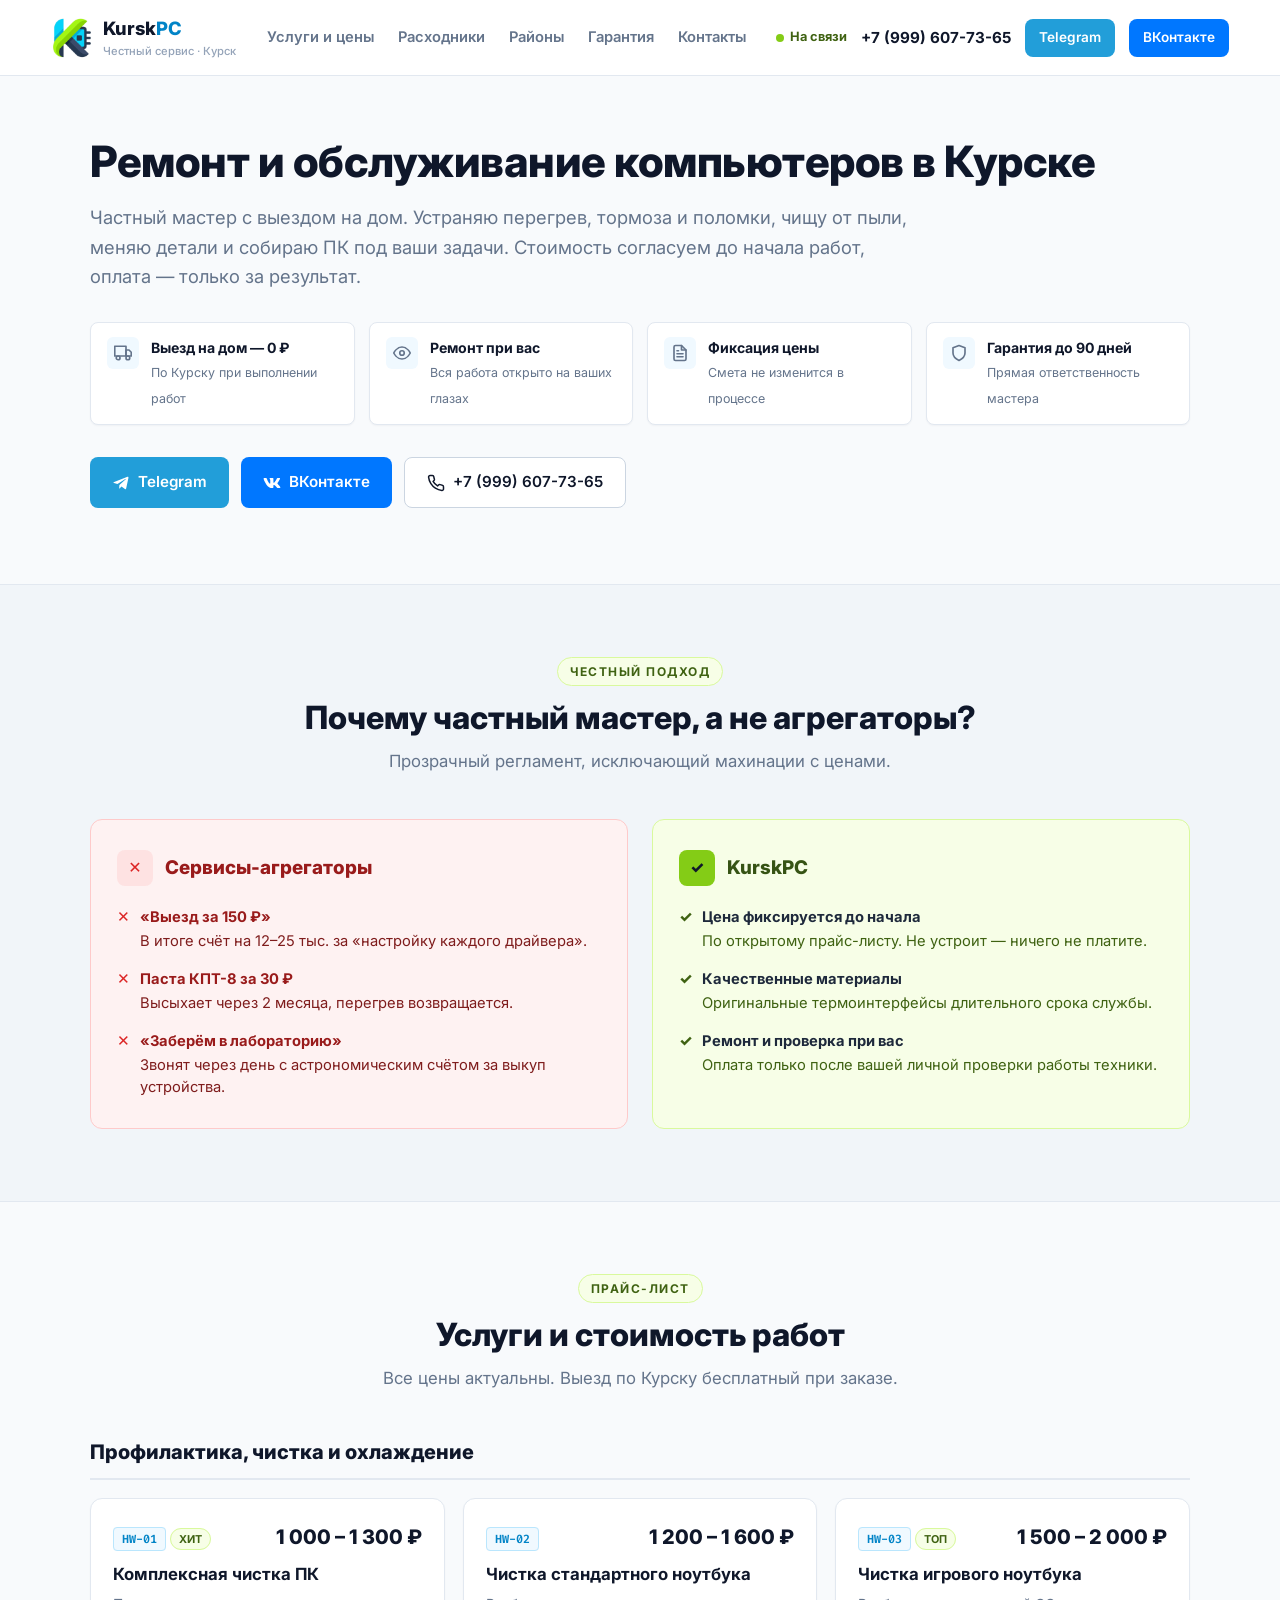
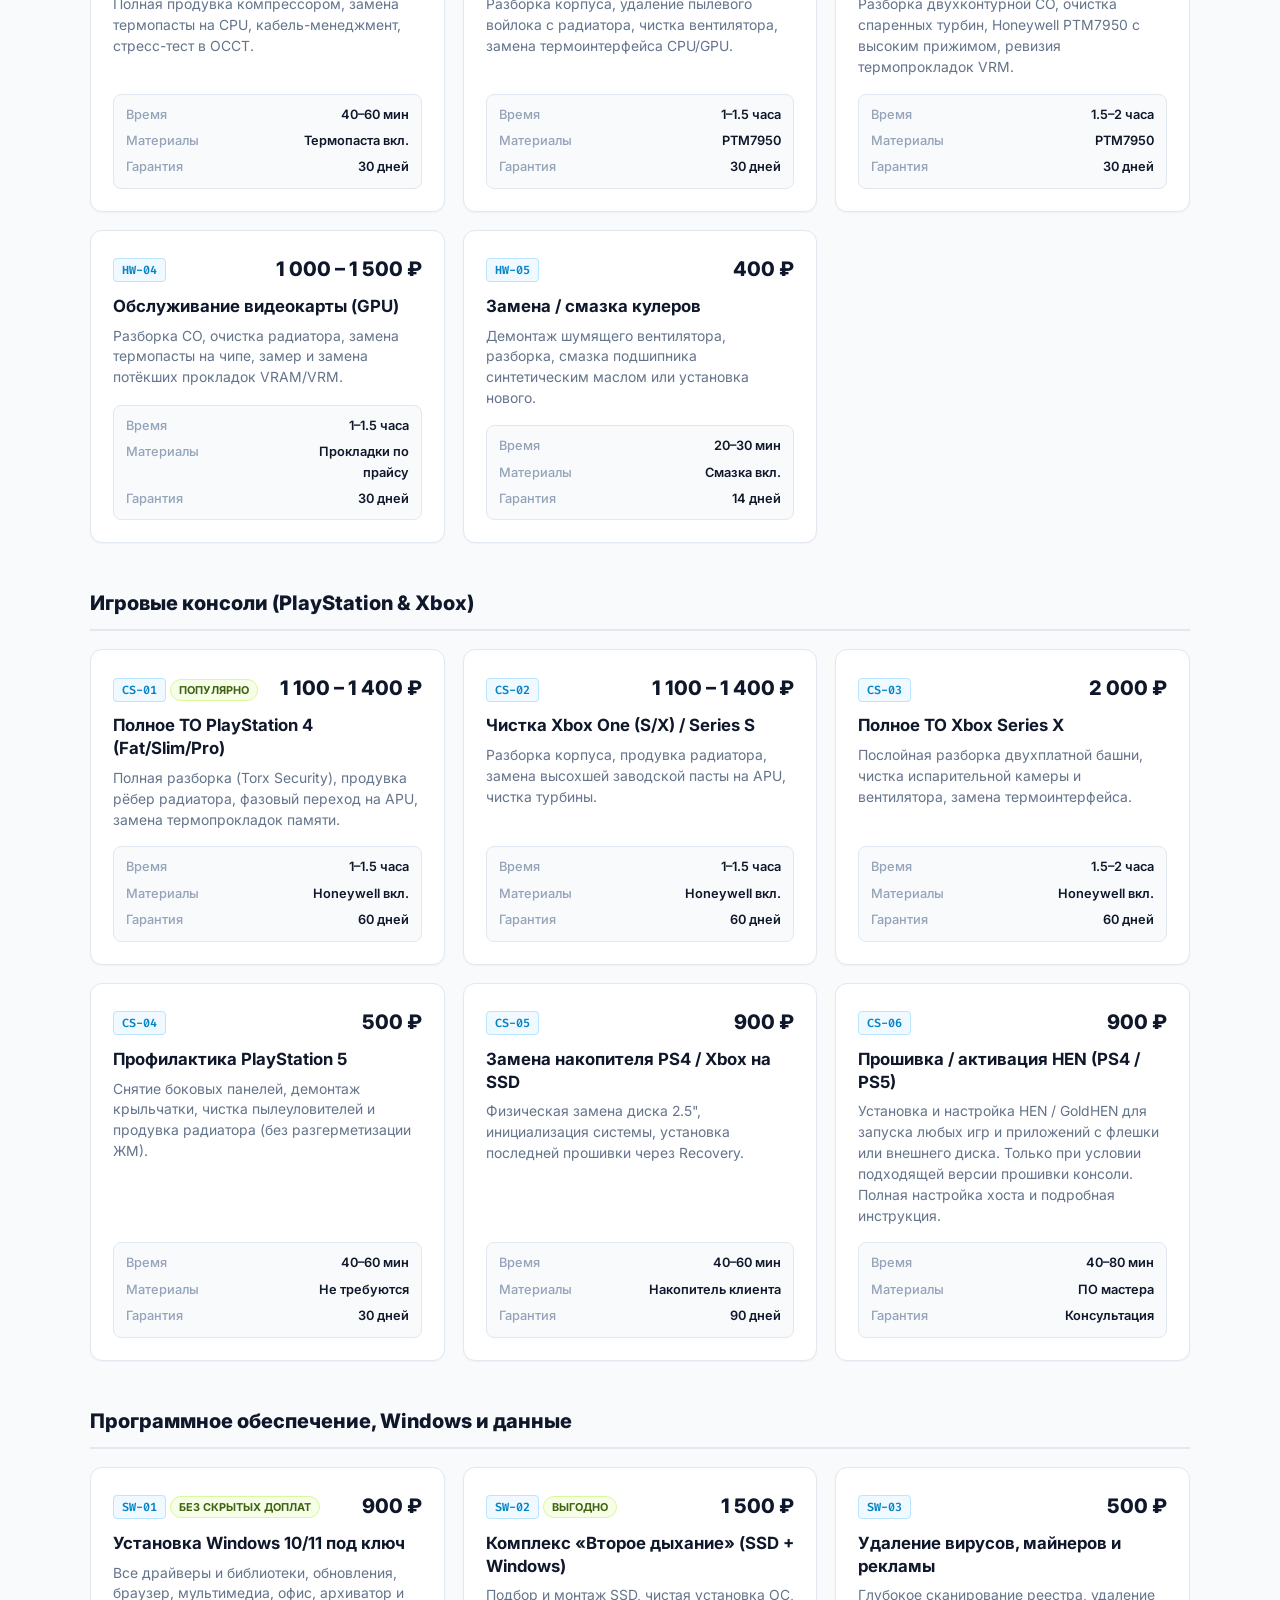
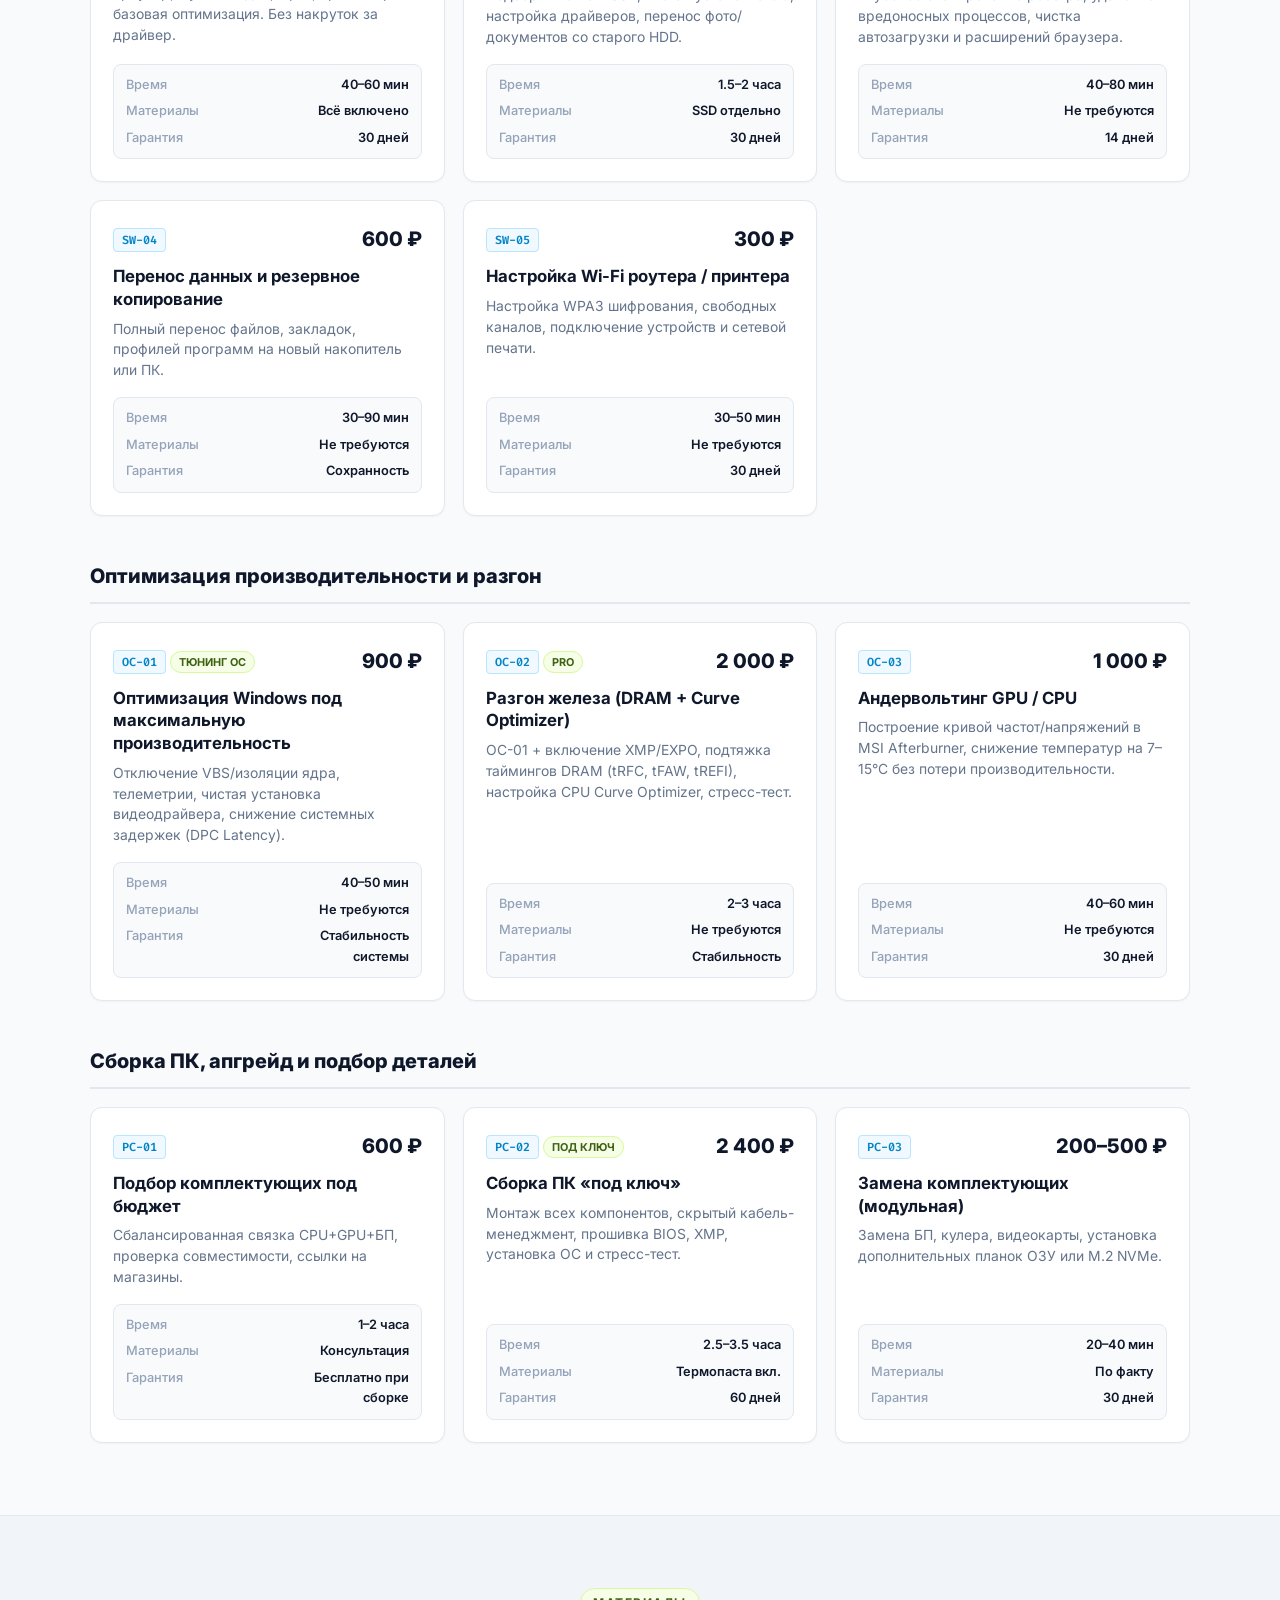
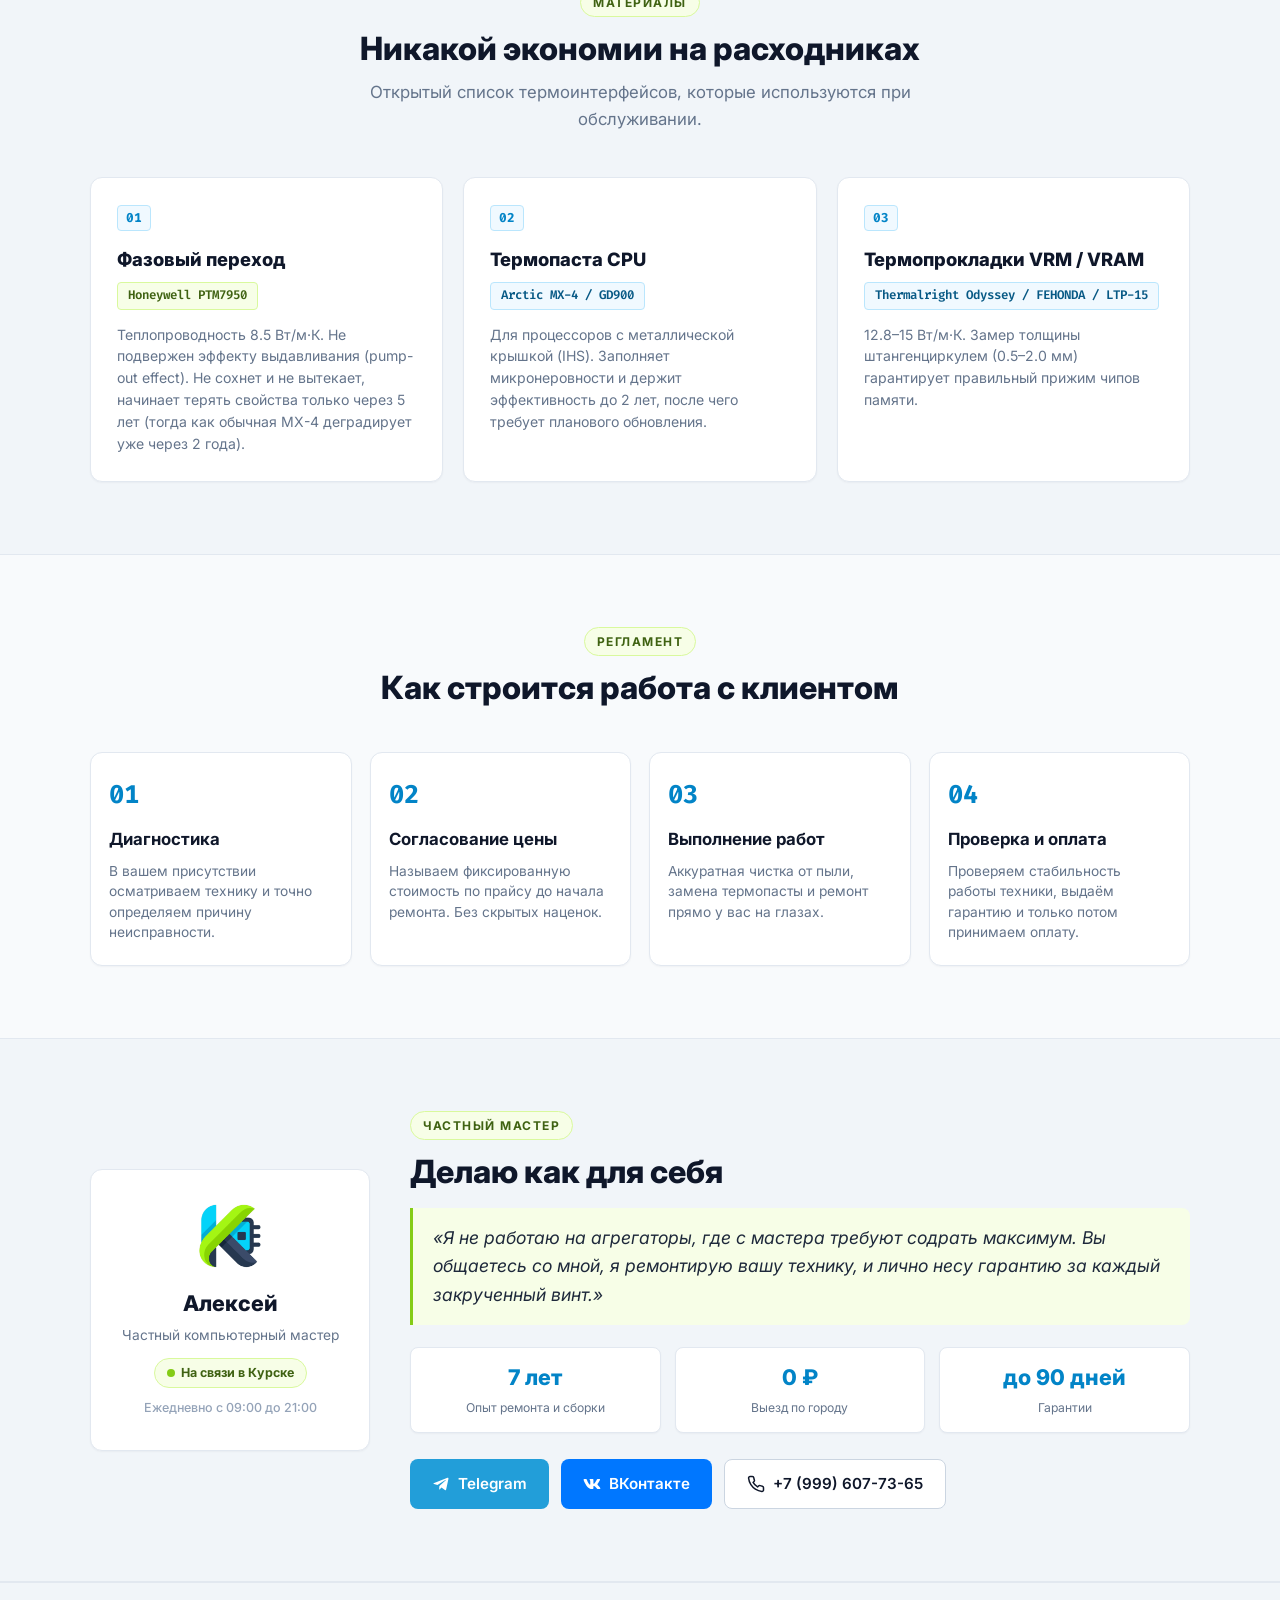
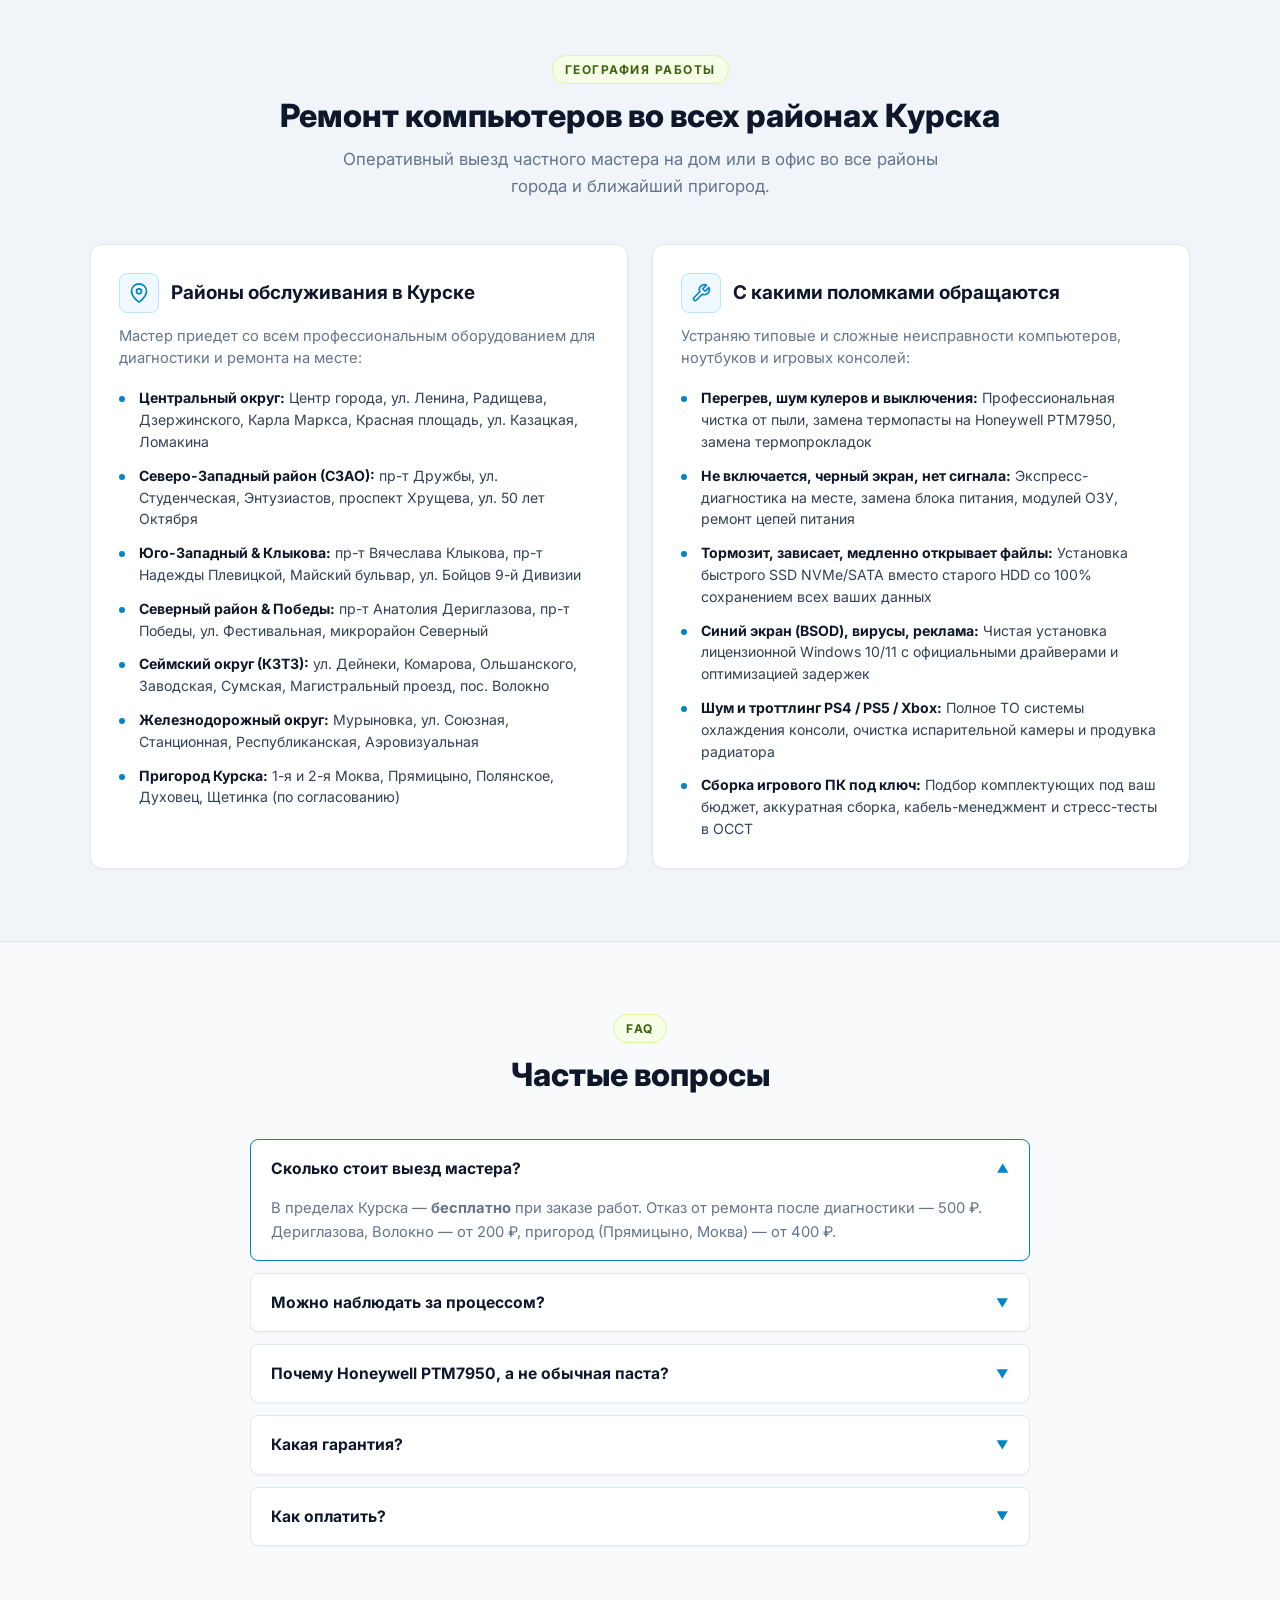
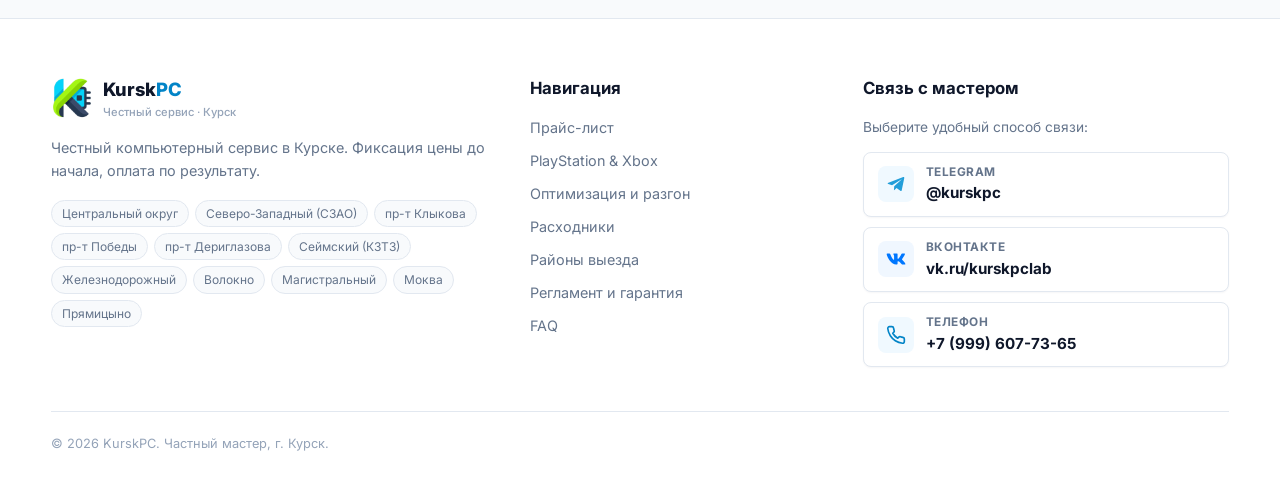
==== index.html @ 8e2c9803 "add metrika" ====
<!DOCTYPE html>
<html lang="ru">
<head>
  <meta charset="UTF-8">
  <meta name="viewport" content="width=device-width, initial-scale=1.0">
  <title>Ремонт компьютеров и ноутбуков в Курске — частный мастер с выездом на дом | KurskPC</title>
  <meta name="description" content="Честный частный компьютерный мастер в Курске с выездом на дом (0 ₽). Ремонт ПК, чистка ноутбуков и консолей PS/Xbox, сборка, установка Windows. Фиксация цен до начала. ☎ +7 (999) 607-73-65">
  <meta name="keywords" content="компьютерный мастер Курск, ремонт компьютеров Курск, ремонт ноутбуков Курск, чистка ноутбука Курск замена термопасты, чистка ПК Курск, ремонт компьютеров на дому Курск, чистка PS4 PS5 Курск, чистка Xbox Курск, установка Windows Курск, сборка ПК Курск, компьютерная помощь Курск">
  <meta name="robots" content="index, follow">
  <link rel="canonical" href="https://kurskpc.ru/">

  <!-- Гео-привязка для регионального поиска (Курск) -->
  <meta name="geo.region" content="RU-KRS">
  <meta name="geo.placename" content="Курск">
  <meta name="geo.position" content="51.730361;36.192647">
  <meta name="ICBM" content="51.730361, 36.192647">

  <!-- Верификация поисковых систем -->
  <meta name="yandex-verification" content="8c75ee6e68437301">

  <!-- Favicon и мобильные иконки -->
  <link rel="icon" href="src/favicon.ico" sizes="any">
  <link rel="icon" type="image/png" sizes="32x32" href="src/avatar.png">
  <link rel="apple-touch-icon" href="src/avatar.png">
  <meta name="theme-color" content="#0f172a">
  <meta name="format-detection" content="telephone=no">

  <!-- Open Graph / VK / Telegram -->
  <meta property="og:type" content="website">
  <meta property="og:site_name" content="KurskPC">
  <meta property="og:locale" content="ru_RU">
  <meta property="og:title" content="Ремонт компьютеров и ноутбуков в Курске — частный мастер KurskPC">
  <meta property="og:description" content="Честный компьютерный мастер в Курске. Выезд на дом 0 ₽. Ремонт ПК и ноутбуков, чистка PS4/PS5 и Xbox, сборка и апгрейд. Фиксация цен до начала работ.">
  <meta property="og:url" content="https://kurskpc.ru/">
  <meta property="og:image" content="https://kurskpc.ru/src/avatar.png">
  <meta property="og:image:type" content="image/png">
  <meta property="og:image:width" content="512">
  <meta property="og:image:height" content="512">
  <meta property="og:image:alt" content="KurskPC — Ремонт компьютеров и ноутбуков в Курске">

  <!-- Twitter Card -->
  <meta name="twitter:card" content="summary_large_image">
  <meta name="twitter:title" content="Ремонт компьютеров и ноутбуков в Курске — KurskPC">
  <meta name="twitter:description" content="Частный мастер по ремонту компьютеров, ноутбуков и игровых приставок в Курске. Бесплатный выезд, честные цены.">
  <meta name="twitter:image" content="https://kurskpc.ru/src/avatar.png">

  <link rel="stylesheet" href="styles/main.css">

  <!-- Yandex.Metrika counter -->
  <script type="text/javascript">
      (function(m,e,t,r,i,k,a){
          m[i]=m[i]||function(){(m[i].a=m[i].a||[]).push(arguments)};
          m[i].l=1*new Date();
          for (var j = 0; j < document.scripts.length; j++) {if (document.scripts[j].src === r) { return; }}
          k=e.createElement(t),a=e.getElementsByTagName(t)[0],k.async=1,k.src=r,a.parentNode.insertBefore(k,a)
      })(window, document,'script','https://mc.yandex.ru/metrika/tag.js?id=114042643', 'ym');

      ym(114042643, 'init', {ssr:true, webvisor:true, clickmap:true, ecommerce:"dataLayer", referrer: document.referrer, url: location.href, accurateTrackBounce:true, trackLinks:true});
  </script>
  <noscript><div><img src="https://mc.yandex.ru/watch/114042643" style="position:absolute; left:-9999px;" alt="" /></div></noscript>
  <!-- /Yandex.Metrika counter -->

  <!-- Микроразметка Schema.org для локального бизнеса и FAQ -->
  <script type="application/ld+json">
  {
    "@context": "https://schema.org",
    "@graph": [
      {
        "@type": "ComputerRepairService",
        "@id": "https://kurskpc.ru/#service",
        "name": "KurskPC",
        "alternateName": "Компьютерный мастер Курск — KurskPC",
        "description": "Честный частный компьютерный мастер в Курске. Чистка и ремонт компьютеров и ноутбуков, ТО PlayStation и Xbox, сборка ПК на заказ, установка Windows, андервольтинг и апгрейд.",
        "url": "https://kurskpc.ru/",
        "logo": "https://kurskpc.ru/src/avatar.png",
        "image": "https://kurskpc.ru/src/avatar.png",
        "priceRange": "200–2400 ₽",
        "telephone": "+7-999-607-73-65",
        "currenciesAccepted": "RUB",
        "paymentAccepted": "Cash, SBP",
        "openingHours": "Mo-Su 09:00-21:00",
        "sameAs": [
          "https://vk.ru/kurskpclab",
          "https://t.me/kurskpc"
        ],
        "geo": {
          "@type": "GeoCoordinates",
          "latitude": 51.730361,
          "longitude": 36.192647
        },
        "address": {
          "@type": "PostalAddress",
          "addressLocality": "Курск",
          "addressRegion": "Курская область",
          "addressCountry": "RU"
        },
        "areaServed": [
          { "@type": "City", "name": "Курск" },
          { "@type": "AdministrativeArea", "name": "Центральный округ, Курск" },
          { "@type": "AdministrativeArea", "name": "Сеймский округ, Курск" },
          { "@type": "AdministrativeArea", "name": "Железнодорожный округ, Курск" },
          { "@type": "AdministrativeArea", "name": "Северо-Западный район, Курск" },
          { "@type": "AdministrativeArea", "name": "Проспект Анатолия Дериглазова, Курск" },
          { "@type": "AdministrativeArea", "name": "КЗТЗ, Курск" }
        ],
        "hasOfferCatalog": {
          "@type": "OfferCatalog",
          "name": "Услуги ремонта и обслуживания компьютерной техники в Курске",
          "itemListElement": [
            {
              "@type": "OfferCatalog",
              "name": "Профилактика, чистка и охлаждение",
              "itemListElement": [
                {
                  "@type": "Offer",
                  "name": "Комплексная чистка ПК от пыли с заменой термопасты",
                  "price": "1000",
                  "priceCurrency": "RUB",
                  "description": "Полная продувка компрессором, замена термопасты на CPU, кабель-менеджмент, стресс-тест в OCCT."
                },
                {
                  "@type": "Offer",
                  "name": "Чистка стандартного ноутбука с заменой термоинтерфейса",
                  "price": "1200",
                  "priceCurrency": "RUB",
                  "description": "Разборка корпуса, чистка радиатора и кулера, замена термоинтерфейса CPU/GPU на Honeywell PTM7950."
                },
                {
                  "@type": "Offer",
                  "name": "Чистка игрового ноутбука с термоинтерфейсом Honeywell PTM7950",
                  "price": "1500",
                  "priceCurrency": "RUB",
                  "description": "Очистка двухконтурной СО, спаренных турбин, нанесение PTM7950, ревизия жидких термопрокладок VRM."
                },
                {
                  "@type": "Offer",
                  "name": "Обслуживание видеокарты (GPU)",
                  "price": "1000",
                  "priceCurrency": "RUB",
                  "description": "Очистка радиатора, замена термопасты чипа, замена термопрокладок VRAM/VRM."
                }
              ]
            },
            {
              "@type": "OfferCatalog",
              "name": "Игровые консоли PlayStation & Xbox",
              "itemListElement": [
                {
                  "@type": "Offer",
                  "name": "Полное ТО PlayStation 4 (Fat/Slim/Pro)",
                  "price": "1100",
                  "priceCurrency": "RUB",
                  "description": "Разборка, продувка радиатора, нанесение фазового перехода Honeywell PTM7950 на APU, замена термопрокладок."
                },
                {
                  "@type": "Offer",
                  "name": "Чистка и замена термопасты Xbox One / Series S",
                  "price": "1100",
                  "priceCurrency": "RUB",
                  "description": "Разборка корпуса, продувка радиатора, замена заводской пасты на APU на Honeywell PTM7950."
                },
                {
                  "@type": "Offer",
                  "name": "Полное ТО Xbox Series X",
                  "price": "2000",
                  "priceCurrency": "RUB",
                  "description": "Послойная разборка башни, чистка испарительной камеры и вентилятора, замена термоинтерфейса."
                },
                {
                  "@type": "Offer",
                  "name": "Профилактика PlayStation 5",
                  "price": "500",
                  "priceCurrency": "RUB",
                  "description": "Демонтаж панелей и кулера, очистка пылеуловителей и продувка радиатора без разгерметизации жидкого металла."
                },
                {
                  "@type": "Offer",
                  "name": "Прошивка / активация HEN (PS4 / PS5)",
                  "price": "900",
                  "priceCurrency": "RUB",
                  "description": "Настройка HEN / GoldHEN для запуска игр, настройка хоста и подробный инструктаж."
                }
              ]
            },
            {
              "@type": "OfferCatalog",
              "name": "Программное обеспечение и Windows",
              "itemListElement": [
                {
                  "@type": "Offer",
                  "name": "Установка Windows 10/11 под ключ",
                  "price": "900",
                  "priceCurrency": "RUB",
                  "description": "Установка ОС со всеми драйверами, пакетом программ, без скрытых наценок за каждый драйвер."
                },
                {
                  "@type": "Offer",
                  "name": "Комплекс «Второе дыхание» (SSD + Windows)",
                  "price": "1500",
                  "priceCurrency": "RUB",
                  "description": "Монтаж SSD, чистая установка Windows, перенос пользовательских файлов со старого HDD."
                },
                {
                  "@type": "Offer",
                  "name": "Удаление вирусов, майнеров и рекламы",
                  "price": "500",
                  "priceCurrency": "RUB",
                  "description": "Глубокая очистка системы от вирусов, троянов, майнеров и рекламных баннеров."
                }
              ]
            },
            {
              "@type": "OfferCatalog",
              "name": "Сборка ПК и тюнинг",
              "itemListElement": [
                {
                  "@type": "Offer",
                  "name": "Сборка ПК «под ключ» в Курске",
                  "price": "2400",
                  "priceCurrency": "RUB",
                  "description": "Аккуратная сборка, кабель-менеджмент, настройка BIOS, установка Windows и стресс-тесты."
                },
                {
                  "@type": "Offer",
                  "name": "Разгон и тонкая настройка железа (DRAM + CPU Curve)",
                  "price": "2000",
                  "priceCurrency": "RUB",
                  "description": "Тайминги памяти DRAM, Curve Optimizer, стресс-тесты стабильности системы."
                },
                {
                  "@type": "Offer",
                  "name": "Андервольтинг видеокарты / процессора",
                  "price": "1000",
                  "priceCurrency": "RUB",
                  "description": "Снижение рабочих температур и шума вентиляторов без потери производительности."
                }
              ]
            }
          ]
        }
      },
      {
        "@type": "FAQPage",
        "@id": "https://kurskpc.ru/#faq",
        "mainEntity": [
          {
            "@type": "Question",
            "name": "Сколько стоит выезд мастера?",
            "acceptedAnswer": {
              "@type": "Answer",
              "text": "В пределах Курска — бесплатно при заказе работ. Отказ от ремонта после диагностики — 500 ₽. Дериглазова, Волокно — от 200 ₽, пригород (Прямицыно, Моква) — от 400 ₽."
            }
          },
          {
            "@type": "Question",
            "name": "Можно наблюдать за процессом?",
            "acceptedAnswer": {
              "@type": "Answer",
              "text": "Да. Мастер работает при вас, показывает состояние пыли, заводской пасты и нанесение нового термоинтерфейса."
            }
          },
          {
            "@type": "Question",
            "name": "Почему Honeywell PTM7950, а не обычная паста?",
            "acceptedAnswer": {
              "@type": "Answer",
              "text": "На открытых кристаллах CPU/GPU ноутбуков и консолей обычная паста вроде Arctic MX-4 выдавливается уже через пару месяцев из-за циклов нагрева (pump-out effect) и теряет свойства через 2 года. Фазовый переход PTM7950 физически лишён эффекта pump-out: он не вытекает, не сохнет и начинает незначительно терять свойства только через 5 лет активной эксплуатации."
            }
          },
          {
            "@type": "Question",
            "name": "Какая гарантия?",
            "acceptedAnswer": {
              "@type": "Answer",
              "text": "Чистка ПК — 30 дней. Консоли PS/Xbox — 60 дней. Сборка под ключ — 60 дней. Замена SSD консолей — до 90 дней."
            }
          },
          {
            "@type": "Question",
            "name": "Как оплатить?",
            "acceptedAnswer": {
              "@type": "Answer",
              "text": "Оплата строго после стресс-теста и вашей проверки. Наличные или СБП на карту любого банка."
            }
          }
        ]
      }
    ]
  }
  </script>
</head>
<body>

<!-- ======== Header ======== -->
<header class="header" id="header">
  <div class="wrap wrap-full header-inner">
    <a href="#" class="logo">
      <img src="src/avatar.png" alt="KurskPC — Ремонт компьютеров и ноутбуков в Курске" class="logo-icon" width="50" height="50" fetchpriority="high">
      <div class="logo-titles"><span class="logo-text">Kursk<span>PC</span></span><span class="logo-sub">Честный сервис · Курск</span></div>
    </a>

    <nav class="nav" id="nav">
      <a href="#services">Услуги и цены</a>
      <a href="#materials">Расходники</a>
      <a href="#coverage">Районы</a>
      <a href="#warranty">Гарантия</a>
      <a href="#contacts">Контакты</a>
    </nav>

    <div class="header-right">
      <span class="online-label"><span class="online-dot"></span> <span>На связи</span></span>
      <a href="tel:+79996077365" class="header-phone">+7 (999) 607-73-65</a>
      <a href="https://t.me/kurskpc" target="_blank" rel="noopener" class="btn btn-tg btn-sm">Telegram</a>
      <a href="https://vk.ru/kurskpclab" target="_blank" rel="noopener" class="btn btn-vk btn-sm">ВКонтакте</a>
      <a href="tel:+79996077365" class="header-call-btn" aria-label="Позвонить мастеру">
        <svg width="15" height="15" viewBox="0 0 24 24" fill="none" stroke="currentColor" stroke-width="2.3" stroke-linecap="round" stroke-linejoin="round"><path d="M22 16.92v3a2 2 0 0 1-2.18 2 19.79 19.79 0 0 1-8.63-3.07 19.5 19.5 0 0 1-6-6 19.79 19.79 0 0 1-3.07-8.67A2 2 0 0 1 4.11 2h3a2 2 0 0 1 2 1.72 12.84 12.84 0 0 0 .7 2.81 2 2 0 0 1-.45 2.11L8.09 9.91a16 16 0 0 0 6 6l1.27-1.27a2 2 0 0 1 2.11-.45 12.84 12.84 0 0 0 2.81.7A2 2 0 0 1 22 16.92z"></path></svg>
        <span>Позвонить</span>
      </a>
      <button class="burger" id="burger" aria-label="Меню навигации" aria-expanded="false">
        <span class="burger-line"></span>
        <span class="burger-line"></span>
      </button>
    </div>
  </div>
</header>
<div class="nav-backdrop" id="navBackdrop"></div>

<!-- ======== Hero ======== -->
<section class="hero" id="hero">
  <div class="wrap hero-grid">
    <div>
      <h1>Ремонт и&nbsp;обслуживание компьютеров в&nbsp;Курске</h1>
      <p class="hero-desc">Частный мастер с выездом на дом. Устраняю перегрев, тормоза и поломки, чищу от пыли, меняю детали и собираю ПК под ваши задачи. Стоимость согласуем до начала работ, оплата — только за результат.</p>

      <div class="props">
        <div class="prop">
          <span class="prop-icon">
            <svg width="18" height="18" viewBox="0 0 24 24" fill="none" stroke="currentColor" stroke-width="2.2" stroke-linecap="round" stroke-linejoin="round"><rect x="1" y="3" width="15" height="13"></rect><polygon points="16 8 20 8 23 11 23 16 16 16 16 8"></polygon><circle cx="5.5" cy="18.5" r="2.5"></circle><circle cx="18.5" cy="18.5" r="2.5"></circle></svg>
          </span>
          <div><b>Выезд на дом — 0 ₽</b><span>По Курску при выполнении работ</span></div>
        </div>
        <div class="prop">
          <span class="prop-icon">
            <svg width="18" height="18" viewBox="0 0 24 24" fill="none" stroke="currentColor" stroke-width="2.2" stroke-linecap="round" stroke-linejoin="round"><path d="M1 12s4-8 11-8 11 8 11 8-4 8-11 8-11-8-11-8z"></path><circle cx="12" cy="12" r="3"></circle></svg>
          </span>
          <div><b>Ремонт при вас</b><span>Вся работа открыто на ваших глазах</span></div>
        </div>
        <div class="prop">
          <span class="prop-icon">
            <svg width="18" height="18" viewBox="0 0 24 24" fill="none" stroke="currentColor" stroke-width="2.2" stroke-linecap="round" stroke-linejoin="round"><path d="M14 2H6a2 2 0 0 0-2 2v16a2 2 0 0 0 2 2h12a2 2 0 0 0 2-2V8z"></path><polyline points="14 2 14 8 20 8"></polyline><line x1="16" y1="13" x2="8" y2="13"></line><line x1="16" y1="17" x2="8" y2="17"></line><polyline points="10 9 9 9 8 9"></polyline></svg>
          </span>
          <div><b>Фиксация цены</b><span>Смета не изменится в процессе</span></div>
        </div>
        <div class="prop">
          <span class="prop-icon">
            <svg width="18" height="18" viewBox="0 0 24 24" fill="none" stroke="currentColor" stroke-width="2.2" stroke-linecap="round" stroke-linejoin="round"><path d="M12 22s8-4 8-10V5l-8-3-8 3v7c0 6 8 10 8 10z"></path></svg>
          </span>
          <div><b>Гарантия до 90 дней</b><span>Прямая ответственность мастера</span></div>
        </div>
      </div>

      <div class="hero-btns">
        <a href="https://t.me/kurskpc" target="_blank" rel="noopener" class="btn btn-tg">
          <svg width="18" height="18" viewBox="0 0 24 24" fill="currentColor"><path d="M20.665 3.717l-17.73 6.837c-1.21.486-1.203 1.161-.222 1.462l4.552 1.42 10.532-6.645c.498-.303.953-.14.579.192l-8.533 7.701h-.002l-.313 4.674c.458 0 .66-.21.916-.458l2.199-2.138 4.573 3.378c.843.464 1.448.225 1.658-.783l2.998-14.127c.308-1.233-.472-1.794-1.207-1.491z"/></svg>
          Telegram
        </a>
        <a href="https://vk.ru/kurskpclab" target="_blank" rel="noopener" class="btn btn-vk">
          <svg width="18" height="18" viewBox="0 0 576 512" fill="currentColor"><path d="M545 117.7c3.7-12.5 0-21.7-17.8-21.7h-58.9c-15 0-21.9 7.9-25.6 16.7 0 0-30 73.1-72.4 120.5-13.7 13.7-20 18.1-27.5 18.1-3.7 0-9.4-4.4-9.4-16.9V117.7c0-15-4.2-21.7-16.6-21.7h-92.6c-9.4 0-15 7-15 13.5 0 14.2 21.2 17.5 23.4 57.5v86.8c0 19-3.4 22.5-10.9 22.5-20 0-68.6-73.4-97.4-157.4-5.8-16.3-11.5-22.9-26.6-22.9H38.8c-16.8 0-20.2 7.9-20.2 16.7 0 15.6 20 93.1 93.1 195.5C160.4 378.1 229 416 291.4 416c37.5 0 42.1-8.4 42.1-22.9 0-66.8-3.4-73.1 15.4-73.1 8.7 0 23.7 4.4 58.7 38.1 40 40 46.6 57.9 69 57.9h58.9c16.8 0 25.3-8.4 20.4-25-11.2-34.9-86.9-106.7-90.3-111.5-8.7-11.2-6.2-16.2 0-26.2.1-.1 72-101.3 79.4-135.6z"/></svg>
          ВКонтакте
        </a>
        <a href="tel:+79996077365" class="btn btn-outline">
          <svg width="18" height="18" viewBox="0 0 24 24" fill="none" stroke="currentColor" stroke-width="2" stroke-linecap="round" stroke-linejoin="round"><path d="M22 16.92v3a2 2 0 0 1-2.18 2 19.79 19.79 0 0 1-8.63-3.07 19.5 19.5 0 0 1-6-6 19.79 19.79 0 0 1-3.07-8.67A2 2 0 0 1 4.11 2h3a2 2 0 0 1 2 1.72 12.84 12.84 0 0 0 .7 2.81 2 2 0 0 1-.45 2.11L8.09 9.91a16 16 0 0 0 6 6l1.27-1.27a2 2 0 0 1 2.11-.45 12.84 12.84 0 0 0 2.81.7A2 2 0 0 1 22 16.92z"></path></svg>
          +7 (999) 607-73-65
        </a>
      </div>
    </div>
  </div>
</section>

<!-- ======== Сравнение ======== -->
<section class="section section-alt" id="why">
  <div class="wrap">
    <div class="section-head">
      <div class="section-tag">Честный подход</div>
      <h2 class="section-title">Почему частный мастер, а не агрегаторы?</h2>
      <p class="section-sub">Прозрачный регламент, исключающий махинации с ценами.</p>
    </div>

    <div class="compare-grid">
      <div class="cmp-card cmp-bad">
        <div class="cmp-head"><div class="cmp-icon">✕</div><h3 class="cmp-h">Сервисы-агрегаторы</h3></div>
        <ul class="cmp-list">
          <li class="cmp-item"><span class="cmp-bullet">✕</span><div><b>«Выезд за 150 ₽»</b><p>В итоге счёт на 12–25 тыс. за «настройку каждого драйвера».</p></div></li>
          <li class="cmp-item"><span class="cmp-bullet">✕</span><div><b>Паста КПТ-8 за 30 ₽</b><p>Высыхает через 2 месяца, перегрев возвращается.</p></div></li>
          <li class="cmp-item"><span class="cmp-bullet">✕</span><div><b>«Заберём в лабораторию»</b><p>Звонят через день с астрономическим счётом за выкуп устройства.</p></div></li>
        </ul>
      </div>
      <div class="cmp-card cmp-good">
        <div class="cmp-head"><div class="cmp-icon">✓</div><h3 class="cmp-h">KurskPC</h3></div>
        <ul class="cmp-list">
          <li class="cmp-item"><span class="cmp-bullet">✓</span><div><b>Цена фиксируется до начала</b><p>По открытому прайс-листу. Не устроит — ничего не платите.</p></div></li>
          <li class="cmp-item"><span class="cmp-bullet">✓</span><div><b>Качественные материалы</b><p>Оригинальные термоинтерфейсы длительного срока службы.</p></div></li>
          <li class="cmp-item"><span class="cmp-bullet">✓</span><div><b>Ремонт и проверка при вас</b><p>Оплата только после вашей личной проверки работы техники.</p></div></li>
        </ul>
      </div>
    </div>
  </div>
</section>

<!-- ======== Прайс-лист ======== -->
<section class="section" id="services">
  <div class="wrap">
    <div class="section-head">
      <div class="section-tag">Прайс-лист</div>
      <h2 class="section-title">Услуги и стоимость работ</h2>
      <p class="section-sub">Все цены актуальны. Выезд по Курску бесплатный при заказе.</p>
    </div>

    <!-- 1. Чистка и охлаждение -->
    <h3 class="price-cat-title">Профилактика, чистка и охлаждение</h3>
    <div class="price-grid">

      <article class="price-card">
        <div class="pc-top"><div><span class="pc-code">HW-01</span> <span class="pc-badge">Хит</span></div><div class="pc-price">1 000 – 1 300 ₽</div></div>
        <h4 class="pc-name">Комплексная чистка ПК</h4>
        <p class="pc-desc">Полная продувка компрессором, замена термопасты на CPU, кабель-менеджмент, стресс-тест в OCCT.</p>
        <dl class="pc-meta"><dt>Время</dt><dd>40–60 мин</dd><dt>Материалы</dt><dd>Термопаста вкл.</dd><dt>Гарантия</dt><dd>30 дней</dd></dl>
      </article>

      <article class="price-card">
        <div class="pc-top"><div><span class="pc-code">HW-02</span></div><div class="pc-price">1 200 – 1 600 ₽</div></div>
        <h4 class="pc-name">Чистка стандартного ноутбука</h4>
        <p class="pc-desc">Разборка корпуса, удаление пылевого войлока с радиатора, чистка вентилятора, замена термоинтерфейса CPU/GPU.</p>
        <dl class="pc-meta"><dt>Время</dt><dd>1–1.5 часа</dd><dt>Материалы</dt><dd>PTM7950</dd><dt>Гарантия</dt><dd>30 дней</dd></dl>
      </article>

      <article class="price-card">
        <div class="pc-top"><div><span class="pc-code">HW-03</span> <span class="pc-badge">Топ</span></div><div class="pc-price">1 500 – 2 000 ₽</div></div>
        <h4 class="pc-name">Чистка игрового ноутбука</h4>
        <p class="pc-desc">Разборка двухконтурной СО, очистка спаренных турбин, Honeywell PTM7950 с высоким прижимом, ревизия термопрокладок VRM.</p>
        <dl class="pc-meta"><dt>Время</dt><dd>1.5–2 часа</dd><dt>Материалы</dt><dd>PTM7950</dd><dt>Гарантия</dt><dd>30 дней</dd></dl>
      </article>

      <article class="price-card">
        <div class="pc-top"><div><span class="pc-code">HW-04</span></div><div class="pc-price">1 000 – 1 500 ₽</div></div>
        <h4 class="pc-name">Обслуживание видеокарты (GPU)</h4>
        <p class="pc-desc">Разборка СО, очистка радиатора, замена термопасты на чипе, замер и замена потёкших прокладок VRAM/VRM.</p>
        <dl class="pc-meta"><dt>Время</dt><dd>1–1.5 часа</dd><dt>Материалы</dt><dd>Прокладки по прайсу</dd><dt>Гарантия</dt><dd>30 дней</dd></dl>
      </article>

      <article class="price-card">
        <div class="pc-top"><div><span class="pc-code">HW-05</span></div><div class="pc-price">400 ₽</div></div>
        <h4 class="pc-name">Замена / смазка кулеров</h4>
        <p class="pc-desc">Демонтаж шумящего вентилятора, разборка, смазка подшипника синтетическим маслом или установка нового.</p>
        <dl class="pc-meta"><dt>Время</dt><dd>20–30 мин</dd><dt>Материалы</dt><dd>Смазка вкл.</dd><dt>Гарантия</dt><dd>14 дней</dd></dl>
      </article>
    </div>

    <!-- 2. Консоли -->
    <h3 class="price-cat-title" id="consoles">Игровые консоли (PlayStation & Xbox)</h3>
    <div class="price-grid">

      <article class="price-card">
        <div class="pc-top"><div><span class="pc-code">CS-01</span> <span class="pc-badge">Популярно</span></div><div class="pc-price">1 100 – 1 400 ₽</div></div>
        <h4 class="pc-name">Полное ТО PlayStation 4 (Fat/Slim/Pro)</h4>
        <p class="pc-desc">Полная разборка (Torx Security), продувка рёбер радиатора, фазовый переход на APU, замена термопрокладок памяти.</p>
        <dl class="pc-meta"><dt>Время</dt><dd>1–1.5 часа</dd><dt>Материалы</dt><dd>Honeywell вкл.</dd><dt>Гарантия</dt><dd>60 дней</dd></dl>
      </article>

      <article class="price-card">
        <div class="pc-top"><div><span class="pc-code">CS-02</span></div><div class="pc-price">1 100 – 1 400 ₽</div></div>
        <h4 class="pc-name">Чистка Xbox One (S/X) / Series S</h4>
        <p class="pc-desc">Разборка корпуса, продувка радиатора, замена высохшей заводской пасты на APU, чистка турбины.</p>
        <dl class="pc-meta"><dt>Время</dt><dd>1–1.5 часа</dd><dt>Материалы</dt><dd>Honeywell вкл.</dd><dt>Гарантия</dt><dd>60 дней</dd></dl>
      </article>

      <article class="price-card">
        <div class="pc-top"><div><span class="pc-code">CS-03</span></div><div class="pc-price">2 000 ₽</div></div>
        <h4 class="pc-name">Полное ТО Xbox Series X</h4>
        <p class="pc-desc">Послойная разборка двухплатной башни, чистка испарительной камеры и вентилятора, замена термоинтерфейса.</p>
        <dl class="pc-meta"><dt>Время</dt><dd>1.5–2 часа</dd><dt>Материалы</dt><dd>Honeywell вкл.</dd><dt>Гарантия</dt><dd>60 дней</dd></dl>
      </article>

      <article class="price-card">
        <div class="pc-top"><div><span class="pc-code">CS-04</span></div><div class="pc-price">500 ₽</div></div>
        <h4 class="pc-name">Профилактика PlayStation 5</h4>
        <p class="pc-desc">Снятие боковых панелей, демонтаж крыльчатки, чистка пылеуловителей и продувка радиатора (без разгерметизации ЖМ).</p>
        <dl class="pc-meta"><dt>Время</dt><dd>40–60 мин</dd><dt>Материалы</dt><dd>Не требуются</dd><dt>Гарантия</dt><dd>30 дней</dd></dl>
      </article>

      <article class="price-card">
        <div class="pc-top"><div><span class="pc-code">CS-05</span></div><div class="pc-price">900 ₽</div></div>
        <h4 class="pc-name">Замена накопителя PS4 / Xbox на SSD</h4>
        <p class="pc-desc">Физическая замена диска 2.5", инициализация системы, установка последней прошивки через Recovery.</p>
        <dl class="pc-meta"><dt>Время</dt><dd>40–60 мин</dd><dt>Материалы</dt><dd>Накопитель клиента</dd><dt>Гарантия</dt><dd>90 дней</dd></dl>
      </article>

      <article class="price-card">
        <div class="pc-top"><div><span class="pc-code">CS-06</span></div><div class="pc-price">900 ₽</div></div>
        <h4 class="pc-name">Прошивка / активация HEN (PS4 / PS5)</h4>
        <p class="pc-desc">Установка и настройка HEN / GoldHEN для запуска любых игр и приложений с флешки или внешнего диска. Только при условии подходящей версии прошивки консоли. Полная настройка хоста и подробная инструкция.</p>
        <dl class="pc-meta"><dt>Время</dt><dd>40–80 мин</dd><dt>Материалы</dt><dd>ПО мастера</dd><dt>Гарантия</dt><dd>Консультация</dd></dl>
      </article>
    </div>

    <!-- 3. Софт и Windows -->
    <h3 class="price-cat-title">Программное обеспечение, Windows и данные</h3>
    <div class="price-grid">

      <article class="price-card">
        <div class="pc-top"><div><span class="pc-code">SW-01</span> <span class="pc-badge">Без скрытых доплат</span></div><div class="pc-price">900 ₽</div></div>
        <h4 class="pc-name">Установка Windows 10/11 под ключ</h4>
        <p class="pc-desc">Все драйверы и библиотеки, обновления, браузер, мультимедиа, офис, архиватор и базовая оптимизация. Без накруток за драйвер.</p>
        <dl class="pc-meta"><dt>Время</dt><dd>40–60 мин</dd><dt>Материалы</dt><dd>Всё включено</dd><dt>Гарантия</dt><dd>30 дней</dd></dl>
      </article>

      <article class="price-card">
        <div class="pc-top"><div><span class="pc-code">SW-02</span> <span class="pc-badge">Выгодно</span></div><div class="pc-price">1 500 ₽</div></div>
        <h4 class="pc-name">Комплекс «Второе дыхание» (SSD + Windows)</h4>
        <p class="pc-desc">Подбор и монтаж SSD, чистая установка ОС, настройка драйверов, перенос фото/документов со старого HDD.</p>
        <dl class="pc-meta"><dt>Время</dt><dd>1.5–2 часа</dd><dt>Материалы</dt><dd>SSD отдельно</dd><dt>Гарантия</dt><dd>30 дней</dd></dl>
      </article>

      <article class="price-card">
        <div class="pc-top"><div><span class="pc-code">SW-03</span></div><div class="pc-price">500 ₽</div></div>
        <h4 class="pc-name">Удаление вирусов, майнеров и рекламы</h4>
        <p class="pc-desc">Глубокое сканирование реестра, удаление вредоносных процессов, чистка автозагрузки и расширений браузера.</p>
        <dl class="pc-meta"><dt>Время</dt><dd>40–80 мин</dd><dt>Материалы</dt><dd>Не требуются</dd><dt>Гарантия</dt><dd>14 дней</dd></dl>
      </article>

      <article class="price-card">
        <div class="pc-top"><div><span class="pc-code">SW-04</span></div><div class="pc-price">600 ₽</div></div>
        <h4 class="pc-name">Перенос данных и резервное копирование</h4>
        <p class="pc-desc">Полный перенос файлов, закладок, профилей программ на новый накопитель или ПК.</p>
        <dl class="pc-meta"><dt>Время</dt><dd>30–90 мин</dd><dt>Материалы</dt><dd>Не требуются</dd><dt>Гарантия</dt><dd>Сохранность</dd></dl>
      </article>

      <article class="price-card">
        <div class="pc-top"><div><span class="pc-code">SW-05</span></div><div class="pc-price">300 ₽</div></div>
        <h4 class="pc-name">Настройка Wi-Fi роутера / принтера</h4>
        <p class="pc-desc">Настройка WPA3 шифрования, свободных каналов, подключение устройств и сетевой печати.</p>
        <dl class="pc-meta"><dt>Время</dt><dd>30–50 мин</dd><dt>Материалы</dt><dd>Не требуются</dd><dt>Гарантия</dt><dd>30 дней</dd></dl>
      </article>
    </div>

    <!-- 4. Оптимизация и разгон -->
    <h3 class="price-cat-title" id="tuning">Оптимизация производительности и разгон</h3>
    <div class="price-grid">

      <article class="price-card">
        <div class="pc-top"><div><span class="pc-code">OC-01</span> <span class="pc-badge">Тюнинг ОС</span></div><div class="pc-price">900 ₽</div></div>
        <h4 class="pc-name">Оптимизация Windows под максимальную производительность</h4>
        <p class="pc-desc">Отключение VBS/изоляции ядра, телеметрии, чистая установка видеодрайвера, снижение системных задержек (DPC Latency).</p>
        <dl class="pc-meta"><dt>Время</dt><dd>40–50 мин</dd><dt>Материалы</dt><dd>Не требуются</dd><dt>Гарантия</dt><dd>Стабильность системы</dd></dl>
      </article>

      <article class="price-card">
        <div class="pc-top"><div><span class="pc-code">OC-02</span> <span class="pc-badge">PRO</span></div><div class="pc-price">2 000 ₽</div></div>
        <h4 class="pc-name">Разгон железа (DRAM + Curve Optimizer)</h4>
        <p class="pc-desc">OC-01 + включение XMP/EXPO, подтяжка таймингов DRAM (tRFC, tFAW, tREFI), настройка CPU Curve Optimizer, стресс-тест.</p>
        <dl class="pc-meta"><dt>Время</dt><dd>2–3 часа</dd><dt>Материалы</dt><dd>Не требуются</dd><dt>Гарантия</dt><dd>Стабильность</dd></dl>
      </article>

      <article class="price-card">
        <div class="pc-top"><div><span class="pc-code">OC-03</span></div><div class="pc-price">1 000 ₽</div></div>
        <h4 class="pc-name">Андервольтинг GPU / CPU</h4>
        <p class="pc-desc">Построение кривой частот/напряжений в MSI Afterburner, снижение температур на 7–15°C без потери производительности.</p>
        <dl class="pc-meta"><dt>Время</dt><dd>40–60 мин</dd><dt>Материалы</dt><dd>Не требуются</dd><dt>Гарантия</dt><dd>30 дней</dd></dl>
      </article>
    </div>

    <!-- 5. Сборка -->
    <h3 class="price-cat-title">Сборка ПК, апгрейд и подбор деталей</h3>
    <div class="price-grid">

      <article class="price-card">
        <div class="pc-top"><div><span class="pc-code">PC-01</span></div><div class="pc-price">600 ₽</div></div>
        <h4 class="pc-name">Подбор комплектующих под бюджет</h4>
        <p class="pc-desc">Сбалансированная связка CPU+GPU+БП, проверка совместимости, ссылки на магазины.</p>
        <dl class="pc-meta"><dt>Время</dt><dd>1–2 часа</dd><dt>Материалы</dt><dd>Консультация</dd><dt>Гарантия</dt><dd>Бесплатно при сборке</dd></dl>
      </article>

      <article class="price-card">
        <div class="pc-top"><div><span class="pc-code">PC-02</span> <span class="pc-badge">Под ключ</span></div><div class="pc-price">2 400 ₽</div></div>
        <h4 class="pc-name">Сборка ПК «под ключ»</h4>
        <p class="pc-desc">Монтаж всех компонентов, скрытый кабель-менеджмент, прошивка BIOS, XMP, установка ОС и стресс-тест.</p>
        <dl class="pc-meta"><dt>Время</dt><dd>2.5–3.5 часа</dd><dt>Материалы</dt><dd>Термопаста вкл.</dd><dt>Гарантия</dt><dd>60 дней</dd></dl>
      </article>

      <article class="price-card">
        <div class="pc-top"><div><span class="pc-code">PC-03</span></div><div class="pc-price">200–500 ₽</div></div>
        <h4 class="pc-name">Замена комплектующих (модульная)</h4>
        <p class="pc-desc">Замена БП, кулера, видеокарты, установка дополнительных планок ОЗУ или M.2 NVMe.</p>
        <dl class="pc-meta"><dt>Время</dt><dd>20–40 мин</dd><dt>Материалы</dt><dd>По факту</dd><dt>Гарантия</dt><dd>30 дней</dd></dl>
      </article>
    </div>
  </div>
</section>

<!-- ======== Расходники ======== -->
<section class="section section-alt" id="materials">
  <div class="wrap">
    <div class="section-head">
      <div class="section-tag">Материалы</div>
      <h2 class="section-title">Никакой экономии на расходниках</h2>
      <p class="section-sub">Открытый список термоинтерфейсов, которые используются при обслуживании.</p>
    </div>

    <div class="mat-grid">
      <div class="mat-card">
        <div class="mat-num">01</div>
        <h3 class="mat-h">Фазовый переход</h3>
        <span class="mat-brand">Honeywell PTM7950</span>
        <p>Теплопроводность 8.5 Вт/м·К. Не подвержен эффекту выдавливания (pump-out effect). Не сохнет и не вытекает, начинает терять свойства только через 5 лет (тогда как обычная MX-4 деградирует уже через 2 года).</p>
      </div>
      <div class="mat-card">
        <div class="mat-num">02</div>
        <h3 class="mat-h">Термопаста CPU</h3>
        <span class="mat-brand">Arctic MX-4 / GD900</span>
        <p>Для процессоров с металлической крышкой (IHS). Заполняет микронеровности и держит эффективность до 2 лет, после чего требует планового обновления.</p>
      </div>
      <div class="mat-card">
        <div class="mat-num">03</div>
        <h3 class="mat-h">Термопрокладки VRM / VRAM</h3>
        <span class="mat-brand">Thermalright Odyssey / FEHONDA / LTP-15</span>
        <p>12.8–15 Вт/м·К. Замер толщины штангенциркулем (0.5–2.0 мм) гарантирует правильный прижим чипов памяти.</p>
      </div>
    </div>
  </div>
</section>

<!-- ======== Регламент ======== -->
<section class="section" id="warranty">
  <div class="wrap">
    <div class="section-head">
      <div class="section-tag">Регламент</div>
      <h2 class="section-title">Как строится работа с клиентом</h2>
    </div>

    <div class="steps-grid">
      <div class="step-card">
        <div class="step-n">01</div>
        <h3>Диагностика</h3>
        <p>В вашем присутствии осматриваем технику и точно определяем причину неисправности.</p>
      </div>
      <div class="step-card">
        <div class="step-n">02</div>
        <h3>Согласование цены</h3>
        <p>Называем фиксированную стоимость по прайсу до начала ремонта. Без скрытых наценок.</p>
      </div>
      <div class="step-card">
        <div class="step-n">03</div>
        <h3>Выполнение работ</h3>
        <p>Аккуратная чистка от пыли, замена термопасты и ремонт прямо у вас на глазах.</p>
      </div>
      <div class="step-card">
        <div class="step-n">04</div>
        <h3>Проверка и оплата</h3>
        <p>Проверяем стабильность работы техники, выдаём гарантию и только потом принимаем оплату.</p>
      </div>
    </div>
  </div>
</section>

<!-- ======== О мастере ======== -->
<section class="section section-alt" id="about">
  <div class="wrap master-grid">
    <div class="master-card-badge">
      <div class="master-avatar">
        <img src="src/avatar.png" alt="Мастер Алексей — KurskPC" class="master-avatar-img" width="88" height="88" loading="lazy">
      </div>
      <div class="master-name-text">Алексей</div>
      <div class="master-role-text">Частный компьютерный мастер</div>
      <div class="master-status-tag">
        <span class="online-dot"></span> На связи в Курске
      </div>
      <div class="master-sub-text">Ежедневно с 09:00 до 21:00</div>
    </div>
    <div>
      <div class="section-tag">Частный мастер</div>
      <h2 class="section-title">Делаю как для себя</h2>
      <blockquote class="master-quote">«Я не работаю на агрегаторы, где с мастера требуют содрать максимум. Вы общаетесь со мной, я ремонтирую вашу технику, и лично несу гарантию за каждый закрученный винт.»</blockquote>
      <div class="master-stats">
        <div class="m-stat"><strong>7 лет</strong><span>Опыт ремонта и сборки</span></div>
        <div class="m-stat"><strong>0 ₽</strong><span>Выезд по городу</span></div>
        <div class="m-stat"><strong>до 90 дней</strong><span>Гарантии</span></div>
      </div>
      <div class="hero-btns">
        <a href="https://t.me/kurskpc" target="_blank" rel="noopener" class="btn btn-tg">
          <svg width="18" height="18" viewBox="0 0 24 24" fill="currentColor"><path d="M20.665 3.717l-17.73 6.837c-1.21.486-1.203 1.161-.222 1.462l4.552 1.42 10.532-6.645c.498-.303.953-.14.579.192l-8.533 7.701h-.002l-.313 4.674c.458 0 .66-.21.916-.458l2.199-2.138 4.573 3.378c.843.464 1.448.225 1.658-.783l2.998-14.127c.308-1.233-.472-1.794-1.207-1.491z"/></svg>
          Telegram
        </a>
        <a href="https://vk.ru/kurskpclab" target="_blank" rel="noopener" class="btn btn-vk">
          <svg width="18" height="18" viewBox="0 0 576 512" fill="currentColor"><path d="M545 117.7c3.7-12.5 0-21.7-17.8-21.7h-58.9c-15 0-21.9 7.9-25.6 16.7 0 0-30 73.1-72.4 120.5-13.7 13.7-20 18.1-27.5 18.1-3.7 0-9.4-4.4-9.4-16.9V117.7c0-15-4.2-21.7-16.6-21.7h-92.6c-9.4 0-15 7-15 13.5 0 14.2 21.2 17.5 23.4 57.5v86.8c0 19-3.4 22.5-10.9 22.5-20 0-68.6-73.4-97.4-157.4-5.8-16.3-11.5-22.9-26.6-22.9H38.8c-16.8 0-20.2 7.9-20.2 16.7 0 15.6 20 93.1 93.1 195.5C160.4 378.1 229 416 291.4 416c37.5 0 42.1-8.4 42.1-22.9 0-66.8-3.4-73.1 15.4-73.1 8.7 0 23.7 4.4 58.7 38.1 40 40 46.6 57.9 69 57.9h58.9c16.8 0 25.3-8.4 20.4-25-11.2-34.9-86.9-106.7-90.3-111.5-8.7-11.2-6.2-16.2 0-26.2.1-.1 72-101.3 79.4-135.6z"/></svg>
          ВКонтакте
        </a>
        <a href="tel:+79996077365" class="btn btn-outline">
          <svg width="18" height="18" viewBox="0 0 24 24" fill="none" stroke="currentColor" stroke-width="2" stroke-linecap="round" stroke-linejoin="round"><path d="M22 16.92v3a2 2 0 0 1-2.18 2 19.79 19.79 0 0 1-8.63-3.07 19.5 19.5 0 0 1-6-6 19.79 19.79 0 0 1-3.07-8.67A2 2 0 0 1 4.11 2h3a2 2 0 0 1 2 1.72 12.84 12.84 0 0 0 .7 2.81 2 2 0 0 1-.45 2.11L8.09 9.91a16 16 0 0 0 6 6l1.27-1.27a2 2 0 0 1 2.11-.45 12.84 12.84 0 0 0 2.81.7A2 2 0 0 1 22 16.92z"></path></svg>
          +7 (999) 607-73-65
        </a>
      </div>
    </div>
  </div>
</section>

<!-- ======== География выезда и частые неисправности (SEO) ======== -->
<section class="section section-alt" id="coverage">
  <div class="wrap">
    <div class="section-head">
      <div class="section-tag">География работы</div>
      <h2 class="section-title">Ремонт компьютеров во всех районах Курска</h2>
      <p class="section-sub">Оперативный выезд частного мастера на дом или в офис во все районы города и ближайший пригород.</p>
    </div>

    <div class="coverage-grid">
      <div class="coverage-card">
        <div class="cov-head">
          <div class="cov-icon">
            <svg width="20" height="20" viewBox="0 0 24 24" fill="none" stroke="currentColor" stroke-width="2" stroke-linecap="round" stroke-linejoin="round"><path d="M21 10c0 7-9 13-9 13s-9-6-9-13a9 9 0 0 1 18 0z"></path><circle cx="12" cy="10" r="3"></circle></svg>
          </div>
          <h3>Районы обслуживания в Курске</h3>
        </div>
        <p class="cov-desc">Мастер приедет со всем профессиональным оборудованием для диагностики и ремонта на месте:</p>
        <ul class="cov-list">
          <li><strong>Центральный округ:</strong> Центр города, ул. Ленина, Радищева, Дзержинского, Карла Маркса, Красная площадь, ул. Казацкая, Ломакина</li>
          <li><strong>Северо-Западный район (СЗАО):</strong> пр-т Дружбы, ул. Студенческая, Энтузиастов, проспект Хрущева, ул. 50 лет Октября</li>
          <li><strong>Юго-Западный & Клыкова:</strong> пр-т Вячеслава Клыкова, пр-т Надежды Плевицкой, Майский бульвар, ул. Бойцов 9-й Дивизии</li>
          <li><strong>Северный район & Победы:</strong> пр-т Анатолия Дериглазова, пр-т Победы, ул. Фестивальная, микрорайон Северный</li>
          <li><strong>Сеймский округ (КЗТЗ):</strong> ул. Дейнеки, Комарова, Ольшанского, Заводская, Сумская, Магистральный проезд, пос. Волокно</li>
          <li><strong>Железнодорожный округ:</strong> Мурыновка, ул. Союзная, Станционная, Республиканская, Аэровизуальная</li>
          <li><strong>Пригород Курска:</strong> 1-я и 2-я Моква, Прямицыно, Полянское, Духовец, Щетинка (по согласованию)</li>
        </ul>
      </div>

      <div class="coverage-card">
        <div class="cov-head">
          <div class="cov-icon">
            <svg width="20" height="20" viewBox="0 0 24 24" fill="none" stroke="currentColor" stroke-width="2" stroke-linecap="round" stroke-linejoin="round"><path d="M14.7 6.3a1 1 0 0 0 0 1.4l1.6 1.6a1 1 0 0 0 1.4 0l3.77-3.77a6 6 0 0 1-7.94 7.94l-6.91 6.91a2.12 2.12 0 0 1-3-3l6.91-6.91a6 6 0 0 1 7.94-7.94l-3.76 3.76z"></path></svg>
          </div>
          <h3>С какими поломками обращаются</h3>
        </div>
        <p class="cov-desc">Устраняю типовые и сложные неисправности компьютеров, ноутбуков и игровых консолей:</p>
        <ul class="cov-list">
          <li><strong>Перегрев, шум кулеров и выключения:</strong> Профессиональная чистка от пыли, замена термопасты на Honeywell PTM7950, замена термопрокладок</li>
          <li><strong>Не включается, черный экран, нет сигнала:</strong> Экспресс-диагностика на месте, замена блока питания, модулей ОЗУ, ремонт цепей питания</li>
          <li><strong>Тормозит, зависает, медленно открывает файлы:</strong> Установка быстрого SSD NVMe/SATA вместо старого HDD со 100% сохранением всех ваших данных</li>
          <li><strong>Синий экран (BSOD), вирусы, реклама:</strong> Чистая установка лицензионной Windows 10/11 с официальными драйверами и оптимизацией задержек</li>
          <li><strong>Шум и троттлинг PS4 / PS5 / Xbox:</strong> Полное ТО системы охлаждения консоли, очистка испарительной камеры и продувка радиатора</li>
          <li><strong>Сборка игрового ПК под ключ:</strong> Подбор комплектующих под ваш бюджет, аккуратная сборка, кабель-менеджмент и стресс-тесты в OCCT</li>
        </ul>
      </div>
    </div>
  </div>
</section>

<!-- ======== FAQ ======== -->
<section class="section" id="faq">
  <div class="wrap">
    <div class="section-head">
      <div class="section-tag">FAQ</div>
      <h2 class="section-title">Частые вопросы</h2>
    </div>

    <div class="faq-list">
      <div class="faq-item open">
        <div class="faq-q"><span>Сколько стоит выезд мастера?</span><span class="faq-chevron">▼</span></div>
        <div class="faq-a">В пределах Курска — <strong>бесплатно</strong> при заказе работ. Отказ от ремонта после диагностики — 500 ₽. Дериглазова, Волокно — от 200 ₽, пригород (Прямицыно, Моква) — от 400 ₽.</div>
      </div>
      <div class="faq-item">
        <div class="faq-q"><span>Можно наблюдать за процессом?</span><span class="faq-chevron">▼</span></div>
        <div class="faq-a">Да. Мастер работает при вас, показывает состояние пыли, заводской пасты и нанесение нового термоинтерфейса.</div>
      </div>
      <div class="faq-item">
        <div class="faq-q"><span>Почему Honeywell PTM7950, а не обычная паста?</span><span class="faq-chevron">▼</span></div>
        <div class="faq-a">На открытых кристаллах GPU и консолей обычная паста выдавливается за пару месяцев из-за температурного расширения (pump-out effect) и теряет свойства уже через 2 года. PTM7950 полностью защищён от pump-out: при 45°C он размягчается, заполняя зазоры, не высыхает и начинает терять свойства только через 5 лет.</div>
      </div>
      <div class="faq-item">
        <div class="faq-q"><span>Какая гарантия?</span><span class="faq-chevron">▼</span></div>
        <div class="faq-a">Чистка ПК — 30 дней. Консоли PS/Xbox — 60 дней. Сборка под ключ — 60 дней. Замена SSD консолей — до 90 дней.</div>
      </div>
      <div class="faq-item">
        <div class="faq-q"><span>Как оплатить?</span><span class="faq-chevron">▼</span></div>
        <div class="faq-a">Оплата строго после стресс-теста и вашей проверки. Наличные или СБП на карту любого банка.</div>
      </div>
    </div>
  </div>
</section>

<!-- ======== Footer / Contacts ======== -->
<footer class="footer" id="contacts">
  <div class="wrap wrap-full">
    <div class="footer-grid">
      <div class="footer-brand">
        <a href="#" class="logo">
          <img src="src/avatar.png" alt="KurskPC — Частный компьютерный мастер Курск" class="logo-icon" width="50" height="50" loading="lazy">
          <div class="logo-titles"><span class="logo-text">Kursk<span>PC</span></span><span class="logo-sub">Честный сервис · Курск</span></div>
        </a>
        <p>Честный компьютерный сервис в Курске. Фиксация цены до начала, оплата по результату.</p>
        <div class="chips">
          <span class="chip">Центральный округ</span>
          <span class="chip">Северо-Западный (СЗАО)</span>
          <span class="chip">пр-т Клыкова</span>
          <span class="chip">пр-т Победы</span>
          <span class="chip">пр-т Дериглазова</span>
          <span class="chip">Сеймский (КЗТЗ)</span>
          <span class="chip">Железнодорожный</span>
          <span class="chip">Волокно</span>
          <span class="chip">Магистральный</span>
          <span class="chip">Моква</span>
          <span class="chip">Прямицыно</span>
        </div>
      </div>

      <div>
        <h3>Навигация</h3>
        <div class="footer-links">
          <a href="#services">Прайс-лист</a>
          <a href="#consoles">PlayStation & Xbox</a>
          <a href="#tuning">Оптимизация и разгон</a>
          <a href="#materials">Расходники</a>
          <a href="#coverage">Районы выезда</a>
          <a href="#warranty">Регламент и гарантия</a>
          <a href="#faq">FAQ</a>
        </div>
      </div>

      <div>
        <h3>Связь с мастером</h3>
        <p class="footer-contacts-sub">Выберите удобный способ связи:</p>
        <div class="footer-contact-cards">
          <a href="https://t.me/kurskpc" target="_blank" rel="noopener" class="footer-contact-link f-tg">
            <div class="f-contact-icon">
              <svg width="20" height="20" viewBox="0 0 24 24" fill="currentColor"><path d="M20.665 3.717l-17.73 6.837c-1.21.486-1.203 1.161-.222 1.462l4.552 1.42 10.532-6.645c.498-.303.953-.14.579.192l-8.533 7.701h-.002l-.313 4.674c.458 0 .66-.21.916-.458l2.199-2.138 4.573 3.378c.843.464 1.448.225 1.658-.783l2.998-14.127c.308-1.233-.472-1.794-1.207-1.491z"/></svg>
            </div>
            <div class="f-contact-meta">
              <span class="f-contact-name">Telegram</span>
              <span class="f-contact-handle">@kurskpc</span>
            </div>
          </a>

          <a href="https://vk.ru/kurskpclab" target="_blank" rel="noopener" class="footer-contact-link f-vk">
            <div class="f-contact-icon">
              <svg width="20" height="20" viewBox="0 0 576 512" fill="currentColor"><path d="M545 117.7c3.7-12.5 0-21.7-17.8-21.7h-58.9c-15 0-21.9 7.9-25.6 16.7 0 0-30 73.1-72.4 120.5-13.7 13.7-20 18.1-27.5 18.1-3.7 0-9.4-4.4-9.4-16.9V117.7c0-15-4.2-21.7-16.6-21.7h-92.6c-9.4 0-15 7-15 13.5 0 14.2 21.2 17.5 23.4 57.5v86.8c0 19-3.4 22.5-10.9 22.5-20 0-68.6-73.4-97.4-157.4-5.8-16.3-11.5-22.9-26.6-22.9H38.8c-16.8 0-20.2 7.9-20.2 16.7 0 15.6 20 93.1 93.1 195.5C160.4 378.1 229 416 291.4 416c37.5 0 42.1-8.4 42.1-22.9 0-66.8-3.4-73.1 15.4-73.1 8.7 0 23.7 4.4 58.7 38.1 40 40 46.6 57.9 69 57.9h58.9c16.8 0 25.3-8.4 20.4-25-11.2-34.9-86.9-106.7-90.3-111.5-8.7-11.2-6.2-16.2 0-26.2.1-.1 72-101.3 79.4-135.6z"/></svg>
            </div>
            <div class="f-contact-meta">
              <span class="f-contact-name">ВКонтакте</span>
              <span class="f-contact-handle">vk.ru/kurskpclab</span>
            </div>
          </a>

          <a href="tel:+79996077365" class="footer-contact-link f-phone">
            <div class="f-contact-icon">
              <svg width="20" height="20" viewBox="0 0 24 24" fill="none" stroke="currentColor" stroke-width="2" stroke-linecap="round" stroke-linejoin="round"><path d="M22 16.92v3a2 2 0 0 1-2.18 2 19.79 19.79 0 0 1-8.63-3.07 19.5 19.5 0 0 1-6-6 19.79 19.79 0 0 1-3.07-8.67A2 2 0 0 1 4.11 2h3a2 2 0 0 1 2 1.72 12.84 12.84 0 0 0 .7 2.81 2 2 0 0 1-.45 2.11L8.09 9.91a16 16 0 0 0 6 6l1.27-1.27a2 2 0 0 1 2.11-.45 12.84 12.84 0 0 0 2.81.7A2 2 0 0 1 22 16.92z"></path></svg>
            </div>
            <div class="f-contact-meta">
              <span class="f-contact-name">Телефон</span>
              <span class="f-contact-handle">+7 (999) 607-73-65</span>
            </div>
          </a>
        </div>
      </div>
    </div>

    <div class="footer-bottom">
      <span>© 2026 KurskPC. Частный мастер, г. Курск.</span>
    </div>
  </div>
</footer>

<script src="scripts/main.js"></script>
</body>
</html>
---- styles/main.css ----
/* ==========================================================================
   KurskPC — Solid Minimalist Tech Theme
   Clean White Base · Solid Lime & Sky Blue Accents · No Gradients · No Emojis
   ========================================================================== */

@import url('https://fonts.googleapis.com/css2?family=Inter:wght@400;500;600;700;800&family=Fira+Code:wght@500;600&display=swap');

:root {
  /* Solid Backgrounds */
  --bg-body: #f8fafc;
  --bg-section: #f1f5f9;
  --bg-card: #ffffff;
  --bg-subtle: #f8fafc;

  /* Solid Typography */
  --text: #334155;
  --text-dim: #64748b;
  --text-muted: #94a3b8;
  --text-bright: #0f172a;

  /* Solid Accent Colors */
  --lime: #84cc16;
  --lime-hover: #65a30d;
  --lime-dark: #3f6212;
  --lime-light: #f7fee7;
  --lime-border: #d9f99d;

  --blue: #0284c7;
  --blue-hover: #0369a1;
  --blue-dark: #075985;
  --blue-light: #f0f9ff;
  --blue-border: #bae6fd;

  /* System Colors */
  --green: #16a34a;
  --green-light: #f0fdf4;
  --green-border: #bbf7d0;

  --red: #dc2626;
  --red-light: #fef2f2;
  --red-border: #fecaca;

  --amber: #d97706;

  /* Clean Borders & Radii */
  --border: #e2e8f0;
  --border-strong: #cbd5e1;
  --radius: 12px;
  --radius-sm: 8px;
  --radius-pill: 999px;

  /* Modern Flat / Soft Shadows */
  --shadow-sm: 0 1px 2px rgba(15, 23, 42, 0.04);
  --shadow-card: 0 4px 16px -2px rgba(15, 23, 42, 0.05);
  --shadow-card-hover: 0 12px 24px -4px rgba(15, 23, 42, 0.08);

  --font: 'Inter', system-ui, -apple-system, sans-serif;
  --mono: 'Fira Code', monospace;
}

/* ---- Reset ---- */
*, *::before, *::after { box-sizing: border-box; margin: 0; padding: 0; }
html { scroll-behavior: smooth; font-size: 16px; }
body {
  font-family: var(--font);
  background-color: var(--bg-body);
  color: var(--text);
  line-height: 1.6;
  overflow-x: hidden;
  -webkit-font-smoothing: antialiased;
}
img { max-width: 100%; height: auto; display: block; }
a { color: inherit; text-decoration: none; }
ul { list-style: none; }
button { font-family: inherit; cursor: pointer; }

.wrap {
  width: 100%;
  max-width: 1140px;
  margin: 0 auto;
  padding: 0 20px;
}
.wrap-full {
  max-width: 100% !important;
  padding: 0 clamp(20px, 4vw, 64px) !important;
}

/* ---- Buttons ---- */
.btn {
  display: inline-flex; align-items: center; justify-content: center; gap: 8px;
  font-weight: 600; font-size: .95rem;
  padding: 12px 22px; border-radius: var(--radius-sm);
  border: none; transition: background-color .15s ease, border-color .15s ease, transform .15s ease;
  text-align: center; white-space: nowrap;
}
.btn svg { flex-shrink: 0; }

.btn-lime {
  background: var(--lime); color: #0f172a;
  font-weight: 700;
}
.btn-lime:hover { background: var(--lime-hover); color: #0f172a; }

.btn-outline {
  background: #ffffff; color: var(--text-bright);
  border: 1px solid var(--border-strong);
}
.btn-outline:hover {
  border-color: var(--blue);
  color: var(--blue);
  background: var(--blue-light);
}

.btn-tg { background: #229ed9; color: #ffffff; }
.btn-tg:hover { background: #1b8ec3; transform: translateY(-2px); }

.btn-vk { background: #0077ff; color: #ffffff; }
.btn-vk:hover { background: #0063db; transform: translateY(-2px); }

.btn-sm { padding: 8px 14px; font-size: .85rem; border-radius: var(--radius-sm); }
/* ---- Section Scaffolding ---- */
.section { padding: 72px 0; }
.section-alt {
  background: var(--bg-section);
  border-top: 1px solid var(--border);
  border-bottom: 1px solid var(--border);
}
.section-head { text-align: center; margin-bottom: 44px; }
.section-tag {
  display: inline-block;
  font-size: .75rem; font-weight: 700; text-transform: uppercase; letter-spacing: 1.5px;
  color: var(--lime-dark);
  background: var(--lime-light);
  border: 1px solid var(--lime-border);
  padding: 4px 12px; border-radius: var(--radius-pill);
  margin-bottom: 12px;
}
.section-title { font-size: 2rem; font-weight: 800; color: var(--text-bright); line-height: 1.25; margin-bottom: 10px; }
.section-sub { font-size: 1.05rem; color: var(--text-dim); max-width: 620px; margin: 0 auto; }

/* ==== Header ==== */
.header {
  position: sticky; top: 0; z-index: 100;
  background: rgba(255, 255, 255, 0.95);
  backdrop-filter: blur(12px);
  border-bottom: 1px solid var(--border);
  padding: 14px 0;
  transition: padding .2s ease, box-shadow .2s ease;
}
.header.scrolled { padding: 10px 0; box-shadow: 0 2px 10px rgba(15, 23, 42, 0.05); }
.header-inner { display: flex; align-items: center; justify-content: space-between; }

.logo { display: flex; align-items: center; gap: 10px; }
.logo-icon {
  width: 42px;
  height: 42px;
  border-radius: 8px;
  object-fit: contain;
  display: block;
  flex-shrink: 0;
}
.logo-titles { display: flex; flex-direction: column; }
.logo-text { font-size: 1.15rem; font-weight: 800; color: var(--text-bright); }
.logo-text span { color: var(--blue); }
.logo-sub { font-size: .7rem; color: var(--text-muted); display: block; font-weight: 500; }

.nav { display: flex; align-items: center; gap: 24px; }
.nav a { font-size: .92rem; font-weight: 600; color: var(--text-dim); transition: color .15s; }
.nav a:hover { color: var(--blue); }

.header-right { display: flex; align-items: center; gap: 14px; }
.header-phone {
  font-family: var(--font);
  font-size: .95rem;
  font-weight: 700;
  color: var(--text-bright);
  white-space: nowrap;
  transition: color .15s ease;
  display: inline-flex;
  align-items: center;
  gap: 6px;
}
.header-phone:hover { color: var(--blue); }
.online-dot {
  width: 8px; height: 8px; border-radius: 50%;
  background: var(--lime);
  display: inline-block;
  animation: pulse-dot 2s infinite ease-in-out;
}
@keyframes pulse-dot {
  0%, 100% { opacity: 1; transform: scale(1); }
  50% { opacity: .4; transform: scale(0.85); }
}
.online-label { font-size: .8rem; color: var(--lime-dark); font-weight: 700; display: flex; align-items: center; gap: 6px; }
.header-call-btn { display: none; }

.burger {
  display: none;
  width: 40px;
  height: 40px;
  border-radius: var(--radius-sm);
  background: var(--bg-subtle);
  border: 1px solid var(--border);
  cursor: pointer;
  padding: 0;
  position: relative;
  align-items: center;
  justify-content: center;
  flex-direction: column;
  gap: 5px;
  transition: all .2s ease;
  z-index: 101;
}
.burger:hover {
  background: #ffffff;
  border-color: var(--blue);
}
.burger-line {
  display: block;
  width: 18px;
  height: 2px;
  background-color: var(--text-bright);
  border-radius: 2px;
  transition: transform .25s ease, opacity .2s ease;
}
.burger[aria-expanded="true"] .burger-line:first-child {
  transform: translateY(3.5px) rotate(45deg);
}
.burger[aria-expanded="true"] .burger-line:last-child {
  transform: translateY(-3.5px) rotate(-45deg);
}

.nav-backdrop {
  position: fixed;
  inset: 0;
  background: rgba(15, 23, 42, 0.4);
  backdrop-filter: blur(4px);
  opacity: 0;
  pointer-events: none;
  transition: opacity .25s ease;
  z-index: 98;
}
.nav-backdrop.active {
  opacity: 1;
  pointer-events: auto;
}

/* ==== Hero ==== */
.hero { padding: 60px 0 76px; }
.hero-grid { width: 100%; text-align: left; }
.hero h1 { font-size: 2.7rem; font-weight: 800; line-height: 1.18; color: var(--text-bright); margin-bottom: 16px; letter-spacing: -0.5px; }
.hero-desc { font-size: 1.15rem; color: var(--text-dim); margin-bottom: 30px; line-height: 1.6; max-width: 820px; }

.props { display: grid; grid-template-columns: repeat(4, 1fr); gap: 14px; margin-bottom: 32px; }
.prop {
  display: flex; align-items: flex-start; gap: 12px;
  background: var(--bg-card); border: 1px solid var(--border);
  padding: 14px 16px; border-radius: var(--radius-sm);
  box-shadow: var(--shadow-sm);
  transition: border-color .15s, transform .15s;
}
.prop:hover { border-color: var(--blue); transform: translateY(-2px); }
.prop-icon {
  width: 32px; height: 32px; border-radius: 6px;
  background: var(--blue-light); color: var(--blue);
  display: grid; place-items: center;
  flex-shrink: 0;
}
.prop b { display: block; font-size: .88rem; color: var(--text-bright); font-weight: 700; }
.prop span { font-size: .78rem; color: var(--text-dim); }

.hero-btns { display: flex; flex-wrap: wrap; gap: 12px; }

/* ==== Comparison ==== */
.compare-grid { display: grid; grid-template-columns: 1fr 1fr; gap: 24px; }
.cmp-card { border-radius: var(--radius); padding: 30px 26px; }
.cmp-bad {
  background: var(--red-light);
  border: 1px solid var(--red-border);
}
.cmp-good {
  background: var(--lime-light);
  border: 1px solid var(--lime-border);
}
.cmp-head { display: flex; align-items: center; gap: 12px; margin-bottom: 20px; }
.cmp-icon {
  width: 36px; height: 36px; border-radius: 8px;
  display: grid; place-items: center; font-weight: 800; font-size: 1rem;
}
.cmp-bad .cmp-icon { background: #fee2e2; color: var(--red); }
.cmp-good .cmp-icon { background: var(--lime); color: #0f172a; }
.cmp-h { font-size: 1.18rem; font-weight: 800; }
.cmp-bad .cmp-h { color: #991b1b; }
.cmp-good .cmp-h { color: #365314; }
.cmp-list { display: flex; flex-direction: column; gap: 16px; }
.cmp-item { display: flex; gap: 10px; font-size: .92rem; line-height: 1.5; }
.cmp-item b { display: block; margin-bottom: 2px; font-weight: 700; }
.cmp-bad .cmp-item b { color: #991b1b; }
.cmp-bad .cmp-item p { color: #7f1d1d; }
.cmp-good .cmp-item b { color: #1e293b; }
.cmp-good .cmp-item p { color: #3f6212; }
.cmp-bullet { font-weight: 800; font-size: .95rem; flex-shrink: 0; }
.cmp-bad .cmp-bullet { color: var(--red); }
.cmp-good .cmp-bullet { color: var(--lime-dark); }

/* ==== Price Cards ==== */
.price-cat-title {
  font-size: 1.25rem; font-weight: 800; color: var(--text-bright);
  margin: 44px 0 18px; padding-bottom: 10px;
  border-bottom: 2px solid var(--border);
}
.price-cat-title:first-of-type { margin-top: 0; }

.price-grid { display: grid; grid-template-columns: repeat(auto-fill, minmax(340px, 1fr)); gap: 18px; }
.price-card {
  background: var(--bg-card); border: 1px solid var(--border);
  border-radius: var(--radius); padding: 22px;
  display: flex; flex-direction: column;
  box-shadow: var(--shadow-sm);
  transition: border-color .15s ease, box-shadow .15s ease;
}
.price-card:hover {
  border-color: var(--blue);
  box-shadow: var(--shadow-card-hover);
}
.pc-top { display: flex; align-items: center; justify-content: space-between; margin-bottom: 10px; }
.pc-code {
  font-family: var(--mono); font-size: .74rem; font-weight: 600;
  color: var(--blue); background: var(--blue-light);
  padding: 3px 8px; border-radius: 4px;
  border: 1px solid var(--blue-border);
}
.pc-badge {
  font-size: .68rem; font-weight: 700; text-transform: uppercase;
  color: var(--lime-dark); background: var(--lime-light);
  border: 1px solid var(--lime-border);
  padding: 3px 8px; border-radius: var(--radius-pill);
}
.pc-price { font-size: 1.25rem; font-weight: 800; color: var(--text-bright); }
.pc-name { font-size: 1.05rem; font-weight: 700; color: var(--text-bright); margin-bottom: 8px; line-height: 1.35; }
.pc-desc { font-size: .87rem; color: var(--text-dim); line-height: 1.5; margin-bottom: 16px; flex-grow: 1; }
.pc-meta {
  display: grid; grid-template-columns: 1fr 1fr; gap: 6px;
  padding: 10px 12px; background: var(--bg-subtle); border: 1px solid var(--border); border-radius: var(--radius-sm);
  font-size: .8rem;
}
.pc-meta dt { color: var(--text-muted); font-weight: 500; }
.pc-meta dd { color: var(--text-bright); text-align: right; font-weight: 600; }

/* ==== Materials ==== */
.mat-grid { display: grid; grid-template-columns: repeat(3, 1fr); gap: 20px; }
.mat-card {
  background: var(--bg-card); border: 1px solid var(--border);
  border-radius: var(--radius); padding: 26px;
  box-shadow: var(--shadow-sm);
  transition: border-color .15s ease;
}
.mat-card:hover { border-color: var(--blue); }
.mat-num {
  font-family: var(--mono); font-size: .8rem; font-weight: 700;
  color: var(--blue); background: var(--blue-light); border: 1px solid var(--blue-border);
  display: inline-block; padding: 2px 8px; border-radius: 4px;
  margin-bottom: 14px;
}
.mat-h { font-size: 1.15rem; font-weight: 800; color: var(--text-bright); margin-bottom: 6px; }
.mat-brand {
  display: inline-block; font-family: var(--mono); font-size: .78rem; font-weight: 600;
  color: var(--blue-dark); background: var(--blue-light);
  border: 1px solid var(--blue-border);
  padding: 3px 10px; border-radius: 4px; margin-bottom: 14px;
}
.mat-card:first-child .mat-brand {
  color: var(--lime-dark); background: var(--lime-light);
  border-color: var(--lime-border);
}
.mat-card p { font-size: .88rem; color: var(--text-dim); line-height: 1.55; }

/* ==== Workflow ==== */
.steps-grid { display: grid; grid-template-columns: repeat(4, 1fr); gap: 18px; }
.step-card {
  background: var(--bg-card); border: 1px solid var(--border);
  border-radius: var(--radius); padding: 22px 18px;
  box-shadow: var(--shadow-sm);
  transition: border-color .15s ease;
}
.step-card:hover { border-color: var(--blue); }
.step-n {
  font-family: var(--mono); font-size: 1.6rem; font-weight: 800;
  color: var(--blue); margin-bottom: 10px;
}
.step-card h3 { font-size: 1.05rem; font-weight: 700; color: var(--text-bright); margin-bottom: 8px; }
.step-card p { font-size: .86rem; color: var(--text-dim); line-height: 1.5; }

/* ==== Master ==== */
.master-grid { display: grid; grid-template-columns: 280px 1fr; gap: 40px; align-items: center; }
.master-card-badge {
  background: var(--bg-card);
  border: 1px solid var(--border);
  border-radius: var(--radius);
  padding: 32px 20px;
  text-align: center;
  box-shadow: var(--shadow-sm);
}
.master-avatar {
  width: 68px; height: 68px; border-radius: 20px;
  background: #ffffff;
  overflow: hidden;
  margin: 0 auto 16px;
  display: flex; align-items: center; justify-content: center;
}
.master-avatar-img {
  width: 100%; height: 100%; object-fit: cover; display: block;
}
.master-name-text { font-size: 1.35rem; font-weight: 800; color: var(--text-bright); margin-bottom: 4px; }
.master-role-text { font-size: .86rem; color: var(--text-dim); margin-bottom: 12px; }
.master-status-tag {
  display: inline-flex; align-items: center; gap: 6px;
  font-size: 0.78rem; font-weight: 700; color: var(--lime-dark);
  background: var(--lime-light); border: 1px solid var(--lime-border);
  padding: 4px 12px; border-radius: var(--radius-pill); margin-bottom: 10px;
}
.master-sub-text { font-size: .78rem; color: var(--text-muted); font-weight: 500; }
.master-quote {
  font-size: 1.1rem; font-style: italic; color: #1e293b;
  border-left: 3px solid var(--lime);
  background: var(--lime-light);
  border-radius: 0 var(--radius-sm) var(--radius-sm) 0;
  padding: 16px 20px;
  margin: 16px 0 22px; line-height: 1.6;
}
.master-stats { display: grid; grid-template-columns: repeat(3, 1fr); gap: 14px; margin-bottom: 26px; }
.m-stat {
  background: var(--bg-card); border: 1px solid var(--border);
  border-radius: var(--radius-sm); padding: 12px; text-align: center;
  box-shadow: var(--shadow-sm);
}
.m-stat strong { display: block; font-size: 1.35rem; font-weight: 800; color: var(--blue); }
.m-stat span { font-size: .76rem; color: var(--text-dim); }

/* ==== FAQ ==== */
.faq-list { max-width: 780px; margin: 0 auto; display: flex; flex-direction: column; gap: 12px; }
.faq-item {
  background: var(--bg-card); border: 1px solid var(--border);
  border-radius: var(--radius-sm); overflow: hidden;
  box-shadow: var(--shadow-sm);
  transition: border-color .15s ease;
}
.faq-item.open { border-color: var(--blue); }
.faq-q {
  display: flex; align-items: center; justify-content: space-between;
  padding: 16px 20px; cursor: pointer;
  font-weight: 700; font-size: .98rem; color: var(--text-bright);
  user-select: none;
}
.faq-q:hover { color: var(--blue); }
.faq-chevron {
  color: var(--blue); transition: transform .2s ease; font-size: .75rem; flex-shrink: 0;
}
.faq-item.open .faq-chevron { transform: rotate(180deg); }
.faq-a {
  max-height: 0; overflow: hidden; transition: max-height .25s ease, padding .25s ease;
  padding: 0 20px; font-size: .92rem; color: var(--text-dim); line-height: 1.6;
}
.faq-item.open .faq-a { max-height: 320px; padding: 0 20px 16px; }

/* ==== Footer ==== */
.footer {
  background: #ffffff;
  border-top: 1px solid var(--border);
  padding: 56px 0 24px;
}
.footer-grid { display: grid; grid-template-columns: 1.2fr .8fr 1fr; gap: 40px; margin-bottom: 44px; }
.footer-brand p { font-size: .9rem; color: var(--text-dim); margin: 14px 0 18px; line-height: 1.6; }
.chips { display: flex; flex-wrap: wrap; gap: 6px; }
.chip {
  font-size: .75rem; color: var(--text-dim);
  background: var(--bg-subtle); border: 1px solid var(--border);
  padding: 3px 10px; border-radius: var(--radius-pill);
}
.footer h3, .footer h4 { font-size: 1.05rem; font-weight: 700; color: var(--text-bright); margin-bottom: 14px; }
.footer-links { display: flex; flex-direction: column; gap: 10px; }
.footer-links a { font-size: .9rem; color: var(--text-dim); transition: color .15s; }
.footer-links a:hover { color: var(--blue); }

.footer-contacts-sub {
  font-size: .86rem; color: var(--text-dim); margin-bottom: 14px;
}
.footer-contact-cards {
  display: flex; flex-direction: column; gap: 10px;
}
.footer-contact-link {
  display: flex; align-items: center; gap: 12px;
  background: #ffffff; border: 1px solid var(--border);
  border-radius: var(--radius-sm); padding: 10px 14px;
  transition: all .2s ease;
  box-shadow: var(--shadow-sm);
}
.footer-contact-link:hover {
  transform: translateY(-2px);
  box-shadow: var(--shadow-card);
}
.footer-contact-link.f-tg:hover { border-color: #229ed9; background: #f0f9ff; }
.footer-contact-link.f-vk:hover { border-color: #0077ff; background: #f0f7ff; }
.footer-contact-link.f-phone:hover { border-color: var(--blue); background: var(--blue-light); }

.f-contact-icon {
  width: 36px; height: 36px; border-radius: 8px;
  display: grid; place-items: center; flex-shrink: 0;
}
.f-tg .f-contact-icon { background: #f0f9ff; color: #229ed9; }
.f-vk .f-contact-icon { background: #f0f7ff; color: #0077ff; }
.f-phone .f-contact-icon { background: var(--blue-light); color: var(--blue); }

.f-contact-meta { display: flex; flex-direction: column; }
.f-contact-name {
  font-size: .74rem; font-weight: 700; text-transform: uppercase;
  letter-spacing: .5px; color: var(--text-dim);
}
.f-contact-handle {
  font-size: .95rem; font-weight: 700; color: var(--text-bright);
}

.footer-bottom {
  display: flex; align-items: center; justify-content: space-between;
  padding-top: 22px; border-top: 1px solid var(--border);
  font-size: .8rem; color: var(--text-muted);
}

/* ==== Coverage & SEO Section ==== */
.coverage-grid {
  display: grid;
  grid-template-columns: 1fr 1fr;
  gap: 24px;
}
.coverage-card {
  background: var(--bg-card);
  border: 1px solid var(--border);
  border-radius: var(--radius);
  padding: 28px;
  box-shadow: var(--shadow-sm);
  transition: transform .2s ease, box-shadow .2s ease, border-color .2s ease;
}
.coverage-card:hover {
  border-color: var(--blue-border);
  box-shadow: var(--shadow-card);
}
.cov-head {
  display: flex;
  align-items: center;
  gap: 12px;
  margin-bottom: 12px;
}
.cov-icon {
  width: 40px;
  height: 40px;
  border-radius: var(--radius-sm);
  background: var(--blue-light);
  color: var(--blue);
  border: 1px solid var(--blue-border);
  display: grid;
  place-items: center;
  flex-shrink: 0;
}
.cov-head h3 {
  font-size: 1.18rem;
  font-weight: 700;
  color: var(--text-bright);
}
.cov-desc {
  font-size: .92rem;
  color: var(--text-dim);
  margin-bottom: 18px;
  line-height: 1.5;
}
.cov-list {
  display: flex;
  flex-direction: column;
  gap: 12px;
}
.cov-list li {
  position: relative;
  padding-left: 20px;
  font-size: .88rem;
  line-height: 1.55;
  color: var(--text);
}
.cov-list li::before {
  content: "";
  position: absolute;
  left: 0;
  top: 9px;
  width: 6px;
  height: 6px;
  border-radius: 50%;
  background: var(--blue);
}
.cov-list strong {
  color: var(--text-bright);
}

/* ==== Responsive ==== */
@media(max-width: 1024px) {
  .props { grid-template-columns: repeat(2, 1fr); }
  .mat-grid { grid-template-columns: 1fr; }
  .steps-grid { grid-template-columns: 1fr 1fr; }
  .master-grid { grid-template-columns: 1fr; text-align: center; }
  .master-card-badge { max-width: 320px; margin: 0 auto; }
  .master-quote { border-left: none; border-top: 3px solid var(--lime); padding: 14px 16px; border-radius: var(--radius-sm); }
  .coverage-grid { grid-template-columns: 1fr; }
  .footer-grid { grid-template-columns: 1fr; gap: 32px; }
}
@media(max-width: 768px) {
  .section-title { font-size: 1.65rem; }
  .hero h1 { font-size: 1.85rem; }

  /* Compact Mobile Header — ONLY logo icon and burger button */
  .header {
    padding: 7px 0 !important;
    transition: transform .3s ease, padding .2s ease, box-shadow .2s ease;
  }
  .header.scrolled {
    padding: 7px 0 !important;
  }
  .header.header-hidden {
    transform: translateY(-100%);
  }
  .header-inner {
    display: flex;
    align-items: center;
    justify-content: space-between;
    width: 100%;
  }
  .header .logo {
    gap: 0;
  }
  .header .logo-icon {
    width: 38px;
    height: 38px;
    border-radius: 6px;
  }
  .header .logo-titles {
    display: none !important;
  }
  .header-right {
    display: flex;
    align-items: center;
    gap: 8px;
  }
  .header-right .online-label,
  .header-right .header-phone,
  .header-right .btn {
    display: none !important;
  }
  .header-call-btn {
    display: inline-flex;
    align-items: center;
    justify-content: center;
    gap: 6px;
    height: 36px;
    padding: 0 12px;
    border-radius: var(--radius-sm);
    background: var(--bg-subtle);
    border: 1px solid var(--border);
    color: var(--text-bright);
    font-size: .84rem;
    font-weight: 600;
    text-decoration: none;
    transition: all .15s ease;
  }
  .header-call-btn:hover, .header-call-btn:active {
    background: #ffffff;
    border-color: var(--blue);
    color: var(--blue);
  }
  .header-call-btn svg {
    flex-shrink: 0;
    color: inherit;
  }
  .burger {
    display: flex;
    width: 36px;
    height: 36px;
  }

  /* Modern Mobile Navigation Sheet */
  .nav {
    position: fixed;
    top: 68px;
    right: 14px;
    left: 14px;
    width: auto;
    height: auto;
    max-height: calc(100vh - 80px);
    background: #ffffff;
    border: 1px solid var(--border);
    border-radius: var(--radius);
    flex-direction: column;
    padding: 16px 14px;
    gap: 6px;
    transform: translateY(-16px) scale(0.97);
    opacity: 0;
    pointer-events: none;
    transition: all .25s cubic-bezier(0.16, 1, 0.3, 1);
    z-index: 100;
    box-shadow: 0 16px 36px -4px rgba(15, 23, 42, 0.16);
  }
  .nav.open {
    transform: translateY(0) scale(1);
    opacity: 1;
    pointer-events: auto;
  }
  .nav a {
    font-size: 1.05rem;
    font-weight: 700;
    color: var(--text-bright);
    padding: 12px 14px;
    border-radius: var(--radius-sm);
    transition: background-color .15s ease, color .15s ease;
    display: block;
  }
  .nav a:hover, .nav a:active {
    background-color: var(--blue-light);
    color: var(--blue);
  }

  .props { grid-template-columns: 1fr; }
  .compare-grid { grid-template-columns: 1fr; }
  .steps-grid { grid-template-columns: 1fr; }
  .master-stats { grid-template-columns: 1fr; }
  .hero-btns { flex-direction: column; width: 100%; }
  .hero-btns .btn { width: 100%; justify-content: center; }

  /* Compact Interactive Mobile Price List */
  .price-cat-title {
    font-size: 1.05rem;
    margin: 26px 0 10px;
    padding-bottom: 6px;
  }
  .price-cat-title:first-of-type {
    margin-top: 0;
  }
  .price-grid {
    display: flex;
    flex-direction: column;
    gap: 8px;
  }
  .price-card {
    display: flex;
    flex-direction: column;
    padding: 12px 14px;
    border-radius: var(--radius-sm);
    cursor: pointer;
    user-select: none;
    -webkit-tap-highlight-color: transparent;
    transition: background-color .15s ease, border-color .15s ease, box-shadow .15s ease;
  }
  .price-card:active {
    background-color: var(--blue-light);
  }
  .price-card.open {
    border-color: var(--blue);
    background: #ffffff;
    box-shadow: 0 4px 14px rgba(2, 132, 199, 0.08);
  }
  .pc-name {
    order: 1;
    font-size: 0.96rem;
    font-weight: 700;
    color: var(--text-bright);
    margin-bottom: 6px;
    line-height: 1.35;
    width: 100%;
  }
  .pc-top {
    order: 2;
    display: flex;
    align-items: center;
    justify-content: space-between;
    gap: 10px;
    width: 100%;
    margin-bottom: 0;
  }
  .pc-top > div {
    display: flex;
    align-items: center;
    gap: 6px;
    flex-wrap: wrap;
    min-width: 0;
  }
  .pc-code {
    font-size: 0.72rem;
    padding: 2px 6px;
  }
  .pc-badge {
    font-size: 0.68rem;
    padding: 2px 6px;
  }
  .pc-price {
    font-size: 1.05rem;
    font-weight: 800;
    color: var(--blue);
    white-space: nowrap;
    flex-shrink: 0;
    text-align: right;
    display: inline-flex;
    align-items: center;
    gap: 6px;
    margin-left: auto;
  }
  .pc-price::after {
    content: "";
    display: inline-block;
    width: 6px;
    height: 6px;
    border-right: 2px solid var(--text-muted);
    border-bottom: 2px solid var(--text-muted);
    transform: rotate(45deg);
    transition: transform .2s ease, border-color .2s ease;
    margin-top: -3px;
    flex-shrink: 0;
  }
  .price-card.open .pc-price::after {
    transform: rotate(-135deg);
    margin-top: 3px;
    border-color: var(--blue);
  }
  .pc-desc {
    order: 3;
    display: none;
    font-size: 0.86rem;
    color: var(--text-dim);
    line-height: 1.5;
    margin: 10px 0 8px;
    padding-top: 10px;
    border-top: 1px dashed var(--border);
  }
  .pc-meta {
    order: 4;
    display: none;
    grid-template-columns: 1fr;
    gap: 4px;
    padding: 8px 10px;
    background: var(--bg-subtle);
    border: 1px solid var(--border);
    border-radius: var(--radius-sm);
    font-size: 0.78rem;
    margin-top: 4px;
  }
  .pc-meta dd {
    text-align: left;
  }
  .price-card.open .pc-desc {
    display: block;
    animation: pcFadeIn .2s ease;
  }
  .price-card.open .pc-meta {
    display: grid;
    animation: pcFadeIn .2s ease;
  }
  @keyframes pcFadeIn {
    from { opacity: 0; transform: translateY(-4px); }
    to { opacity: 1; transform: translateY(0); }
  }
}

@media(max-width: 480px) {
  .hero h1 { font-size: 1.65rem; }
  .hero-desc { font-size: 1rem; }
  .section { padding: 48px 0; }
  .wrap { padding: 0 16px; }
  .wrap-full { padding: 0 16px !important; }
  .coverage-card { padding: 18px 16px; }
}

@media(max-width: 360px) {
  .header-call-btn span { display: none; }
  .header-call-btn { width: 36px; padding: 0; }
}

/* ==== FHD, 2K, 4K: пропорциональное увеличение интерфейса (110%+) ==== */
@media (min-width: 1440px) {
  html {
    font-size: 17px; /* ~106% масштаб */
  }
  .wrap {
    max-width: 1220px;
    padding: 0 24px;
  }
  .header-inner {
    padding: 2px 0;
  }
}

@media (min-width: 1920px) {
  html {
    font-size: 17.6px; /* ровно 110% от базовых 16px */
  }
  .wrap {
    max-width: 1280px;
    padding: 0 28px;
  }
  .hero {
    padding: 68px 0 88px;
  }
  .header {
    padding: 18px 0;
  }
  .footer {
    padding: 64px 0 28px;
  }
}

@media (min-width: 2560px) {
  html {
    font-size: 20px; /* 125% для 2K / 4K */
  }
  .wrap {
    max-width: 1440px;
    padding: 0 32px;
  }
}
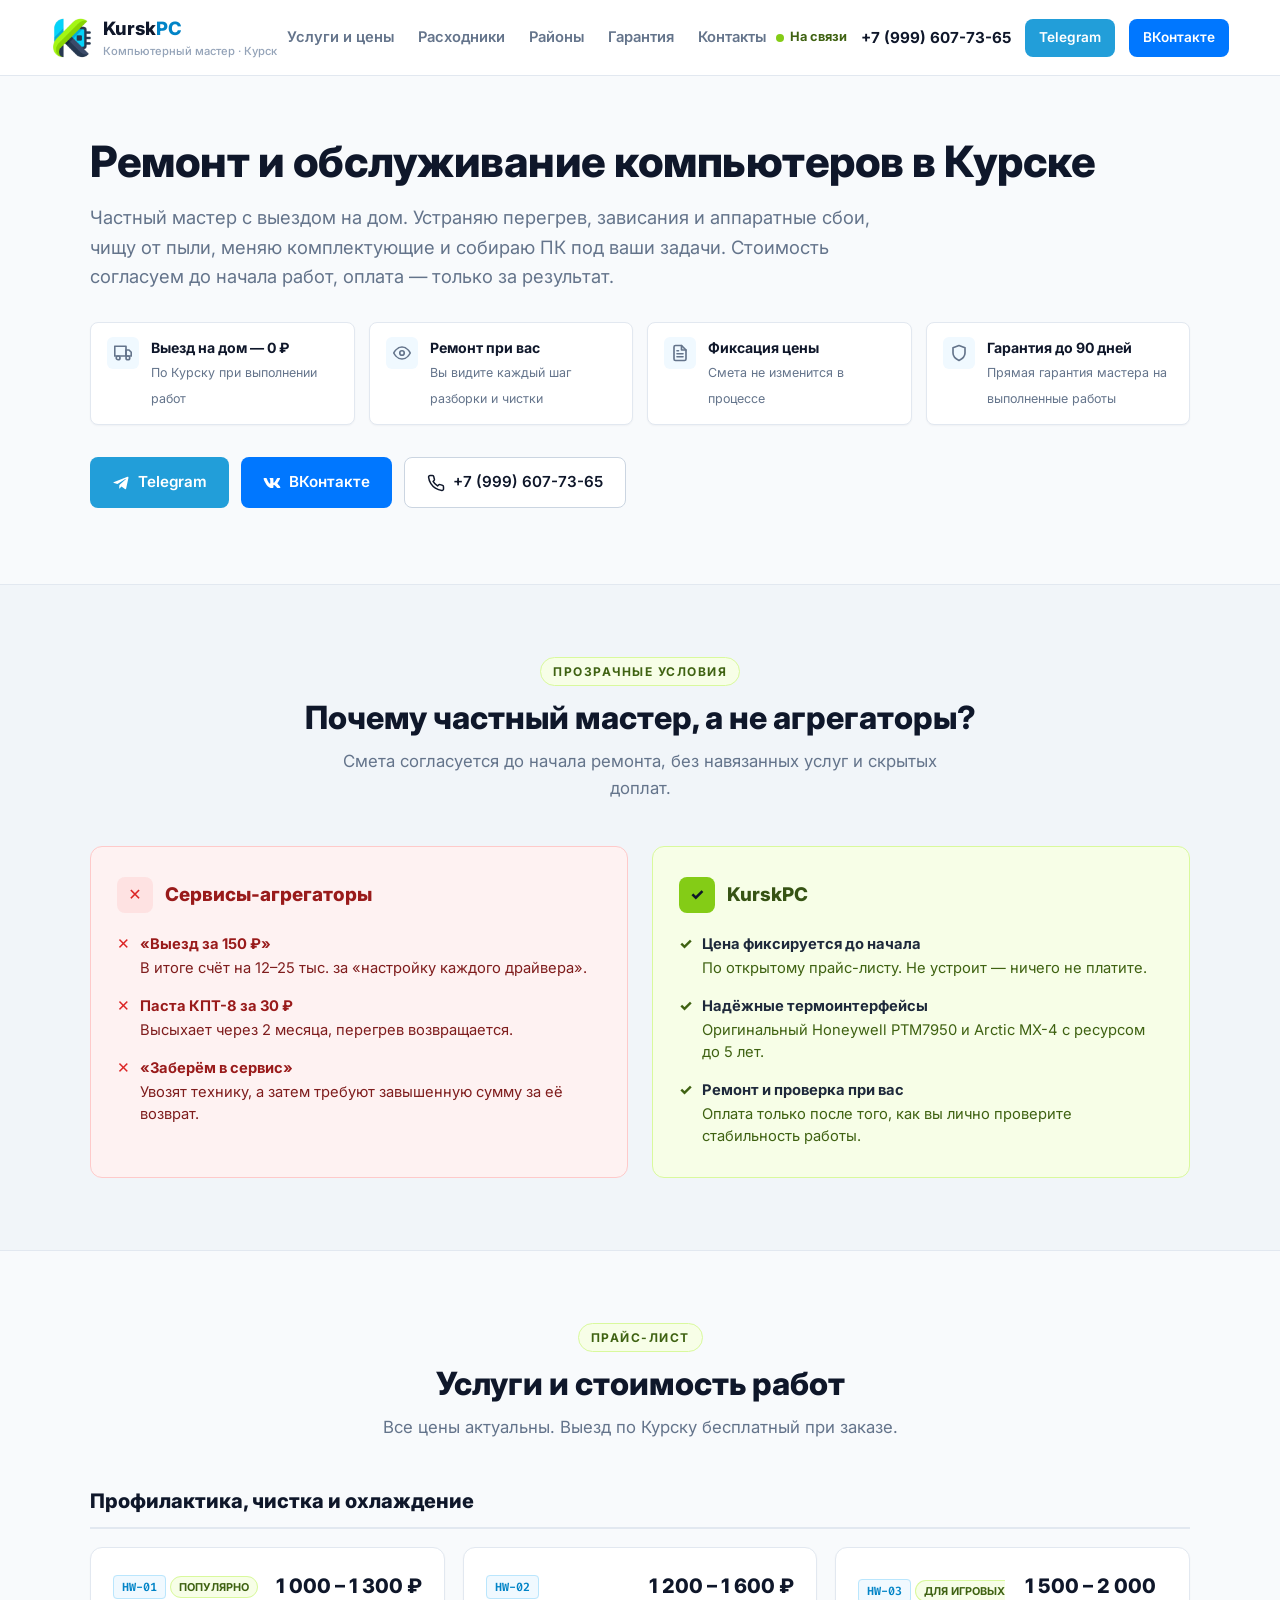
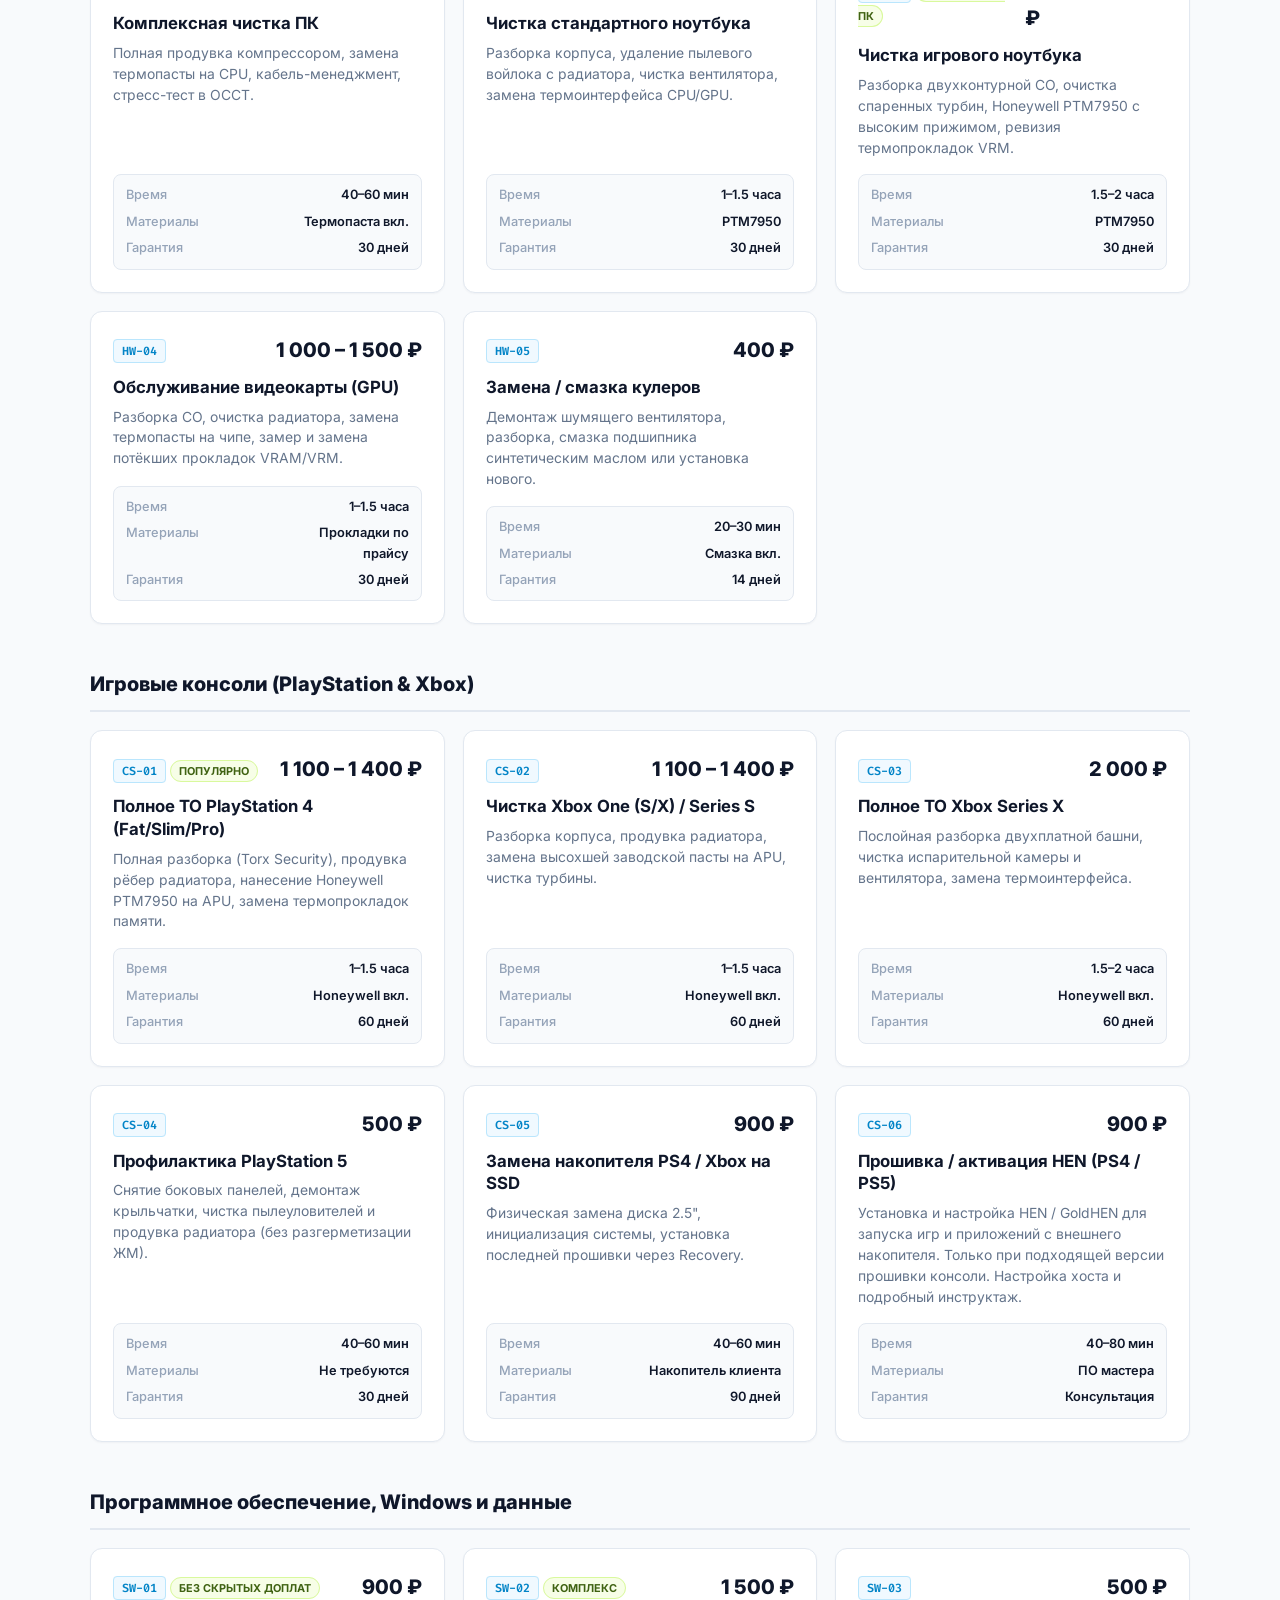
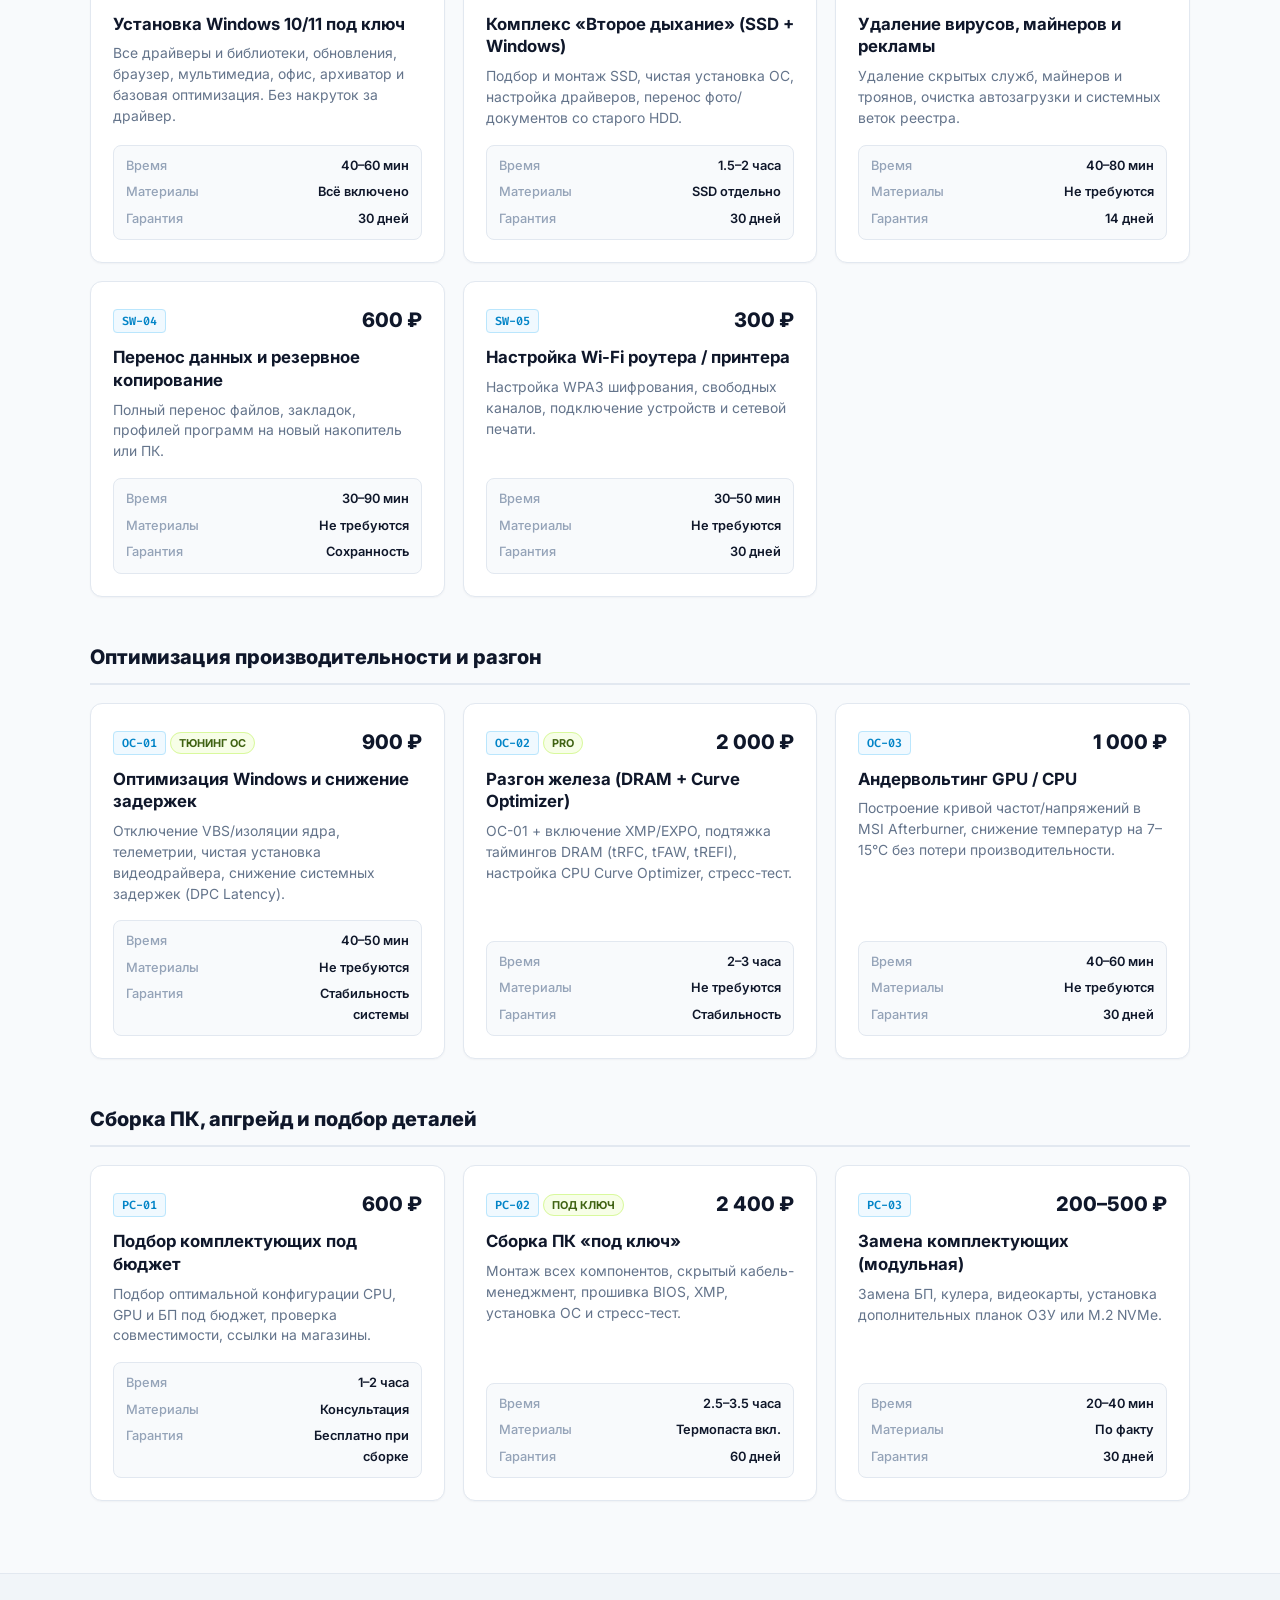
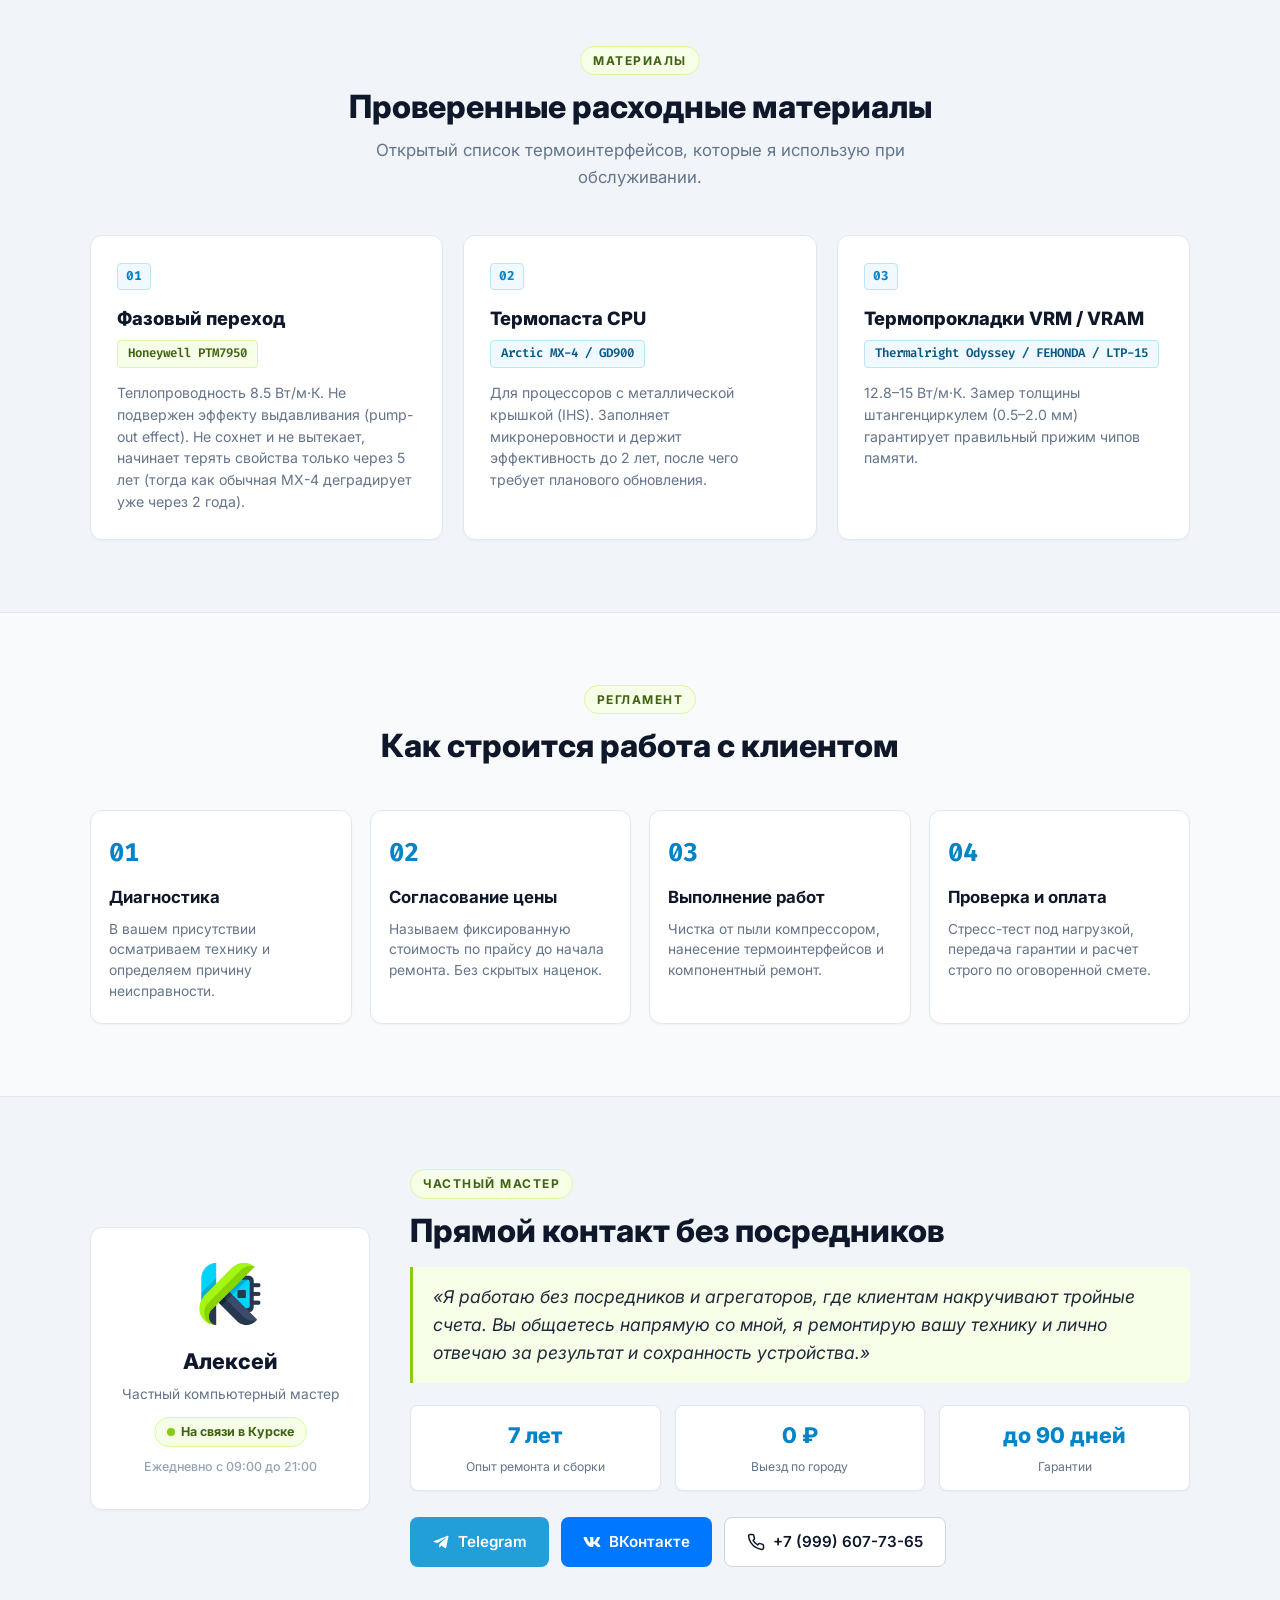
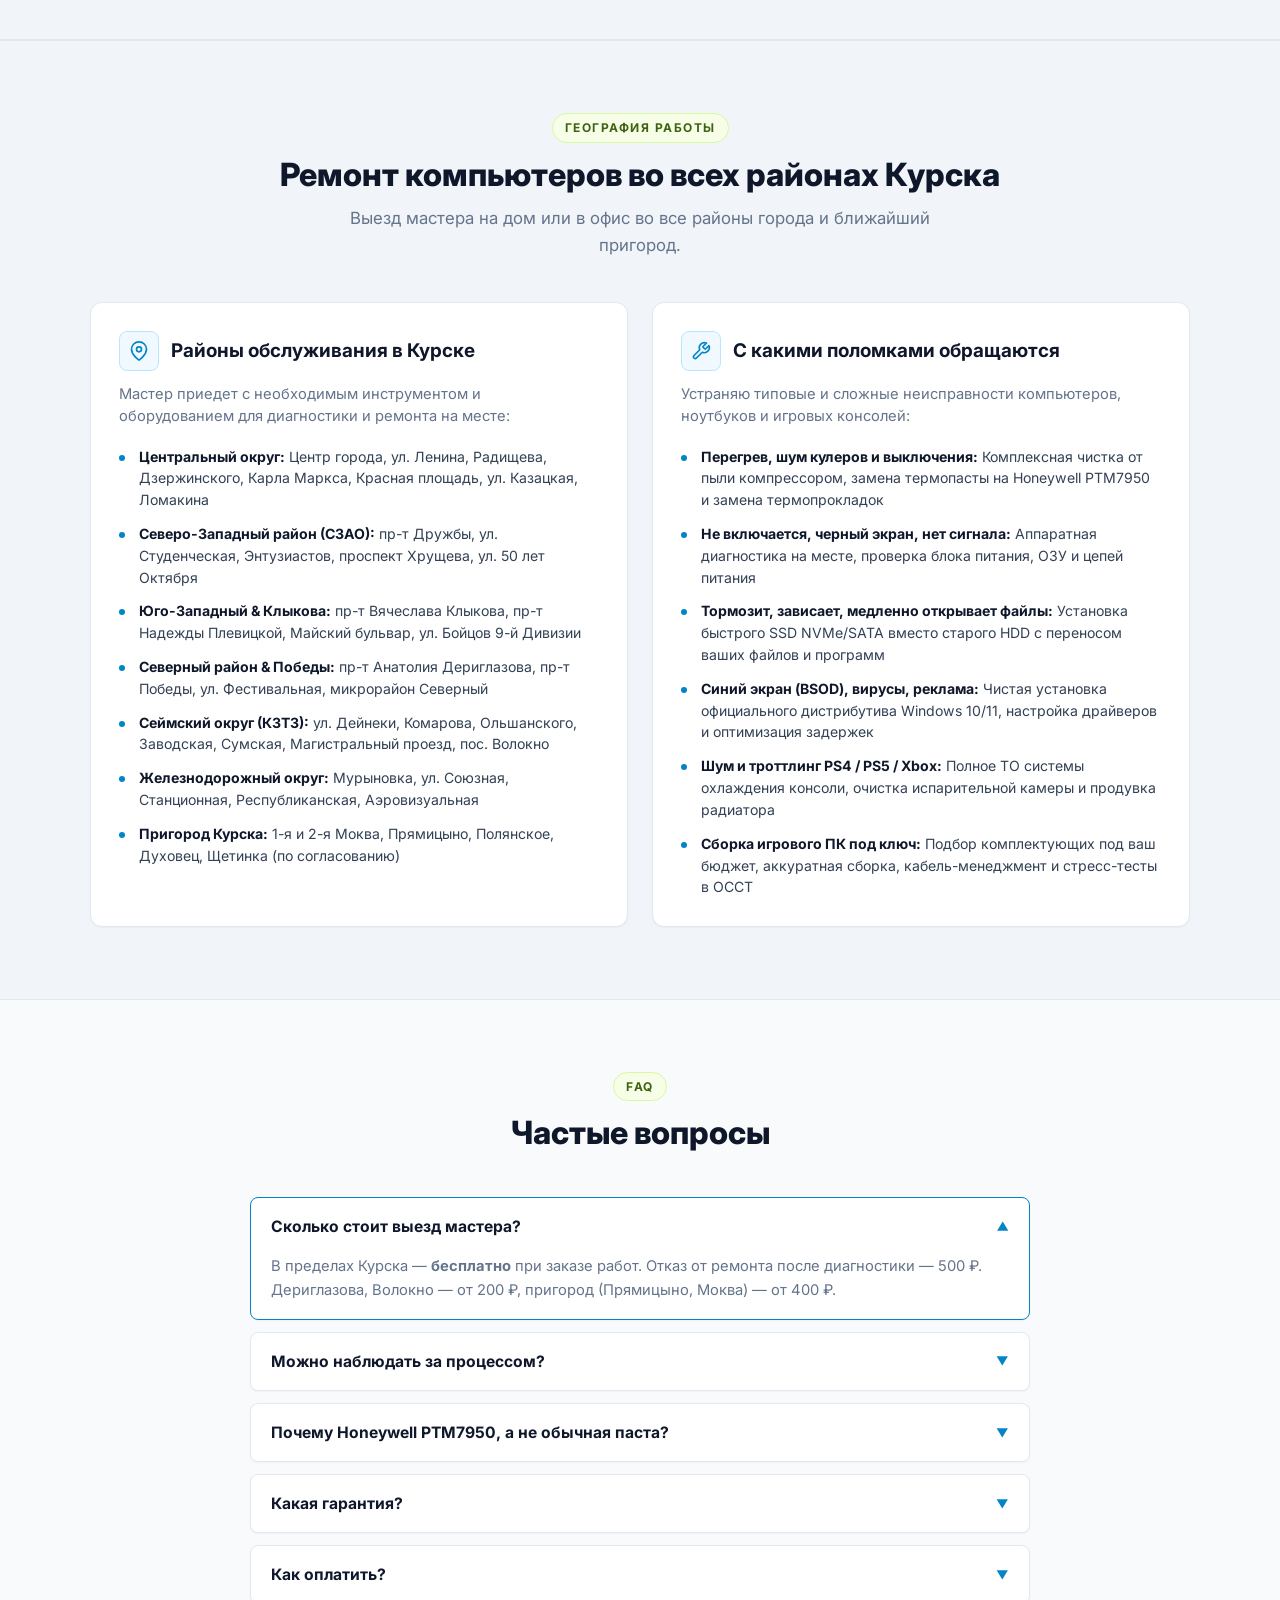
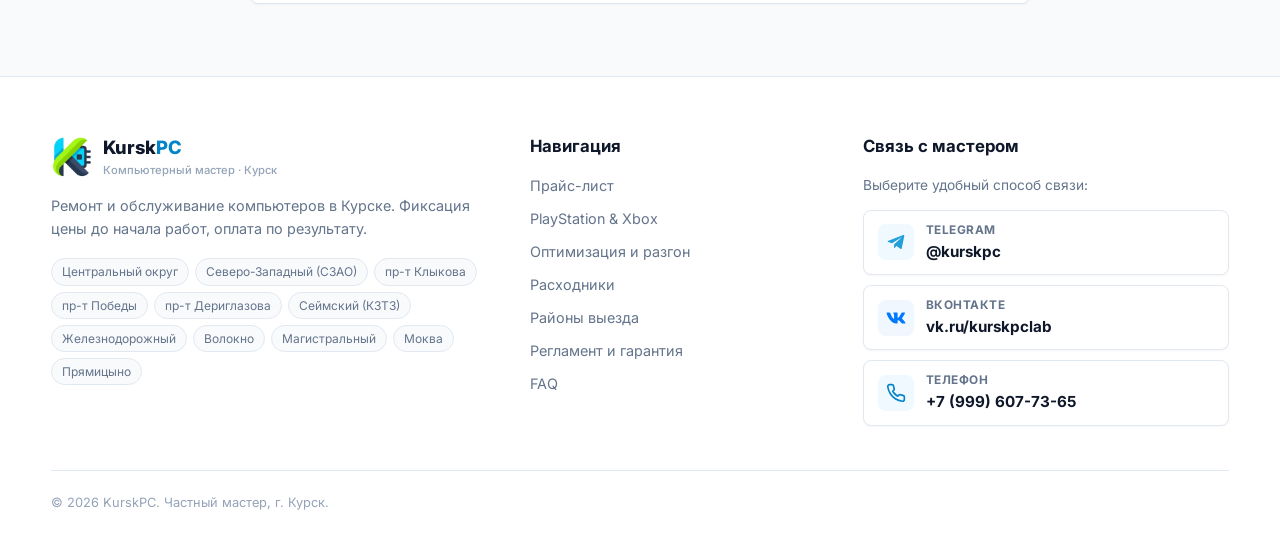
==== commit f24aa47e: "анслоп" ====
--- a/index.html
+++ b/index.html
@@ -4,7 +4,7 @@
   <meta charset="UTF-8">
   <meta name="viewport" content="width=device-width, initial-scale=1.0">
   <title>Ремонт компьютеров и ноутбуков в Курске — частный мастер с выездом на дом | KurskPC</title>
-  <meta name="description" content="Честный частный компьютерный мастер в Курске с выездом на дом (0 ₽). Ремонт ПК, чистка ноутбуков и консолей PS/Xbox, сборка, установка Windows. Фиксация цен до начала. ☎ +7 (999) 607-73-65">
+  <meta name="description" content="Частный компьютерный мастер в Курске с выездом на дом (0 ₽). Ремонт ПК, чистка ноутбуков и консолей PS/Xbox, сборка, установка Windows. Фиксация цен до начала. ☎ +7 (999) 607-73-65">
   <meta name="keywords" content="компьютерный мастер Курск, ремонт компьютеров Курск, ремонт ноутбуков Курск, чистка ноутбука Курск замена термопасты, чистка ПК Курск, ремонт компьютеров на дому Курск, чистка PS4 PS5 Курск, чистка Xbox Курск, установка Windows Курск, сборка ПК Курск, компьютерная помощь Курск">
   <meta name="robots" content="index, follow">
   <link rel="canonical" href="https://kurskpc.ru/">
@@ -30,7 +30,7 @@
   <meta property="og:site_name" content="KurskPC">
   <meta property="og:locale" content="ru_RU">
   <meta property="og:title" content="Ремонт компьютеров и ноутбуков в Курске — частный мастер KurskPC">
-  <meta property="og:description" content="Честный компьютерный мастер в Курске. Выезд на дом 0 ₽. Ремонт ПК и ноутбуков, чистка PS4/PS5 и Xbox, сборка и апгрейд. Фиксация цен до начала работ.">
+  <meta property="og:description" content="Частный мастер по ремонту компьютеров и ноутбуков в Курске. Выезд на дом 0 ₽. Чистка PS4/PS5 и Xbox, сборка и апгрейд. Фиксация цен до начала работ.">
   <meta property="og:url" content="https://kurskpc.ru/">
   <meta property="og:image" content="https://kurskpc.ru/src/avatar.png">
   <meta property="og:image:type" content="image/png">
@@ -41,7 +41,7 @@
   <!-- Twitter Card -->
   <meta name="twitter:card" content="summary_large_image">
   <meta name="twitter:title" content="Ремонт компьютеров и ноутбуков в Курске — KurskPC">
-  <meta name="twitter:description" content="Частный мастер по ремонту компьютеров, ноутбуков и игровых приставок в Курске. Бесплатный выезд, честные цены.">
+  <meta name="twitter:description" content="Частный мастер по ремонту компьютеров, ноутбуков и консолей в Курске. Бесплатный выезд при заказе, открытый прайс-лист.">
   <meta name="twitter:image" content="https://kurskpc.ru/src/avatar.png">
 
   <link rel="stylesheet" href="styles/main.css">
@@ -70,7 +70,7 @@
         "@id": "https://kurskpc.ru/#service",
         "name": "KurskPC",
         "alternateName": "Компьютерный мастер Курск — KurskPC",
-        "description": "Честный частный компьютерный мастер в Курске. Чистка и ремонт компьютеров и ноутбуков, ТО PlayStation и Xbox, сборка ПК на заказ, установка Windows, андервольтинг и апгрейд.",
+        "description": "Частный мастер по ремонту компьютеров и ноутбуков в Курске. Чистка ПК и консолей PlayStation / Xbox, сборка на заказ, установка Windows, андервольтинг и апгрейд.",
         "url": "https://kurskpc.ru/",
         "logo": "https://kurskpc.ru/src/avatar.png",
         "image": "https://kurskpc.ru/src/avatar.png",
@@ -150,7 +150,7 @@
                   "name": "Полное ТО PlayStation 4 (Fat/Slim/Pro)",
                   "price": "1100",
                   "priceCurrency": "RUB",
-                  "description": "Разборка, продувка радиатора, нанесение фазового перехода Honeywell PTM7950 на APU, замена термопрокладок."
+                  "description": "Разборка, продувка радиатора, нанесение Honeywell PTM7950 (фазовый переход) на APU, замена термопрокладок."
                 },
                 {
                   "@type": "Offer",
@@ -205,7 +205,7 @@
                   "name": "Удаление вирусов, майнеров и рекламы",
                   "price": "500",
                   "priceCurrency": "RUB",
-                  "description": "Глубокая очистка системы от вирусов, троянов, майнеров и рекламных баннеров."
+                  "description": "Очистка системы от скрытых служб, вирусов, майнеров и рекламных баннеров."
                 }
               ]
             },
@@ -280,7 +280,7 @@
             "name": "Как оплатить?",
             "acceptedAnswer": {
               "@type": "Answer",
-              "text": "Оплата строго после стресс-теста и вашей проверки. Наличные или СБП на карту любого банка."
+              "text": "Оплата после стресс-теста и вашей проверки. Наличные или перевод через СБП на карту любого банка."
             }
           }
         ]
@@ -296,7 +296,7 @@
   <div class="wrap wrap-full header-inner">
     <a href="#" class="logo">
       <img src="src/avatar.png" alt="KurskPC — Ремонт компьютеров и ноутбуков в Курске" class="logo-icon" width="50" height="50" fetchpriority="high">
-      <div class="logo-titles"><span class="logo-text">Kursk<span>PC</span></span><span class="logo-sub">Честный сервис · Курск</span></div>
+      <div class="logo-titles"><span class="logo-text">Kursk<span>PC</span></span><span class="logo-sub">Компьютерный мастер · Курск</span></div>
     </a>
 
     <nav class="nav" id="nav">
@@ -330,7 +330,7 @@
   <div class="wrap hero-grid">
     <div>
       <h1>Ремонт и&nbsp;обслуживание компьютеров в&nbsp;Курске</h1>
-      <p class="hero-desc">Частный мастер с выездом на дом. Устраняю перегрев, тормоза и поломки, чищу от пыли, меняю детали и собираю ПК под ваши задачи. Стоимость согласуем до начала работ, оплата — только за результат.</p>
+      <p class="hero-desc">Частный мастер с выездом на дом. Устраняю перегрев, зависания и аппаратные сбои, чищу от пыли, меняю комплектующие и собираю ПК под ваши задачи. Стоимость согласуем до начала работ, оплата — только за результат.</p>
 
       <div class="props">
         <div class="prop">
@@ -343,7 +343,7 @@
           <span class="prop-icon">
             <svg width="18" height="18" viewBox="0 0 24 24" fill="none" stroke="currentColor" stroke-width="2.2" stroke-linecap="round" stroke-linejoin="round"><path d="M1 12s4-8 11-8 11 8 11 8-4 8-11 8-11-8-11-8z"></path><circle cx="12" cy="12" r="3"></circle></svg>
           </span>
-          <div><b>Ремонт при вас</b><span>Вся работа открыто на ваших глазах</span></div>
+          <div><b>Ремонт при вас</b><span>Вы видите каждый шаг разборки и чистки</span></div>
         </div>
         <div class="prop">
           <span class="prop-icon">
@@ -355,7 +355,7 @@
           <span class="prop-icon">
             <svg width="18" height="18" viewBox="0 0 24 24" fill="none" stroke="currentColor" stroke-width="2.2" stroke-linecap="round" stroke-linejoin="round"><path d="M12 22s8-4 8-10V5l-8-3-8 3v7c0 6 8 10 8 10z"></path></svg>
           </span>
-          <div><b>Гарантия до 90 дней</b><span>Прямая ответственность мастера</span></div>
+          <div><b>Гарантия до 90 дней</b><span>Прямая гарантия мастера на выполненные работы</span></div>
         </div>
       </div>
 
@@ -381,9 +381,9 @@
 <section class="section section-alt" id="why">
   <div class="wrap">
     <div class="section-head">
-      <div class="section-tag">Честный подход</div>
+      <div class="section-tag">Прозрачные условия</div>
       <h2 class="section-title">Почему частный мастер, а не агрегаторы?</h2>
-      <p class="section-sub">Прозрачный регламент, исключающий махинации с ценами.</p>
+      <p class="section-sub">Смета согласуется до начала ремонта, без навязанных услуг и скрытых доплат.</p>
     </div>
 
     <div class="compare-grid">
@@ -392,15 +392,15 @@
         <ul class="cmp-list">
           <li class="cmp-item"><span class="cmp-bullet">✕</span><div><b>«Выезд за 150 ₽»</b><p>В итоге счёт на 12–25 тыс. за «настройку каждого драйвера».</p></div></li>
           <li class="cmp-item"><span class="cmp-bullet">✕</span><div><b>Паста КПТ-8 за 30 ₽</b><p>Высыхает через 2 месяца, перегрев возвращается.</p></div></li>
-          <li class="cmp-item"><span class="cmp-bullet">✕</span><div><b>«Заберём в лабораторию»</b><p>Звонят через день с астрономическим счётом за выкуп устройства.</p></div></li>
+          <li class="cmp-item"><span class="cmp-bullet">✕</span><div><b>«Заберём в сервис»</b><p>Увозят технику, а затем требуют завышенную сумму за её возврат.</p></div></li>
         </ul>
       </div>
       <div class="cmp-card cmp-good">
         <div class="cmp-head"><div class="cmp-icon">✓</div><h3 class="cmp-h">KurskPC</h3></div>
         <ul class="cmp-list">
           <li class="cmp-item"><span class="cmp-bullet">✓</span><div><b>Цена фиксируется до начала</b><p>По открытому прайс-листу. Не устроит — ничего не платите.</p></div></li>
-          <li class="cmp-item"><span class="cmp-bullet">✓</span><div><b>Качественные материалы</b><p>Оригинальные термоинтерфейсы длительного срока службы.</p></div></li>
-          <li class="cmp-item"><span class="cmp-bullet">✓</span><div><b>Ремонт и проверка при вас</b><p>Оплата только после вашей личной проверки работы техники.</p></div></li>
+          <li class="cmp-item"><span class="cmp-bullet">✓</span><div><b>Надёжные термоинтерфейсы</b><p>Оригинальный Honeywell PTM7950 и Arctic MX-4 с ресурсом до 5 лет.</p></div></li>
+          <li class="cmp-item"><span class="cmp-bullet">✓</span><div><b>Ремонт и проверка при вас</b><p>Оплата только после того, как вы лично проверите стабильность работы.</p></div></li>
         </ul>
       </div>
     </div>
@@ -421,7 +421,7 @@
     <div class="price-grid">
 
       <article class="price-card">
-        <div class="pc-top"><div><span class="pc-code">HW-01</span> <span class="pc-badge">Хит</span></div><div class="pc-price">1 000 – 1 300 ₽</div></div>
+        <div class="pc-top"><div><span class="pc-code">HW-01</span> <span class="pc-badge">Популярно</span></div><div class="pc-price">1 000 – 1 300 ₽</div></div>
         <h4 class="pc-name">Комплексная чистка ПК</h4>
         <p class="pc-desc">Полная продувка компрессором, замена термопасты на CPU, кабель-менеджмент, стресс-тест в OCCT.</p>
         <dl class="pc-meta"><dt>Время</dt><dd>40–60 мин</dd><dt>Материалы</dt><dd>Термопаста вкл.</dd><dt>Гарантия</dt><dd>30 дней</dd></dl>
@@ -435,7 +435,7 @@
       </article>
 
       <article class="price-card">
-        <div class="pc-top"><div><span class="pc-code">HW-03</span> <span class="pc-badge">Топ</span></div><div class="pc-price">1 500 – 2 000 ₽</div></div>
+        <div class="pc-top"><div><span class="pc-code">HW-03</span> <span class="pc-badge">Для игровых ПК</span></div><div class="pc-price">1 500 – 2 000 ₽</div></div>
         <h4 class="pc-name">Чистка игрового ноутбука</h4>
         <p class="pc-desc">Разборка двухконтурной СО, очистка спаренных турбин, Honeywell PTM7950 с высоким прижимом, ревизия термопрокладок VRM.</p>
         <dl class="pc-meta"><dt>Время</dt><dd>1.5–2 часа</dd><dt>Материалы</dt><dd>PTM7950</dd><dt>Гарантия</dt><dd>30 дней</dd></dl>
@@ -463,7 +463,7 @@
       <article class="price-card">
         <div class="pc-top"><div><span class="pc-code">CS-01</span> <span class="pc-badge">Популярно</span></div><div class="pc-price">1 100 – 1 400 ₽</div></div>
         <h4 class="pc-name">Полное ТО PlayStation 4 (Fat/Slim/Pro)</h4>
-        <p class="pc-desc">Полная разборка (Torx Security), продувка рёбер радиатора, фазовый переход на APU, замена термопрокладок памяти.</p>
+        <p class="pc-desc">Полная разборка (Torx Security), продувка рёбер радиатора, нанесение Honeywell PTM7950 на APU, замена термопрокладок памяти.</p>
         <dl class="pc-meta"><dt>Время</dt><dd>1–1.5 часа</dd><dt>Материалы</dt><dd>Honeywell вкл.</dd><dt>Гарантия</dt><dd>60 дней</dd></dl>
       </article>
 
@@ -498,7 +498,7 @@
       <article class="price-card">
         <div class="pc-top"><div><span class="pc-code">CS-06</span></div><div class="pc-price">900 ₽</div></div>
         <h4 class="pc-name">Прошивка / активация HEN (PS4 / PS5)</h4>
-        <p class="pc-desc">Установка и настройка HEN / GoldHEN для запуска любых игр и приложений с флешки или внешнего диска. Только при условии подходящей версии прошивки консоли. Полная настройка хоста и подробная инструкция.</p>
+        <p class="pc-desc">Установка и настройка HEN / GoldHEN для запуска игр и приложений с внешнего накопителя. Только при подходящей версии прошивки консоли. Настройка хоста и подробный инструктаж.</p>
         <dl class="pc-meta"><dt>Время</dt><dd>40–80 мин</dd><dt>Материалы</dt><dd>ПО мастера</dd><dt>Гарантия</dt><dd>Консультация</dd></dl>
       </article>
     </div>
@@ -515,7 +515,7 @@
       </article>
 
       <article class="price-card">
-        <div class="pc-top"><div><span class="pc-code">SW-02</span> <span class="pc-badge">Выгодно</span></div><div class="pc-price">1 500 ₽</div></div>
+        <div class="pc-top"><div><span class="pc-code">SW-02</span> <span class="pc-badge">Комплекс</span></div><div class="pc-price">1 500 ₽</div></div>
         <h4 class="pc-name">Комплекс «Второе дыхание» (SSD + Windows)</h4>
         <p class="pc-desc">Подбор и монтаж SSD, чистая установка ОС, настройка драйверов, перенос фото/документов со старого HDD.</p>
         <dl class="pc-meta"><dt>Время</dt><dd>1.5–2 часа</dd><dt>Материалы</dt><dd>SSD отдельно</dd><dt>Гарантия</dt><dd>30 дней</dd></dl>
@@ -524,7 +524,7 @@
       <article class="price-card">
         <div class="pc-top"><div><span class="pc-code">SW-03</span></div><div class="pc-price">500 ₽</div></div>
         <h4 class="pc-name">Удаление вирусов, майнеров и рекламы</h4>
-        <p class="pc-desc">Глубокое сканирование реестра, удаление вредоносных процессов, чистка автозагрузки и расширений браузера.</p>
+        <p class="pc-desc">Удаление скрытых служб, майнеров и троянов, очистка автозагрузки и системных веток реестра.</p>
         <dl class="pc-meta"><dt>Время</dt><dd>40–80 мин</dd><dt>Материалы</dt><dd>Не требуются</dd><dt>Гарантия</dt><dd>14 дней</dd></dl>
       </article>
 
@@ -549,7 +549,7 @@
 
       <article class="price-card">
         <div class="pc-top"><div><span class="pc-code">OC-01</span> <span class="pc-badge">Тюнинг ОС</span></div><div class="pc-price">900 ₽</div></div>
-        <h4 class="pc-name">Оптимизация Windows под максимальную производительность</h4>
+        <h4 class="pc-name">Оптимизация Windows и снижение задержек</h4>
         <p class="pc-desc">Отключение VBS/изоляции ядра, телеметрии, чистая установка видеодрайвера, снижение системных задержек (DPC Latency).</p>
         <dl class="pc-meta"><dt>Время</dt><dd>40–50 мин</dd><dt>Материалы</dt><dd>Не требуются</dd><dt>Гарантия</dt><dd>Стабильность системы</dd></dl>
       </article>
@@ -576,7 +576,7 @@
       <article class="price-card">
         <div class="pc-top"><div><span class="pc-code">PC-01</span></div><div class="pc-price">600 ₽</div></div>
         <h4 class="pc-name">Подбор комплектующих под бюджет</h4>
-        <p class="pc-desc">Сбалансированная связка CPU+GPU+БП, проверка совместимости, ссылки на магазины.</p>
+        <p class="pc-desc">Подбор оптимальной конфигурации CPU, GPU и БП под бюджет, проверка совместимости, ссылки на магазины.</p>
         <dl class="pc-meta"><dt>Время</dt><dd>1–2 часа</dd><dt>Материалы</dt><dd>Консультация</dd><dt>Гарантия</dt><dd>Бесплатно при сборке</dd></dl>
       </article>
 
@@ -602,8 +602,8 @@
   <div class="wrap">
     <div class="section-head">
       <div class="section-tag">Материалы</div>
-      <h2 class="section-title">Никакой экономии на расходниках</h2>
-      <p class="section-sub">Открытый список термоинтерфейсов, которые используются при обслуживании.</p>
+      <h2 class="section-title">Проверенные расходные материалы</h2>
+      <p class="section-sub">Открытый список термоинтерфейсов, которые я использую при обслуживании.</p>
     </div>
 
     <div class="mat-grid">
@@ -641,7 +641,7 @@
       <div class="step-card">
         <div class="step-n">01</div>
         <h3>Диагностика</h3>
-        <p>В вашем присутствии осматриваем технику и точно определяем причину неисправности.</p>
+        <p>В вашем присутствии осматриваем технику и определяем причину неисправности.</p>
       </div>
       <div class="step-card">
         <div class="step-n">02</div>
@@ -651,12 +651,12 @@
       <div class="step-card">
         <div class="step-n">03</div>
         <h3>Выполнение работ</h3>
-        <p>Аккуратная чистка от пыли, замена термопасты и ремонт прямо у вас на глазах.</p>
+        <p>Чистка от пыли компрессором, нанесение термоинтерфейсов и компонентный ремонт.</p>
       </div>
       <div class="step-card">
         <div class="step-n">04</div>
         <h3>Проверка и оплата</h3>
-        <p>Проверяем стабильность работы техники, выдаём гарантию и только потом принимаем оплату.</p>
+        <p>Стресс-тест под нагрузкой, передача гарантии и расчет строго по оговоренной смете.</p>
       </div>
     </div>
   </div>
@@ -678,8 +678,8 @@
     </div>
     <div>
       <div class="section-tag">Частный мастер</div>
-      <h2 class="section-title">Делаю как для себя</h2>
-      <blockquote class="master-quote">«Я не работаю на агрегаторы, где с мастера требуют содрать максимум. Вы общаетесь со мной, я ремонтирую вашу технику, и лично несу гарантию за каждый закрученный винт.»</blockquote>
+      <h2 class="section-title">Прямой контакт без посредников</h2>
+      <blockquote class="master-quote">«Я работаю без посредников и агрегаторов, где клиентам накручивают тройные счета. Вы общаетесь напрямую со мной, я ремонтирую вашу технику и лично отвечаю за результат и сохранность устройства.»</blockquote>
       <div class="master-stats">
         <div class="m-stat"><strong>7 лет</strong><span>Опыт ремонта и сборки</span></div>
         <div class="m-stat"><strong>0 ₽</strong><span>Выезд по городу</span></div>
@@ -709,7 +709,7 @@
     <div class="section-head">
       <div class="section-tag">География работы</div>
       <h2 class="section-title">Ремонт компьютеров во всех районах Курска</h2>
-      <p class="section-sub">Оперативный выезд частного мастера на дом или в офис во все районы города и ближайший пригород.</p>
+      <p class="section-sub">Выезд мастера на дом или в офис во все районы города и ближайший пригород.</p>
     </div>
 
     <div class="coverage-grid">
@@ -720,7 +720,7 @@
           </div>
           <h3>Районы обслуживания в Курске</h3>
         </div>
-        <p class="cov-desc">Мастер приедет со всем профессиональным оборудованием для диагностики и ремонта на месте:</p>
+        <p class="cov-desc">Мастер приедет с необходимым инструментом и оборудованием для диагностики и ремонта на месте:</p>
         <ul class="cov-list">
           <li><strong>Центральный округ:</strong> Центр города, ул. Ленина, Радищева, Дзержинского, Карла Маркса, Красная площадь, ул. Казацкая, Ломакина</li>
           <li><strong>Северо-Западный район (СЗАО):</strong> пр-т Дружбы, ул. Студенческая, Энтузиастов, проспект Хрущева, ул. 50 лет Октября</li>
@@ -741,10 +741,10 @@
         </div>
         <p class="cov-desc">Устраняю типовые и сложные неисправности компьютеров, ноутбуков и игровых консолей:</p>
         <ul class="cov-list">
-          <li><strong>Перегрев, шум кулеров и выключения:</strong> Профессиональная чистка от пыли, замена термопасты на Honeywell PTM7950, замена термопрокладок</li>
-          <li><strong>Не включается, черный экран, нет сигнала:</strong> Экспресс-диагностика на месте, замена блока питания, модулей ОЗУ, ремонт цепей питания</li>
-          <li><strong>Тормозит, зависает, медленно открывает файлы:</strong> Установка быстрого SSD NVMe/SATA вместо старого HDD со 100% сохранением всех ваших данных</li>
-          <li><strong>Синий экран (BSOD), вирусы, реклама:</strong> Чистая установка лицензионной Windows 10/11 с официальными драйверами и оптимизацией задержек</li>
+          <li><strong>Перегрев, шум кулеров и выключения:</strong> Комплексная чистка от пыли компрессором, замена термопасты на Honeywell PTM7950 и замена термопрокладок</li>
+          <li><strong>Не включается, черный экран, нет сигнала:</strong> Аппаратная диагностика на месте, проверка блока питания, ОЗУ и цепей питания</li>
+          <li><strong>Тормозит, зависает, медленно открывает файлы:</strong> Установка быстрого SSD NVMe/SATA вместо старого HDD с переносом ваших файлов и программ</li>
+          <li><strong>Синий экран (BSOD), вирусы, реклама:</strong> Чистая установка официального дистрибутива Windows 10/11, настройка драйверов и оптимизация задержек</li>
           <li><strong>Шум и троттлинг PS4 / PS5 / Xbox:</strong> Полное ТО системы охлаждения консоли, очистка испарительной камеры и продувка радиатора</li>
           <li><strong>Сборка игрового ПК под ключ:</strong> Подбор комплектующих под ваш бюджет, аккуратная сборка, кабель-менеджмент и стресс-тесты в OCCT</li>
         </ul>
@@ -772,7 +772,7 @@
       </div>
       <div class="faq-item">
         <div class="faq-q"><span>Почему Honeywell PTM7950, а не обычная паста?</span><span class="faq-chevron">▼</span></div>
-        <div class="faq-a">На открытых кристаллах GPU и консолей обычная паста выдавливается за пару месяцев из-за температурного расширения (pump-out effect) и теряет свойства уже через 2 года. PTM7950 полностью защищён от pump-out: при 45°C он размягчается, заполняя зазоры, не высыхает и начинает терять свойства только через 5 лет.</div>
+        <div class="faq-a">На открытых кристаллах GPU и консолей обычная паста выдавливается за пару месяцев из-за температурного расширения (pump-out effect) и теряет свойства уже через 2 года. PTM7950 физически лишён эффекта pump-out: при 45°C материал размягчается, заполняя микрозазоры, не высыхает и начинает терять свойства только через 5 лет.</div>
       </div>
       <div class="faq-item">
         <div class="faq-q"><span>Какая гарантия?</span><span class="faq-chevron">▼</span></div>
@@ -780,7 +780,7 @@
       </div>
       <div class="faq-item">
         <div class="faq-q"><span>Как оплатить?</span><span class="faq-chevron">▼</span></div>
-        <div class="faq-a">Оплата строго после стресс-теста и вашей проверки. Наличные или СБП на карту любого банка.</div>
+        <div class="faq-a">Оплата после стресс-теста и вашей проверки. Принимаю наличные или перевод через СБП на карту любого банка.</div>
       </div>
     </div>
   </div>
@@ -793,9 +793,9 @@
       <div class="footer-brand">
         <a href="#" class="logo">
           <img src="src/avatar.png" alt="KurskPC — Частный компьютерный мастер Курск" class="logo-icon" width="50" height="50" loading="lazy">
-          <div class="logo-titles"><span class="logo-text">Kursk<span>PC</span></span><span class="logo-sub">Честный сервис · Курск</span></div>
+          <div class="logo-titles"><span class="logo-text">Kursk<span>PC</span></span><span class="logo-sub">Компьютерный мастер · Курск</span></div>
         </a>
-        <p>Честный компьютерный сервис в Курске. Фиксация цены до начала, оплата по результату.</p>
+        <p>Ремонт и обслуживание компьютеров в Курске. Фиксация цены до начала работ, оплата по результату.</p>
         <div class="chips">
           <span class="chip">Центральный округ</span>
           <span class="chip">Северо-Западный (СЗАО)</span>
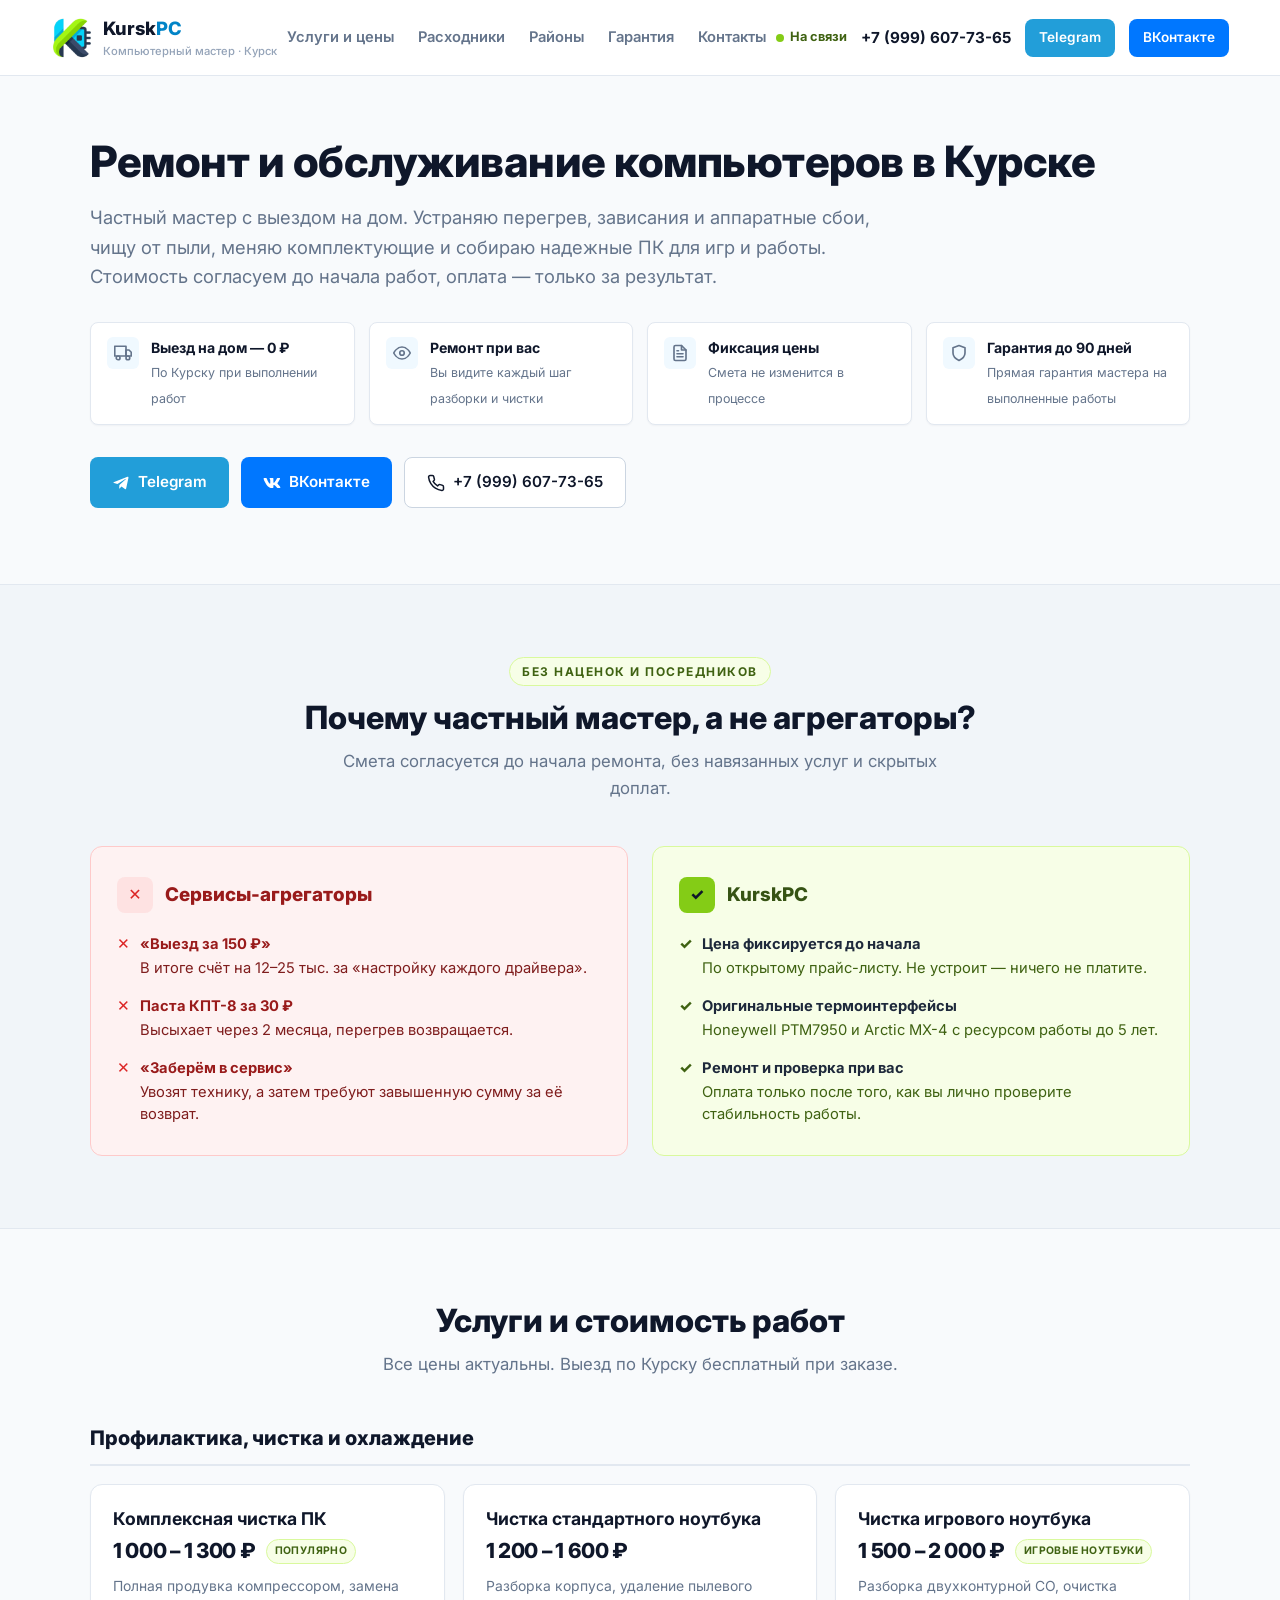
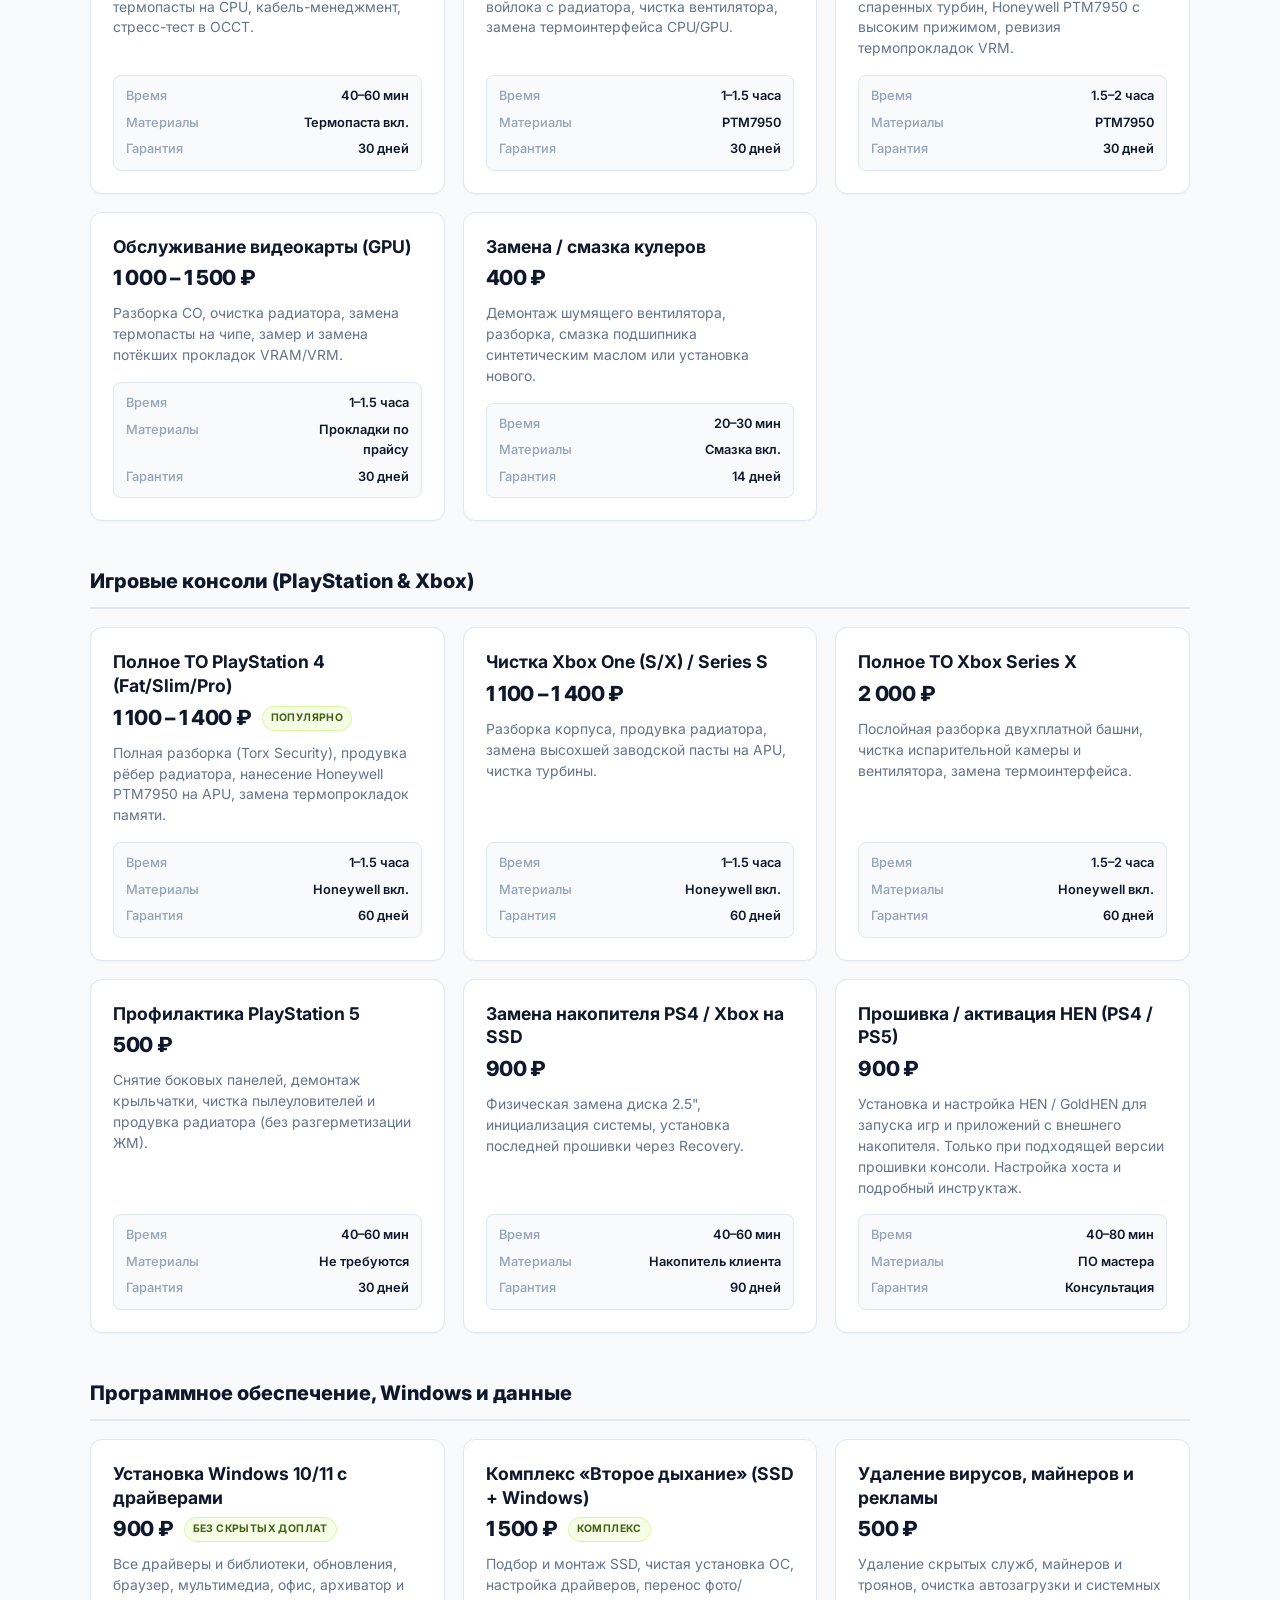
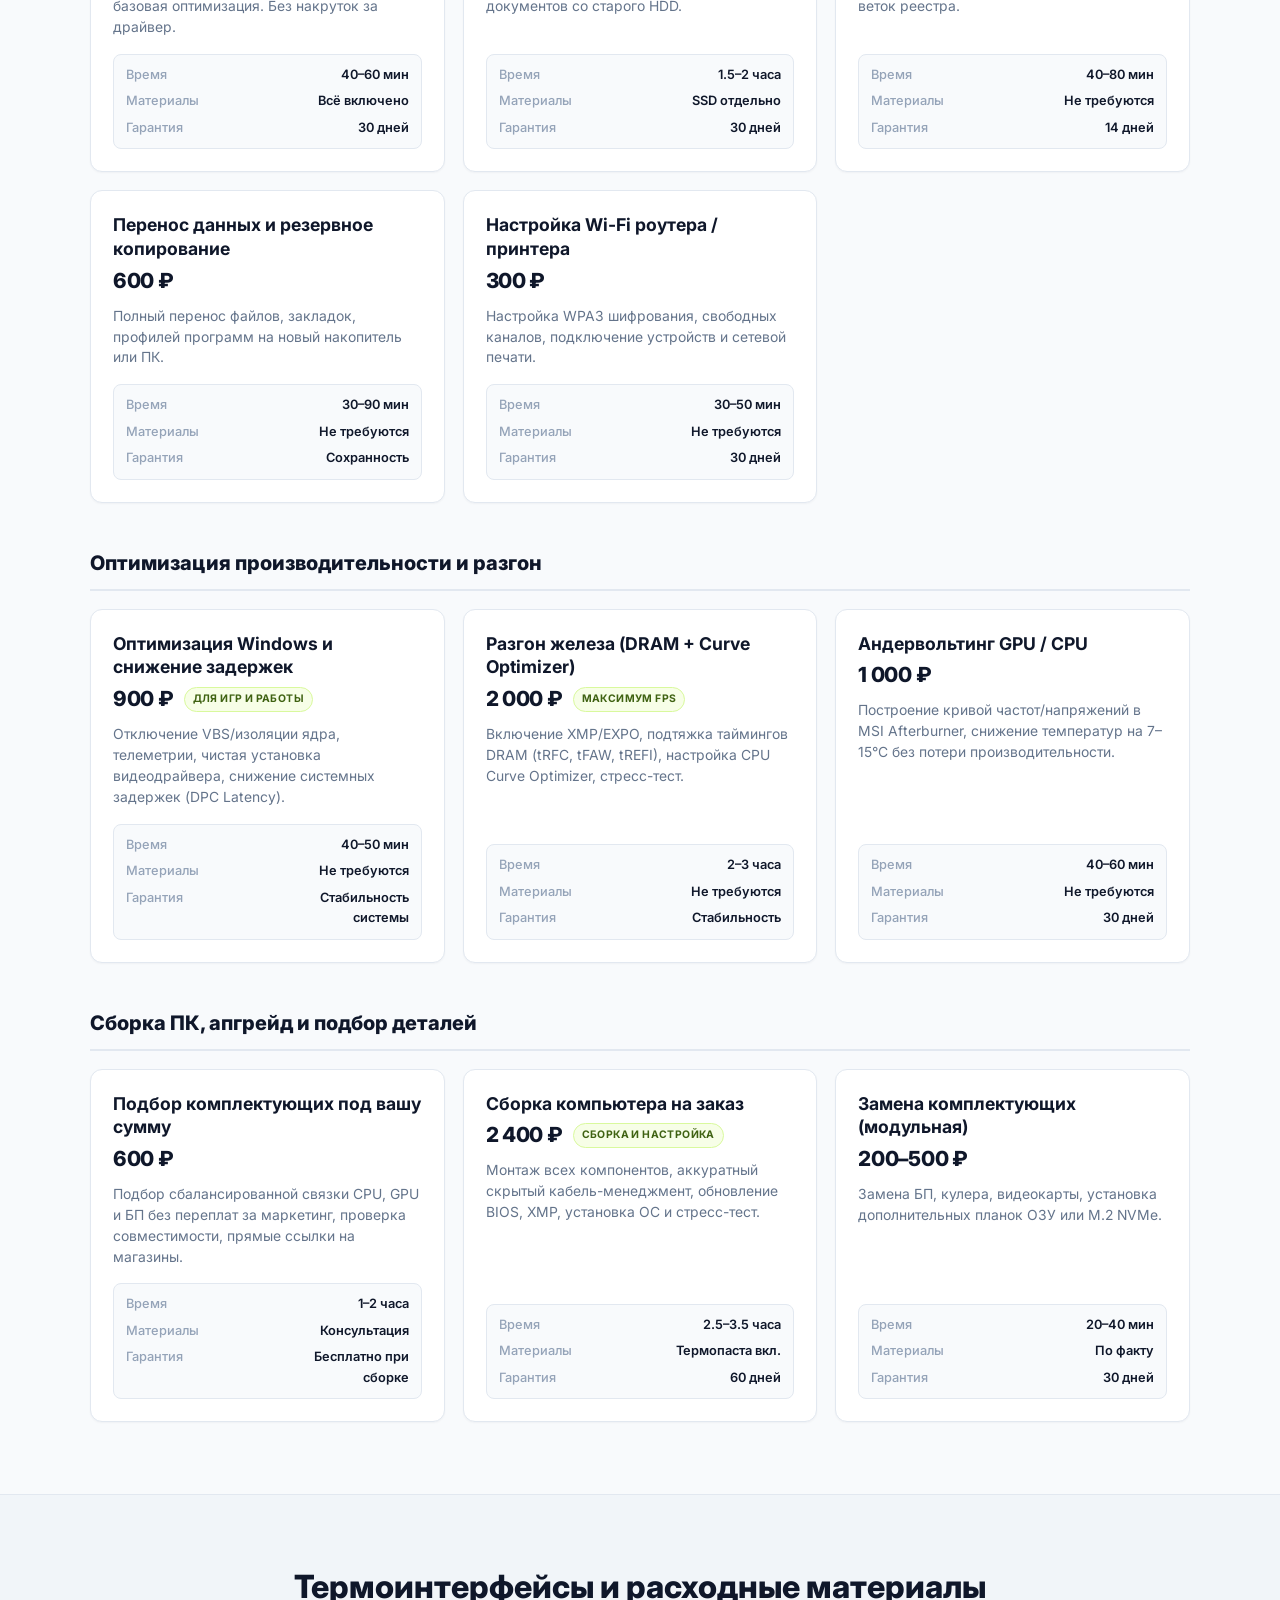
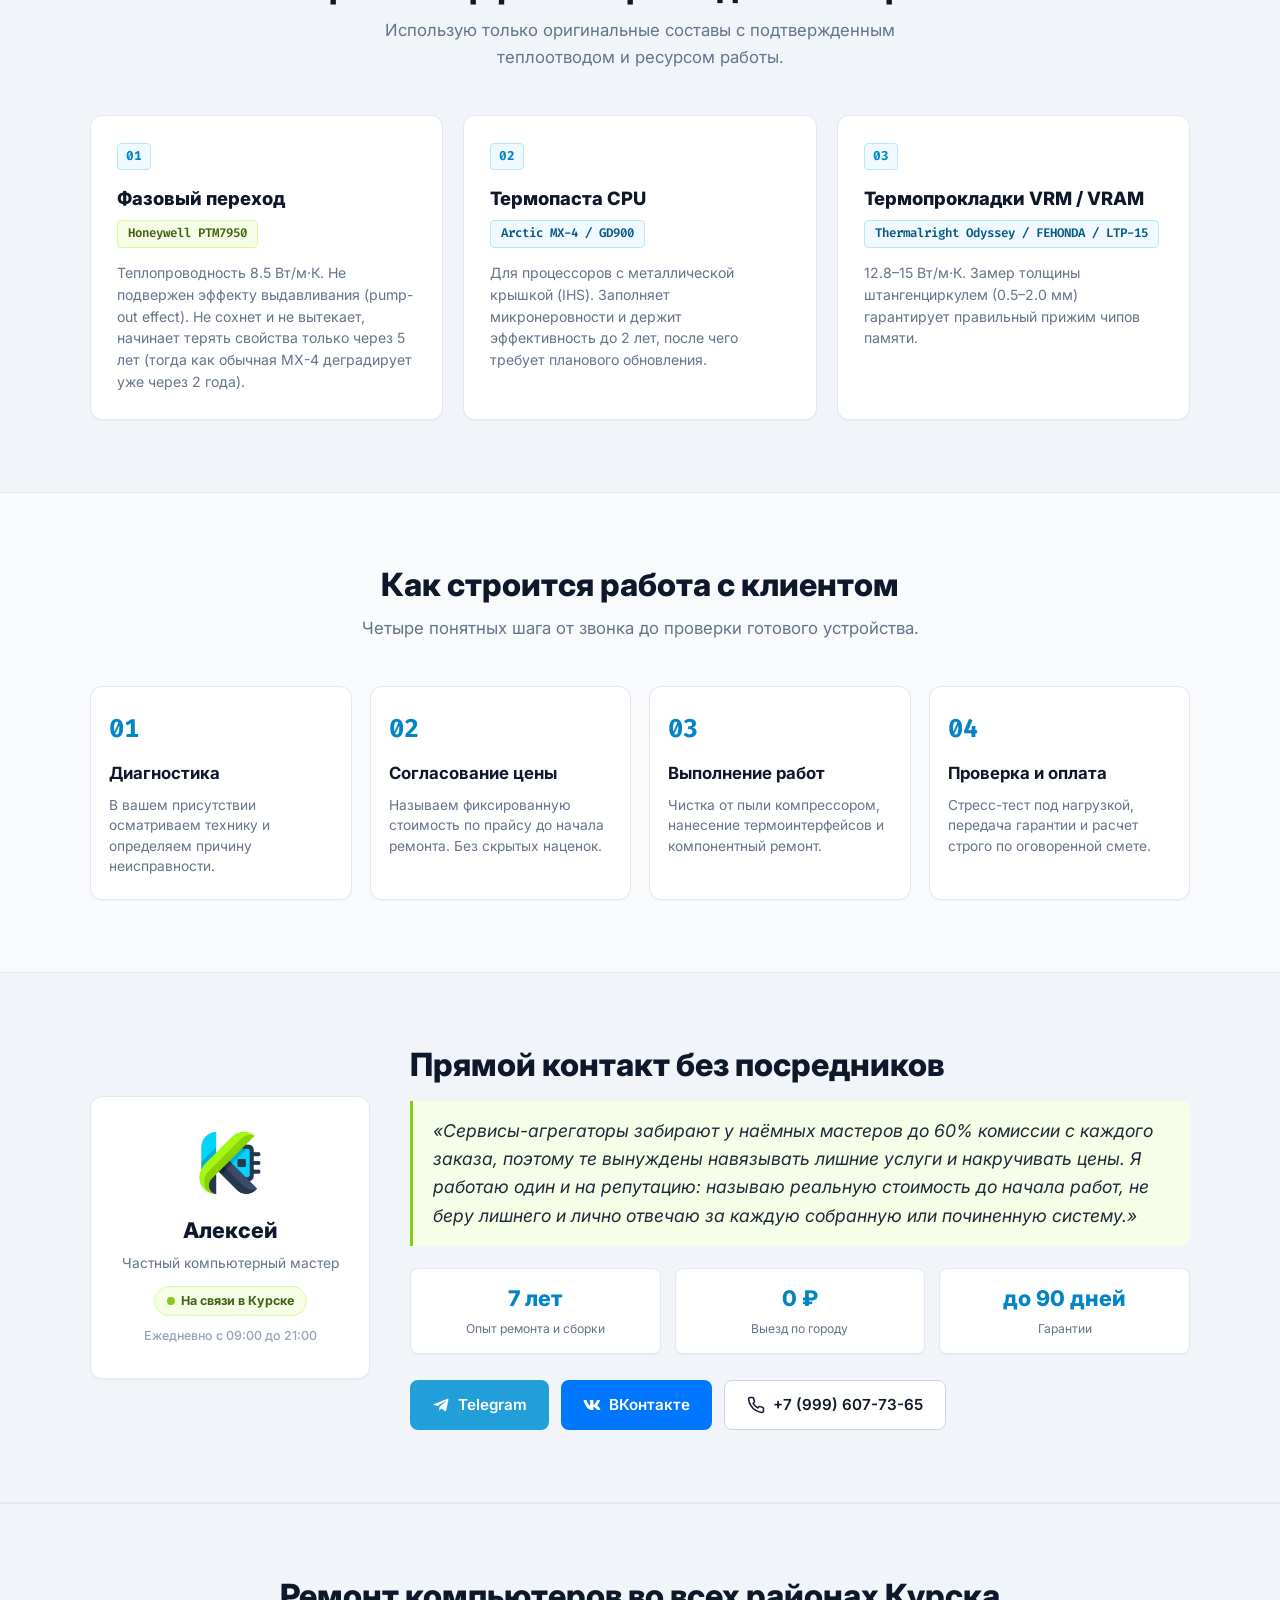
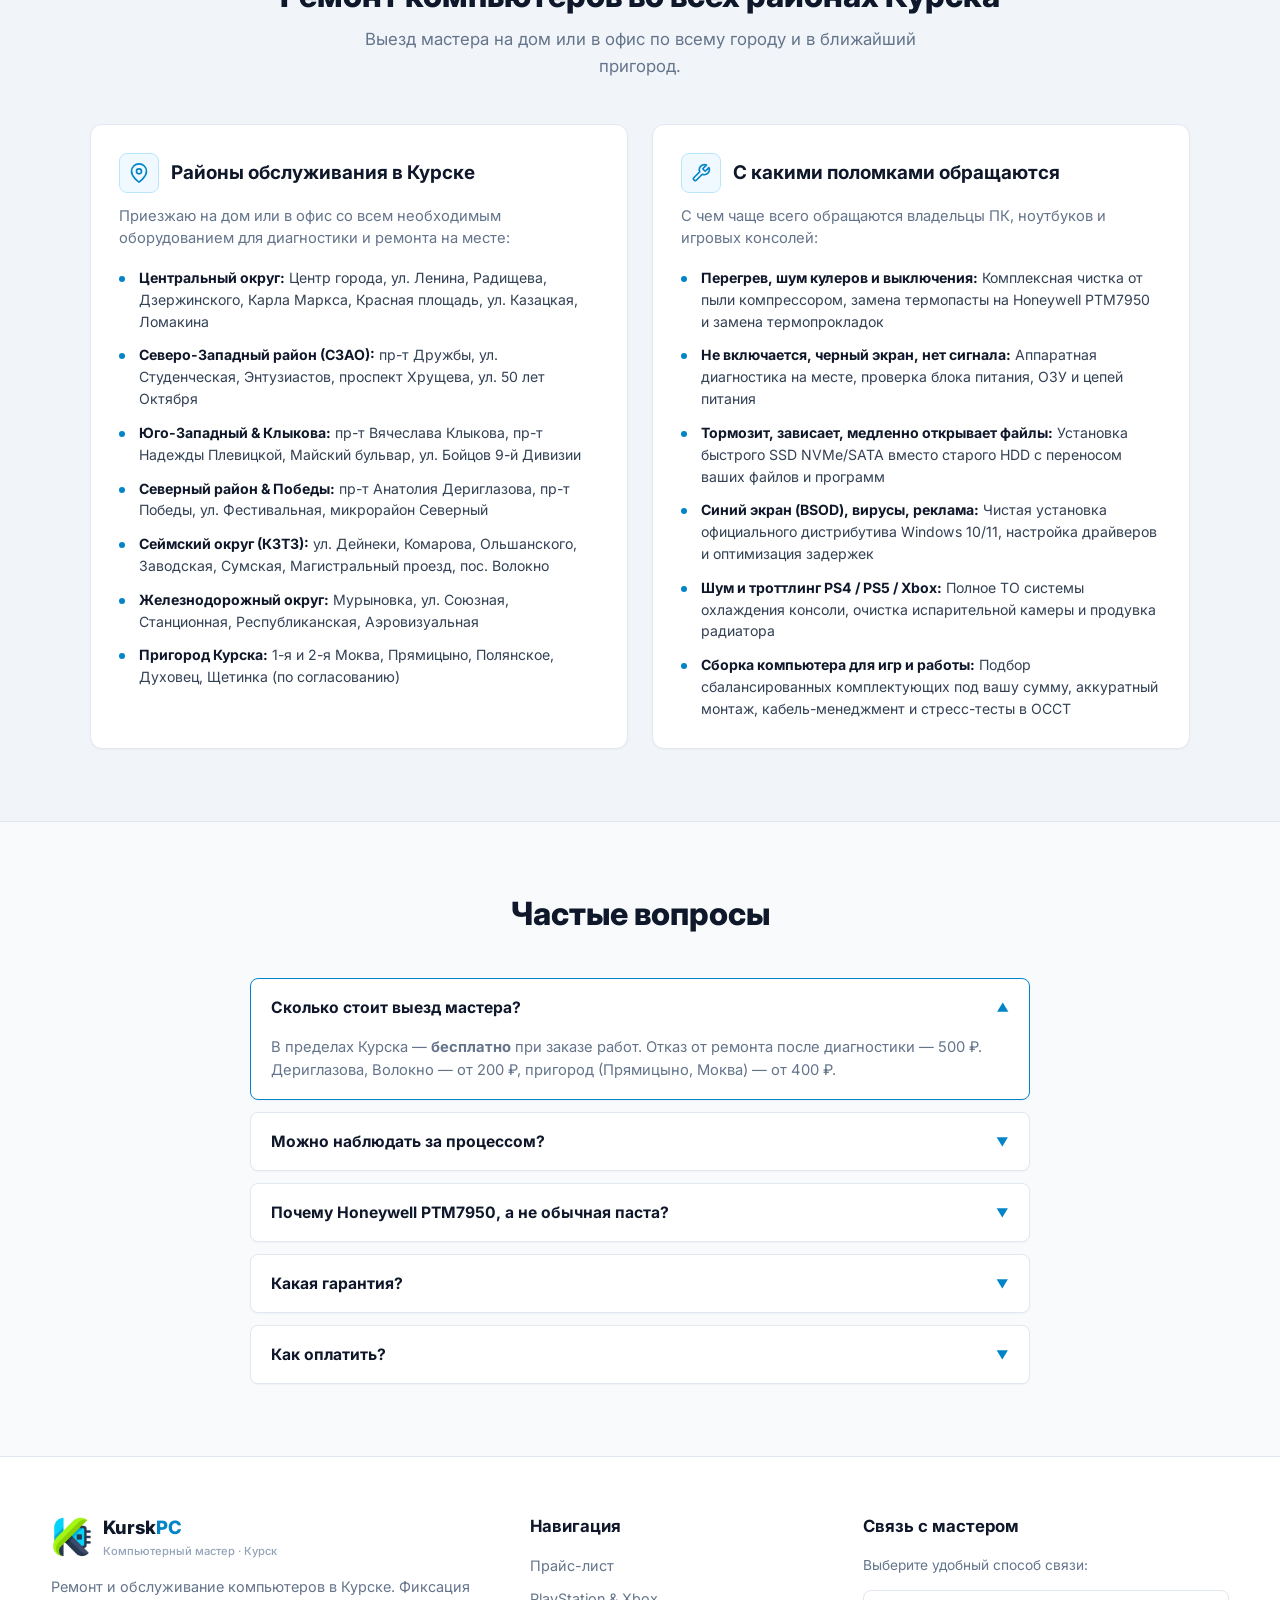
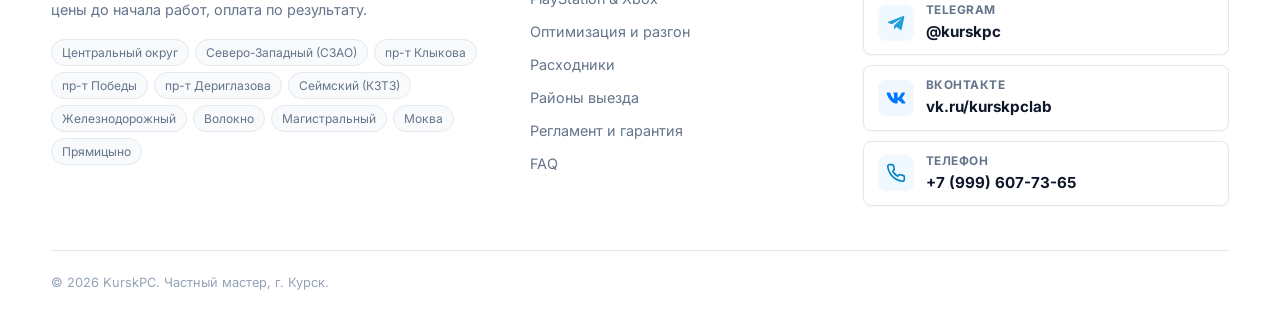
==== commit 34bd2adf: "фикс дизайна" ====
--- a/index.html
+++ b/index.html
@@ -188,7 +188,7 @@
               "itemListElement": [
                 {
                   "@type": "Offer",
-                  "name": "Установка Windows 10/11 под ключ",
+                  "name": "Установка Windows 10/11 с драйверами и настройкой",
                   "price": "900",
                   "priceCurrency": "RUB",
                   "description": "Установка ОС со всеми драйверами, пакетом программ, без скрытых наценок за каждый драйвер."
@@ -215,7 +215,7 @@
               "itemListElement": [
                 {
                   "@type": "Offer",
-                  "name": "Сборка ПК «под ключ» в Курске",
+                  "name": "Сборка ПК на заказ в Курске",
                   "price": "2400",
                   "priceCurrency": "RUB",
                   "description": "Аккуратная сборка, кабель-менеджмент, настройка BIOS, установка Windows и стресс-тесты."
@@ -272,7 +272,7 @@
             "name": "Какая гарантия?",
             "acceptedAnswer": {
               "@type": "Answer",
-              "text": "Чистка ПК — 30 дней. Консоли PS/Xbox — 60 дней. Сборка под ключ — 60 дней. Замена SSD консолей — до 90 дней."
+              "text": "Чистка ПК — 30 дней. Консоли PS/Xbox — 60 дней. Сборка ПК — 60 дней. Замена SSD консолей — до 90 дней."
             }
           },
           {
@@ -330,7 +330,7 @@
   <div class="wrap hero-grid">
     <div>
       <h1>Ремонт и&nbsp;обслуживание компьютеров в&nbsp;Курске</h1>
-      <p class="hero-desc">Частный мастер с выездом на дом. Устраняю перегрев, зависания и аппаратные сбои, чищу от пыли, меняю комплектующие и собираю ПК под ваши задачи. Стоимость согласуем до начала работ, оплата — только за результат.</p>
+      <p class="hero-desc">Частный мастер с выездом на дом. Устраняю перегрев, зависания и аппаратные сбои, чищу от пыли, меняю комплектующие и собираю надежные ПК для игр и работы. Стоимость согласуем до начала работ, оплата — только за результат.</p>
 
       <div class="props">
         <div class="prop">
@@ -381,7 +381,7 @@
 <section class="section section-alt" id="why">
   <div class="wrap">
     <div class="section-head">
-      <div class="section-tag">Прозрачные условия</div>
+      <div class="section-tag">Без наценок и посредников</div>
       <h2 class="section-title">Почему частный мастер, а не агрегаторы?</h2>
       <p class="section-sub">Смета согласуется до начала ремонта, без навязанных услуг и скрытых доплат.</p>
     </div>
@@ -399,7 +399,7 @@
         <div class="cmp-head"><div class="cmp-icon">✓</div><h3 class="cmp-h">KurskPC</h3></div>
         <ul class="cmp-list">
           <li class="cmp-item"><span class="cmp-bullet">✓</span><div><b>Цена фиксируется до начала</b><p>По открытому прайс-листу. Не устроит — ничего не платите.</p></div></li>
-          <li class="cmp-item"><span class="cmp-bullet">✓</span><div><b>Надёжные термоинтерфейсы</b><p>Оригинальный Honeywell PTM7950 и Arctic MX-4 с ресурсом до 5 лет.</p></div></li>
+          <li class="cmp-item"><span class="cmp-bullet">✓</span><div><b>Оригинальные термоинтерфейсы</b><p>Honeywell PTM7950 и Arctic MX-4 с ресурсом работы до 5 лет.</p></div></li>
           <li class="cmp-item"><span class="cmp-bullet">✓</span><div><b>Ремонт и проверка при вас</b><p>Оплата только после того, как вы лично проверите стабильность работы.</p></div></li>
         </ul>
       </div>
@@ -411,7 +411,6 @@
 <section class="section" id="services">
   <div class="wrap">
     <div class="section-head">
-      <div class="section-tag">Прайс-лист</div>
       <h2 class="section-title">Услуги и стоимость работ</h2>
       <p class="section-sub">Все цены актуальны. Выезд по Курску бесплатный при заказе.</p>
     </div>
@@ -421,36 +420,58 @@
     <div class="price-grid">
 
       <article class="price-card">
-        <div class="pc-top"><div><span class="pc-code">HW-01</span> <span class="pc-badge">Популярно</span></div><div class="pc-price">1 000 – 1 300 ₽</div></div>
-        <h4 class="pc-name">Комплексная чистка ПК</h4>
+        <div class="pc-header">
+          <h4 class="pc-name">Комплексная чистка ПК</h4>
+          <div class="pc-price-row">
+            <div class="pc-price">1 000 – 1 300 ₽</div>
+            <span class="pc-badge">Популярно</span>
+          </div>
+        </div>
         <p class="pc-desc">Полная продувка компрессором, замена термопасты на CPU, кабель-менеджмент, стресс-тест в OCCT.</p>
         <dl class="pc-meta"><dt>Время</dt><dd>40–60 мин</dd><dt>Материалы</dt><dd>Термопаста вкл.</dd><dt>Гарантия</dt><dd>30 дней</dd></dl>
       </article>
 
       <article class="price-card">
-        <div class="pc-top"><div><span class="pc-code">HW-02</span></div><div class="pc-price">1 200 – 1 600 ₽</div></div>
-        <h4 class="pc-name">Чистка стандартного ноутбука</h4>
+        <div class="pc-header">
+          <h4 class="pc-name">Чистка стандартного ноутбука</h4>
+          <div class="pc-price-row">
+            <div class="pc-price">1 200 – 1 600 ₽</div>
+          </div>
+        </div>
         <p class="pc-desc">Разборка корпуса, удаление пылевого войлока с радиатора, чистка вентилятора, замена термоинтерфейса CPU/GPU.</p>
         <dl class="pc-meta"><dt>Время</dt><dd>1–1.5 часа</dd><dt>Материалы</dt><dd>PTM7950</dd><dt>Гарантия</dt><dd>30 дней</dd></dl>
       </article>
 
       <article class="price-card">
-        <div class="pc-top"><div><span class="pc-code">HW-03</span> <span class="pc-badge">Для игровых ПК</span></div><div class="pc-price">1 500 – 2 000 ₽</div></div>
-        <h4 class="pc-name">Чистка игрового ноутбука</h4>
+        <div class="pc-header">
+          <h4 class="pc-name">Чистка игрового ноутбука</h4>
+          <div class="pc-price-row">
+            <div class="pc-price">1 500 – 2 000 ₽</div>
+            <span class="pc-badge">Игровые ноутбуки</span>
+          </div>
+        </div>
         <p class="pc-desc">Разборка двухконтурной СО, очистка спаренных турбин, Honeywell PTM7950 с высоким прижимом, ревизия термопрокладок VRM.</p>
         <dl class="pc-meta"><dt>Время</dt><dd>1.5–2 часа</dd><dt>Материалы</dt><dd>PTM7950</dd><dt>Гарантия</dt><dd>30 дней</dd></dl>
       </article>
 
       <article class="price-card">
-        <div class="pc-top"><div><span class="pc-code">HW-04</span></div><div class="pc-price">1 000 – 1 500 ₽</div></div>
-        <h4 class="pc-name">Обслуживание видеокарты (GPU)</h4>
+        <div class="pc-header">
+          <h4 class="pc-name">Обслуживание видеокарты (GPU)</h4>
+          <div class="pc-price-row">
+            <div class="pc-price">1 000 – 1 500 ₽</div>
+          </div>
+        </div>
         <p class="pc-desc">Разборка СО, очистка радиатора, замена термопасты на чипе, замер и замена потёкших прокладок VRAM/VRM.</p>
         <dl class="pc-meta"><dt>Время</dt><dd>1–1.5 часа</dd><dt>Материалы</dt><dd>Прокладки по прайсу</dd><dt>Гарантия</dt><dd>30 дней</dd></dl>
       </article>
 
       <article class="price-card">
-        <div class="pc-top"><div><span class="pc-code">HW-05</span></div><div class="pc-price">400 ₽</div></div>
-        <h4 class="pc-name">Замена / смазка кулеров</h4>
+        <div class="pc-header">
+          <h4 class="pc-name">Замена / смазка кулеров</h4>
+          <div class="pc-price-row">
+            <div class="pc-price">400 ₽</div>
+          </div>
+        </div>
         <p class="pc-desc">Демонтаж шумящего вентилятора, разборка, смазка подшипника синтетическим маслом или установка нового.</p>
         <dl class="pc-meta"><dt>Время</dt><dd>20–30 мин</dd><dt>Материалы</dt><dd>Смазка вкл.</dd><dt>Гарантия</dt><dd>14 дней</dd></dl>
       </article>
@@ -461,43 +482,68 @@
     <div class="price-grid">
 
       <article class="price-card">
-        <div class="pc-top"><div><span class="pc-code">CS-01</span> <span class="pc-badge">Популярно</span></div><div class="pc-price">1 100 – 1 400 ₽</div></div>
-        <h4 class="pc-name">Полное ТО PlayStation 4 (Fat/Slim/Pro)</h4>
+        <div class="pc-header">
+          <h4 class="pc-name">Полное ТО PlayStation 4 (Fat/Slim/Pro)</h4>
+          <div class="pc-price-row">
+            <div class="pc-price">1 100 – 1 400 ₽</div>
+            <span class="pc-badge">Популярно</span>
+          </div>
+        </div>
         <p class="pc-desc">Полная разборка (Torx Security), продувка рёбер радиатора, нанесение Honeywell PTM7950 на APU, замена термопрокладок памяти.</p>
         <dl class="pc-meta"><dt>Время</dt><dd>1–1.5 часа</dd><dt>Материалы</dt><dd>Honeywell вкл.</dd><dt>Гарантия</dt><dd>60 дней</dd></dl>
       </article>
 
       <article class="price-card">
-        <div class="pc-top"><div><span class="pc-code">CS-02</span></div><div class="pc-price">1 100 – 1 400 ₽</div></div>
-        <h4 class="pc-name">Чистка Xbox One (S/X) / Series S</h4>
+        <div class="pc-header">
+          <h4 class="pc-name">Чистка Xbox One (S/X) / Series S</h4>
+          <div class="pc-price-row">
+            <div class="pc-price">1 100 – 1 400 ₽</div>
+          </div>
+        </div>
         <p class="pc-desc">Разборка корпуса, продувка радиатора, замена высохшей заводской пасты на APU, чистка турбины.</p>
         <dl class="pc-meta"><dt>Время</dt><dd>1–1.5 часа</dd><dt>Материалы</dt><dd>Honeywell вкл.</dd><dt>Гарантия</dt><dd>60 дней</dd></dl>
       </article>
 
       <article class="price-card">
-        <div class="pc-top"><div><span class="pc-code">CS-03</span></div><div class="pc-price">2 000 ₽</div></div>
-        <h4 class="pc-name">Полное ТО Xbox Series X</h4>
+        <div class="pc-header">
+          <h4 class="pc-name">Полное ТО Xbox Series X</h4>
+          <div class="pc-price-row">
+            <div class="pc-price">2 000 ₽</div>
+          </div>
+        </div>
         <p class="pc-desc">Послойная разборка двухплатной башни, чистка испарительной камеры и вентилятора, замена термоинтерфейса.</p>
         <dl class="pc-meta"><dt>Время</dt><dd>1.5–2 часа</dd><dt>Материалы</dt><dd>Honeywell вкл.</dd><dt>Гарантия</dt><dd>60 дней</dd></dl>
       </article>
 
       <article class="price-card">
-        <div class="pc-top"><div><span class="pc-code">CS-04</span></div><div class="pc-price">500 ₽</div></div>
-        <h4 class="pc-name">Профилактика PlayStation 5</h4>
+        <div class="pc-header">
+          <h4 class="pc-name">Профилактика PlayStation 5</h4>
+          <div class="pc-price-row">
+            <div class="pc-price">500 ₽</div>
+          </div>
+        </div>
         <p class="pc-desc">Снятие боковых панелей, демонтаж крыльчатки, чистка пылеуловителей и продувка радиатора (без разгерметизации ЖМ).</p>
         <dl class="pc-meta"><dt>Время</dt><dd>40–60 мин</dd><dt>Материалы</dt><dd>Не требуются</dd><dt>Гарантия</dt><dd>30 дней</dd></dl>
       </article>
 
       <article class="price-card">
-        <div class="pc-top"><div><span class="pc-code">CS-05</span></div><div class="pc-price">900 ₽</div></div>
-        <h4 class="pc-name">Замена накопителя PS4 / Xbox на SSD</h4>
+        <div class="pc-header">
+          <h4 class="pc-name">Замена накопителя PS4 / Xbox на SSD</h4>
+          <div class="pc-price-row">
+            <div class="pc-price">900 ₽</div>
+          </div>
+        </div>
         <p class="pc-desc">Физическая замена диска 2.5", инициализация системы, установка последней прошивки через Recovery.</p>
         <dl class="pc-meta"><dt>Время</dt><dd>40–60 мин</dd><dt>Материалы</dt><dd>Накопитель клиента</dd><dt>Гарантия</dt><dd>90 дней</dd></dl>
       </article>
 
       <article class="price-card">
-        <div class="pc-top"><div><span class="pc-code">CS-06</span></div><div class="pc-price">900 ₽</div></div>
-        <h4 class="pc-name">Прошивка / активация HEN (PS4 / PS5)</h4>
+        <div class="pc-header">
+          <h4 class="pc-name">Прошивка / активация HEN (PS4 / PS5)</h4>
+          <div class="pc-price-row">
+            <div class="pc-price">900 ₽</div>
+          </div>
+        </div>
         <p class="pc-desc">Установка и настройка HEN / GoldHEN для запуска игр и приложений с внешнего накопителя. Только при подходящей версии прошивки консоли. Настройка хоста и подробный инструктаж.</p>
         <dl class="pc-meta"><dt>Время</dt><dd>40–80 мин</dd><dt>Материалы</dt><dd>ПО мастера</dd><dt>Гарантия</dt><dd>Консультация</dd></dl>
       </article>
@@ -508,36 +554,58 @@
     <div class="price-grid">
 
       <article class="price-card">
-        <div class="pc-top"><div><span class="pc-code">SW-01</span> <span class="pc-badge">Без скрытых доплат</span></div><div class="pc-price">900 ₽</div></div>
-        <h4 class="pc-name">Установка Windows 10/11 под ключ</h4>
+        <div class="pc-header">
+          <h4 class="pc-name">Установка Windows 10/11 с драйверами</h4>
+          <div class="pc-price-row">
+            <div class="pc-price">900 ₽</div>
+            <span class="pc-badge">Без скрытых доплат</span>
+          </div>
+        </div>
         <p class="pc-desc">Все драйверы и библиотеки, обновления, браузер, мультимедиа, офис, архиватор и базовая оптимизация. Без накруток за драйвер.</p>
         <dl class="pc-meta"><dt>Время</dt><dd>40–60 мин</dd><dt>Материалы</dt><dd>Всё включено</dd><dt>Гарантия</dt><dd>30 дней</dd></dl>
       </article>
 
       <article class="price-card">
-        <div class="pc-top"><div><span class="pc-code">SW-02</span> <span class="pc-badge">Комплекс</span></div><div class="pc-price">1 500 ₽</div></div>
-        <h4 class="pc-name">Комплекс «Второе дыхание» (SSD + Windows)</h4>
+        <div class="pc-header">
+          <h4 class="pc-name">Комплекс «Второе дыхание» (SSD + Windows)</h4>
+          <div class="pc-price-row">
+            <div class="pc-price">1 500 ₽</div>
+            <span class="pc-badge">Комплекс</span>
+          </div>
+        </div>
         <p class="pc-desc">Подбор и монтаж SSD, чистая установка ОС, настройка драйверов, перенос фото/документов со старого HDD.</p>
         <dl class="pc-meta"><dt>Время</dt><dd>1.5–2 часа</dd><dt>Материалы</dt><dd>SSD отдельно</dd><dt>Гарантия</dt><dd>30 дней</dd></dl>
       </article>
 
       <article class="price-card">
-        <div class="pc-top"><div><span class="pc-code">SW-03</span></div><div class="pc-price">500 ₽</div></div>
-        <h4 class="pc-name">Удаление вирусов, майнеров и рекламы</h4>
+        <div class="pc-header">
+          <h4 class="pc-name">Удаление вирусов, майнеров и рекламы</h4>
+          <div class="pc-price-row">
+            <div class="pc-price">500 ₽</div>
+          </div>
+        </div>
         <p class="pc-desc">Удаление скрытых служб, майнеров и троянов, очистка автозагрузки и системных веток реестра.</p>
         <dl class="pc-meta"><dt>Время</dt><dd>40–80 мин</dd><dt>Материалы</dt><dd>Не требуются</dd><dt>Гарантия</dt><dd>14 дней</dd></dl>
       </article>
 
       <article class="price-card">
-        <div class="pc-top"><div><span class="pc-code">SW-04</span></div><div class="pc-price">600 ₽</div></div>
-        <h4 class="pc-name">Перенос данных и резервное копирование</h4>
+        <div class="pc-header">
+          <h4 class="pc-name">Перенос данных и резервное копирование</h4>
+          <div class="pc-price-row">
+            <div class="pc-price">600 ₽</div>
+          </div>
+        </div>
         <p class="pc-desc">Полный перенос файлов, закладок, профилей программ на новый накопитель или ПК.</p>
         <dl class="pc-meta"><dt>Время</dt><dd>30–90 мин</dd><dt>Материалы</dt><dd>Не требуются</dd><dt>Гарантия</dt><dd>Сохранность</dd></dl>
       </article>
 
       <article class="price-card">
-        <div class="pc-top"><div><span class="pc-code">SW-05</span></div><div class="pc-price">300 ₽</div></div>
-        <h4 class="pc-name">Настройка Wi-Fi роутера / принтера</h4>
+        <div class="pc-header">
+          <h4 class="pc-name">Настройка Wi-Fi роутера / принтера</h4>
+          <div class="pc-price-row">
+            <div class="pc-price">300 ₽</div>
+          </div>
+        </div>
         <p class="pc-desc">Настройка WPA3 шифрования, свободных каналов, подключение устройств и сетевой печати.</p>
         <dl class="pc-meta"><dt>Время</dt><dd>30–50 мин</dd><dt>Материалы</dt><dd>Не требуются</dd><dt>Гарантия</dt><dd>30 дней</dd></dl>
       </article>
@@ -548,22 +616,36 @@
     <div class="price-grid">
 
       <article class="price-card">
-        <div class="pc-top"><div><span class="pc-code">OC-01</span> <span class="pc-badge">Тюнинг ОС</span></div><div class="pc-price">900 ₽</div></div>
-        <h4 class="pc-name">Оптимизация Windows и снижение задержек</h4>
+        <div class="pc-header">
+          <h4 class="pc-name">Оптимизация Windows и снижение задержек</h4>
+          <div class="pc-price-row">
+            <div class="pc-price">900 ₽</div>
+            <span class="pc-badge">Для игр и работы</span>
+          </div>
+        </div>
         <p class="pc-desc">Отключение VBS/изоляции ядра, телеметрии, чистая установка видеодрайвера, снижение системных задержек (DPC Latency).</p>
         <dl class="pc-meta"><dt>Время</dt><dd>40–50 мин</dd><dt>Материалы</dt><dd>Не требуются</dd><dt>Гарантия</dt><dd>Стабильность системы</dd></dl>
       </article>
 
       <article class="price-card">
-        <div class="pc-top"><div><span class="pc-code">OC-02</span> <span class="pc-badge">PRO</span></div><div class="pc-price">2 000 ₽</div></div>
-        <h4 class="pc-name">Разгон железа (DRAM + Curve Optimizer)</h4>
-        <p class="pc-desc">OC-01 + включение XMP/EXPO, подтяжка таймингов DRAM (tRFC, tFAW, tREFI), настройка CPU Curve Optimizer, стресс-тест.</p>
+        <div class="pc-header">
+          <h4 class="pc-name">Разгон железа (DRAM + Curve Optimizer)</h4>
+          <div class="pc-price-row">
+            <div class="pc-price">2 000 ₽</div>
+            <span class="pc-badge">Максимум FPS</span>
+          </div>
+        </div>
+        <p class="pc-desc">Включение XMP/EXPO, подтяжка таймингов DRAM (tRFC, tFAW, tREFI), настройка CPU Curve Optimizer, стресс-тест.</p>
         <dl class="pc-meta"><dt>Время</dt><dd>2–3 часа</dd><dt>Материалы</dt><dd>Не требуются</dd><dt>Гарантия</dt><dd>Стабильность</dd></dl>
       </article>
 
       <article class="price-card">
-        <div class="pc-top"><div><span class="pc-code">OC-03</span></div><div class="pc-price">1 000 ₽</div></div>
-        <h4 class="pc-name">Андервольтинг GPU / CPU</h4>
+        <div class="pc-header">
+          <h4 class="pc-name">Андервольтинг GPU / CPU</h4>
+          <div class="pc-price-row">
+            <div class="pc-price">1 000 ₽</div>
+          </div>
+        </div>
         <p class="pc-desc">Построение кривой частот/напряжений в MSI Afterburner, снижение температур на 7–15°C без потери производительности.</p>
         <dl class="pc-meta"><dt>Время</dt><dd>40–60 мин</dd><dt>Материалы</dt><dd>Не требуются</dd><dt>Гарантия</dt><dd>30 дней</dd></dl>
       </article>
@@ -574,22 +656,35 @@
     <div class="price-grid">
 
       <article class="price-card">
-        <div class="pc-top"><div><span class="pc-code">PC-01</span></div><div class="pc-price">600 ₽</div></div>
-        <h4 class="pc-name">Подбор комплектующих под бюджет</h4>
-        <p class="pc-desc">Подбор оптимальной конфигурации CPU, GPU и БП под бюджет, проверка совместимости, ссылки на магазины.</p>
+        <div class="pc-header">
+          <h4 class="pc-name">Подбор комплектующих под вашу сумму</h4>
+          <div class="pc-price-row">
+            <div class="pc-price">600 ₽</div>
+          </div>
+        </div>
+        <p class="pc-desc">Подбор сбалансированной связки CPU, GPU и БП без переплат за маркетинг, проверка совместимости, прямые ссылки на магазины.</p>
         <dl class="pc-meta"><dt>Время</dt><dd>1–2 часа</dd><dt>Материалы</dt><dd>Консультация</dd><dt>Гарантия</dt><dd>Бесплатно при сборке</dd></dl>
       </article>
 
       <article class="price-card">
-        <div class="pc-top"><div><span class="pc-code">PC-02</span> <span class="pc-badge">Под ключ</span></div><div class="pc-price">2 400 ₽</div></div>
-        <h4 class="pc-name">Сборка ПК «под ключ»</h4>
-        <p class="pc-desc">Монтаж всех компонентов, скрытый кабель-менеджмент, прошивка BIOS, XMP, установка ОС и стресс-тест.</p>
+        <div class="pc-header">
+          <h4 class="pc-name">Сборка компьютера на заказ</h4>
+          <div class="pc-price-row">
+            <div class="pc-price">2 400 ₽</div>
+            <span class="pc-badge">Сборка и настройка</span>
+          </div>
+        </div>
+        <p class="pc-desc">Монтаж всех компонентов, аккуратный скрытый кабель-менеджмент, обновление BIOS, XMP, установка ОС и стресс-тест.</p>
         <dl class="pc-meta"><dt>Время</dt><dd>2.5–3.5 часа</dd><dt>Материалы</dt><dd>Термопаста вкл.</dd><dt>Гарантия</dt><dd>60 дней</dd></dl>
       </article>
 
       <article class="price-card">
-        <div class="pc-top"><div><span class="pc-code">PC-03</span></div><div class="pc-price">200–500 ₽</div></div>
-        <h4 class="pc-name">Замена комплектующих (модульная)</h4>
+        <div class="pc-header">
+          <h4 class="pc-name">Замена комплектующих (модульная)</h4>
+          <div class="pc-price-row">
+            <div class="pc-price">200–500 ₽</div>
+          </div>
+        </div>
         <p class="pc-desc">Замена БП, кулера, видеокарты, установка дополнительных планок ОЗУ или M.2 NVMe.</p>
         <dl class="pc-meta"><dt>Время</dt><dd>20–40 мин</dd><dt>Материалы</dt><dd>По факту</dd><dt>Гарантия</dt><dd>30 дней</dd></dl>
       </article>
@@ -601,9 +696,8 @@
 <section class="section section-alt" id="materials">
   <div class="wrap">
     <div class="section-head">
-      <div class="section-tag">Материалы</div>
-      <h2 class="section-title">Проверенные расходные материалы</h2>
-      <p class="section-sub">Открытый список термоинтерфейсов, которые я использую при обслуживании.</p>
+      <h2 class="section-title">Термоинтерфейсы и расходные материалы</h2>
+      <p class="section-sub">Использую только оригинальные составы с подтвержденным теплоотводом и ресурсом работы.</p>
     </div>
 
     <div class="mat-grid">
@@ -633,8 +727,8 @@
 <section class="section" id="warranty">
   <div class="wrap">
     <div class="section-head">
-      <div class="section-tag">Регламент</div>
       <h2 class="section-title">Как строится работа с клиентом</h2>
+      <p class="section-sub">Четыре понятных шага от звонка до проверки готового устройства.</p>
     </div>
 
     <div class="steps-grid">
@@ -677,9 +771,8 @@
       <div class="master-sub-text">Ежедневно с 09:00 до 21:00</div>
     </div>
     <div>
-      <div class="section-tag">Частный мастер</div>
       <h2 class="section-title">Прямой контакт без посредников</h2>
-      <blockquote class="master-quote">«Я работаю без посредников и агрегаторов, где клиентам накручивают тройные счета. Вы общаетесь напрямую со мной, я ремонтирую вашу технику и лично отвечаю за результат и сохранность устройства.»</blockquote>
+      <blockquote class="master-quote">«Сервисы-агрегаторы забирают у наёмных мастеров до 60% комиссии с каждого заказа, поэтому те вынуждены навязывать лишние услуги и накручивать цены. Я работаю один и на репутацию: называю реальную стоимость до начала работ, не беру лишнего и лично отвечаю за каждую собранную или починенную систему.»</blockquote>
       <div class="master-stats">
         <div class="m-stat"><strong>7 лет</strong><span>Опыт ремонта и сборки</span></div>
         <div class="m-stat"><strong>0 ₽</strong><span>Выезд по городу</span></div>
@@ -707,9 +800,8 @@
 <section class="section section-alt" id="coverage">
   <div class="wrap">
     <div class="section-head">
-      <div class="section-tag">География работы</div>
       <h2 class="section-title">Ремонт компьютеров во всех районах Курска</h2>
-      <p class="section-sub">Выезд мастера на дом или в офис во все районы города и ближайший пригород.</p>
+      <p class="section-sub">Выезд мастера на дом или в офис по всему городу и в ближайший пригород.</p>
     </div>
 
     <div class="coverage-grid">
@@ -720,7 +812,7 @@
           </div>
           <h3>Районы обслуживания в Курске</h3>
         </div>
-        <p class="cov-desc">Мастер приедет с необходимым инструментом и оборудованием для диагностики и ремонта на месте:</p>
+        <p class="cov-desc">Приезжаю на дом или в офис со всем необходимым оборудованием для диагностики и ремонта на месте:</p>
         <ul class="cov-list">
           <li><strong>Центральный округ:</strong> Центр города, ул. Ленина, Радищева, Дзержинского, Карла Маркса, Красная площадь, ул. Казацкая, Ломакина</li>
           <li><strong>Северо-Западный район (СЗАО):</strong> пр-т Дружбы, ул. Студенческая, Энтузиастов, проспект Хрущева, ул. 50 лет Октября</li>
@@ -739,14 +831,14 @@
           </div>
           <h3>С какими поломками обращаются</h3>
         </div>
-        <p class="cov-desc">Устраняю типовые и сложные неисправности компьютеров, ноутбуков и игровых консолей:</p>
+        <p class="cov-desc">С чем чаще всего обращаются владельцы ПК, ноутбуков и игровых консолей:</p>
         <ul class="cov-list">
           <li><strong>Перегрев, шум кулеров и выключения:</strong> Комплексная чистка от пыли компрессором, замена термопасты на Honeywell PTM7950 и замена термопрокладок</li>
           <li><strong>Не включается, черный экран, нет сигнала:</strong> Аппаратная диагностика на месте, проверка блока питания, ОЗУ и цепей питания</li>
           <li><strong>Тормозит, зависает, медленно открывает файлы:</strong> Установка быстрого SSD NVMe/SATA вместо старого HDD с переносом ваших файлов и программ</li>
           <li><strong>Синий экран (BSOD), вирусы, реклама:</strong> Чистая установка официального дистрибутива Windows 10/11, настройка драйверов и оптимизация задержек</li>
           <li><strong>Шум и троттлинг PS4 / PS5 / Xbox:</strong> Полное ТО системы охлаждения консоли, очистка испарительной камеры и продувка радиатора</li>
-          <li><strong>Сборка игрового ПК под ключ:</strong> Подбор комплектующих под ваш бюджет, аккуратная сборка, кабель-менеджмент и стресс-тесты в OCCT</li>
+          <li><strong>Сборка компьютера для игр и работы:</strong> Подбор сбалансированных комплектующих под вашу сумму, аккуратный монтаж, кабель-менеджмент и стресс-тесты в OCCT</li>
         </ul>
       </div>
     </div>
@@ -757,7 +849,6 @@
 <section class="section" id="faq">
   <div class="wrap">
     <div class="section-head">
-      <div class="section-tag">FAQ</div>
       <h2 class="section-title">Частые вопросы</h2>
     </div>
 
@@ -776,7 +867,7 @@
       </div>
       <div class="faq-item">
         <div class="faq-q"><span>Какая гарантия?</span><span class="faq-chevron">▼</span></div>
-        <div class="faq-a">Чистка ПК — 30 дней. Консоли PS/Xbox — 60 дней. Сборка под ключ — 60 дней. Замена SSD консолей — до 90 дней.</div>
+        <div class="faq-a">Чистка ПК — 30 дней. Консоли PS/Xbox — 60 дней. Сборка ПК — 60 дней. Замена SSD консолей — до 90 дней.</div>
       </div>
       <div class="faq-item">
         <div class="faq-q"><span>Как оплатить?</span><span class="faq-chevron">▼</span></div>
--- a/styles/main.css
+++ b/styles/main.css
@@ -323,21 +323,45 @@
   border-color: var(--blue);
   box-shadow: var(--shadow-card-hover);
 }
-.pc-top { display: flex; align-items: center; justify-content: space-between; margin-bottom: 10px; }
-.pc-code {
-  font-family: var(--mono); font-size: .74rem; font-weight: 600;
-  color: var(--blue); background: var(--blue-light);
-  padding: 3px 8px; border-radius: 4px;
-  border: 1px solid var(--blue-border);
+.price-card:hover .pc-price {
+  color: var(--blue);
+}
+.pc-header {
+  margin-bottom: 12px;
+}
+.pc-name {
+  font-size: 1.1rem;
+  font-weight: 700;
+  color: var(--text-bright);
+  line-height: 1.35;
+  margin-bottom: 8px;
+}
+.pc-price-row {
+  display: flex;
+  align-items: center;
+  gap: 10px;
+}
+.pc-price {
+  font-size: 1.3rem;
+  font-weight: 800;
+  color: var(--text-bright);
+  letter-spacing: -0.3px;
+  line-height: 1.2;
+  transition: color .15s ease;
 }
 .pc-badge {
-  font-size: .68rem; font-weight: 700; text-transform: uppercase;
-  color: var(--lime-dark); background: var(--lime-light);
+  display: inline-flex;
+  align-items: center;
+  font-size: .65rem;
+  font-weight: 700;
+  text-transform: uppercase;
+  letter-spacing: .4px;
+  color: var(--lime-dark);
+  background: var(--lime-light);
   border: 1px solid var(--lime-border);
-  padding: 3px 8px; border-radius: var(--radius-pill);
-}
-.pc-price { font-size: 1.25rem; font-weight: 800; color: var(--text-bright); }
-.pc-name { font-size: 1.05rem; font-weight: 700; color: var(--text-bright); margin-bottom: 8px; line-height: 1.35; }
+  padding: 3px 8px;
+  border-radius: var(--radius-pill);
+}
 .pc-desc { font-size: .87rem; color: var(--text-dim); line-height: 1.5; margin-bottom: 16px; flex-grow: 1; }
 .pc-meta {
   display: grid; grid-template-columns: 1fr 1fr; gap: 6px;
@@ -762,52 +786,36 @@
     background: #ffffff;
     box-shadow: 0 4px 14px rgba(2, 132, 199, 0.08);
   }
+  .pc-header {
+    margin-bottom: 0;
+    width: 100%;
+  }
   .pc-name {
-    order: 1;
     font-size: 0.96rem;
     font-weight: 700;
     color: var(--text-bright);
-    margin-bottom: 6px;
+    margin-bottom: 4px;
     line-height: 1.35;
-    width: 100%;
-  }
-  .pc-top {
-    order: 2;
+  }
+  .pc-price-row {
     display: flex;
     align-items: center;
-    justify-content: space-between;
-    gap: 10px;
+    gap: 8px;
     width: 100%;
-    margin-bottom: 0;
-  }
-  .pc-top > div {
-    display: flex;
-    align-items: center;
-    gap: 6px;
-    flex-wrap: wrap;
-    min-width: 0;
-  }
-  .pc-code {
-    font-size: 0.72rem;
-    padding: 2px 6px;
-  }
-  .pc-badge {
-    font-size: 0.68rem;
-    padding: 2px 6px;
   }
   .pc-price {
     font-size: 1.05rem;
     font-weight: 800;
     color: var(--blue);
+    line-height: 1.2;
     white-space: nowrap;
     flex-shrink: 0;
-    text-align: right;
-    display: inline-flex;
-    align-items: center;
-    gap: 6px;
-    margin-left: auto;
-  }
-  .pc-price::after {
+  }
+  .pc-badge {
+    font-size: 0.62rem;
+    padding: 2px 6px;
+  }
+  .pc-price-row::after {
     content: "";
     display: inline-block;
     width: 6px;
@@ -816,16 +824,16 @@
     border-bottom: 2px solid var(--text-muted);
     transform: rotate(45deg);
     transition: transform .2s ease, border-color .2s ease;
-    margin-top: -3px;
+    margin-left: auto;
+    margin-top: -2px;
     flex-shrink: 0;
   }
-  .price-card.open .pc-price::after {
+  .price-card.open .pc-price-row::after {
     transform: rotate(-135deg);
-    margin-top: 3px;
+    margin-top: 2px;
     border-color: var(--blue);
   }
   .pc-desc {
-    order: 3;
     display: none;
     font-size: 0.86rem;
     color: var(--text-dim);
@@ -835,7 +843,6 @@
     border-top: 1px dashed var(--border);
   }
   .pc-meta {
-    order: 4;
     display: none;
     grid-template-columns: 1fr;
     gap: 4px;
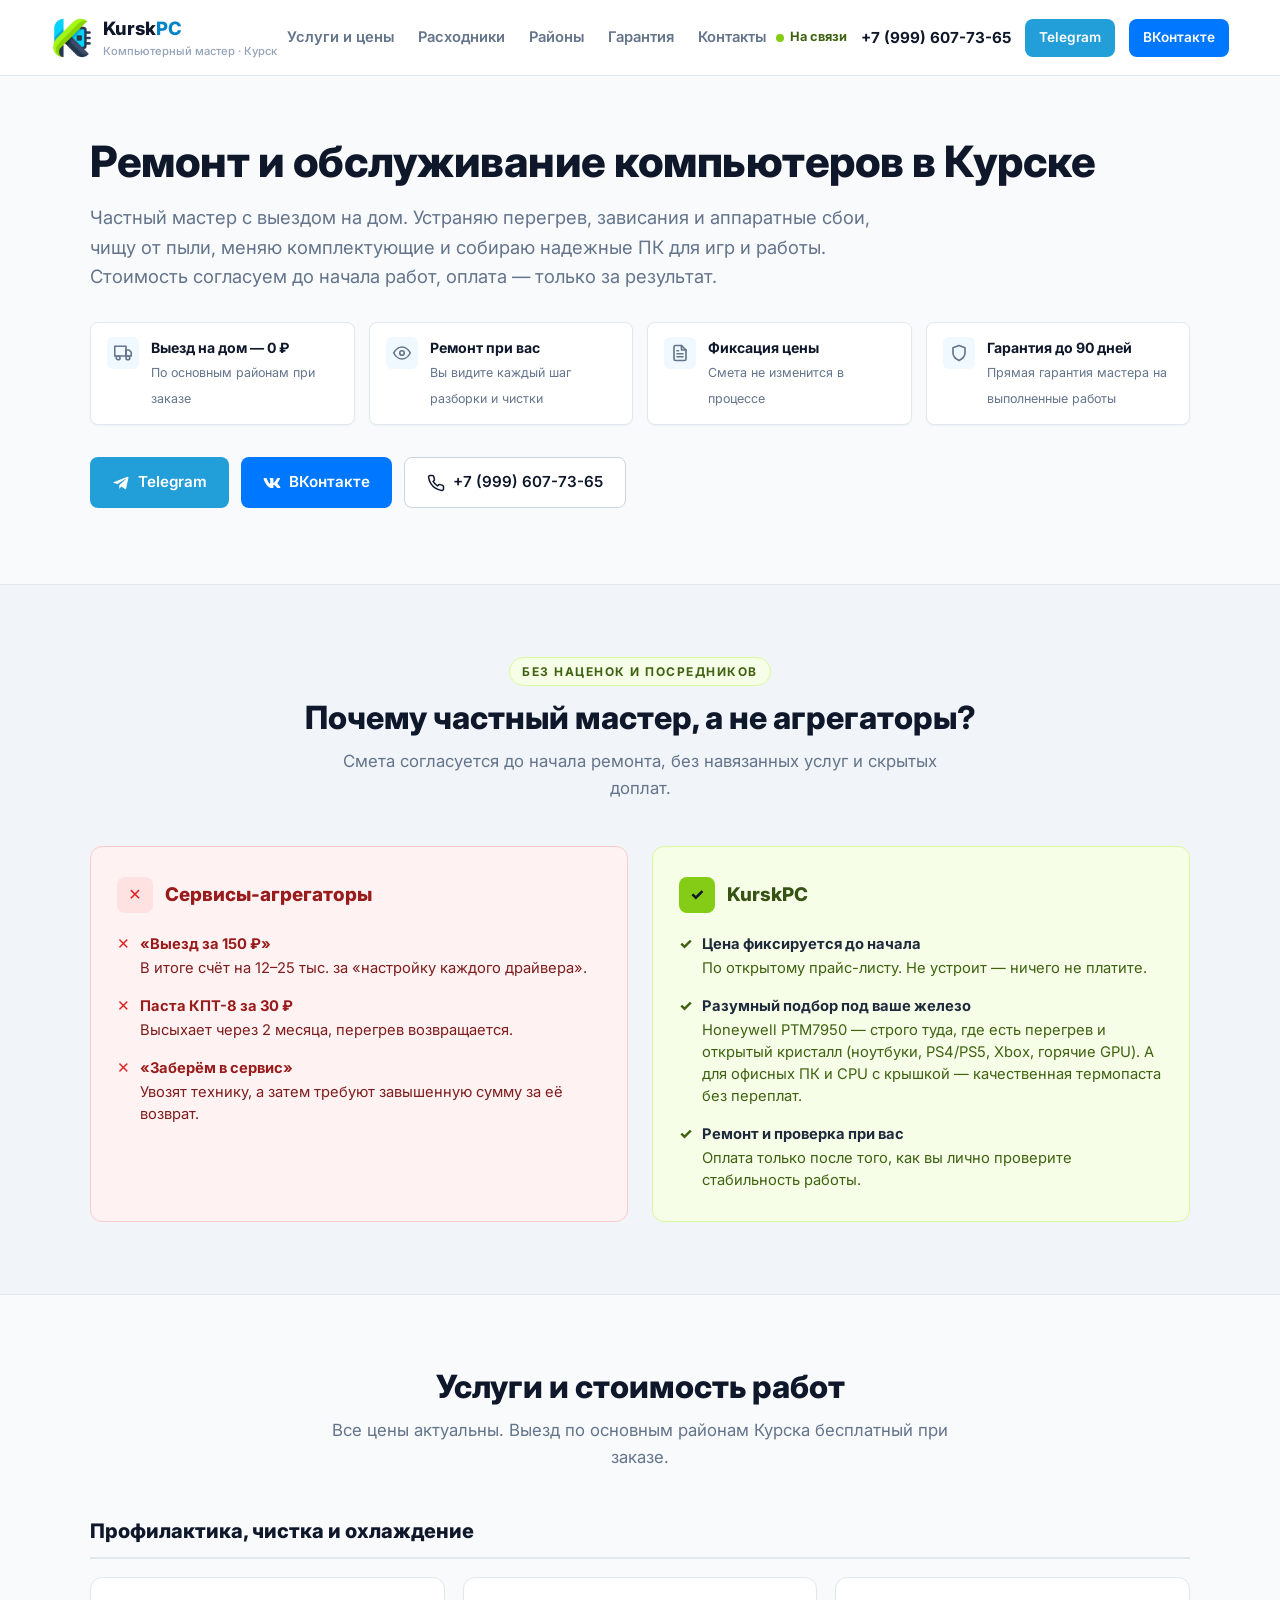
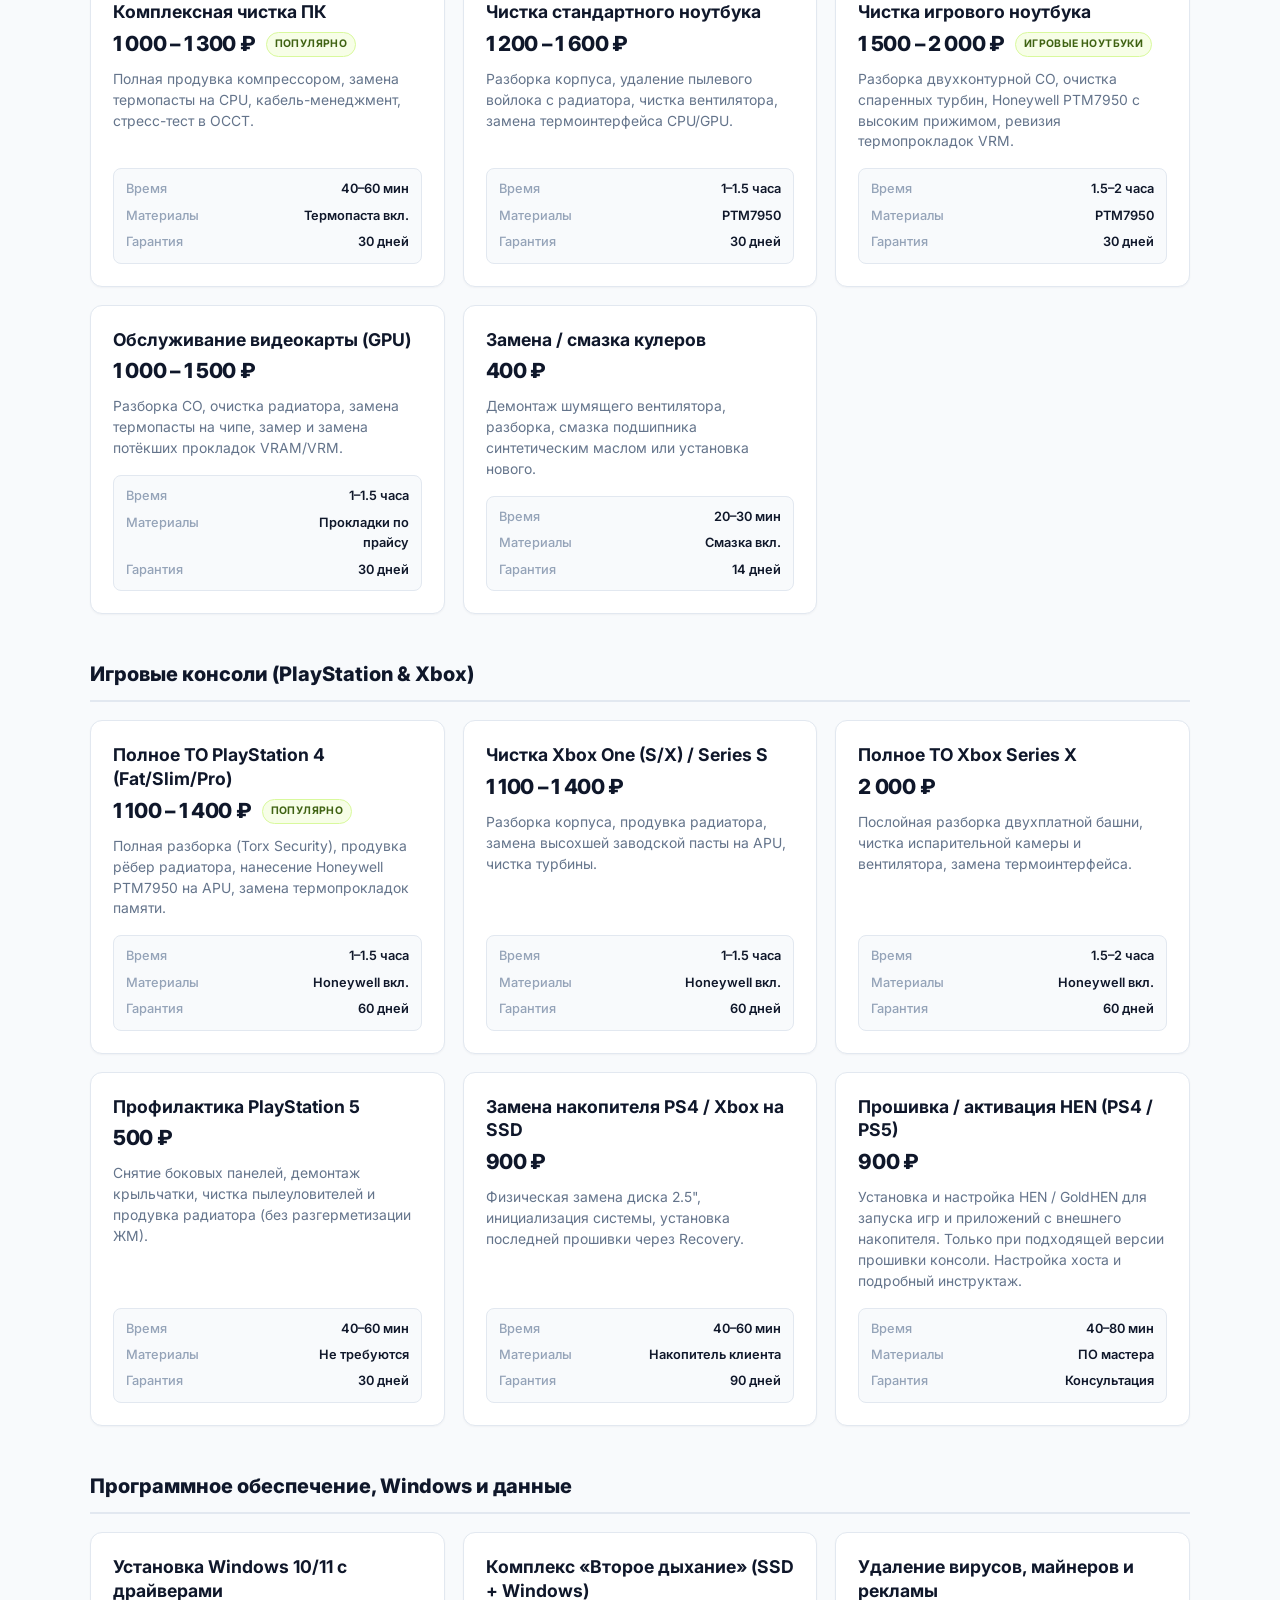
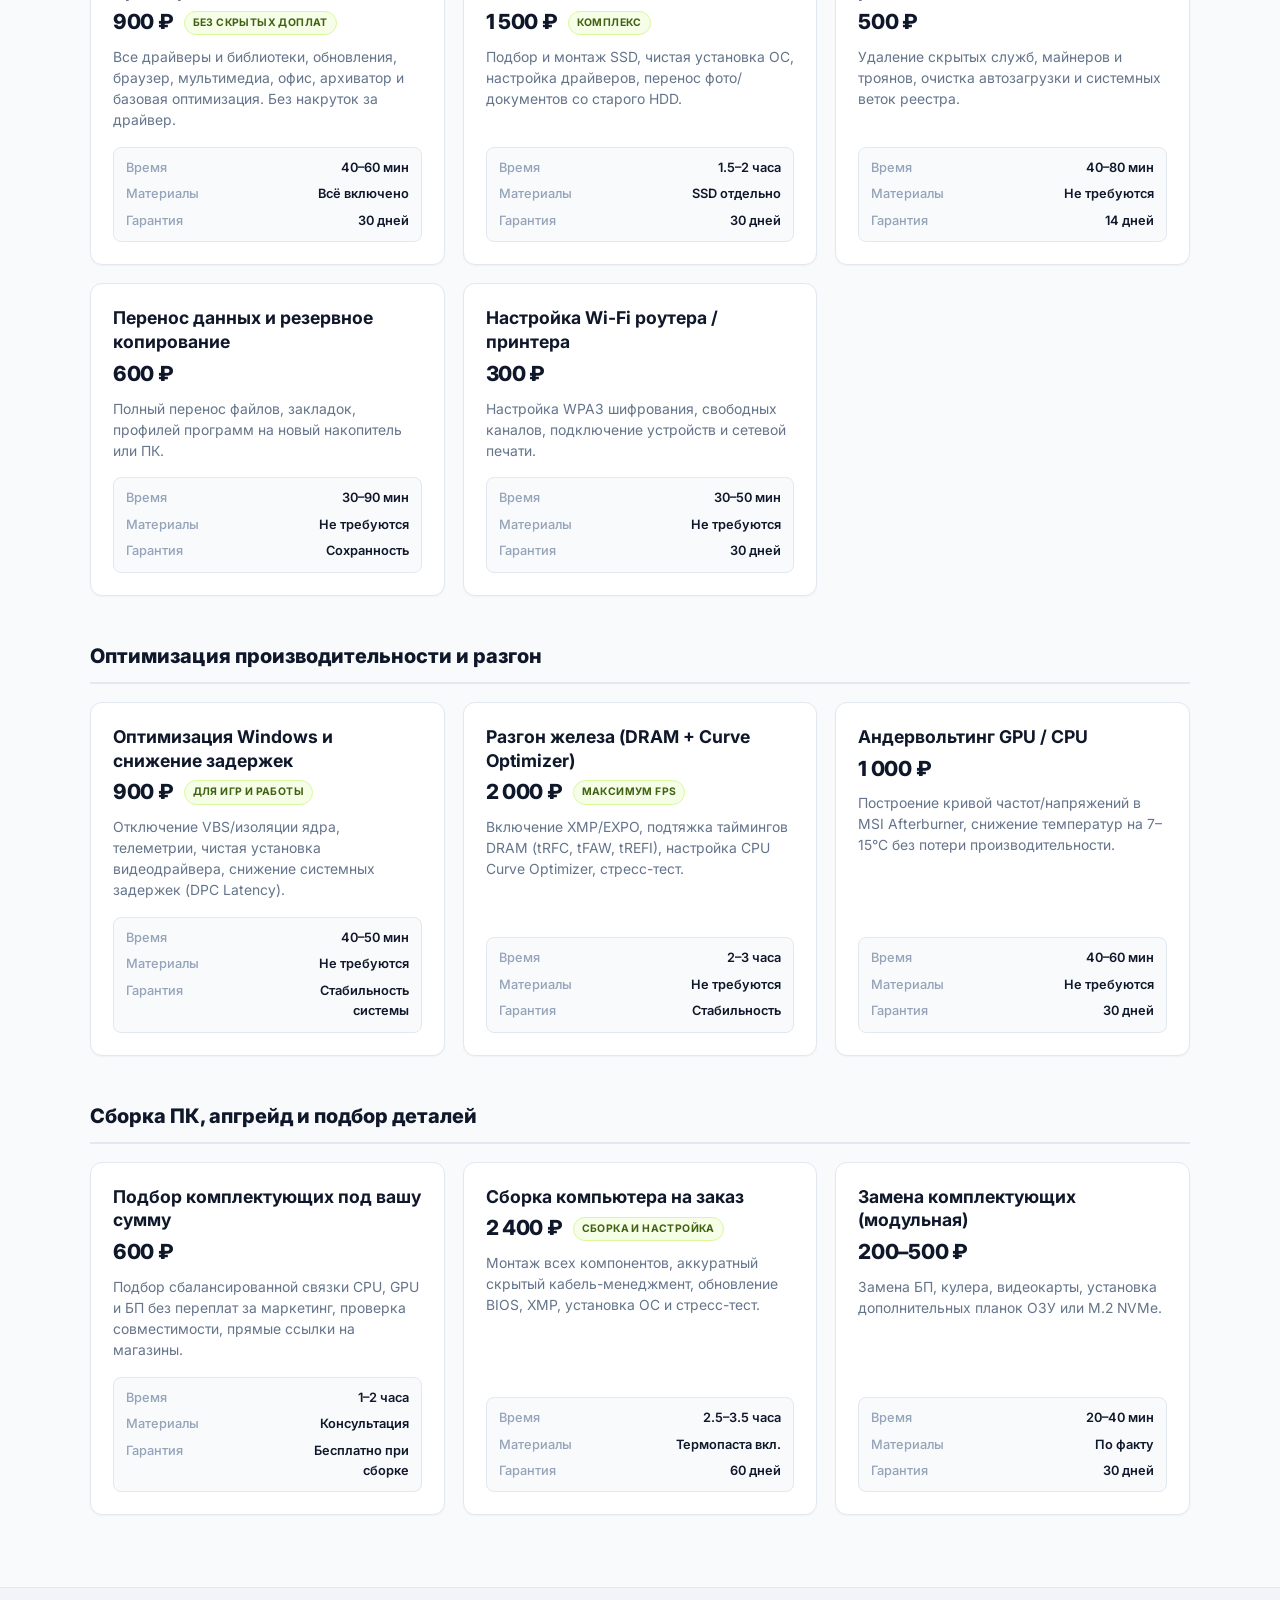
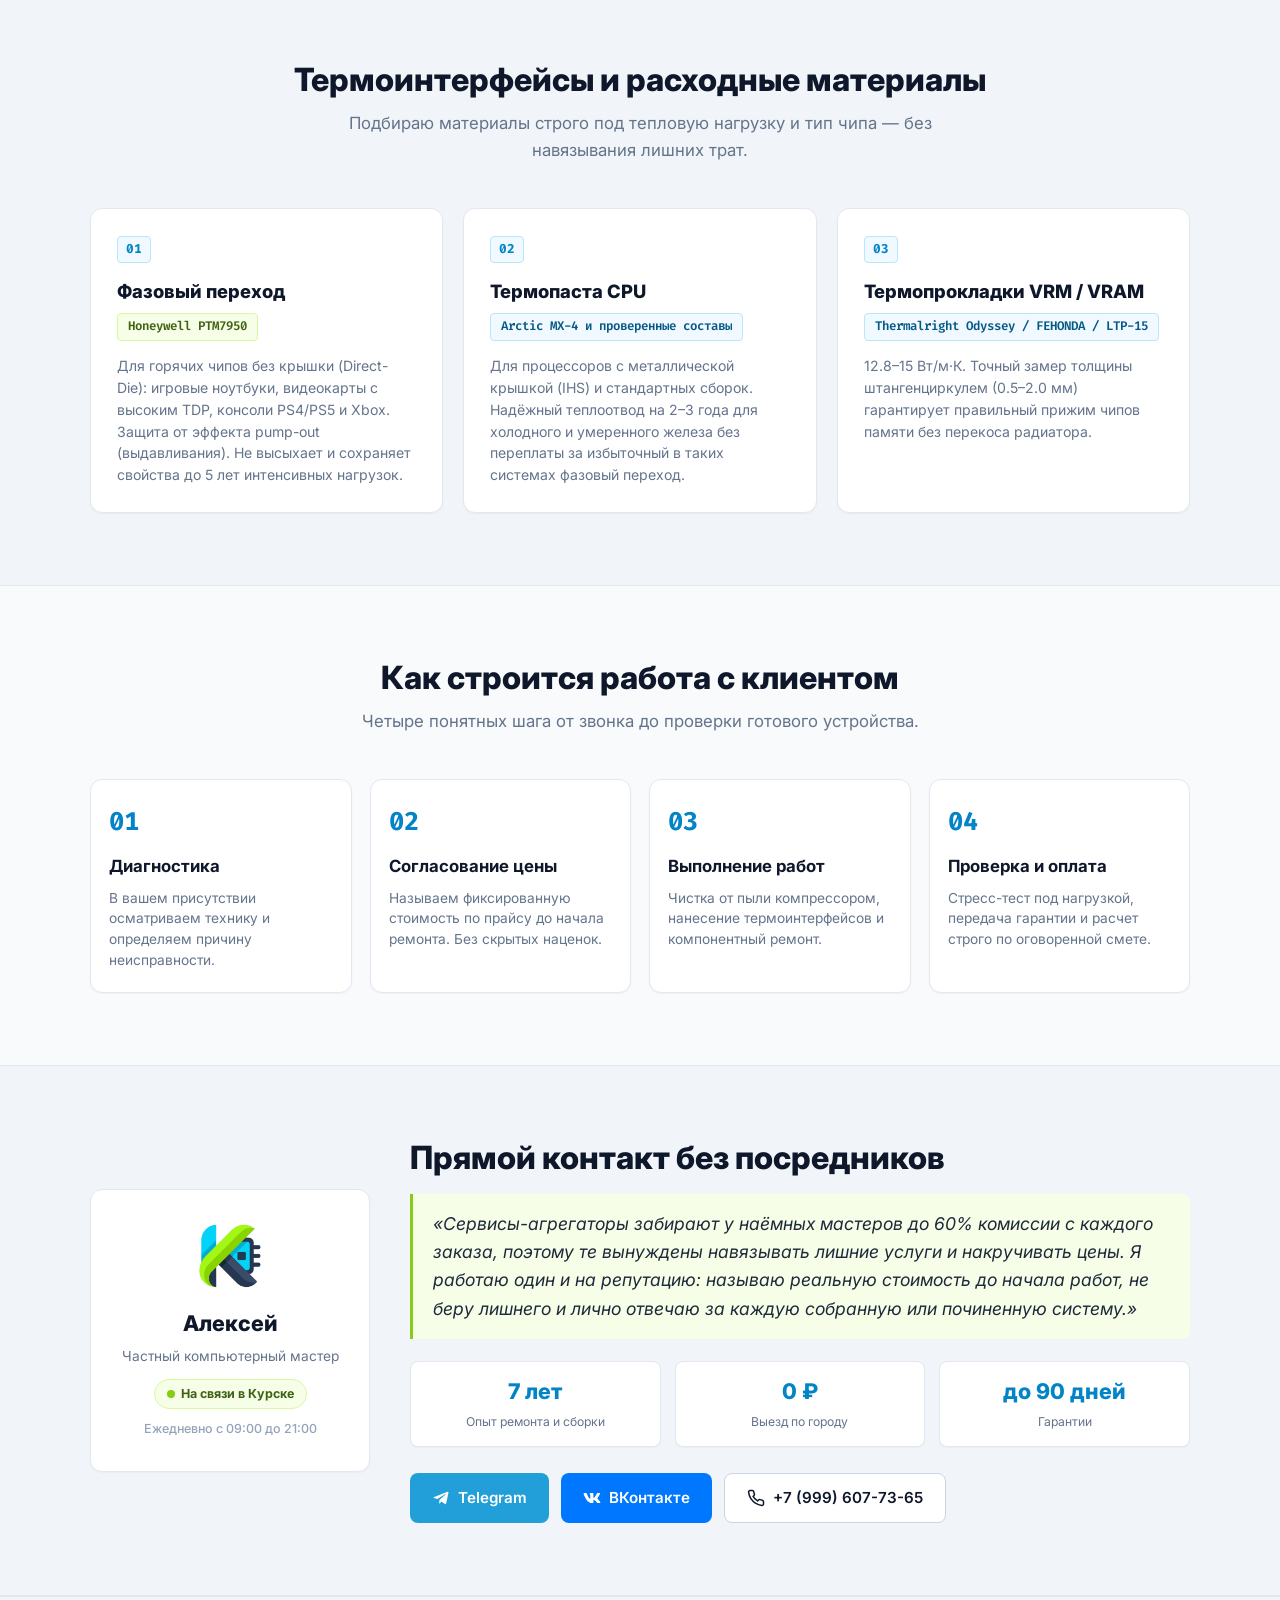
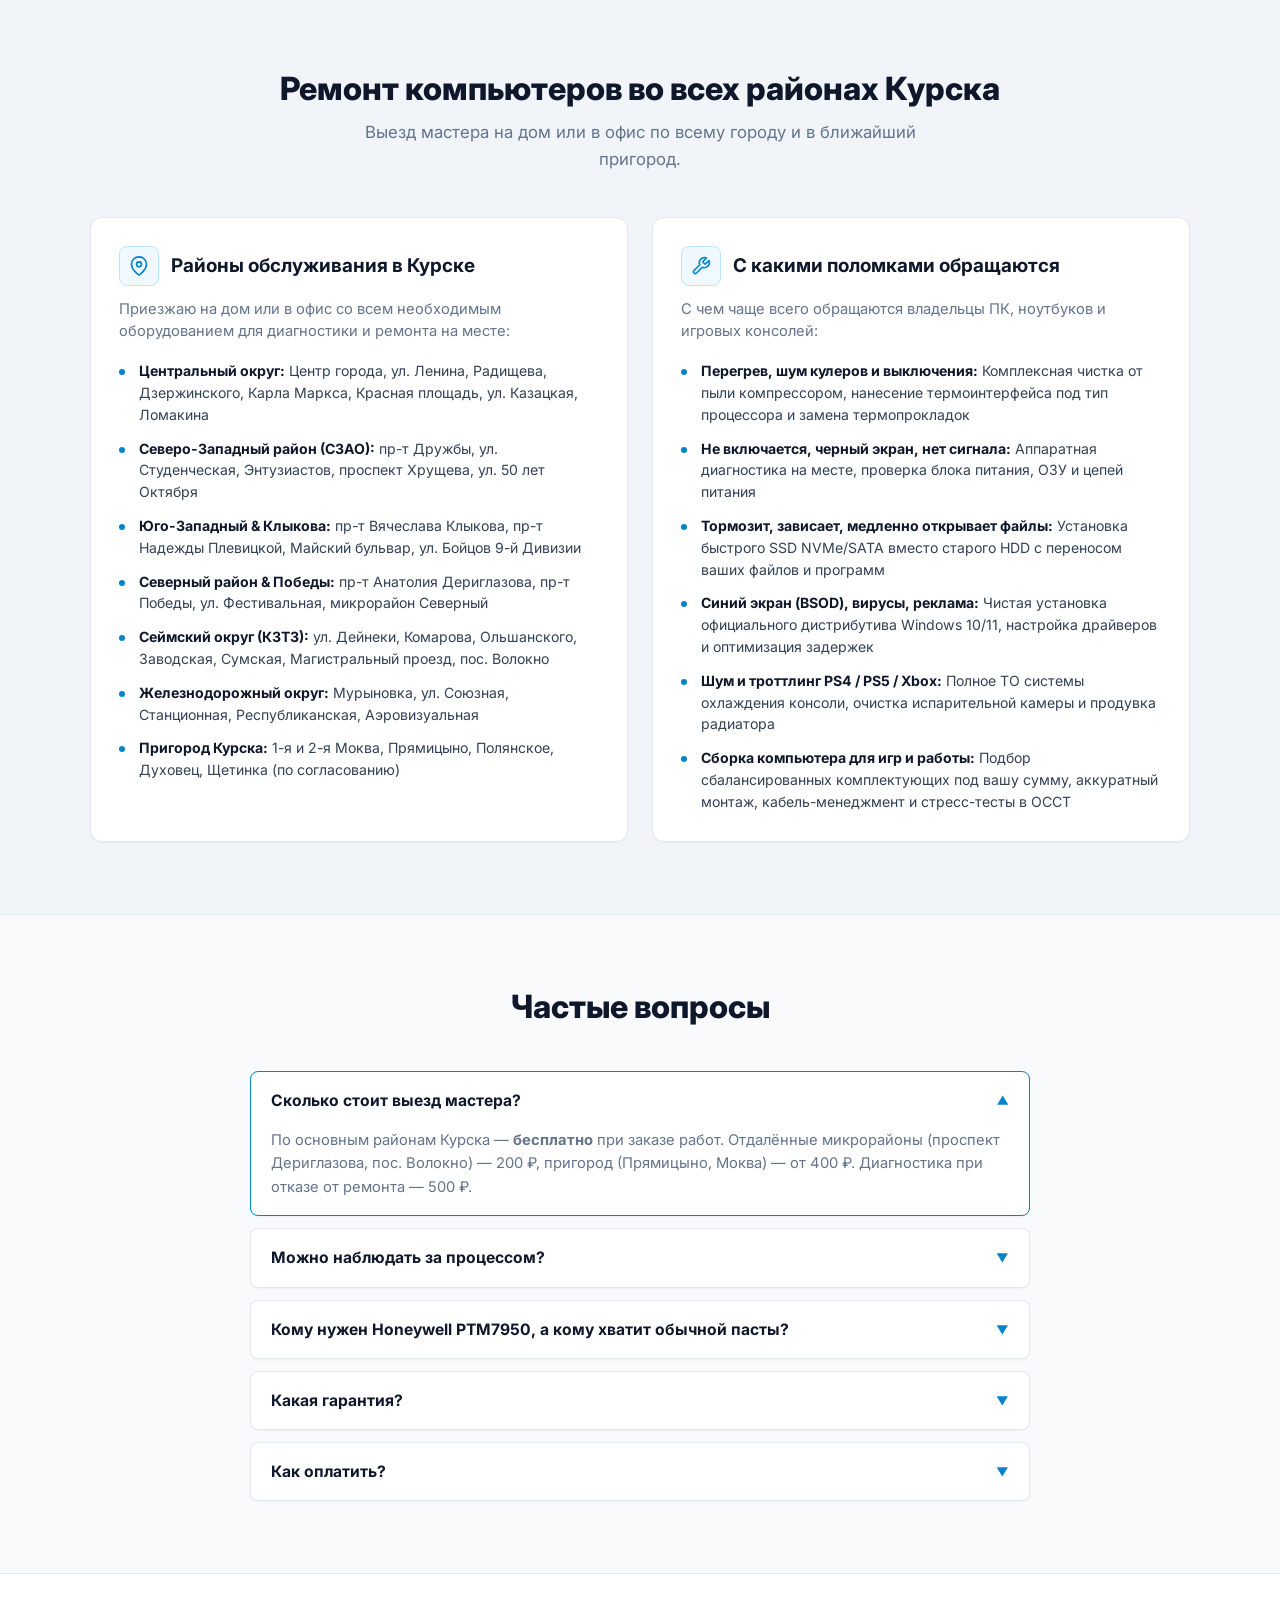
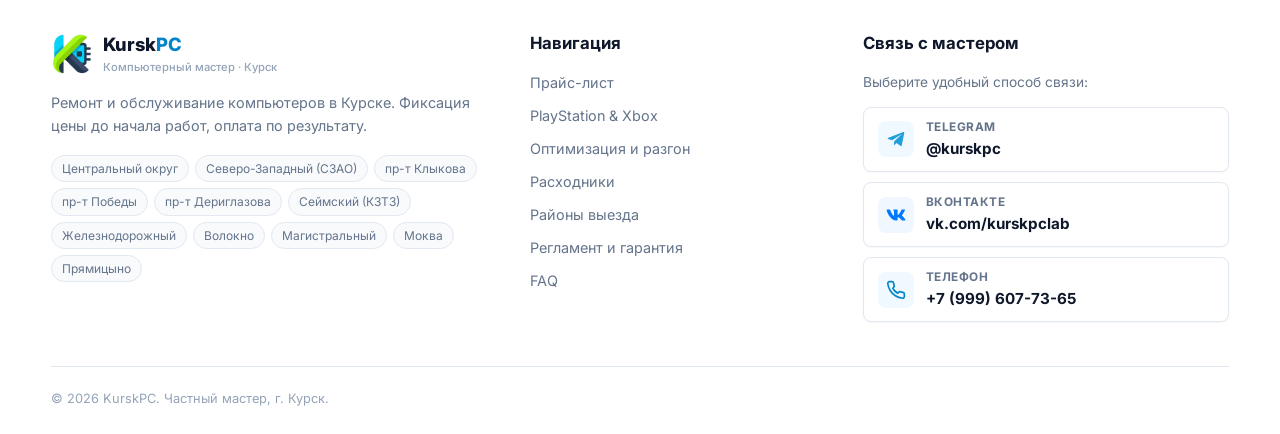
==== commit 2661f05f: "Оптимизация производительности, доступности и уточнение условий по термоинтерфейсам" ====
--- a/index.html
+++ b/index.html
@@ -18,11 +18,16 @@
   <!-- Верификация поисковых систем -->
   <meta name="yandex-verification" content="8c75ee6e68437301">
 
+  <!-- Предзагрузка шрифтов без блокирующего @import -->
+  <link rel="preconnect" href="https://fonts.googleapis.com">
+  <link rel="preconnect" href="https://fonts.gstatic.com" crossorigin>
+  <link href="https://fonts.googleapis.com/css2?family=Inter:wght@400;500;600;700;800&family=Fira+Code:wght@500;600&display=swap" rel="stylesheet">
+
   <!-- Favicon и мобильные иконки -->
   <link rel="icon" href="src/favicon.ico" sizes="any">
   <link rel="icon" type="image/png" sizes="32x32" href="src/avatar.png">
   <link rel="apple-touch-icon" href="src/avatar.png">
-  <meta name="theme-color" content="#0f172a">
+  <meta name="theme-color" content="#ffffff">
   <meta name="format-detection" content="telephone=no">
 
   <!-- Open Graph / VK / Telegram -->
@@ -39,7 +44,7 @@
   <meta property="og:image:alt" content="KurskPC — Ремонт компьютеров и ноутбуков в Курске">
 
   <!-- Twitter Card -->
-  <meta name="twitter:card" content="summary_large_image">
+  <meta name="twitter:card" content="summary">
   <meta name="twitter:title" content="Ремонт компьютеров и ноутбуков в Курске — KurskPC">
   <meta name="twitter:description" content="Частный мастер по ремонту компьютеров, ноутбуков и консолей в Курске. Бесплатный выезд при заказе, открытый прайс-лист.">
   <meta name="twitter:image" content="https://kurskpc.ru/src/avatar.png">
@@ -80,7 +85,7 @@
         "paymentAccepted": "Cash, SBP",
         "openingHours": "Mo-Su 09:00-21:00",
         "sameAs": [
-          "https://vk.ru/kurskpclab",
+          "https://vk.com/kurskpclab",
           "https://t.me/kurskpc"
         ],
         "geo": {
@@ -248,7 +253,7 @@
             "name": "Сколько стоит выезд мастера?",
             "acceptedAnswer": {
               "@type": "Answer",
-              "text": "В пределах Курска — бесплатно при заказе работ. Отказ от ремонта после диагностики — 500 ₽. Дериглазова, Волокно — от 200 ₽, пригород (Прямицыно, Моква) — от 400 ₽."
+              "text": "По основным районам Курска — бесплатно при заказе работ. Отдалённые микрорайоны (проспект Дериглазова, пос. Волокно) — 200 ₽, пригород (Прямицыно, Моква) — от 400 ₽. Диагностика при отказе от ремонта — 500 ₽."
             }
           },
           {
@@ -261,10 +266,10 @@
           },
           {
             "@type": "Question",
-            "name": "Почему Honeywell PTM7950, а не обычная паста?",
+            "name": "Кому нужен Honeywell PTM7950, а кому хватит обычной термопасты?",
             "acceptedAnswer": {
               "@type": "Answer",
-              "text": "На открытых кристаллах CPU/GPU ноутбуков и консолей обычная паста вроде Arctic MX-4 выдавливается уже через пару месяцев из-за циклов нагрева (pump-out effect) и теряет свойства через 2 года. Фазовый переход PTM7950 физически лишён эффекта pump-out: он не вытекает, не сохнет и начинает незначительно терять свойства только через 5 лет активной эксплуатации."
+              "text": "Фазовый переход необходим на открытых кристаллах Direct-Die (ноутбуки, видеокарты, консоли PS/Xbox), подверженных эффекту выдавливания (pump-out). Для обычного процессора ПК с металлической крышкой (IHS) стандартного уровня достаточно качественной термопасты Arctic MX-4: я подбираю термоинтерфейс строго по целесообразности, чтобы вы не переплачивали за то, что вашей системе не требуется."
             }
           },
           {
@@ -294,7 +299,7 @@
 <!-- ======== Header ======== -->
 <header class="header" id="header">
   <div class="wrap wrap-full header-inner">
-    <a href="#" class="logo">
+    <a href="/" class="logo">
       <img src="src/avatar.png" alt="KurskPC — Ремонт компьютеров и ноутбуков в Курске" class="logo-icon" width="50" height="50" fetchpriority="high">
       <div class="logo-titles"><span class="logo-text">Kursk<span>PC</span></span><span class="logo-sub">Компьютерный мастер · Курск</span></div>
     </a>
@@ -309,14 +314,14 @@
 
     <div class="header-right">
       <span class="online-label"><span class="online-dot"></span> <span>На связи</span></span>
-      <a href="tel:+79996077365" class="header-phone">+7 (999) 607-73-65</a>
-      <a href="https://t.me/kurskpc" target="_blank" rel="noopener" class="btn btn-tg btn-sm">Telegram</a>
-      <a href="https://vk.ru/kurskpclab" target="_blank" rel="noopener" class="btn btn-vk btn-sm">ВКонтакте</a>
-      <a href="tel:+79996077365" class="header-call-btn" aria-label="Позвонить мастеру">
+      <a href="tel:+79996077365" class="header-phone" data-ym-goal="click_phone">+7 (999) 607-73-65</a>
+      <a href="https://t.me/kurskpc" target="_blank" rel="noopener" class="btn btn-tg btn-sm" data-ym-goal="click_tg">Telegram</a>
+      <a href="https://vk.com/kurskpclab" target="_blank" rel="noopener" class="btn btn-vk btn-sm" data-ym-goal="click_vk">ВКонтакте</a>
+      <a href="tel:+79996077365" class="header-call-btn" aria-label="Позвонить мастеру" data-ym-goal="click_phone">
         <svg width="15" height="15" viewBox="0 0 24 24" fill="none" stroke="currentColor" stroke-width="2.3" stroke-linecap="round" stroke-linejoin="round"><path d="M22 16.92v3a2 2 0 0 1-2.18 2 19.79 19.79 0 0 1-8.63-3.07 19.5 19.5 0 0 1-6-6 19.79 19.79 0 0 1-3.07-8.67A2 2 0 0 1 4.11 2h3a2 2 0 0 1 2 1.72 12.84 12.84 0 0 0 .7 2.81 2 2 0 0 1-.45 2.11L8.09 9.91a16 16 0 0 0 6 6l1.27-1.27a2 2 0 0 1 2.11-.45 12.84 12.84 0 0 0 2.81.7A2 2 0 0 1 22 16.92z"></path></svg>
         <span>Позвонить</span>
       </a>
-      <button class="burger" id="burger" aria-label="Меню навигации" aria-expanded="false">
+      <button class="burger" id="burger" aria-label="Меню навигации" aria-expanded="false" aria-controls="nav">
         <span class="burger-line"></span>
         <span class="burger-line"></span>
       </button>
@@ -325,6 +330,7 @@
 </header>
 <div class="nav-backdrop" id="navBackdrop"></div>
 
+<main id="main">
 <!-- ======== Hero ======== -->
 <section class="hero" id="hero">
   <div class="wrap hero-grid">
@@ -337,7 +343,7 @@
           <span class="prop-icon">
             <svg width="18" height="18" viewBox="0 0 24 24" fill="none" stroke="currentColor" stroke-width="2.2" stroke-linecap="round" stroke-linejoin="round"><rect x="1" y="3" width="15" height="13"></rect><polygon points="16 8 20 8 23 11 23 16 16 16 16 8"></polygon><circle cx="5.5" cy="18.5" r="2.5"></circle><circle cx="18.5" cy="18.5" r="2.5"></circle></svg>
           </span>
-          <div><b>Выезд на дом — 0 ₽</b><span>По Курску при выполнении работ</span></div>
+          <div><b>Выезд на дом — 0 ₽</b><span>По основным районам при заказе</span></div>
         </div>
         <div class="prop">
           <span class="prop-icon">
@@ -360,15 +366,15 @@
       </div>
 
       <div class="hero-btns">
-        <a href="https://t.me/kurskpc" target="_blank" rel="noopener" class="btn btn-tg">
+        <a href="https://t.me/kurskpc" target="_blank" rel="noopener" class="btn btn-tg" data-ym-goal="click_tg">
           <svg width="18" height="18" viewBox="0 0 24 24" fill="currentColor"><path d="M20.665 3.717l-17.73 6.837c-1.21.486-1.203 1.161-.222 1.462l4.552 1.42 10.532-6.645c.498-.303.953-.14.579.192l-8.533 7.701h-.002l-.313 4.674c.458 0 .66-.21.916-.458l2.199-2.138 4.573 3.378c.843.464 1.448.225 1.658-.783l2.998-14.127c.308-1.233-.472-1.794-1.207-1.491z"/></svg>
           Telegram
         </a>
-        <a href="https://vk.ru/kurskpclab" target="_blank" rel="noopener" class="btn btn-vk">
+        <a href="https://vk.com/kurskpclab" target="_blank" rel="noopener" class="btn btn-vk" data-ym-goal="click_vk">
           <svg width="18" height="18" viewBox="0 0 576 512" fill="currentColor"><path d="M545 117.7c3.7-12.5 0-21.7-17.8-21.7h-58.9c-15 0-21.9 7.9-25.6 16.7 0 0-30 73.1-72.4 120.5-13.7 13.7-20 18.1-27.5 18.1-3.7 0-9.4-4.4-9.4-16.9V117.7c0-15-4.2-21.7-16.6-21.7h-92.6c-9.4 0-15 7-15 13.5 0 14.2 21.2 17.5 23.4 57.5v86.8c0 19-3.4 22.5-10.9 22.5-20 0-68.6-73.4-97.4-157.4-5.8-16.3-11.5-22.9-26.6-22.9H38.8c-16.8 0-20.2 7.9-20.2 16.7 0 15.6 20 93.1 93.1 195.5C160.4 378.1 229 416 291.4 416c37.5 0 42.1-8.4 42.1-22.9 0-66.8-3.4-73.1 15.4-73.1 8.7 0 23.7 4.4 58.7 38.1 40 40 46.6 57.9 69 57.9h58.9c16.8 0 25.3-8.4 20.4-25-11.2-34.9-86.9-106.7-90.3-111.5-8.7-11.2-6.2-16.2 0-26.2.1-.1 72-101.3 79.4-135.6z"/></svg>
           ВКонтакте
         </a>
-        <a href="tel:+79996077365" class="btn btn-outline">
+        <a href="tel:+79996077365" class="btn btn-outline" data-ym-goal="click_phone">
           <svg width="18" height="18" viewBox="0 0 24 24" fill="none" stroke="currentColor" stroke-width="2" stroke-linecap="round" stroke-linejoin="round"><path d="M22 16.92v3a2 2 0 0 1-2.18 2 19.79 19.79 0 0 1-8.63-3.07 19.5 19.5 0 0 1-6-6 19.79 19.79 0 0 1-3.07-8.67A2 2 0 0 1 4.11 2h3a2 2 0 0 1 2 1.72 12.84 12.84 0 0 0 .7 2.81 2 2 0 0 1-.45 2.11L8.09 9.91a16 16 0 0 0 6 6l1.27-1.27a2 2 0 0 1 2.11-.45 12.84 12.84 0 0 0 2.81.7A2 2 0 0 1 22 16.92z"></path></svg>
           +7 (999) 607-73-65
         </a>
@@ -399,7 +405,7 @@
         <div class="cmp-head"><div class="cmp-icon">✓</div><h3 class="cmp-h">KurskPC</h3></div>
         <ul class="cmp-list">
           <li class="cmp-item"><span class="cmp-bullet">✓</span><div><b>Цена фиксируется до начала</b><p>По открытому прайс-листу. Не устроит — ничего не платите.</p></div></li>
-          <li class="cmp-item"><span class="cmp-bullet">✓</span><div><b>Оригинальные термоинтерфейсы</b><p>Honeywell PTM7950 и Arctic MX-4 с ресурсом работы до 5 лет.</p></div></li>
+          <li class="cmp-item"><span class="cmp-bullet">✓</span><div><b>Разумный подбор под ваше железо</b><p>Honeywell PTM7950 — строго туда, где есть перегрев и открытый кристалл (ноутбуки, PS4/PS5, Xbox, горячие GPU). А для офисных ПК и CPU с крышкой — качественная термопаста без переплат.</p></div></li>
           <li class="cmp-item"><span class="cmp-bullet">✓</span><div><b>Ремонт и проверка при вас</b><p>Оплата только после того, как вы лично проверите стабильность работы.</p></div></li>
         </ul>
       </div>
@@ -412,7 +418,7 @@
   <div class="wrap">
     <div class="section-head">
       <h2 class="section-title">Услуги и стоимость работ</h2>
-      <p class="section-sub">Все цены актуальны. Выезд по Курску бесплатный при заказе.</p>
+      <p class="section-sub">Все цены актуальны. Выезд по основным районам Курска бесплатный при заказе.</p>
     </div>
 
     <!-- 1. Чистка и охлаждение -->
@@ -697,7 +703,7 @@
   <div class="wrap">
     <div class="section-head">
       <h2 class="section-title">Термоинтерфейсы и расходные материалы</h2>
-      <p class="section-sub">Использую только оригинальные составы с подтвержденным теплоотводом и ресурсом работы.</p>
+      <p class="section-sub">Подбираю материалы строго под тепловую нагрузку и тип чипа — без навязывания лишних трат.</p>
     </div>
 
     <div class="mat-grid">
@@ -705,19 +711,19 @@
         <div class="mat-num">01</div>
         <h3 class="mat-h">Фазовый переход</h3>
         <span class="mat-brand">Honeywell PTM7950</span>
-        <p>Теплопроводность 8.5 Вт/м·К. Не подвержен эффекту выдавливания (pump-out effect). Не сохнет и не вытекает, начинает терять свойства только через 5 лет (тогда как обычная MX-4 деградирует уже через 2 года).</p>
+        <p>Для горячих чипов без крышки (Direct-Die): игровые ноутбуки, видеокарты с высоким TDP, консоли PS4/PS5 и Xbox. Защита от эффекта pump-out (выдавливания). Не высыхает и сохраняет свойства до 5 лет интенсивных нагрузок.</p>
       </div>
       <div class="mat-card">
         <div class="mat-num">02</div>
         <h3 class="mat-h">Термопаста CPU</h3>
-        <span class="mat-brand">Arctic MX-4 / GD900</span>
-        <p>Для процессоров с металлической крышкой (IHS). Заполняет микронеровности и держит эффективность до 2 лет, после чего требует планового обновления.</p>
+        <span class="mat-brand">Arctic MX-4 и проверенные составы</span>
+        <p>Для процессоров с металлической крышкой (IHS) и стандартных сборок. Надёжный теплоотвод на 2–3 года для холодного и умеренного железа без переплаты за избыточный в таких системах фазовый переход.</p>
       </div>
       <div class="mat-card">
         <div class="mat-num">03</div>
         <h3 class="mat-h">Термопрокладки VRM / VRAM</h3>
         <span class="mat-brand">Thermalright Odyssey / FEHONDA / LTP-15</span>
-        <p>12.8–15 Вт/м·К. Замер толщины штангенциркулем (0.5–2.0 мм) гарантирует правильный прижим чипов памяти.</p>
+        <p>12.8–15 Вт/м·К. Точный замер толщины штангенциркулем (0.5–2.0 мм) гарантирует правильный прижим чипов памяти без перекоса радиатора.</p>
       </div>
     </div>
   </div>
@@ -779,15 +785,15 @@
         <div class="m-stat"><strong>до 90 дней</strong><span>Гарантии</span></div>
       </div>
       <div class="hero-btns">
-        <a href="https://t.me/kurskpc" target="_blank" rel="noopener" class="btn btn-tg">
+        <a href="https://t.me/kurskpc" target="_blank" rel="noopener" class="btn btn-tg" data-ym-goal="click_tg">
           <svg width="18" height="18" viewBox="0 0 24 24" fill="currentColor"><path d="M20.665 3.717l-17.73 6.837c-1.21.486-1.203 1.161-.222 1.462l4.552 1.42 10.532-6.645c.498-.303.953-.14.579.192l-8.533 7.701h-.002l-.313 4.674c.458 0 .66-.21.916-.458l2.199-2.138 4.573 3.378c.843.464 1.448.225 1.658-.783l2.998-14.127c.308-1.233-.472-1.794-1.207-1.491z"/></svg>
           Telegram
         </a>
-        <a href="https://vk.ru/kurskpclab" target="_blank" rel="noopener" class="btn btn-vk">
+        <a href="https://vk.com/kurskpclab" target="_blank" rel="noopener" class="btn btn-vk" data-ym-goal="click_vk">
           <svg width="18" height="18" viewBox="0 0 576 512" fill="currentColor"><path d="M545 117.7c3.7-12.5 0-21.7-17.8-21.7h-58.9c-15 0-21.9 7.9-25.6 16.7 0 0-30 73.1-72.4 120.5-13.7 13.7-20 18.1-27.5 18.1-3.7 0-9.4-4.4-9.4-16.9V117.7c0-15-4.2-21.7-16.6-21.7h-92.6c-9.4 0-15 7-15 13.5 0 14.2 21.2 17.5 23.4 57.5v86.8c0 19-3.4 22.5-10.9 22.5-20 0-68.6-73.4-97.4-157.4-5.8-16.3-11.5-22.9-26.6-22.9H38.8c-16.8 0-20.2 7.9-20.2 16.7 0 15.6 20 93.1 93.1 195.5C160.4 378.1 229 416 291.4 416c37.5 0 42.1-8.4 42.1-22.9 0-66.8-3.4-73.1 15.4-73.1 8.7 0 23.7 4.4 58.7 38.1 40 40 46.6 57.9 69 57.9h58.9c16.8 0 25.3-8.4 20.4-25-11.2-34.9-86.9-106.7-90.3-111.5-8.7-11.2-6.2-16.2 0-26.2.1-.1 72-101.3 79.4-135.6z"/></svg>
           ВКонтакте
         </a>
-        <a href="tel:+79996077365" class="btn btn-outline">
+        <a href="tel:+79996077365" class="btn btn-outline" data-ym-goal="click_phone">
           <svg width="18" height="18" viewBox="0 0 24 24" fill="none" stroke="currentColor" stroke-width="2" stroke-linecap="round" stroke-linejoin="round"><path d="M22 16.92v3a2 2 0 0 1-2.18 2 19.79 19.79 0 0 1-8.63-3.07 19.5 19.5 0 0 1-6-6 19.79 19.79 0 0 1-3.07-8.67A2 2 0 0 1 4.11 2h3a2 2 0 0 1 2 1.72 12.84 12.84 0 0 0 .7 2.81 2 2 0 0 1-.45 2.11L8.09 9.91a16 16 0 0 0 6 6l1.27-1.27a2 2 0 0 1 2.11-.45 12.84 12.84 0 0 0 2.81.7A2 2 0 0 1 22 16.92z"></path></svg>
           +7 (999) 607-73-65
         </a>
@@ -833,7 +839,7 @@
         </div>
         <p class="cov-desc">С чем чаще всего обращаются владельцы ПК, ноутбуков и игровых консолей:</p>
         <ul class="cov-list">
-          <li><strong>Перегрев, шум кулеров и выключения:</strong> Комплексная чистка от пыли компрессором, замена термопасты на Honeywell PTM7950 и замена термопрокладок</li>
+          <li><strong>Перегрев, шум кулеров и выключения:</strong> Комплексная чистка от пыли компрессором, нанесение термоинтерфейса под тип процессора и замена термопрокладок</li>
           <li><strong>Не включается, черный экран, нет сигнала:</strong> Аппаратная диагностика на месте, проверка блока питания, ОЗУ и цепей питания</li>
           <li><strong>Тормозит, зависает, медленно открывает файлы:</strong> Установка быстрого SSD NVMe/SATA вместо старого HDD с переносом ваших файлов и программ</li>
           <li><strong>Синий экран (BSOD), вирусы, реклама:</strong> Чистая установка официального дистрибутива Windows 10/11, настройка драйверов и оптимизация задержек</li>
@@ -855,15 +861,15 @@
     <div class="faq-list">
       <div class="faq-item open">
         <div class="faq-q"><span>Сколько стоит выезд мастера?</span><span class="faq-chevron">▼</span></div>
-        <div class="faq-a">В пределах Курска — <strong>бесплатно</strong> при заказе работ. Отказ от ремонта после диагностики — 500 ₽. Дериглазова, Волокно — от 200 ₽, пригород (Прямицыно, Моква) — от 400 ₽.</div>
+        <div class="faq-a">По основным районам Курска — <strong>бесплатно</strong> при заказе работ. Отдалённые микрорайоны (проспект Дериглазова, пос. Волокно) — 200 ₽, пригород (Прямицыно, Моква) — от 400 ₽. Диагностика при отказе от ремонта — 500 ₽.</div>
       </div>
       <div class="faq-item">
         <div class="faq-q"><span>Можно наблюдать за процессом?</span><span class="faq-chevron">▼</span></div>
         <div class="faq-a">Да. Мастер работает при вас, показывает состояние пыли, заводской пасты и нанесение нового термоинтерфейса.</div>
       </div>
       <div class="faq-item">
-        <div class="faq-q"><span>Почему Honeywell PTM7950, а не обычная паста?</span><span class="faq-chevron">▼</span></div>
-        <div class="faq-a">На открытых кристаллах GPU и консолей обычная паста выдавливается за пару месяцев из-за температурного расширения (pump-out effect) и теряет свойства уже через 2 года. PTM7950 физически лишён эффекта pump-out: при 45°C материал размягчается, заполняя микрозазоры, не высыхает и начинает терять свойства только через 5 лет.</div>
+        <div class="faq-q"><span>Кому нужен Honeywell PTM7950, а кому хватит обычной пасты?</span><span class="faq-chevron">▼</span></div>
+        <div class="faq-a">Фазовый переход необходим на открытых кристаллах Direct-Die (ноутбуки, видеокарты, консоли PS/Xbox), где циклы нагрева выдавливают обычную пасту за пару месяцев (pump-out effect). Для обычного процессора ПК с металлической крышкой (IHS) стандартного уровня достаточно качественной термопасты Arctic MX-4: я подбираю термоинтерфейс строго по целесообразности, чтобы вы не переплачивали за то, что вашей системе не требуется.</div>
       </div>
       <div class="faq-item">
         <div class="faq-q"><span>Какая гарантия?</span><span class="faq-chevron">▼</span></div>
@@ -876,13 +882,14 @@
     </div>
   </div>
 </section>
+</main>
 
 <!-- ======== Footer / Contacts ======== -->
 <footer class="footer" id="contacts">
   <div class="wrap wrap-full">
     <div class="footer-grid">
       <div class="footer-brand">
-        <a href="#" class="logo">
+        <a href="/" class="logo">
           <img src="src/avatar.png" alt="KurskPC — Частный компьютерный мастер Курск" class="logo-icon" width="50" height="50" loading="lazy">
           <div class="logo-titles"><span class="logo-text">Kursk<span>PC</span></span><span class="logo-sub">Компьютерный мастер · Курск</span></div>
         </a>
@@ -919,7 +926,7 @@
         <h3>Связь с мастером</h3>
         <p class="footer-contacts-sub">Выберите удобный способ связи:</p>
         <div class="footer-contact-cards">
-          <a href="https://t.me/kurskpc" target="_blank" rel="noopener" class="footer-contact-link f-tg">
+          <a href="https://t.me/kurskpc" target="_blank" rel="noopener" class="footer-contact-link f-tg" data-ym-goal="click_tg">
             <div class="f-contact-icon">
               <svg width="20" height="20" viewBox="0 0 24 24" fill="currentColor"><path d="M20.665 3.717l-17.73 6.837c-1.21.486-1.203 1.161-.222 1.462l4.552 1.42 10.532-6.645c.498-.303.953-.14.579.192l-8.533 7.701h-.002l-.313 4.674c.458 0 .66-.21.916-.458l2.199-2.138 4.573 3.378c.843.464 1.448.225 1.658-.783l2.998-14.127c.308-1.233-.472-1.794-1.207-1.491z"/></svg>
             </div>
@@ -929,17 +936,17 @@
             </div>
           </a>
 
-          <a href="https://vk.ru/kurskpclab" target="_blank" rel="noopener" class="footer-contact-link f-vk">
+          <a href="https://vk.com/kurskpclab" target="_blank" rel="noopener" class="footer-contact-link f-vk" data-ym-goal="click_vk">
             <div class="f-contact-icon">
               <svg width="20" height="20" viewBox="0 0 576 512" fill="currentColor"><path d="M545 117.7c3.7-12.5 0-21.7-17.8-21.7h-58.9c-15 0-21.9 7.9-25.6 16.7 0 0-30 73.1-72.4 120.5-13.7 13.7-20 18.1-27.5 18.1-3.7 0-9.4-4.4-9.4-16.9V117.7c0-15-4.2-21.7-16.6-21.7h-92.6c-9.4 0-15 7-15 13.5 0 14.2 21.2 17.5 23.4 57.5v86.8c0 19-3.4 22.5-10.9 22.5-20 0-68.6-73.4-97.4-157.4-5.8-16.3-11.5-22.9-26.6-22.9H38.8c-16.8 0-20.2 7.9-20.2 16.7 0 15.6 20 93.1 93.1 195.5C160.4 378.1 229 416 291.4 416c37.5 0 42.1-8.4 42.1-22.9 0-66.8-3.4-73.1 15.4-73.1 8.7 0 23.7 4.4 58.7 38.1 40 40 46.6 57.9 69 57.9h58.9c16.8 0 25.3-8.4 20.4-25-11.2-34.9-86.9-106.7-90.3-111.5-8.7-11.2-6.2-16.2 0-26.2.1-.1 72-101.3 79.4-135.6z"/></svg>
             </div>
             <div class="f-contact-meta">
               <span class="f-contact-name">ВКонтакте</span>
-              <span class="f-contact-handle">vk.ru/kurskpclab</span>
+              <span class="f-contact-handle">vk.com/kurskpclab</span>
             </div>
           </a>
 
-          <a href="tel:+79996077365" class="footer-contact-link f-phone">
+          <a href="tel:+79996077365" class="footer-contact-link f-phone" data-ym-goal="click_phone">
             <div class="f-contact-icon">
               <svg width="20" height="20" viewBox="0 0 24 24" fill="none" stroke="currentColor" stroke-width="2" stroke-linecap="round" stroke-linejoin="round"><path d="M22 16.92v3a2 2 0 0 1-2.18 2 19.79 19.79 0 0 1-8.63-3.07 19.5 19.5 0 0 1-6-6 19.79 19.79 0 0 1-3.07-8.67A2 2 0 0 1 4.11 2h3a2 2 0 0 1 2 1.72 12.84 12.84 0 0 0 .7 2.81 2 2 0 0 1-.45 2.11L8.09 9.91a16 16 0 0 0 6 6l1.27-1.27a2 2 0 0 1 2.11-.45 12.84 12.84 0 0 0 2.81.7A2 2 0 0 1 22 16.92z"></path></svg>
             </div>
--- a/styles/main.css
+++ b/styles/main.css
@@ -2,8 +2,6 @@
    KurskPC — Solid Minimalist Tech Theme
    Clean White Base · Solid Lime & Sky Blue Accents · No Gradients · No Emojis
    ========================================================================== */
-
-@import url('https://fonts.googleapis.com/css2?family=Inter:wght@400;500;600;700;800&family=Fira+Code:wght@500;600&display=swap');
 
 :root {
   /* Solid Backgrounds */
@@ -60,7 +58,11 @@
 
 /* ---- Reset ---- */
 *, *::before, *::after { box-sizing: border-box; margin: 0; padding: 0; }
-html { scroll-behavior: smooth; font-size: 16px; }
+html {
+  scroll-behavior: smooth;
+  scroll-padding-top: 80px;
+  font-size: 16px;
+}
 body {
   font-family: var(--font);
   background-color: var(--bg-body);
@@ -68,6 +70,13 @@
   line-height: 1.6;
   overflow-x: hidden;
   -webkit-font-smoothing: antialiased;
+}
+section, [id] {
+  scroll-margin-top: 80px;
+}
+:focus-visible {
+  outline: 2px solid var(--blue);
+  outline-offset: 2px;
 }
 img { max-width: 100%; height: auto; display: block; }
 a { color: inherit; text-decoration: none; }
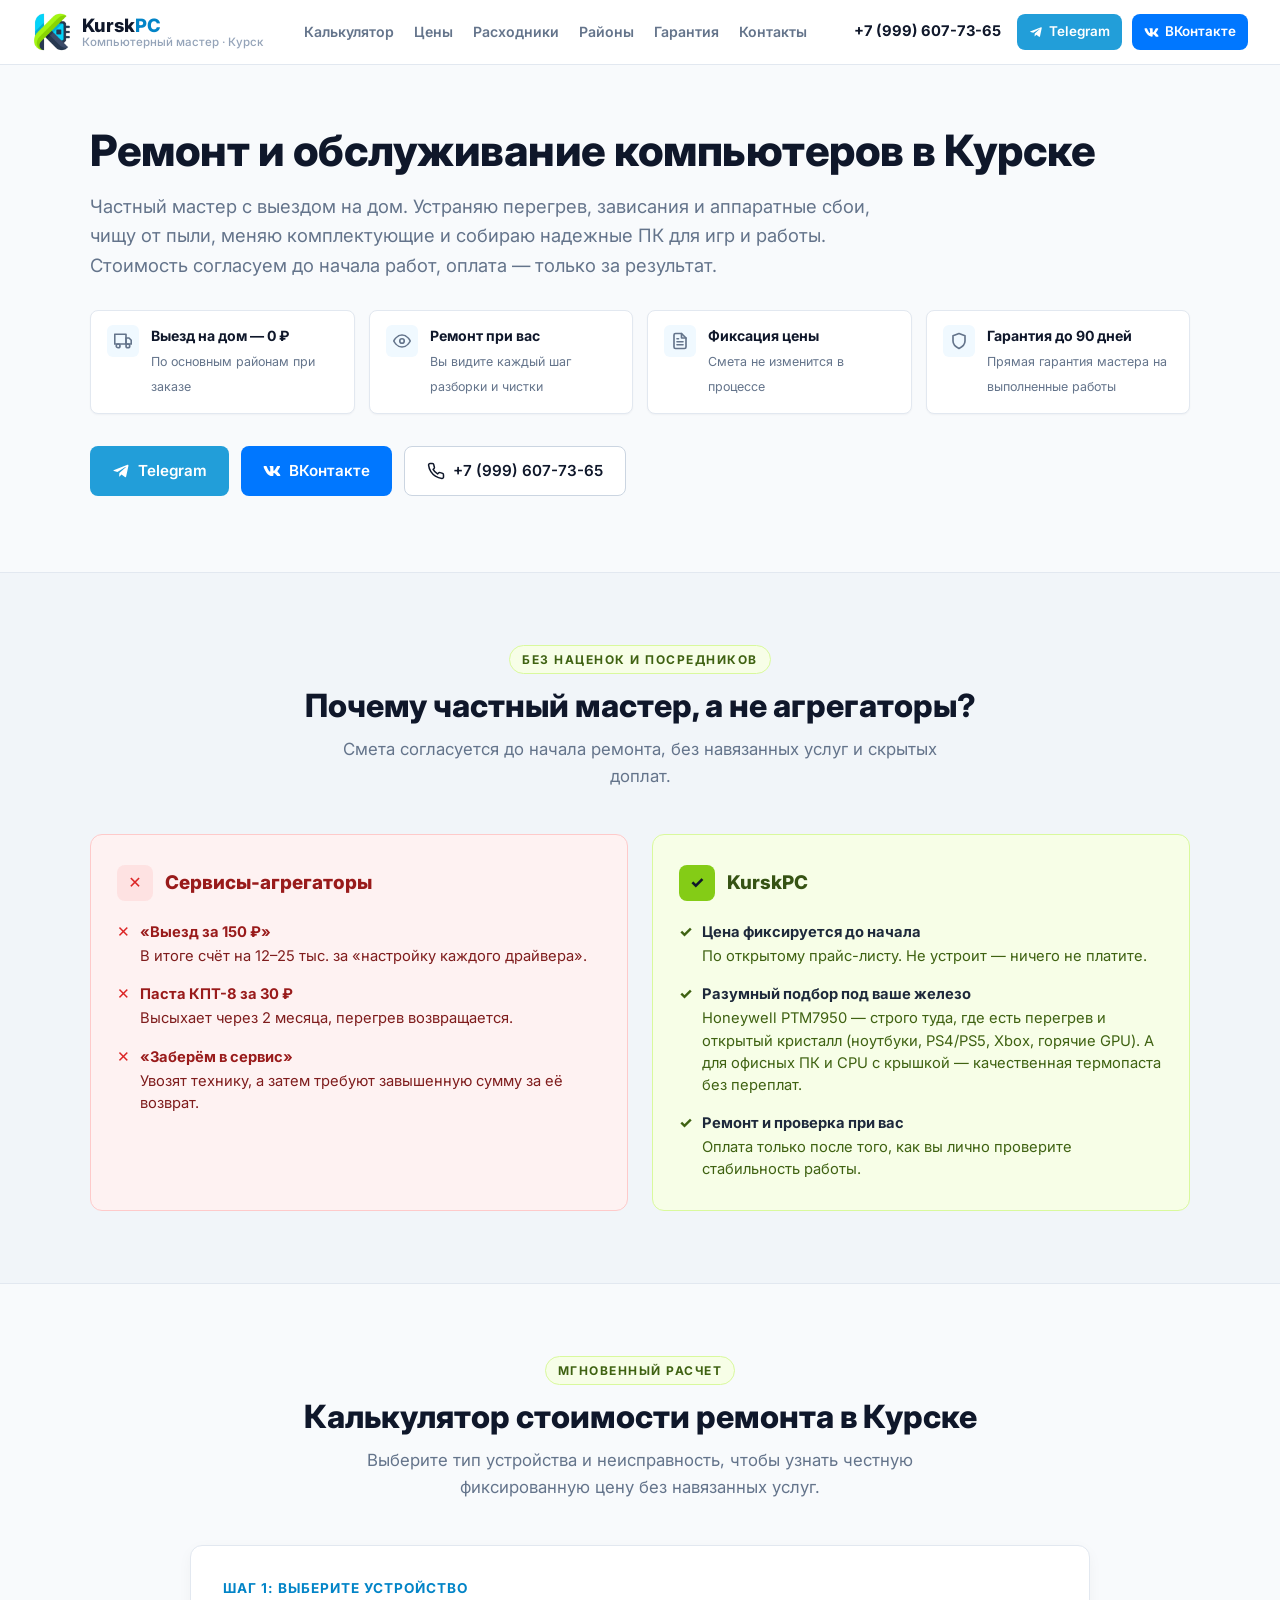
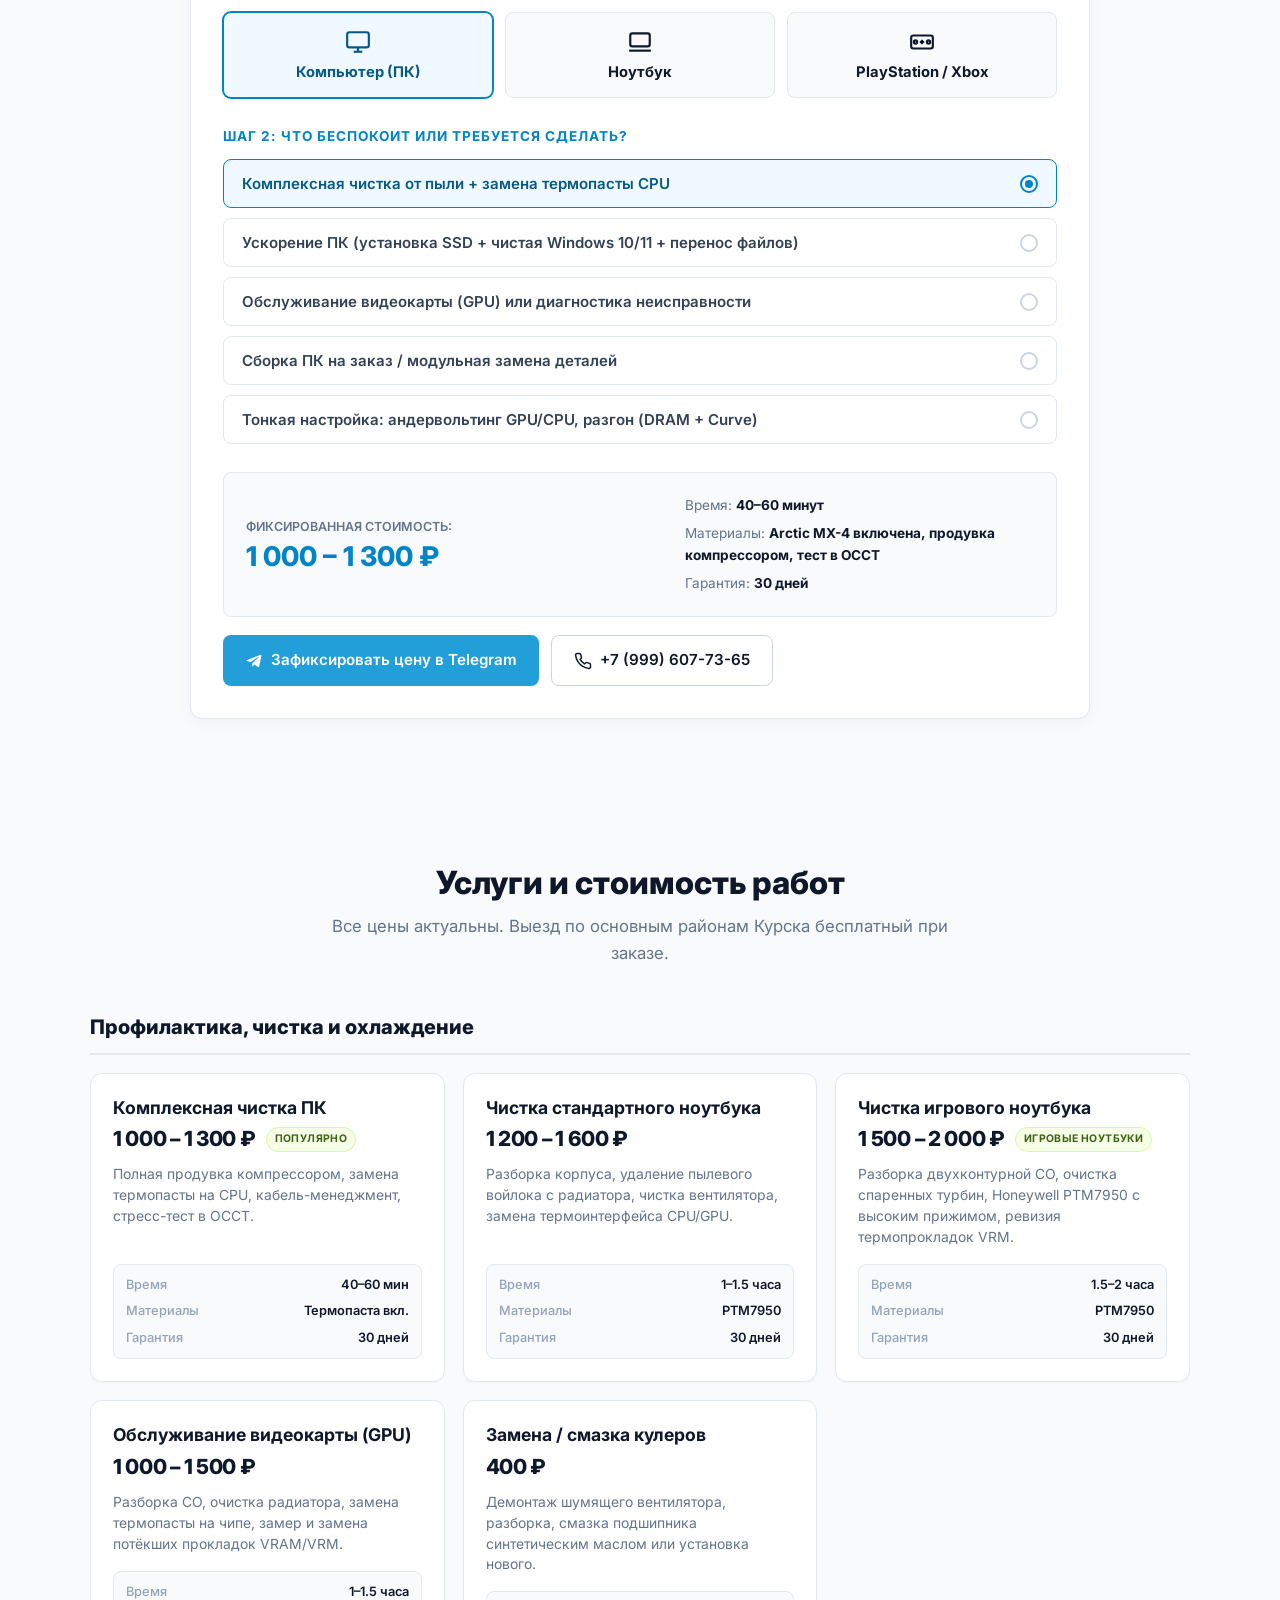
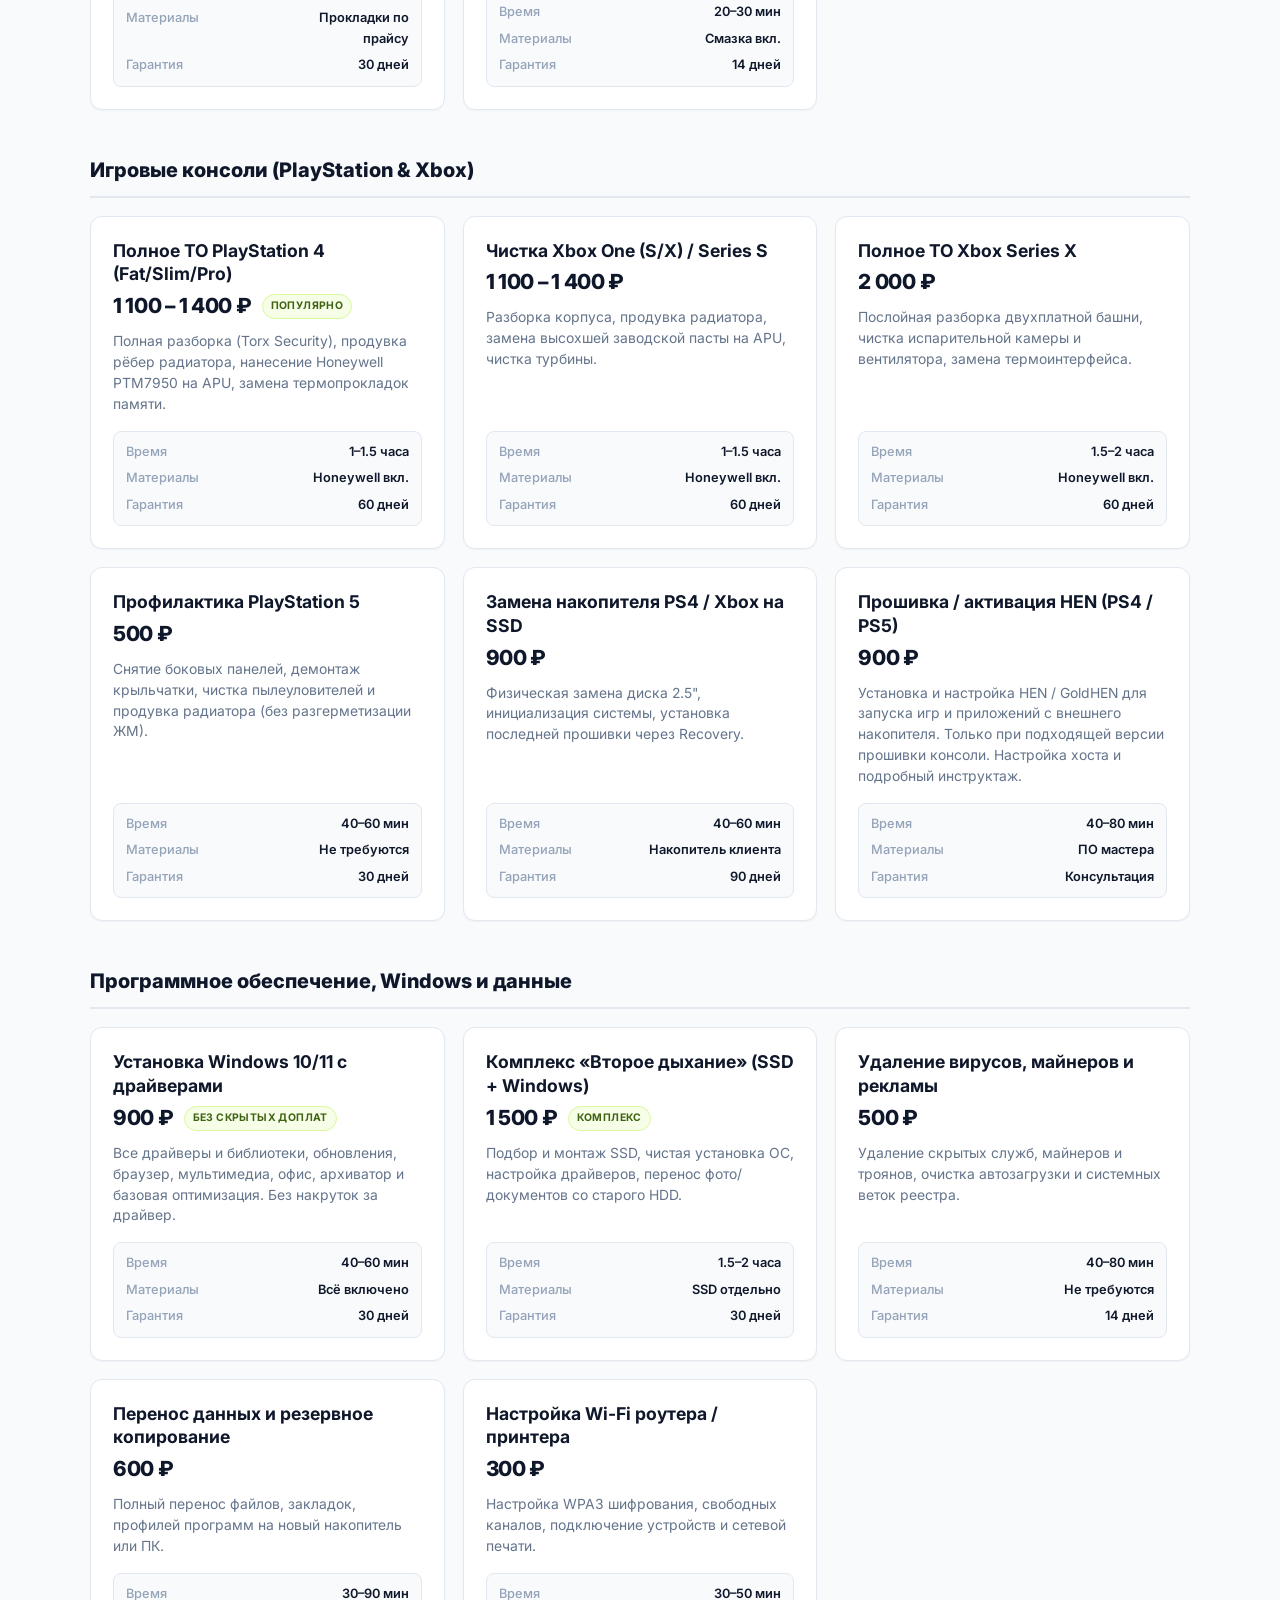
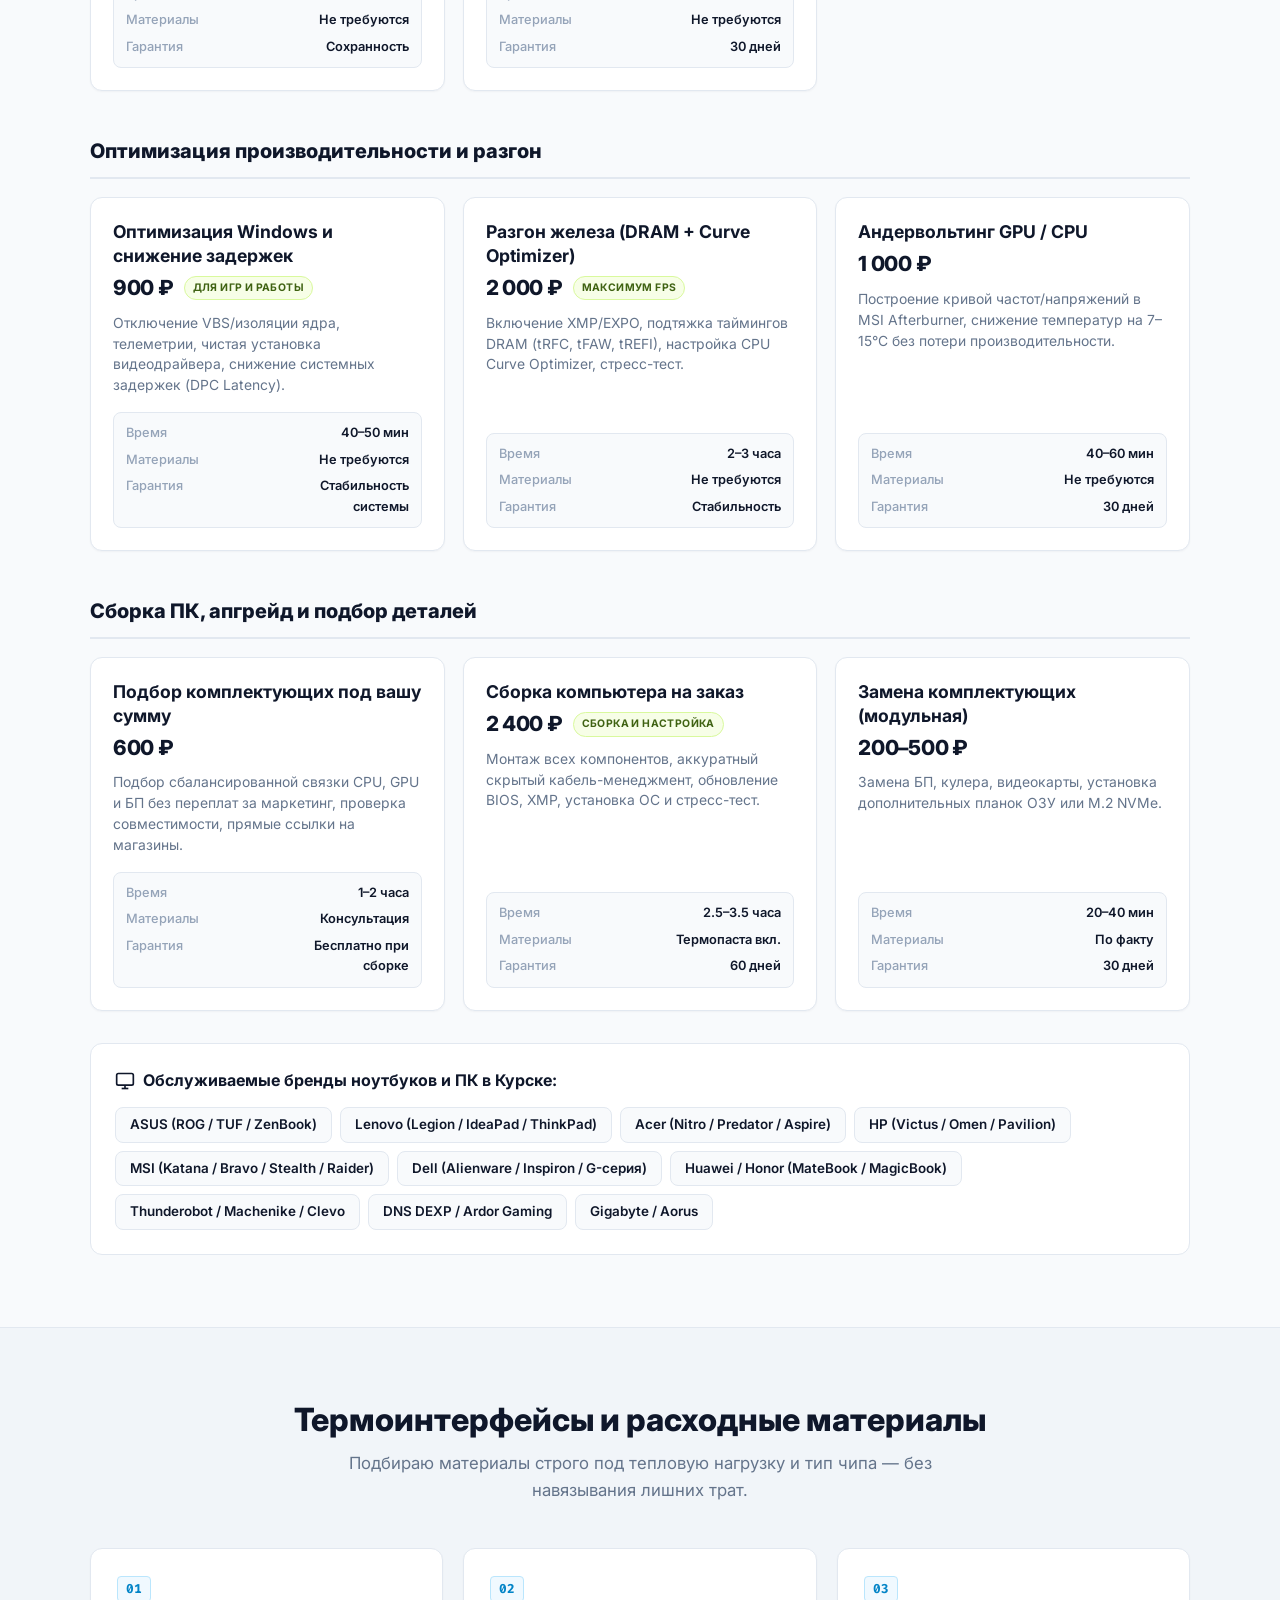
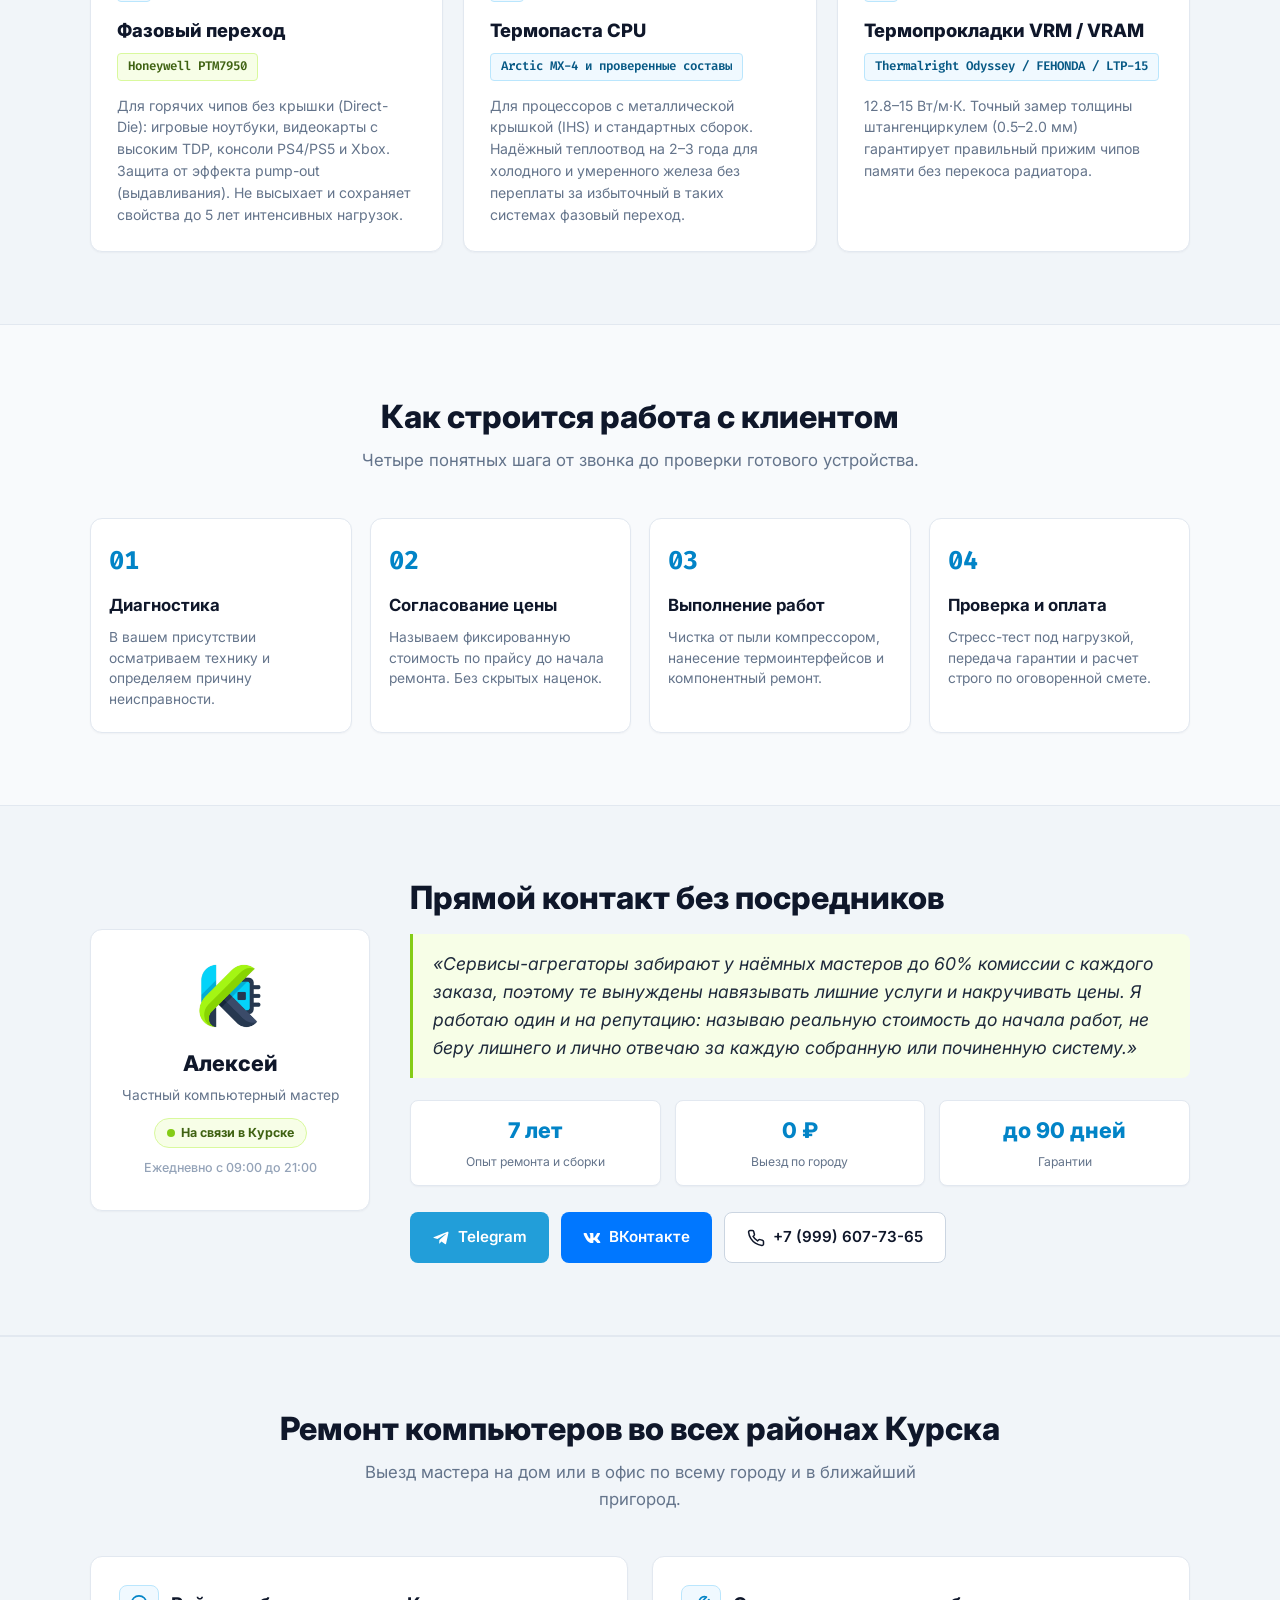
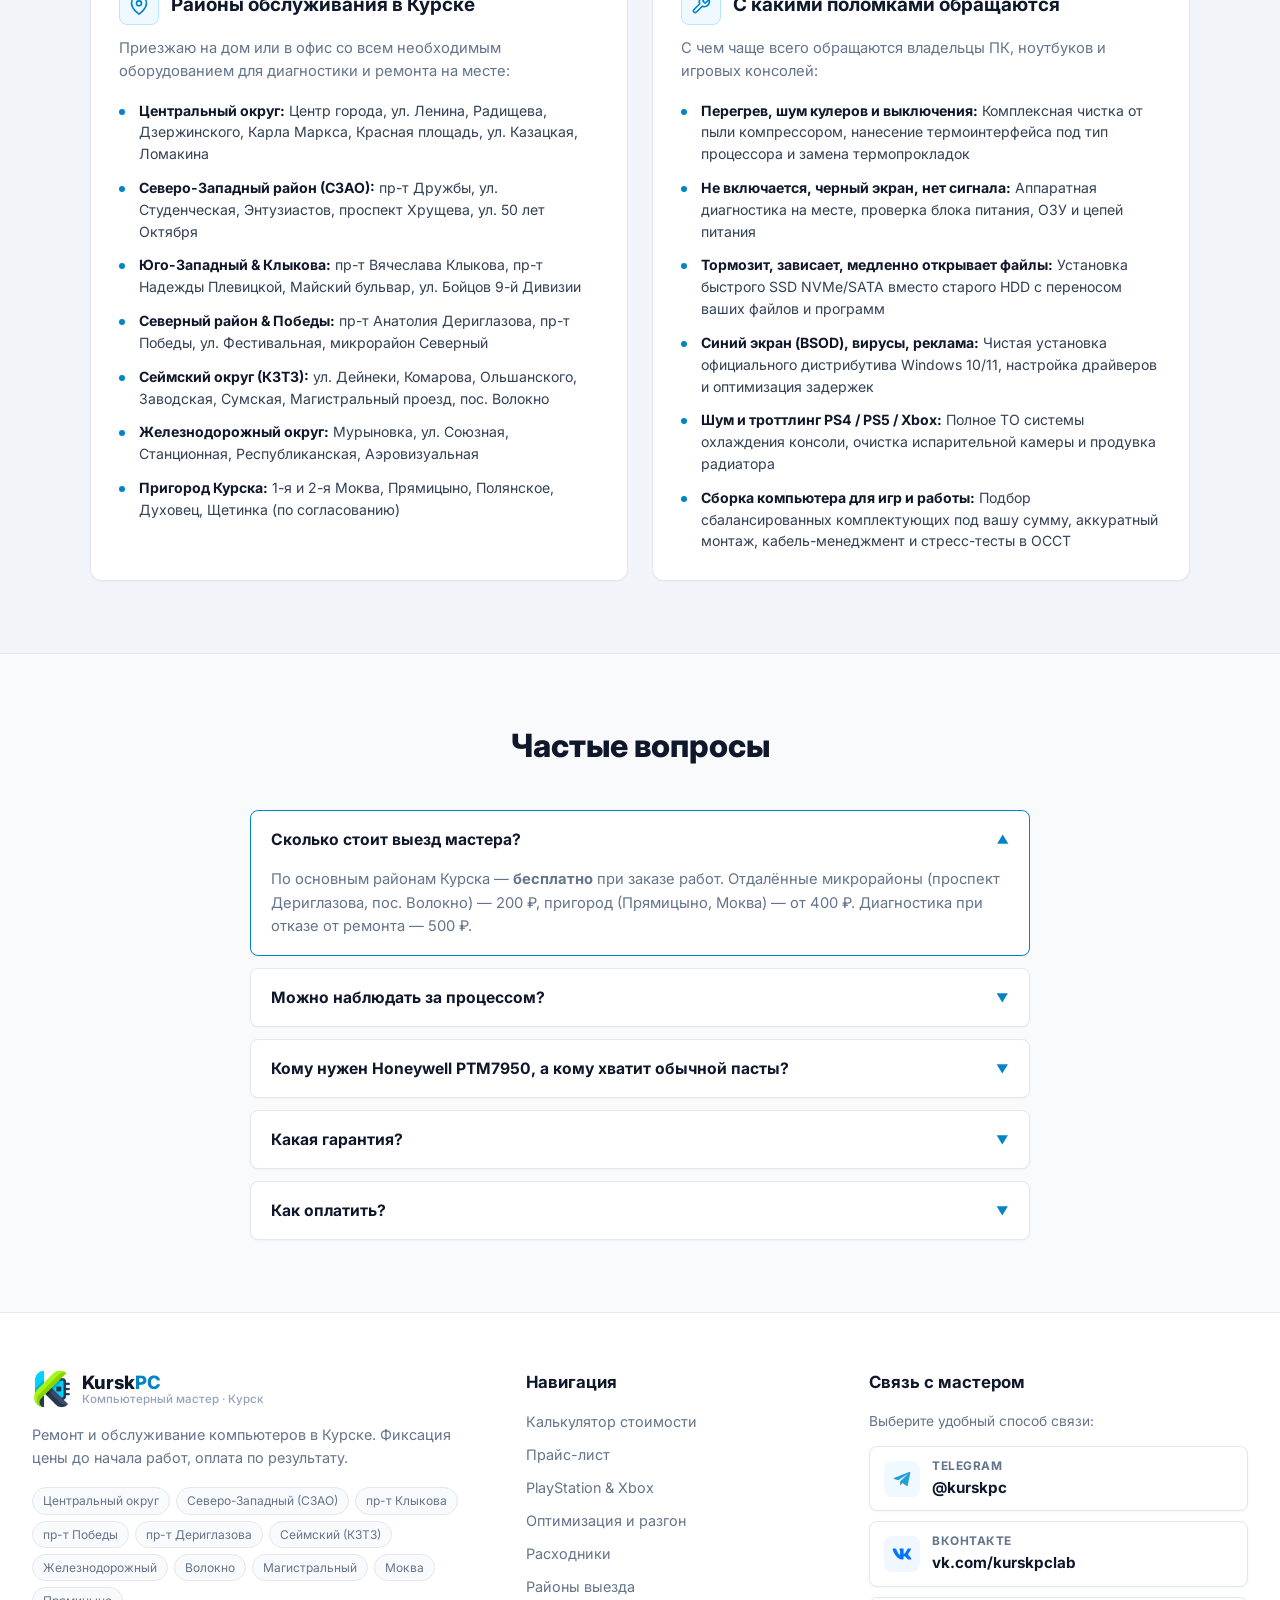
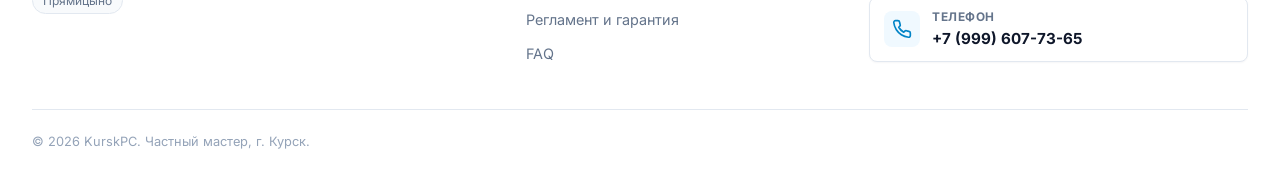
==== commit da89a8cc: "seo" ====
--- a/index.html
+++ b/index.html
@@ -17,16 +17,23 @@
 
   <!-- Верификация поисковых систем -->
   <meta name="yandex-verification" content="8c75ee6e68437301">
+  <!-- Раскомментируйте и вставьте код после добавления сайта в Google Search Console:
+  <meta name="google-site-verification" content="ВАШ_КОД_ИЗ_GSC"> -->
+
+  <!-- PWA & Web App Manifest -->
+  <link rel="manifest" href="manifest.json">
 
   <!-- Предзагрузка шрифтов без блокирующего @import -->
   <link rel="preconnect" href="https://fonts.googleapis.com">
   <link rel="preconnect" href="https://fonts.gstatic.com" crossorigin>
   <link href="https://fonts.googleapis.com/css2?family=Inter:wght@400;500;600;700;800&family=Fira+Code:wght@500;600&display=swap" rel="stylesheet">
 
-  <!-- Favicon и мобильные иконки -->
-  <link rel="icon" href="src/favicon.ico" sizes="any">
+  <!-- Favicon и мобильные иконки для поисковых сниппетов (Google / Yandex) -->
+  <link rel="icon" href="favicon.ico" sizes="any">
   <link rel="icon" type="image/png" sizes="32x32" href="src/avatar.png">
-  <link rel="apple-touch-icon" href="src/avatar.png">
+  <link rel="icon" type="image/png" sizes="192x192" href="src/avatar.png">
+  <link rel="icon" type="image/png" sizes="512x512" href="src/avatar.png">
+  <link rel="apple-touch-icon" sizes="180x180" href="src/avatar.png">
   <meta name="theme-color" content="#ffffff">
   <meta name="format-detection" content="telephone=no">
 
@@ -84,6 +91,20 @@
         "currenciesAccepted": "RUB",
         "paymentAccepted": "Cash, SBP",
         "openingHours": "Mo-Su 09:00-21:00",
+        "founder": {
+          "@type": "Person",
+          "name": "Алексей",
+          "jobTitle": "Частный компьютерный мастер",
+          "url": "https://kurskpc.ru/#about"
+        },
+        "knowsAbout": [
+          "Ремонт компьютеров Курск",
+          "Ремонт ноутбуков ASUS, Lenovo, Acer, HP, MSI, Dell",
+          "Чистка игровых ноутбуков с Honeywell PTM7950",
+          "Обслуживание и чистка PlayStation 4, PlayStation 5, Xbox Series X/S",
+          "Сборка компьютеров на заказ",
+          "Установка официальной Windows 10 и Windows 11"
+        ],
         "sameAs": [
           "https://vk.com/kurskpclab",
           "https://t.me/kurskpc"
@@ -289,6 +310,18 @@
             }
           }
         ]
+      },
+      {
+        "@type": "BreadcrumbList",
+        "@id": "https://kurskpc.ru/#breadcrumb",
+        "itemListElement": [
+          {
+            "@type": "ListItem",
+            "position": 1,
+            "name": "Главная",
+            "item": "https://kurskpc.ru/"
+          }
+        ]
       }
     ]
   }
@@ -305,7 +338,8 @@
     </a>
 
     <nav class="nav" id="nav">
-      <a href="#services">Услуги и цены</a>
+      <a href="#calc">Калькулятор</a>
+      <a href="#services">Цены</a>
       <a href="#materials">Расходники</a>
       <a href="#coverage">Районы</a>
       <a href="#warranty">Гарантия</a>
@@ -313,10 +347,16 @@
     </nav>
 
     <div class="header-right">
-      <span class="online-label"><span class="online-dot"></span> <span>На связи</span></span>
+      <span class="online-label"><span class="online-dot"></span><span>На связи</span></span>
       <a href="tel:+79996077365" class="header-phone" data-ym-goal="click_phone">+7 (999) 607-73-65</a>
-      <a href="https://t.me/kurskpc" target="_blank" rel="noopener" class="btn btn-tg btn-sm" data-ym-goal="click_tg">Telegram</a>
-      <a href="https://vk.com/kurskpclab" target="_blank" rel="noopener" class="btn btn-vk btn-sm" data-ym-goal="click_vk">ВКонтакте</a>
+      <a href="https://t.me/kurskpc" target="_blank" rel="noopener" class="btn btn-tg btn-sm" data-ym-goal="click_tg" aria-label="Написать в Telegram">
+        <svg width="14" height="14" viewBox="0 0 24 24" fill="currentColor"><path d="M20.665 3.717l-17.73 6.837c-1.21.486-1.203 1.161-.222 1.462l4.552 1.42 10.532-6.645c.498-.303.953-.14.579.192l-8.533 7.701h-.002l-.313 4.674c.458 0 .66-.21.916-.458l2.199-2.138 4.573 3.378c.843.464 1.448.225 1.658-.783l2.998-14.127c.308-1.233-.472-1.794-1.207-1.491z"/></svg>
+        <span>Telegram</span>
+      </a>
+      <a href="https://vk.com/kurskpclab" target="_blank" rel="noopener" class="btn btn-vk btn-sm" data-ym-goal="click_vk" aria-label="Группа ВКонтакте">
+        <svg width="15" height="15" viewBox="0 0 576 512" fill="currentColor"><path d="M545 117.7c3.7-12.5 0-21.7-17.8-21.7h-58.9c-15 0-21.9 7.9-25.6 16.7 0 0-30 73.1-72.4 120.5-13.7 13.7-20 18.1-27.5 18.1-3.7 0-9.4-4.4-9.4-16.9V117.7c0-15-4.2-21.7-16.6-21.7h-92.6c-9.4 0-15 7-15 13.5 0 14.2 21.2 17.5 23.4 57.5v86.8c0 19-3.4 22.5-10.9 22.5-20 0-68.6-73.4-97.4-157.4-5.8-16.3-11.5-22.9-26.6-22.9H38.8c-16.8 0-20.2 7.9-20.2 16.7 0 15.6 20 93.1 93.1 195.5C160.4 378.1 229 416 291.4 416c37.5 0 42.1-8.4 42.1-22.9 0-66.8-3.4-73.1 15.4-73.1 8.7 0 23.7 4.4 58.7 38.1 40 40 46.6 57.9 69 57.9h58.9c16.8 0 25.3-8.4 20.4-25-11.2-34.9-86.9-106.7-90.3-111.5-8.7-11.2-6.2-16.2 0-26.2.1-.1 72-101.3 79.4-135.6z"/></svg>
+        <span>ВКонтакте</span>
+      </a>
       <a href="tel:+79996077365" class="header-call-btn" aria-label="Позвонить мастеру" data-ym-goal="click_phone">
         <svg width="15" height="15" viewBox="0 0 24 24" fill="none" stroke="currentColor" stroke-width="2.3" stroke-linecap="round" stroke-linejoin="round"><path d="M22 16.92v3a2 2 0 0 1-2.18 2 19.79 19.79 0 0 1-8.63-3.07 19.5 19.5 0 0 1-6-6 19.79 19.79 0 0 1-3.07-8.67A2 2 0 0 1 4.11 2h3a2 2 0 0 1 2 1.72 12.84 12.84 0 0 0 .7 2.81 2 2 0 0 1-.45 2.11L8.09 9.91a16 16 0 0 0 6 6l1.27-1.27a2 2 0 0 1 2.11-.45 12.84 12.84 0 0 0 2.81.7A2 2 0 0 1 22 16.92z"></path></svg>
         <span>Позвонить</span>
@@ -341,7 +381,7 @@
       <div class="props">
         <div class="prop">
           <span class="prop-icon">
-            <svg width="18" height="18" viewBox="0 0 24 24" fill="none" stroke="currentColor" stroke-width="2.2" stroke-linecap="round" stroke-linejoin="round"><rect x="1" y="3" width="15" height="13"></rect><polygon points="16 8 20 8 23 11 23 16 16 16 16 8"></polygon><circle cx="5.5" cy="18.5" r="2.5"></circle><circle cx="18.5" cy="18.5" r="2.5"></circle></svg>
+            <svg width="18" height="18" viewBox="0 0 24 24" fill="none" stroke="currentColor" stroke-width="2.2" stroke-linecap="round" stroke-linejoin="round"><rect x="1" y="3" width="15" height="13"></rect><polygon points="16 8 20 8 23 11 23 16 16 16"></polygon><circle cx="5.5" cy="18.5" r="2.5"></circle><circle cx="18.5" cy="18.5" r="2.5"></circle></svg>
           </span>
           <div><b>Выезд на дом — 0 ₽</b><span>По основным районам при заказе</span></div>
         </div>
@@ -413,6 +453,63 @@
   </div>
 </section>
 
+<!-- ======== Интерактивный калькулятор стоимости (SEO & UX) ======== -->
+<section class="section" id="calc">
+  <div class="wrap">
+    <div class="section-head">
+      <div class="section-tag">Мгновенный расчет</div>
+      <h2 class="section-title">Калькулятор стоимости ремонта в Курске</h2>
+      <p class="section-sub">Выберите тип устройства и неисправность, чтобы узнать честную фиксированную цену без навязанных услуг.</p>
+    </div>
+
+    <div class="calc-box">
+      <span class="calc-step-label">Шаг 1: Выберите устройство</span>
+      <div class="calc-devices" role="tablist">
+        <button type="button" class="calc-dev-btn active" data-device="pc" role="tab" aria-selected="true">
+          <svg viewBox="0 0 24 24" fill="none" stroke="currentColor" stroke-width="2"><rect x="2" y="3" width="20" height="14" rx="2"></rect><line x1="8" y1="21" x2="16" y2="21"></line><line x1="12" y1="17" x2="12" y2="21"></line></svg>
+          <span>Компьютер (ПК)</span>
+        </button>
+        <button type="button" class="calc-dev-btn" data-device="laptop" role="tab" aria-selected="false">
+          <svg viewBox="0 0 24 24" fill="none" stroke="currentColor" stroke-width="2"><rect x="3" y="4" width="18" height="12" rx="2"></rect><path d="M2 20h20"></path></svg>
+          <span>Ноутбук</span>
+        </button>
+        <button type="button" class="calc-dev-btn" data-device="console" role="tab" aria-selected="false">
+          <svg viewBox="0 0 24 24" fill="none" stroke="currentColor" stroke-width="2"><rect x="2" y="6" width="20" height="12" rx="2"></rect><circle cx="6" cy="12" r="1.5"></circle><circle cx="18" cy="12" r="1.5"></circle><path d="M10 12h4"></path><path d="M12 10v4"></path></svg>
+          <span>PlayStation / Xbox</span>
+        </button>
+      </div>
+
+      <span class="calc-step-label">Шаг 2: Что беспокоит или требуется сделать?</span>
+      <div class="calc-problems" id="calcProblems" role="group">
+        <!-- Кнопки неисправностей формируются скриптом main.js -->
+      </div>
+
+      <div class="calc-summary">
+        <div class="calc-sum-price-wrap">
+          <span class="calc-sum-tag">Фиксированная стоимость:</span>
+          <div class="calc-sum-price" id="calcPrice">1 000 – 1 300 ₽</div>
+        </div>
+        <div class="calc-sum-specs">
+          <div>Время: <strong id="calcTime">40–60 минут</strong></div>
+          <div>Материалы: <strong id="calcMats">Arctic MX-4 включена, тест в OCCT</strong></div>
+          <div>Гарантия: <strong id="calcWarranty">30 дней</strong></div>
+        </div>
+      </div>
+
+      <div class="calc-cta">
+        <a href="https://t.me/kurskpc" id="calcTgBtn" target="_blank" rel="noopener" class="btn btn-tg" data-ym-goal="click_tg">
+          <svg width="18" height="18" viewBox="0 0 24 24" fill="currentColor"><path d="M20.665 3.717l-17.73 6.837c-1.21.486-1.203 1.161-.222 1.462l4.552 1.42 10.532-6.645c.498-.303.953-.14.579.192l-8.533 7.701h-.002l-.313 4.674c.458 0 .66-.21.916-.458l2.199-2.138 4.573 3.378c.843.464 1.448.225 1.658-.783l2.998-14.127c.308-1.233-.472-1.794-1.207-1.491z"/></svg>
+          Зафиксировать цену в Telegram
+        </a>
+        <a href="tel:+79996077365" class="btn btn-outline" data-ym-goal="click_phone">
+          <svg width="18" height="18" viewBox="0 0 24 24" fill="none" stroke="currentColor" stroke-width="2"><path d="M22 16.92v3a2 2 0 0 1-2.18 2 19.79 19.79 0 0 1-8.63-3.07 19.5 19.5 0 0 1-6-6 19.79 19.79 0 0 1-3.07-8.67A2 2 0 0 1 4.11 2h3a2 2 0 0 1 2 1.72 12.84 12.84 0 0 0 .7 2.81 2 2 0 0 1-.45 2.11L8.09 9.91a16 16 0 0 0 6 6l1.27-1.27a2 2 0 0 1 2.11-.45 12.84 12.84 0 0 0 2.81.7A2 2 0 0 1 22 16.92z"></path></svg>
+          +7 (999) 607-73-65
+        </a>
+      </div>
+    </div>
+  </div>
+</section>
+
 <!-- ======== Прайс-лист ======== -->
 <section class="section" id="services">
   <div class="wrap">
@@ -694,6 +791,26 @@
         <p class="pc-desc">Замена БП, кулера, видеокарты, установка дополнительных планок ОЗУ или M.2 NVMe.</p>
         <dl class="pc-meta"><dt>Время</dt><dd>20–40 мин</dd><dt>Материалы</dt><dd>По факту</dd><dt>Гарантия</dt><dd>30 дней</dd></dl>
       </article>
+    </div>
+
+    <!-- Обслуживаемые бренды и компонентный ремонт (SEO LSI) -->
+    <div class="brands-wrap">
+      <div class="brands-title">
+        <svg width="20" height="20" viewBox="0 0 24 24" fill="none" stroke="currentColor" stroke-width="2"><rect x="2" y="3" width="20" height="14" rx="2"></rect><line x1="8" y1="21" x2="16" y2="21"></line><line x1="12" y1="17" x2="12" y2="21"></line></svg>
+        <span>Обслуживаемые бренды ноутбуков и ПК в Курске:</span>
+      </div>
+      <div class="brands-chips">
+        <span class="brand-chip">ASUS (ROG / TUF / ZenBook)</span>
+        <span class="brand-chip">Lenovo (Legion / IdeaPad / ThinkPad)</span>
+        <span class="brand-chip">Acer (Nitro / Predator / Aspire)</span>
+        <span class="brand-chip">HP (Victus / Omen / Pavilion)</span>
+        <span class="brand-chip">MSI (Katana / Bravo / Stealth / Raider)</span>
+        <span class="brand-chip">Dell (Alienware / Inspiron / G-серия)</span>
+        <span class="brand-chip">Huawei / Honor (MateBook / MagicBook)</span>
+        <span class="brand-chip">Thunderobot / Machenike / Clevo</span>
+        <span class="brand-chip">DNS DEXP / Ardor Gaming</span>
+        <span class="brand-chip">Gigabyte / Aorus</span>
+      </div>
     </div>
   </div>
 </section>
@@ -910,8 +1027,9 @@
       </div>
 
       <div>
-        <h3>Навигация</h3>
+        <div class="footer-title">Навигация</div>
         <div class="footer-links">
+          <a href="#calc">Калькулятор стоимости</a>
           <a href="#services">Прайс-лист</a>
           <a href="#consoles">PlayStation & Xbox</a>
           <a href="#tuning">Оптимизация и разгон</a>
@@ -923,7 +1041,7 @@
       </div>
 
       <div>
-        <h3>Связь с мастером</h3>
+        <div class="footer-title">Связь с мастером</div>
         <p class="footer-contacts-sub">Выберите удобный способ связи:</p>
         <div class="footer-contact-cards">
           <a href="https://t.me/kurskpc" target="_blank" rel="noopener" class="footer-contact-link f-tg" data-ym-goal="click_tg">
--- a/styles/main.css
+++ b/styles/main.css
@@ -90,8 +90,9 @@
   padding: 0 20px;
 }
 .wrap-full {
-  max-width: 100% !important;
-  padding: 0 clamp(20px, 4vw, 64px) !important;
+  max-width: 1440px !important;
+  margin: 0 auto !important;
+  padding: 0 clamp(16px, 2.5vw, 48px) !important;
 }
 
 /* ---- Buttons ---- */
@@ -150,37 +151,73 @@
 /* ==== Header ==== */
 .header {
   position: sticky; top: 0; z-index: 100;
-  background: rgba(255, 255, 255, 0.95);
+  background: rgba(255, 255, 255, 0.96);
   backdrop-filter: blur(12px);
   border-bottom: 1px solid var(--border);
-  padding: 14px 0;
+  padding: 12px 0;
   transition: padding .2s ease, box-shadow .2s ease;
 }
-.header.scrolled { padding: 10px 0; box-shadow: 0 2px 10px rgba(15, 23, 42, 0.05); }
-.header-inner { display: flex; align-items: center; justify-content: space-between; }
-
-.logo { display: flex; align-items: center; gap: 10px; }
+.header.scrolled { padding: 9px 0; box-shadow: 0 2px 12px rgba(15, 23, 42, 0.06); }
+.header-inner {
+  display: flex;
+  align-items: center;
+  justify-content: space-between;
+  gap: 20px;
+}
+
+.logo {
+  display: flex;
+  align-items: center;
+  gap: 10px;
+  flex-shrink: 0;
+  white-space: nowrap;
+}
 .logo-icon {
-  width: 42px;
-  height: 42px;
+  width: 40px;
+  height: 40px;
   border-radius: 8px;
   object-fit: contain;
   display: block;
   flex-shrink: 0;
 }
-.logo-titles { display: flex; flex-direction: column; }
+.logo-titles {
+  display: flex;
+  flex-direction: column;
+  line-height: 1.2;
+}
 .logo-text { font-size: 1.15rem; font-weight: 800; color: var(--text-bright); }
 .logo-text span { color: var(--blue); }
-.logo-sub { font-size: .7rem; color: var(--text-muted); display: block; font-weight: 500; }
-
-.nav { display: flex; align-items: center; gap: 24px; }
-.nav a { font-size: .92rem; font-weight: 600; color: var(--text-dim); transition: color .15s; }
-.nav a:hover { color: var(--blue); }
-
-.header-right { display: flex; align-items: center; gap: 14px; }
+.logo-sub { font-size: .72rem; color: var(--text-muted); display: block; font-weight: 500; white-space: nowrap; }
+
+.nav {
+  display: flex;
+  align-items: center;
+  gap: 4px;
+}
+.nav a {
+  font-size: .9rem;
+  font-weight: 600;
+  color: var(--text-dim);
+  padding: 6px 10px;
+  border-radius: var(--radius-sm);
+  white-space: nowrap;
+  transition: color .15s ease, background-color .15s ease;
+}
+.nav a:hover {
+  color: var(--blue);
+  background-color: var(--blue-light);
+}
+
+.header-right {
+  display: flex;
+  align-items: center;
+  gap: 10px;
+  flex-shrink: 0;
+  white-space: nowrap;
+}
 .header-phone {
   font-family: var(--font);
-  font-size: .95rem;
+  font-size: .92rem;
   font-weight: 700;
   color: var(--text-bright);
   white-space: nowrap;
@@ -188,19 +225,39 @@
   display: inline-flex;
   align-items: center;
   gap: 6px;
+  padding: 4px 6px;
 }
 .header-phone:hover { color: var(--blue); }
 .online-dot {
   width: 8px; height: 8px; border-radius: 50%;
   background: var(--lime);
   display: inline-block;
+  flex-shrink: 0;
   animation: pulse-dot 2s infinite ease-in-out;
 }
 @keyframes pulse-dot {
   0%, 100% { opacity: 1; transform: scale(1); }
   50% { opacity: .4; transform: scale(0.85); }
 }
-.online-label { font-size: .8rem; color: var(--lime-dark); font-weight: 700; display: flex; align-items: center; gap: 6px; }
+.online-label {
+  font-size: .78rem;
+  color: var(--lime-dark);
+  background: var(--lime-light);
+  border: 1px solid var(--lime-border);
+  padding: 4px 10px;
+  border-radius: var(--radius-pill);
+  font-weight: 700;
+  display: inline-flex;
+  align-items: center;
+  gap: 6px;
+  white-space: nowrap;
+  flex-shrink: 0;
+}
+.header-right .btn-sm {
+  padding: 7px 12px;
+  font-size: .84rem;
+  gap: 6px;
+}
 .header-call-btn { display: none; }
 
 .burger {
@@ -496,6 +553,186 @@
 }
 .faq-item.open .faq-a { max-height: 320px; padding: 0 20px 16px; }
 
+/* ==== Calculator Section ==== */
+.calc-box {
+  background: var(--bg-card);
+  border: 1px solid var(--border);
+  border-radius: var(--radius);
+  box-shadow: var(--shadow-card);
+  padding: 32px;
+  max-width: 900px;
+  margin: 0 auto;
+}
+.calc-step-label {
+  font-size: .85rem;
+  font-weight: 700;
+  text-transform: uppercase;
+  letter-spacing: 1px;
+  color: var(--blue);
+  margin-bottom: 12px;
+  display: block;
+}
+.calc-devices {
+  display: grid;
+  grid-template-columns: repeat(3, 1fr);
+  gap: 12px;
+  margin-bottom: 28px;
+}
+.calc-dev-btn {
+  display: flex;
+  flex-direction: column;
+  align-items: center;
+  gap: 8px;
+  padding: 16px 12px;
+  background: var(--bg-subtle);
+  border: 1.5px solid var(--border);
+  border-radius: var(--radius-sm);
+  color: var(--text-bright);
+  font-weight: 700;
+  font-size: .92rem;
+  cursor: pointer;
+  transition: all .15s ease;
+}
+.calc-dev-btn:hover {
+  border-color: var(--blue);
+  background: var(--blue-light);
+}
+.calc-dev-btn.active {
+  border-color: var(--blue);
+  background: var(--blue-light);
+  color: var(--blue-dark);
+  box-shadow: 0 0 0 1px var(--blue);
+}
+.calc-dev-btn svg {
+  width: 26px;
+  height: 26px;
+}
+.calc-problems {
+  display: grid;
+  grid-template-columns: 1fr;
+  gap: 10px;
+  margin-bottom: 28px;
+}
+.calc-prob-btn {
+  display: flex;
+  align-items: center;
+  justify-content: space-between;
+  padding: 14px 18px;
+  background: var(--bg-card);
+  border: 1px solid var(--border);
+  border-radius: var(--radius-sm);
+  font-size: .94rem;
+  color: var(--text);
+  font-weight: 600;
+  cursor: pointer;
+  text-align: left;
+  transition: all .15s ease;
+}
+.calc-prob-btn:hover {
+  border-color: var(--blue);
+  background: var(--bg-subtle);
+}
+.calc-prob-btn.active {
+  border-color: var(--blue);
+  background: var(--blue-light);
+  color: var(--blue-dark);
+}
+.calc-prob-btn .prob-indicator {
+  width: 18px;
+  height: 18px;
+  border-radius: 50%;
+  border: 2px solid var(--border-strong);
+  display: grid;
+  place-items: center;
+  flex-shrink: 0;
+  margin-left: 12px;
+}
+.calc-prob-btn.active .prob-indicator {
+  border-color: var(--blue);
+}
+.calc-prob-btn.active .prob-indicator::after {
+  content: "";
+  width: 8px;
+  height: 8px;
+  border-radius: 50%;
+  background: var(--blue);
+}
+.calc-summary {
+  background: var(--bg-subtle);
+  border: 1px solid var(--border);
+  border-radius: var(--radius-sm);
+  padding: 22px;
+  display: grid;
+  grid-template-columns: 1.2fr 1fr;
+  gap: 20px;
+  align-items: center;
+}
+.calc-sum-price-wrap {
+  display: flex;
+  flex-direction: column;
+}
+.calc-sum-tag {
+  font-size: .78rem;
+  color: var(--text-dim);
+  font-weight: 600;
+  text-transform: uppercase;
+  margin-bottom: 4px;
+}
+.calc-sum-price {
+  font-size: 1.7rem;
+  font-weight: 800;
+  color: var(--blue);
+  line-height: 1.2;
+}
+.calc-sum-specs {
+  display: flex;
+  flex-direction: column;
+  gap: 6px;
+  font-size: .85rem;
+  color: var(--text-dim);
+}
+.calc-sum-specs strong {
+  color: var(--text-bright);
+}
+.calc-cta {
+  margin-top: 18px;
+  display: flex;
+  gap: 12px;
+  flex-wrap: wrap;
+}
+
+/* ==== Brands & Hardware Matrix ==== */
+.brands-wrap {
+  margin-top: 32px;
+  background: var(--bg-card);
+  border: 1px solid var(--border);
+  border-radius: var(--radius);
+  padding: 24px;
+}
+.brands-title {
+  font-size: 1rem;
+  font-weight: 700;
+  color: var(--text-bright);
+  margin-bottom: 14px;
+  display: flex;
+  align-items: center;
+  gap: 8px;
+}
+.brands-chips {
+  display: flex;
+  flex-wrap: wrap;
+  gap: 8px;
+}
+.brand-chip {
+  background: var(--bg-subtle);
+  border: 1px solid var(--border);
+  padding: 6px 14px;
+  border-radius: var(--radius-sm);
+  font-size: .84rem;
+  font-weight: 600;
+  color: var(--text-bright);
+}
+
 /* ==== Footer ==== */
 .footer {
   background: #ffffff;
@@ -510,7 +747,7 @@
   background: var(--bg-subtle); border: 1px solid var(--border);
   padding: 3px 10px; border-radius: var(--radius-pill);
 }
-.footer h3, .footer h4 { font-size: 1.05rem; font-weight: 700; color: var(--text-bright); margin-bottom: 14px; }
+.footer-title, .footer h3, .footer h4 { font-size: 1.05rem; font-weight: 700; color: var(--text-bright); margin-bottom: 14px; }
 .footer-links { display: flex; flex-direction: column; gap: 10px; }
 .footer-links a { font-size: .9rem; color: var(--text-dim); transition: color .15s; }
 .footer-links a:hover { color: var(--blue); }
@@ -632,6 +869,60 @@
 }
 
 /* ==== Responsive ==== */
+@media(max-width: 1340px) {
+  .online-label { display: none; }
+  .nav a { padding: 6px 8px; font-size: .88rem; }
+}
+@media(max-width: 1220px) {
+  .burger {
+    display: flex;
+    width: 38px;
+    height: 38px;
+  }
+
+  /* Navigation Sheet for Tablets & Small Laptops */
+  .nav {
+    position: fixed;
+    top: 72px;
+    right: 24px;
+    left: auto;
+    width: 280px;
+    height: auto;
+    max-height: calc(100vh - 88px);
+    background: #ffffff;
+    border: 1px solid var(--border);
+    border-radius: var(--radius);
+    flex-direction: column;
+    align-items: stretch;
+    padding: 12px;
+    gap: 4px;
+    transform: translateY(-12px) scale(0.97);
+    opacity: 0;
+    pointer-events: none;
+    transition: all .22s cubic-bezier(0.16, 1, 0.3, 1);
+    z-index: 100;
+    box-shadow: 0 16px 36px -4px rgba(15, 23, 42, 0.16);
+  }
+  .nav.open {
+    transform: translateY(0) scale(1);
+    opacity: 1;
+    pointer-events: auto;
+  }
+  .nav a {
+    font-size: 1rem;
+    font-weight: 700;
+    color: var(--text-bright);
+    padding: 11px 14px;
+    border-radius: var(--radius-sm);
+    transition: background-color .15s ease, color .15s ease;
+    display: block;
+    text-align: left;
+  }
+  .nav a:hover, .nav a:active {
+    background-color: var(--blue-light);
+    color: var(--blue);
+  }
+}
 @media(max-width: 1024px) {
   .props { grid-template-columns: repeat(2, 1fr); }
   .mat-grid { grid-template-columns: 1fr; }
@@ -646,7 +937,7 @@
   .section-title { font-size: 1.65rem; }
   .hero h1 { font-size: 1.85rem; }
 
-  /* Compact Mobile Header — ONLY logo icon and burger button */
+  /* Compact Mobile Header — ONLY logo icon, call button and burger button */
   .header {
     padding: 7px 0 !important;
     transition: transform .3s ease, padding .2s ease, box-shadow .2s ease;
@@ -710,50 +1001,14 @@
     color: inherit;
   }
   .burger {
-    display: flex;
     width: 36px;
     height: 36px;
   }
-
-  /* Modern Mobile Navigation Sheet */
   .nav {
-    position: fixed;
-    top: 68px;
-    right: 14px;
-    left: 14px;
+    top: 60px;
+    right: 12px;
+    left: 12px;
     width: auto;
-    height: auto;
-    max-height: calc(100vh - 80px);
-    background: #ffffff;
-    border: 1px solid var(--border);
-    border-radius: var(--radius);
-    flex-direction: column;
-    padding: 16px 14px;
-    gap: 6px;
-    transform: translateY(-16px) scale(0.97);
-    opacity: 0;
-    pointer-events: none;
-    transition: all .25s cubic-bezier(0.16, 1, 0.3, 1);
-    z-index: 100;
-    box-shadow: 0 16px 36px -4px rgba(15, 23, 42, 0.16);
-  }
-  .nav.open {
-    transform: translateY(0) scale(1);
-    opacity: 1;
-    pointer-events: auto;
-  }
-  .nav a {
-    font-size: 1.05rem;
-    font-weight: 700;
-    color: var(--text-bright);
-    padding: 12px 14px;
-    border-radius: var(--radius-sm);
-    transition: background-color .15s ease, color .15s ease;
-    display: block;
-  }
-  .nav a:hover, .nav a:active {
-    background-color: var(--blue-light);
-    color: var(--blue);
   }
 
   .props { grid-template-columns: 1fr; }
@@ -877,6 +1132,10 @@
     from { opacity: 0; transform: translateY(-4px); }
     to { opacity: 1; transform: translateY(0); }
   }
+
+  .calc-devices { grid-template-columns: 1fr; }
+  .calc-summary { grid-template-columns: 1fr; gap: 16px; }
+  .calc-box { padding: 20px 16px; }
 }
 
 @media(max-width: 480px) {
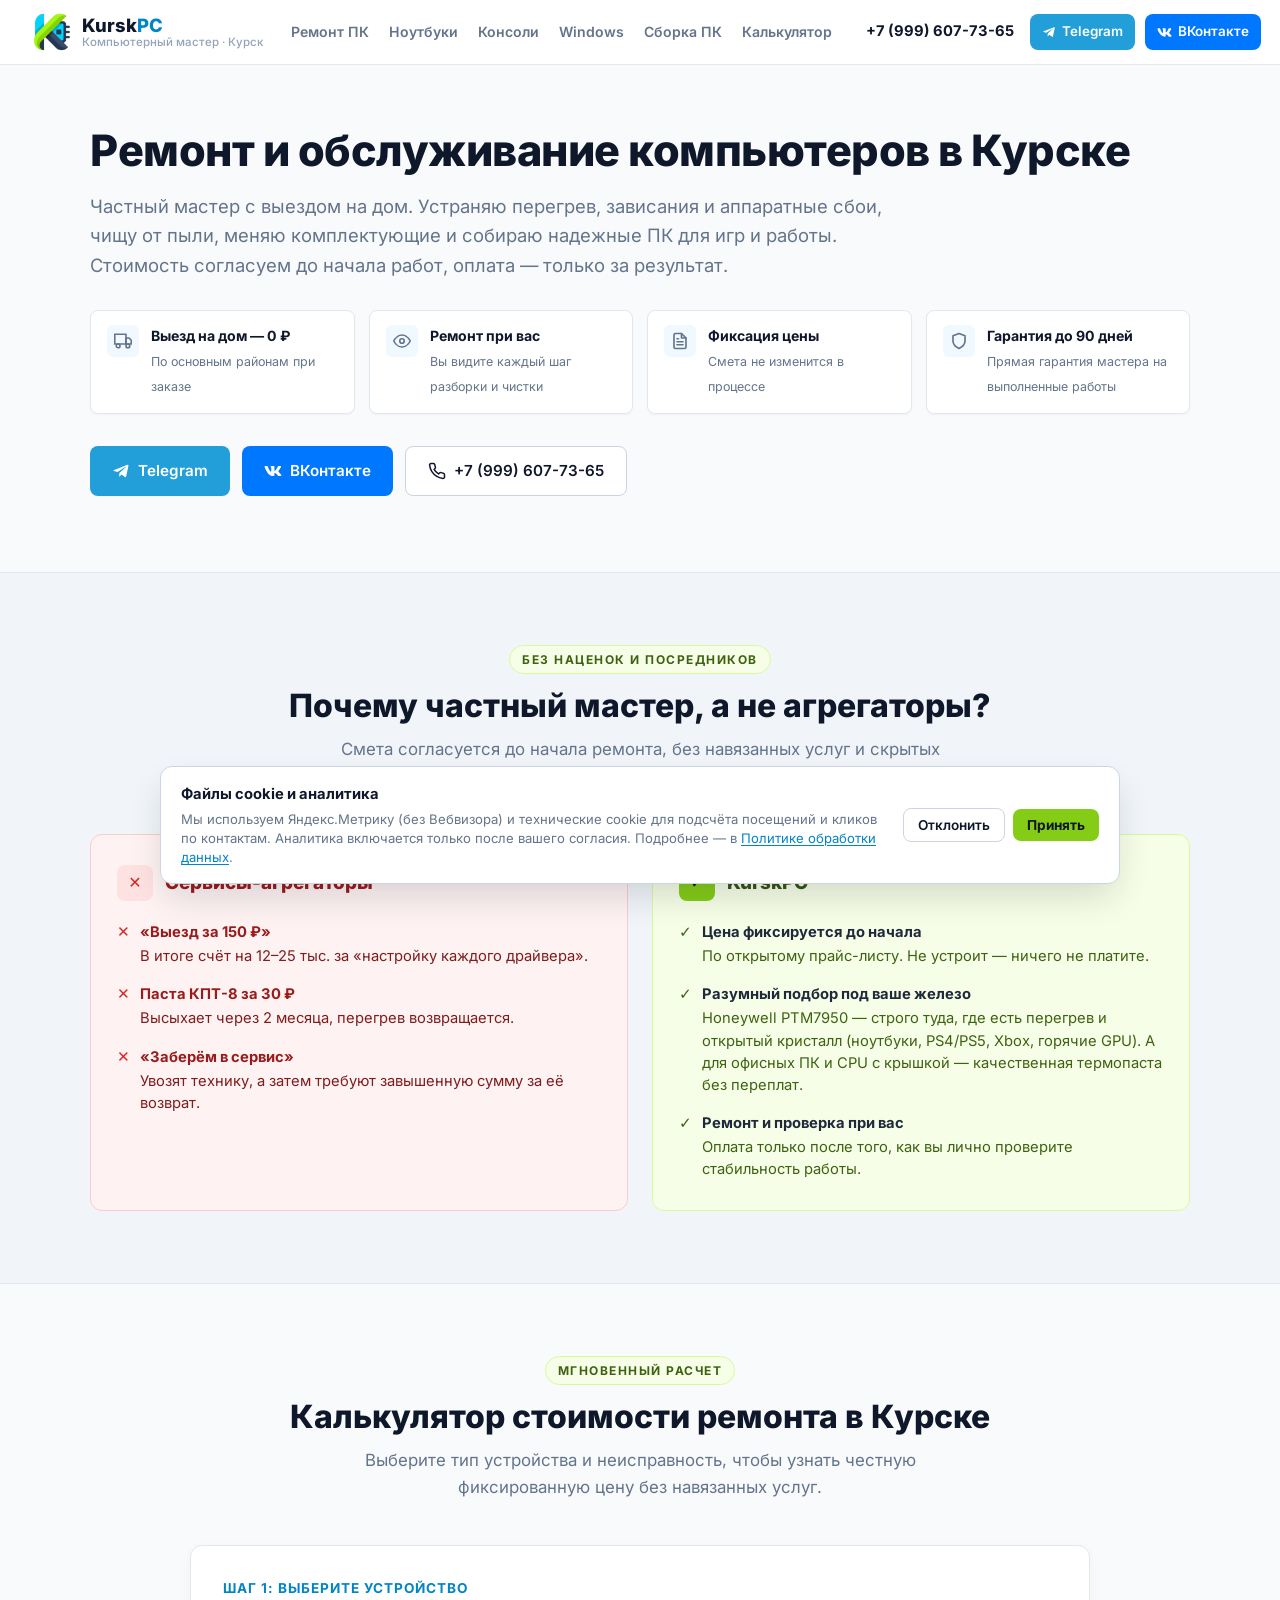
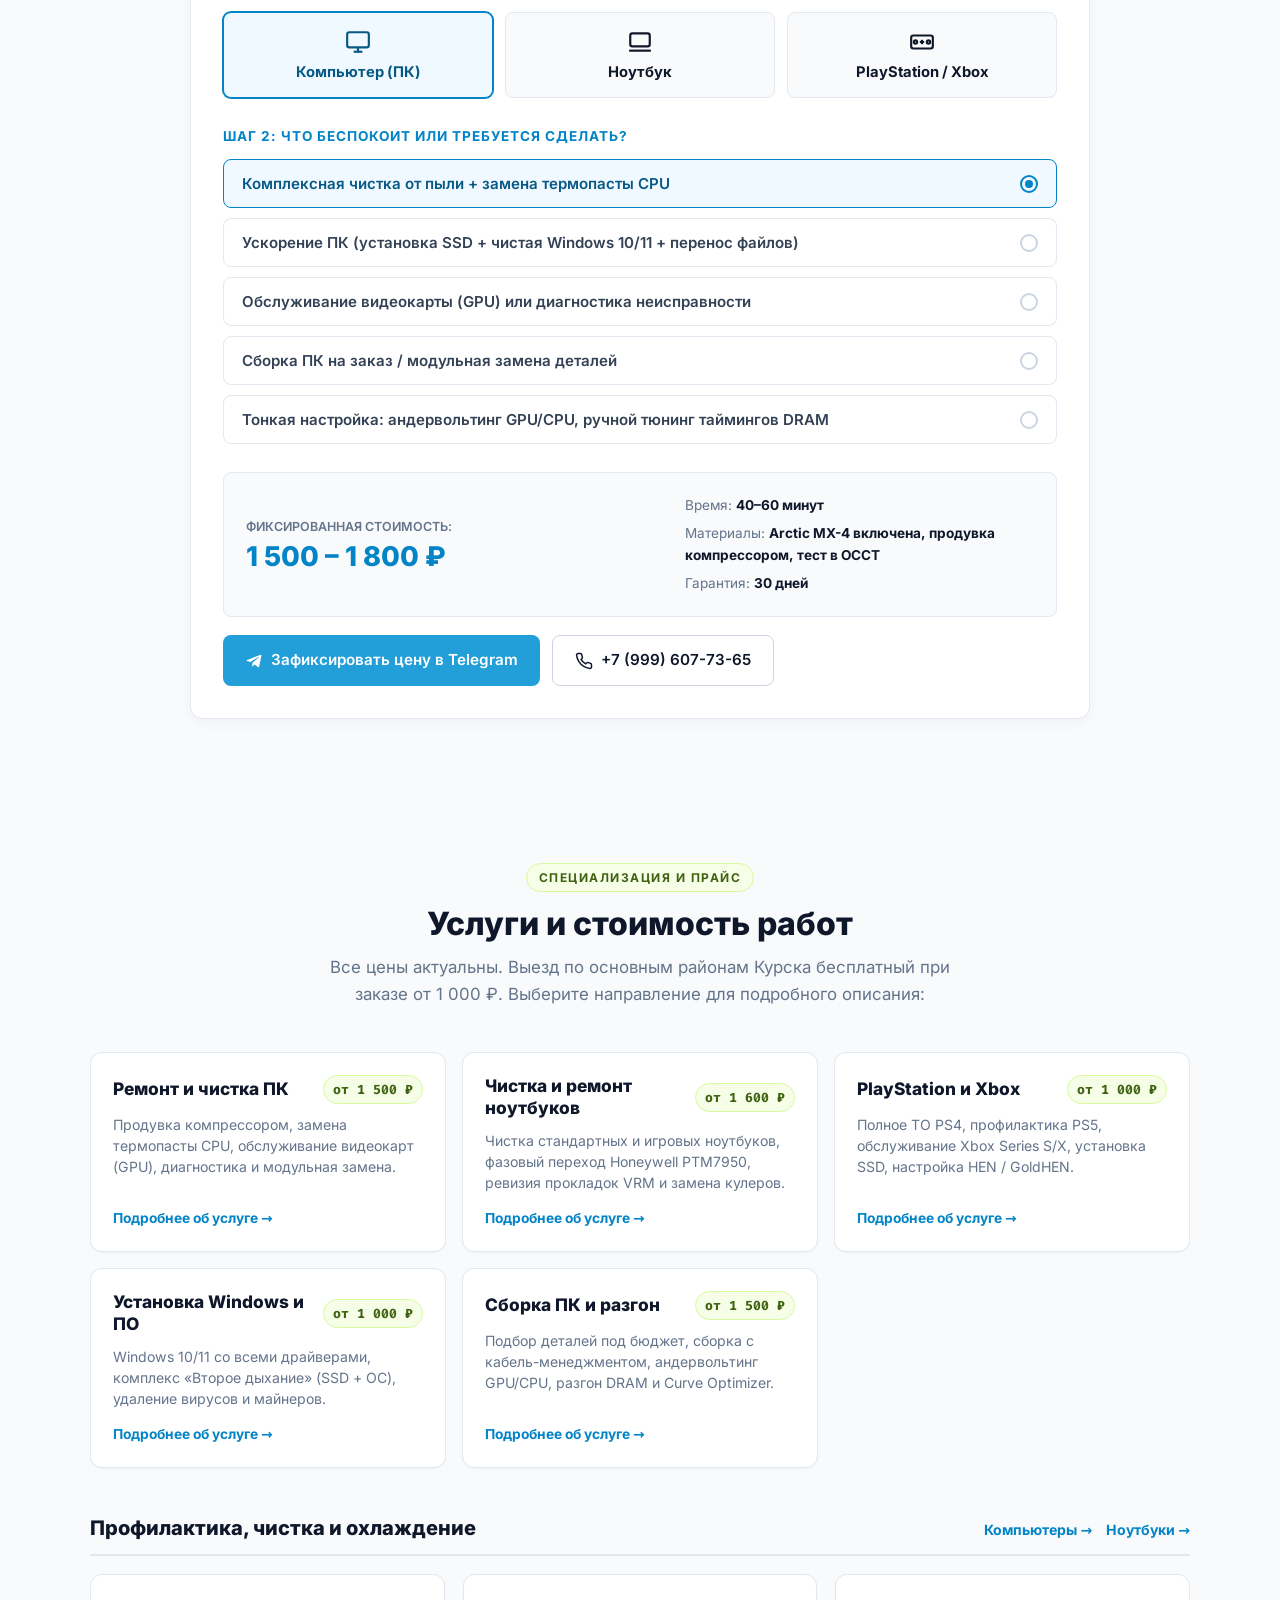
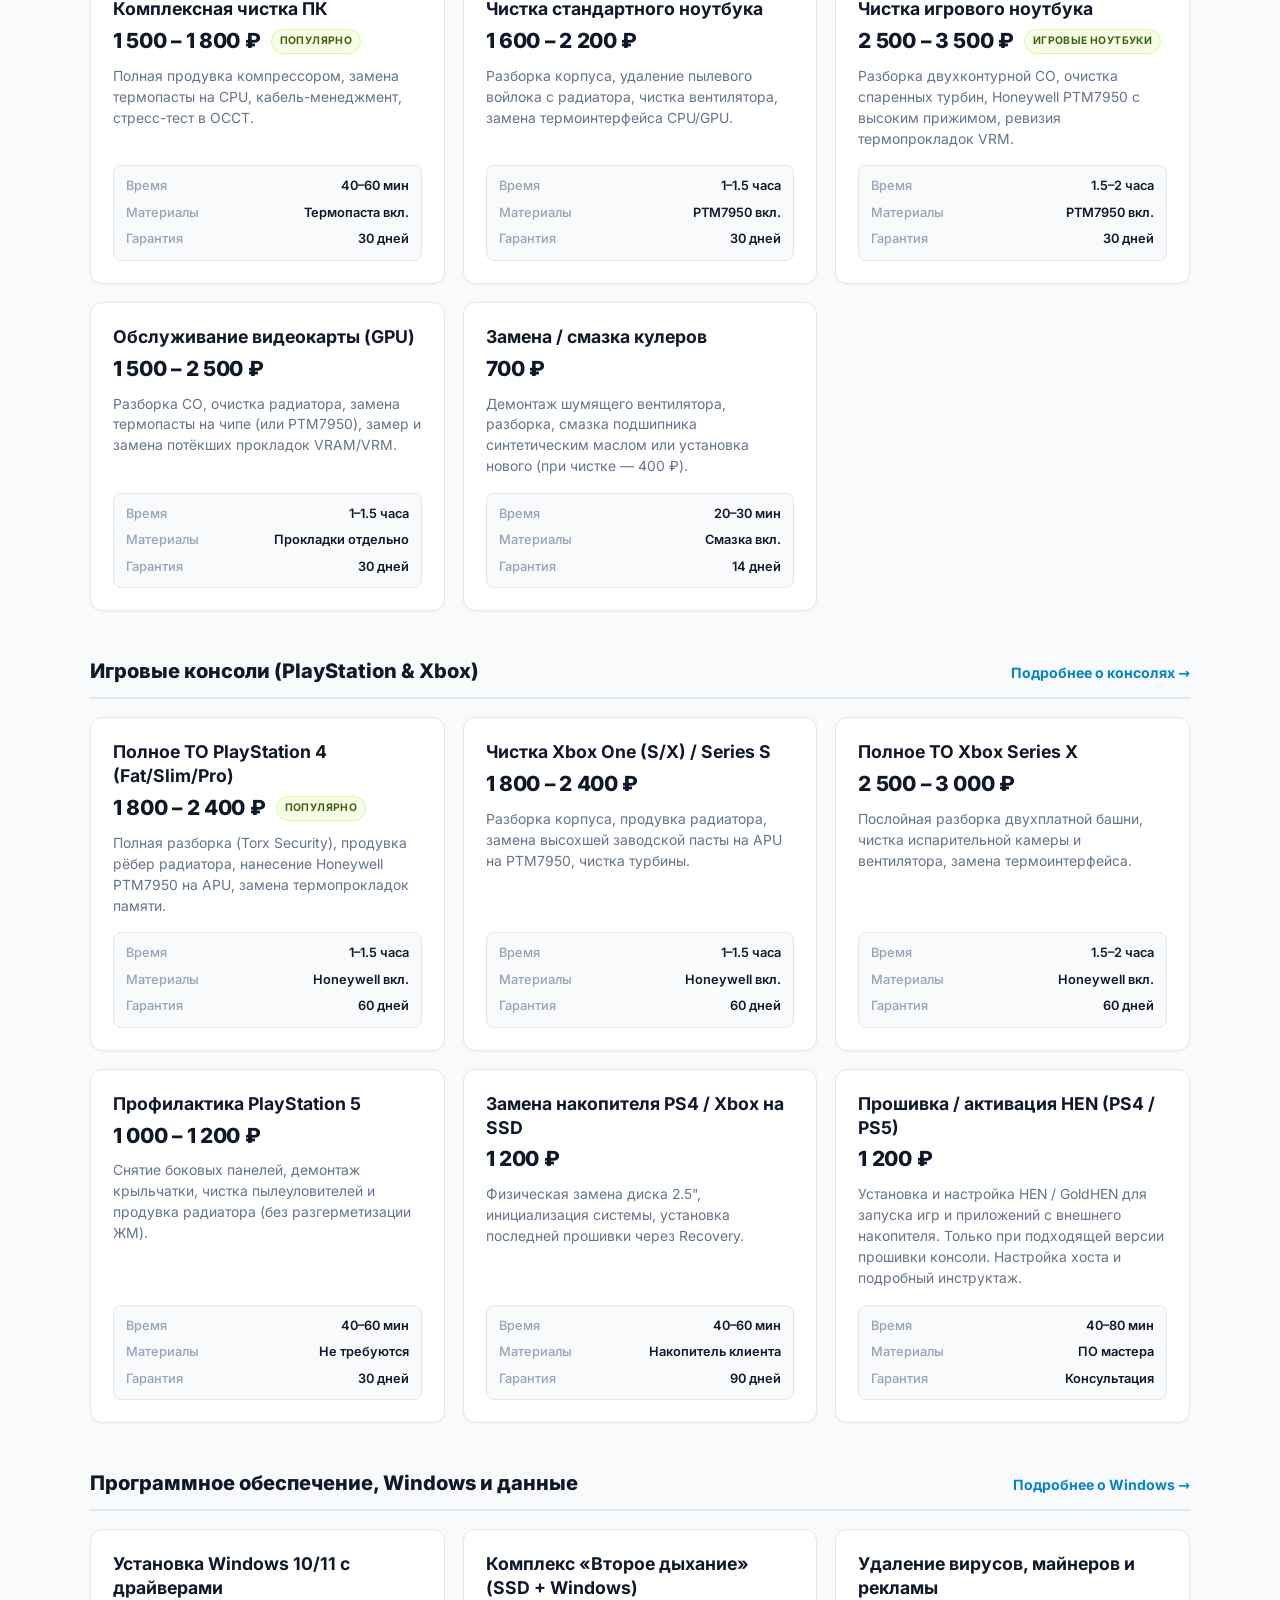
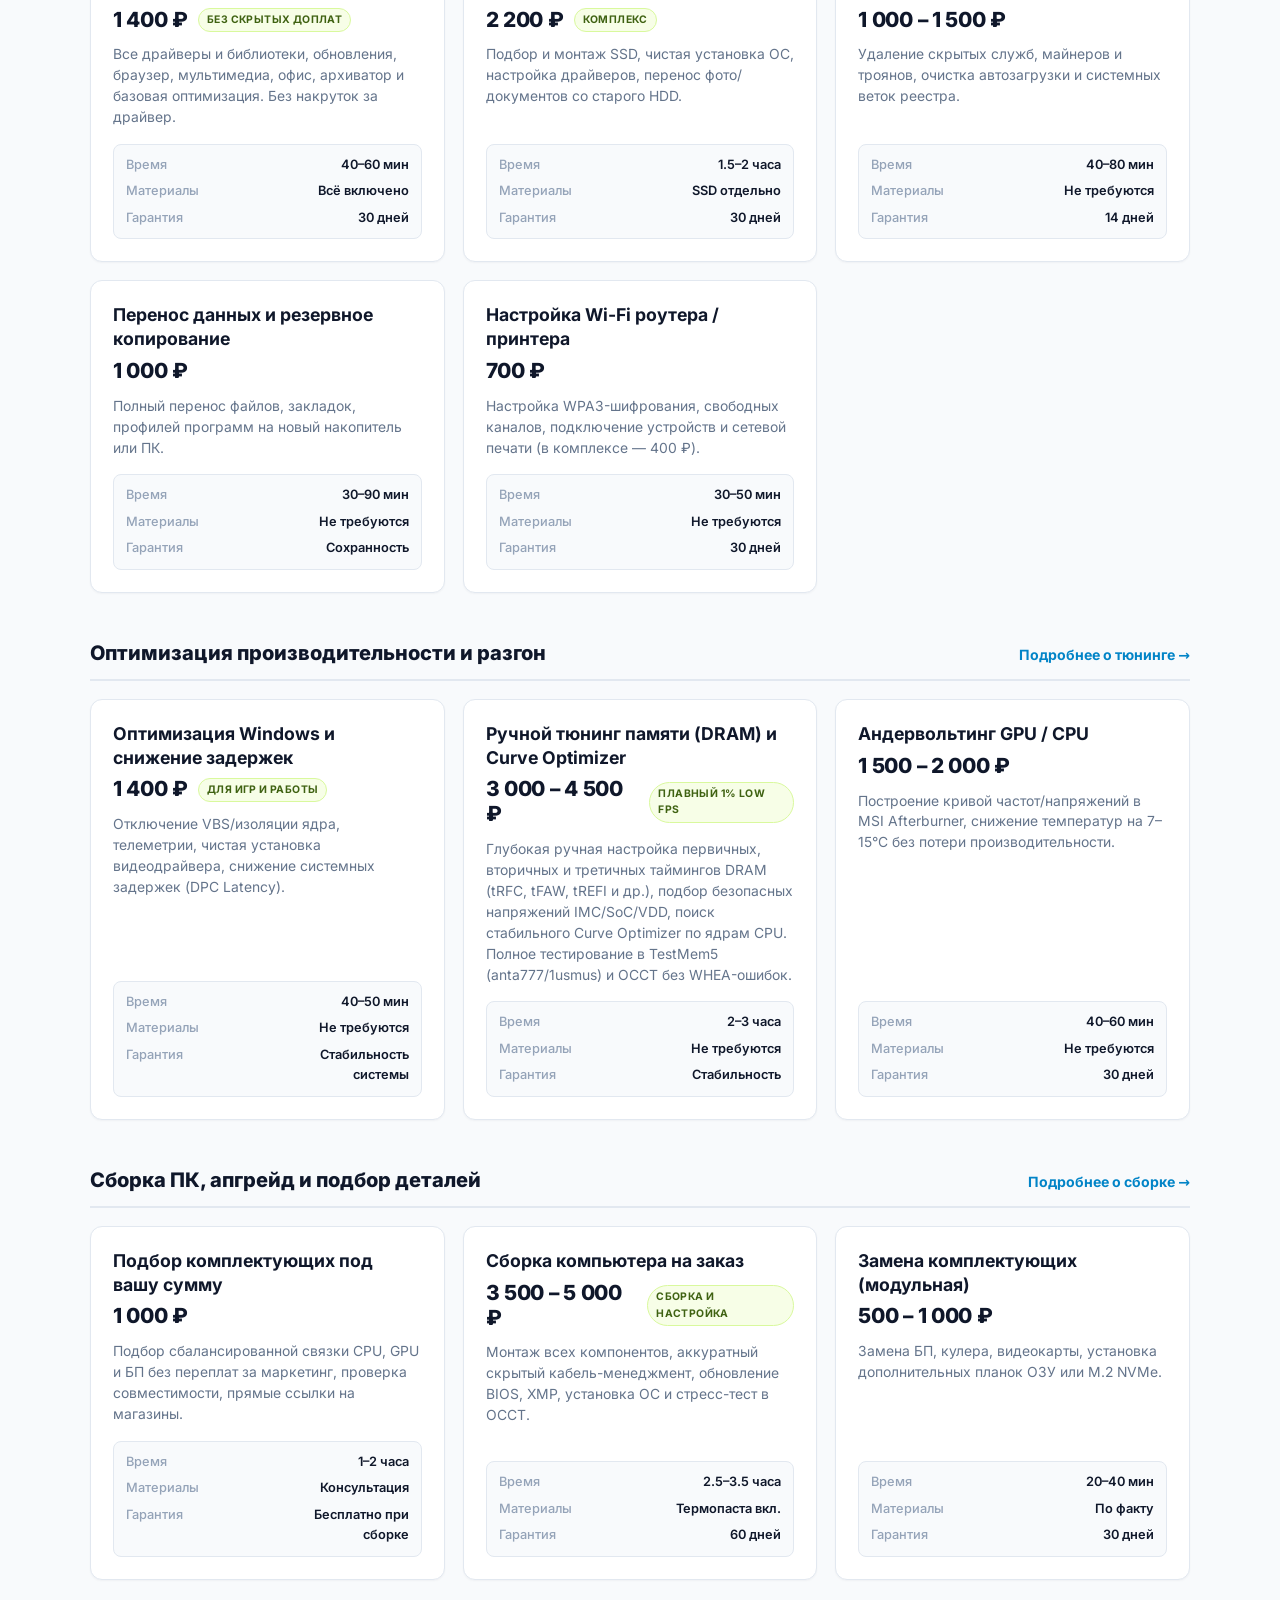
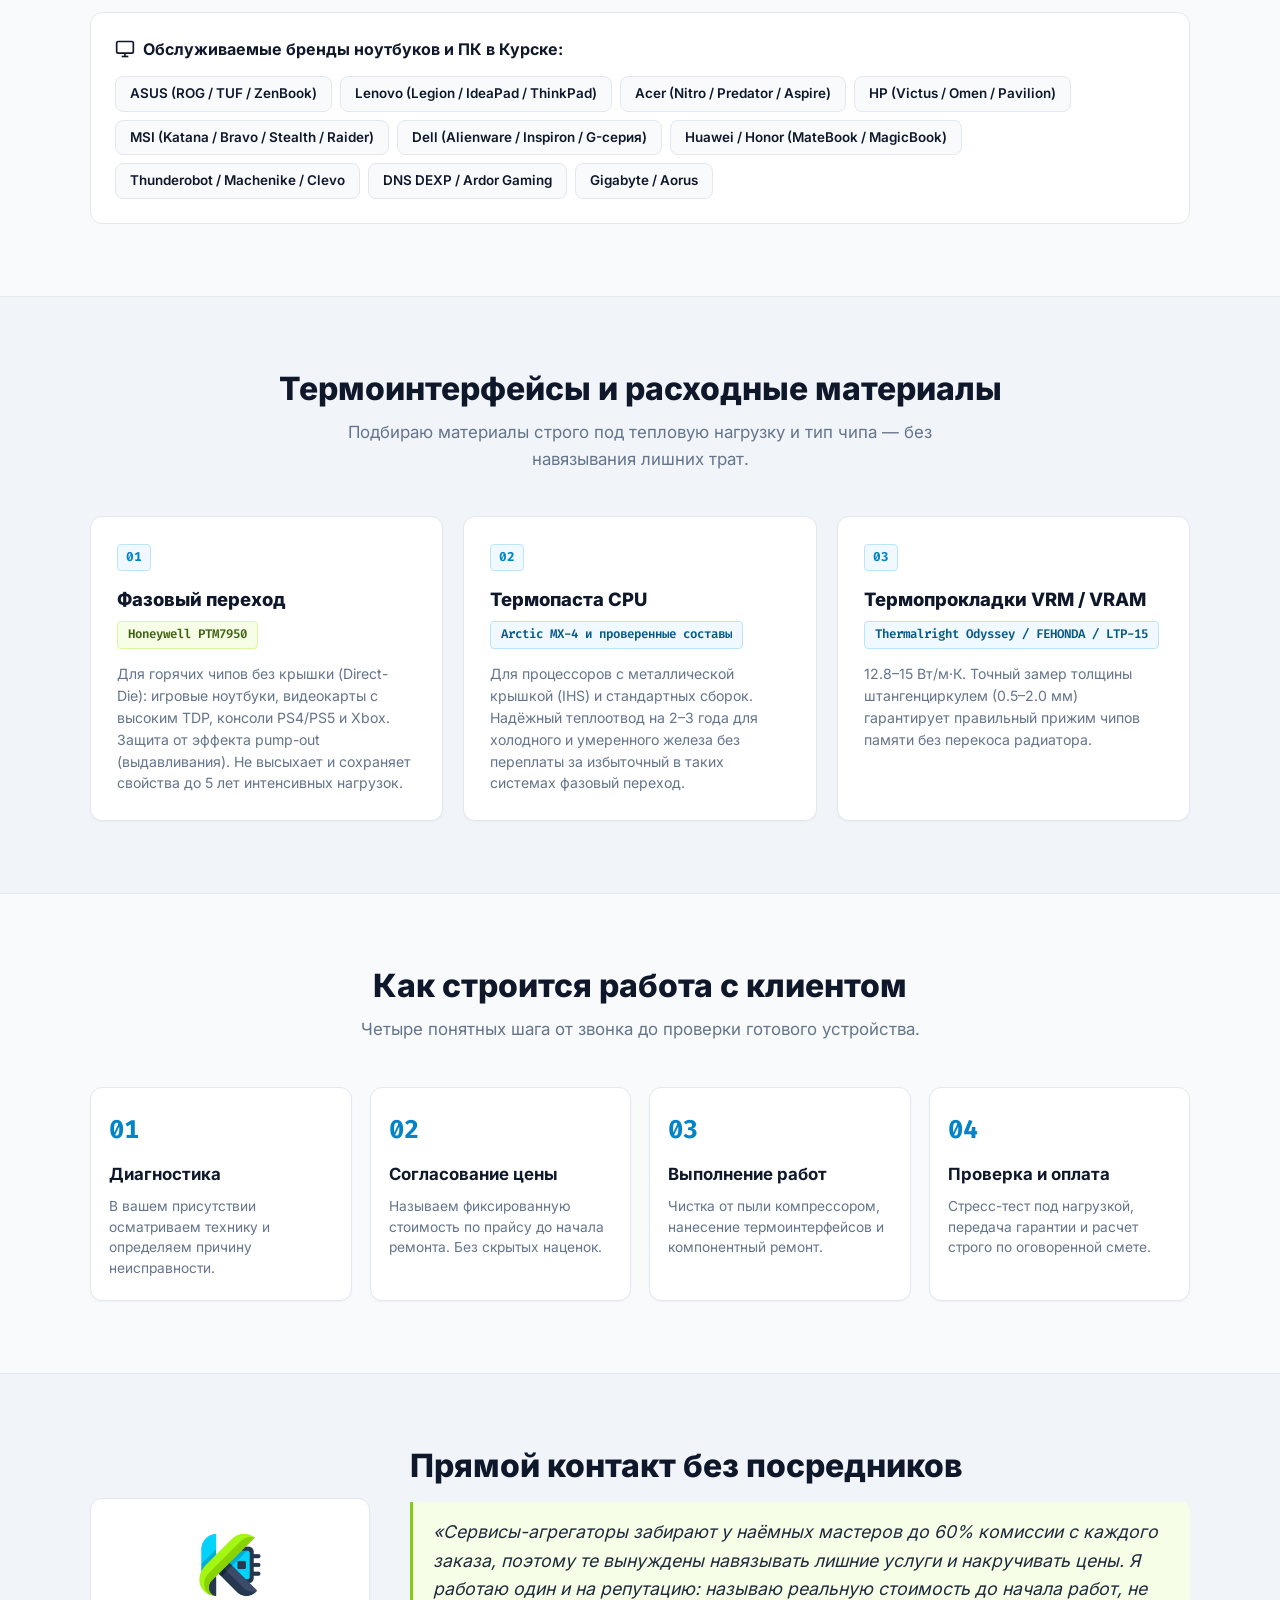
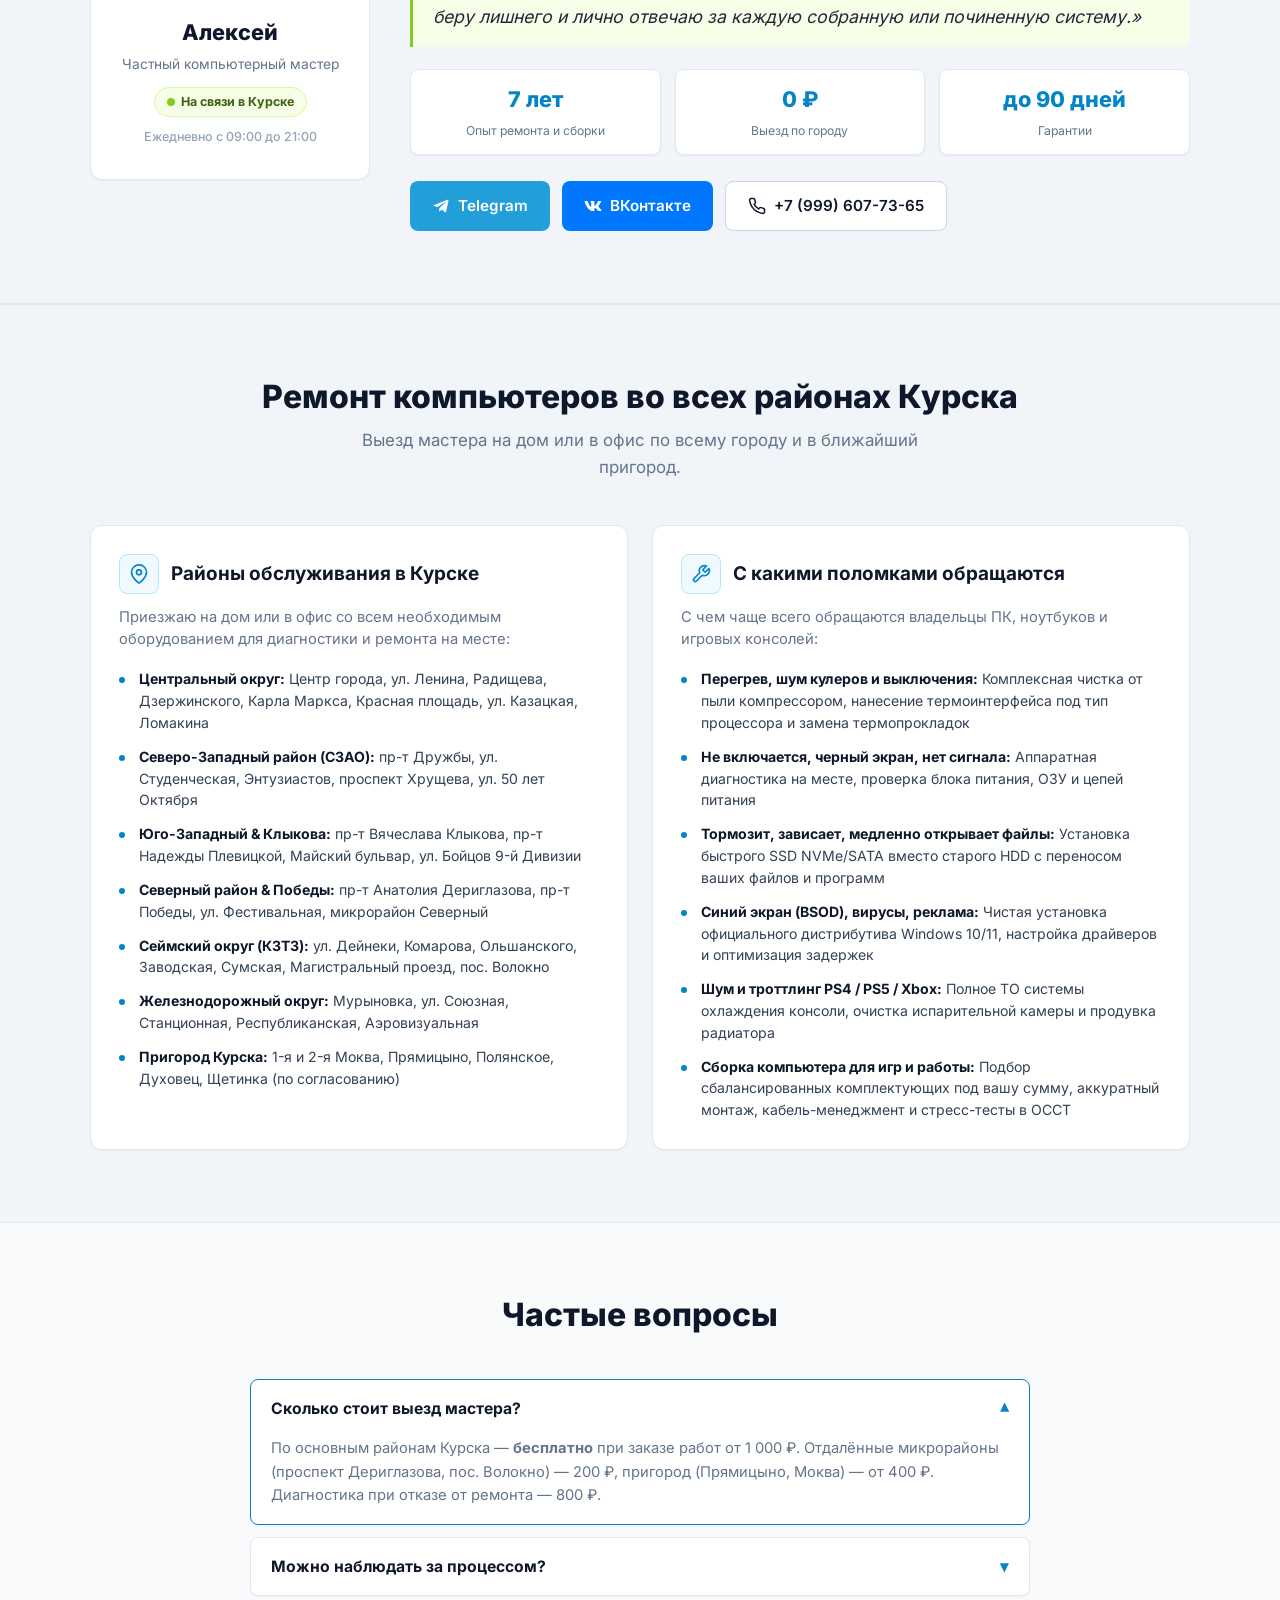
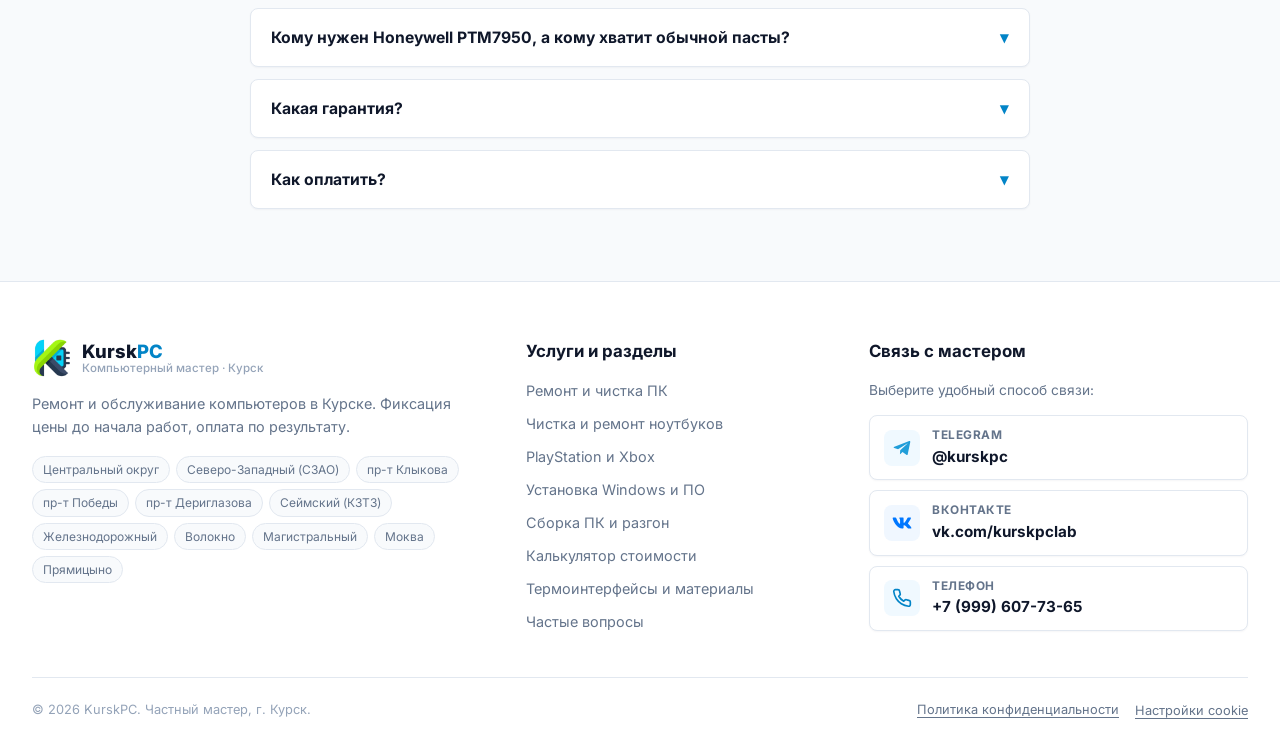
==== commit bef7611a: "локальные шрифты многостраничность нормальные цены политика конфидициальности" ====
--- a/index.html
+++ b/index.html
@@ -21,19 +21,16 @@
   <meta name="google-site-verification" content="ВАШ_КОД_ИЗ_GSC"> -->
 
   <!-- PWA & Web App Manifest -->
-  <link rel="manifest" href="manifest.json">
-
-  <!-- Предзагрузка шрифтов без блокирующего @import -->
-  <link rel="preconnect" href="https://fonts.googleapis.com">
-  <link rel="preconnect" href="https://fonts.gstatic.com" crossorigin>
-  <link href="https://fonts.googleapis.com/css2?family=Inter:wght@400;500;600;700;800&family=Fira+Code:wght@500;600&display=swap" rel="stylesheet">
+  <link rel="manifest" href="/manifest.json">
+
+  <!-- Шрифты Inter и Fira Code подключены локально в styles/main.css -->
 
   <!-- Favicon и мобильные иконки для поисковых сниппетов (Google / Yandex) -->
-  <link rel="icon" href="favicon.ico" sizes="any">
-  <link rel="icon" type="image/png" sizes="32x32" href="src/avatar.png">
-  <link rel="icon" type="image/png" sizes="192x192" href="src/avatar.png">
-  <link rel="icon" type="image/png" sizes="512x512" href="src/avatar.png">
-  <link rel="apple-touch-icon" sizes="180x180" href="src/avatar.png">
+  <link rel="icon" href="/favicon.ico" sizes="any">
+  <link rel="icon" type="image/png" sizes="32x32" href="/src/avatar.png">
+  <link rel="icon" type="image/png" sizes="192x192" href="/src/avatar.png">
+  <link rel="icon" type="image/png" sizes="512x512" href="/src/avatar.png">
+  <link rel="apple-touch-icon" sizes="180x180" href="/src/avatar.png">
   <meta name="theme-color" content="#ffffff">
   <meta name="format-detection" content="telephone=no">
 
@@ -56,21 +53,9 @@
   <meta name="twitter:description" content="Частный мастер по ремонту компьютеров, ноутбуков и консолей в Курске. Бесплатный выезд при заказе, открытый прайс-лист.">
   <meta name="twitter:image" content="https://kurskpc.ru/src/avatar.png">
 
-  <link rel="stylesheet" href="styles/main.css">
-
-  <!-- Yandex.Metrika counter -->
-  <script type="text/javascript">
-      (function(m,e,t,r,i,k,a){
-          m[i]=m[i]||function(){(m[i].a=m[i].a||[]).push(arguments)};
-          m[i].l=1*new Date();
-          for (var j = 0; j < document.scripts.length; j++) {if (document.scripts[j].src === r) { return; }}
-          k=e.createElement(t),a=e.getElementsByTagName(t)[0],k.async=1,k.src=r,a.parentNode.insertBefore(k,a)
-      })(window, document,'script','https://mc.yandex.ru/metrika/tag.js?id=114042643', 'ym');
-
-      ym(114042643, 'init', {ssr:true, webvisor:true, clickmap:true, ecommerce:"dataLayer", referrer: document.referrer, url: location.href, accurateTrackBounce:true, trackLinks:true});
-  </script>
-  <noscript><div><img src="https://mc.yandex.ru/watch/114042643" style="position:absolute; left:-9999px;" alt="" /></div></noscript>
-  <!-- /Yandex.Metrika counter -->
+  <link rel="stylesheet" href="/styles/main.css">
+
+  <!-- Яндекс.Метрика загружается динамически в scripts/main.js только после согласия пользователя -->
 
   <!-- Микроразметка Schema.org для локального бизнеса и FAQ -->
   <script type="application/ld+json">
@@ -86,7 +71,7 @@
         "url": "https://kurskpc.ru/",
         "logo": "https://kurskpc.ru/src/avatar.png",
         "image": "https://kurskpc.ru/src/avatar.png",
-        "priceRange": "200–2400 ₽",
+        "priceRange": "700–5000 ₽",
         "telephone": "+7-999-607-73-65",
         "currenciesAccepted": "RUB",
         "paymentAccepted": "Cash, SBP",
@@ -140,28 +125,28 @@
                 {
                   "@type": "Offer",
                   "name": "Комплексная чистка ПК от пыли с заменой термопасты",
-                  "price": "1000",
+                  "price": "1500",
                   "priceCurrency": "RUB",
                   "description": "Полная продувка компрессором, замена термопасты на CPU, кабель-менеджмент, стресс-тест в OCCT."
                 },
                 {
                   "@type": "Offer",
                   "name": "Чистка стандартного ноутбука с заменой термоинтерфейса",
-                  "price": "1200",
+                  "price": "1600",
                   "priceCurrency": "RUB",
                   "description": "Разборка корпуса, чистка радиатора и кулера, замена термоинтерфейса CPU/GPU на Honeywell PTM7950."
                 },
                 {
                   "@type": "Offer",
                   "name": "Чистка игрового ноутбука с термоинтерфейсом Honeywell PTM7950",
-                  "price": "1500",
+                  "price": "2500",
                   "priceCurrency": "RUB",
                   "description": "Очистка двухконтурной СО, спаренных турбин, нанесение PTM7950, ревизия жидких термопрокладок VRM."
                 },
                 {
                   "@type": "Offer",
                   "name": "Обслуживание видеокарты (GPU)",
-                  "price": "1000",
+                  "price": "1500",
                   "priceCurrency": "RUB",
                   "description": "Очистка радиатора, замена термопасты чипа, замена термопрокладок VRAM/VRM."
                 }
@@ -174,35 +159,35 @@
                 {
                   "@type": "Offer",
                   "name": "Полное ТО PlayStation 4 (Fat/Slim/Pro)",
-                  "price": "1100",
+                  "price": "1800",
                   "priceCurrency": "RUB",
                   "description": "Разборка, продувка радиатора, нанесение Honeywell PTM7950 (фазовый переход) на APU, замена термопрокладок."
                 },
                 {
                   "@type": "Offer",
                   "name": "Чистка и замена термопасты Xbox One / Series S",
-                  "price": "1100",
+                  "price": "1800",
                   "priceCurrency": "RUB",
                   "description": "Разборка корпуса, продувка радиатора, замена заводской пасты на APU на Honeywell PTM7950."
                 },
                 {
                   "@type": "Offer",
                   "name": "Полное ТО Xbox Series X",
-                  "price": "2000",
+                  "price": "2500",
                   "priceCurrency": "RUB",
                   "description": "Послойная разборка башни, чистка испарительной камеры и вентилятора, замена термоинтерфейса."
                 },
                 {
                   "@type": "Offer",
                   "name": "Профилактика PlayStation 5",
-                  "price": "500",
+                  "price": "1000",
                   "priceCurrency": "RUB",
                   "description": "Демонтаж панелей и кулера, очистка пылеуловителей и продувка радиатора без разгерметизации жидкого металла."
                 },
                 {
                   "@type": "Offer",
                   "name": "Прошивка / активация HEN (PS4 / PS5)",
-                  "price": "900",
+                  "price": "1200",
                   "priceCurrency": "RUB",
                   "description": "Настройка HEN / GoldHEN для запуска игр, настройка хоста и подробный инструктаж."
                 }
@@ -215,21 +200,21 @@
                 {
                   "@type": "Offer",
                   "name": "Установка Windows 10/11 с драйверами и настройкой",
-                  "price": "900",
+                  "price": "1400",
                   "priceCurrency": "RUB",
                   "description": "Установка ОС со всеми драйверами, пакетом программ, без скрытых наценок за каждый драйвер."
                 },
                 {
                   "@type": "Offer",
                   "name": "Комплекс «Второе дыхание» (SSD + Windows)",
-                  "price": "1500",
+                  "price": "2200",
                   "priceCurrency": "RUB",
                   "description": "Монтаж SSD, чистая установка Windows, перенос пользовательских файлов со старого HDD."
                 },
                 {
                   "@type": "Offer",
                   "name": "Удаление вирусов, майнеров и рекламы",
-                  "price": "500",
+                  "price": "1000",
                   "priceCurrency": "RUB",
                   "description": "Очистка системы от скрытых служб, вирусов, майнеров и рекламных баннеров."
                 }
@@ -242,21 +227,21 @@
                 {
                   "@type": "Offer",
                   "name": "Сборка ПК на заказ в Курске",
-                  "price": "2400",
+                  "price": "3500",
                   "priceCurrency": "RUB",
                   "description": "Аккуратная сборка, кабель-менеджмент, настройка BIOS, установка Windows и стресс-тесты."
                 },
                 {
                   "@type": "Offer",
-                  "name": "Разгон и тонкая настройка железа (DRAM + CPU Curve)",
-                  "price": "2000",
-                  "priceCurrency": "RUB",
-                  "description": "Тайминги памяти DRAM, Curve Optimizer, стресс-тесты стабильности системы."
+                  "name": "Ручная настройка таймингов DRAM и Curve Optimizer",
+                  "price": "3000",
+                  "priceCurrency": "RUB",
+                  "description": "Полноценный ручной оверклокинг: первичные, вторичные и третичные тайминги DRAM, напряжения контроллера памяти (IMC/SoC), тонкая настройка Curve Optimizer по ядрам и стресс-тесты TestMem5/OCCT."
                 },
                 {
                   "@type": "Offer",
                   "name": "Андервольтинг видеокарты / процессора",
-                  "price": "1000",
+                  "price": "1500",
                   "priceCurrency": "RUB",
                   "description": "Снижение рабочих температур и шума вентиляторов без потери производительности."
                 }
@@ -274,7 +259,7 @@
             "name": "Сколько стоит выезд мастера?",
             "acceptedAnswer": {
               "@type": "Answer",
-              "text": "По основным районам Курска — бесплатно при заказе работ. Отдалённые микрорайоны (проспект Дериглазова, пос. Волокно) — 200 ₽, пригород (Прямицыно, Моква) — от 400 ₽. Диагностика при отказе от ремонта — 500 ₽."
+              "text": "По основным районам Курска — бесплатно при заказе работ от 1 000 ₽. Отдалённые микрорайоны (проспект Дериглазова, пос. Волокно) — 200 ₽, пригород (Прямицыно, Моква) — от 400 ₽. Диагностика при отказе от ремонта — 800 ₽."
             }
           },
           {
@@ -333,17 +318,17 @@
 <header class="header" id="header">
   <div class="wrap wrap-full header-inner">
     <a href="/" class="logo">
-      <img src="src/avatar.png" alt="KurskPC — Ремонт компьютеров и ноутбуков в Курске" class="logo-icon" width="50" height="50" fetchpriority="high">
+      <img src="/src/avatar.png" alt="KurskPC — Ремонт компьютеров и ноутбуков в Курске" class="logo-icon" width="50" height="50" fetchpriority="high">
       <div class="logo-titles"><span class="logo-text">Kursk<span>PC</span></span><span class="logo-sub">Компьютерный мастер · Курск</span></div>
     </a>
 
     <nav class="nav" id="nav">
-      <a href="#calc">Калькулятор</a>
-      <a href="#services">Цены</a>
-      <a href="#materials">Расходники</a>
-      <a href="#coverage">Районы</a>
-      <a href="#warranty">Гарантия</a>
-      <a href="#contacts">Контакты</a>
+      <a href="/remont-pk/">Ремонт ПК</a>
+      <a href="/remont-noutbukov/">Ноутбуки</a>
+      <a href="/remont-konsoley/">Консоли</a>
+      <a href="/ustanovka-windows/">Windows</a>
+      <a href="/sborka-pk/">Сборка ПК</a>
+      <a href="/#calc">Калькулятор</a>
     </nav>
 
     <div class="header-right">
@@ -487,7 +472,7 @@
       <div class="calc-summary">
         <div class="calc-sum-price-wrap">
           <span class="calc-sum-tag">Фиксированная стоимость:</span>
-          <div class="calc-sum-price" id="calcPrice">1 000 – 1 300 ₽</div>
+          <div class="calc-sum-price" id="calcPrice">1 500 – 1 800 ₽</div>
         </div>
         <div class="calc-sum-specs">
           <div>Время: <strong id="calcTime">40–60 минут</strong></div>
@@ -510,23 +495,77 @@
   </div>
 </section>
 
-<!-- ======== Прайс-лист ======== -->
+<!-- ======== Прайс-лист и направления ======== -->
 <section class="section" id="services">
   <div class="wrap">
     <div class="section-head">
+      <div class="section-tag">Специализация и прайс</div>
       <h2 class="section-title">Услуги и стоимость работ</h2>
-      <p class="section-sub">Все цены актуальны. Выезд по основным районам Курска бесплатный при заказе.</p>
+      <p class="section-sub">Все цены актуальны. Выезд по основным районам Курска бесплатный при заказе от 1 000 ₽. Выберите направление для подробного описания:</p>
+    </div>
+
+    <div class="hub-grid">
+      <a href="/remont-pk/" class="hub-card">
+        <div class="hub-card-top">
+          <h3 class="hub-card-title">Ремонт и чистка ПК</h3>
+          <span class="hub-card-price">от 1 500 ₽</span>
+        </div>
+        <p class="hub-card-desc">Продувка компрессором, замена термопасты CPU, обслуживание видеокарт (GPU), диагностика и модульная замена.</p>
+        <span class="hub-card-link">Подробнее об услуге →</span>
+      </a>
+
+      <a href="/remont-noutbukov/" class="hub-card">
+        <div class="hub-card-top">
+          <h3 class="hub-card-title">Чистка и ремонт ноутбуков</h3>
+          <span class="hub-card-price">от 1 600 ₽</span>
+        </div>
+        <p class="hub-card-desc">Чистка стандартных и игровых ноутбуков, фазовый переход Honeywell PTM7950, ревизия прокладок VRM и замена кулеров.</p>
+        <span class="hub-card-link">Подробнее об услуге →</span>
+      </a>
+
+      <a href="/remont-konsoley/" class="hub-card">
+        <div class="hub-card-top">
+          <h3 class="hub-card-title">PlayStation и Xbox</h3>
+          <span class="hub-card-price">от 1 000 ₽</span>
+        </div>
+        <p class="hub-card-desc">Полное ТО PS4, профилактика PS5, обслуживание Xbox Series S/X, установка SSD, настройка HEN / GoldHEN.</p>
+        <span class="hub-card-link">Подробнее об услуге →</span>
+      </a>
+
+      <a href="/ustanovka-windows/" class="hub-card">
+        <div class="hub-card-top">
+          <h3 class="hub-card-title">Установка Windows и ПО</h3>
+          <span class="hub-card-price">от 1 000 ₽</span>
+        </div>
+        <p class="hub-card-desc">Windows 10/11 со всеми драйверами, комплекс «Второе дыхание» (SSD + ОС), удаление вирусов и майнеров.</p>
+        <span class="hub-card-link">Подробнее об услуге →</span>
+      </a>
+
+      <a href="/sborka-pk/" class="hub-card">
+        <div class="hub-card-top">
+          <h3 class="hub-card-title">Сборка ПК и разгон</h3>
+          <span class="hub-card-price">от 1 500 ₽</span>
+        </div>
+        <p class="hub-card-desc">Подбор деталей под бюджет, сборка с кабель-менеджментом, андервольтинг GPU/CPU, разгон DRAM и Curve Optimizer.</p>
+        <span class="hub-card-link">Подробнее об услуге →</span>
+      </a>
     </div>
 
     <!-- 1. Чистка и охлаждение -->
-    <h3 class="price-cat-title">Профилактика, чистка и охлаждение</h3>
+    <div class="price-cat-head">
+      <h3 class="price-cat-title">Профилактика, чистка и охлаждение</h3>
+      <div class="price-cat-links">
+        <a href="/remont-pk/" class="price-cat-more">Компьютеры →</a>
+        <a href="/remont-noutbukov/" class="price-cat-more">Ноутбуки →</a>
+      </div>
+    </div>
     <div class="price-grid">
 
       <article class="price-card">
         <div class="pc-header">
           <h4 class="pc-name">Комплексная чистка ПК</h4>
           <div class="pc-price-row">
-            <div class="pc-price">1 000 – 1 300 ₽</div>
+            <div class="pc-price">1 500 – 1 800 ₽</div>
             <span class="pc-badge">Популярно</span>
           </div>
         </div>
@@ -538,57 +577,60 @@
         <div class="pc-header">
           <h4 class="pc-name">Чистка стандартного ноутбука</h4>
           <div class="pc-price-row">
-            <div class="pc-price">1 200 – 1 600 ₽</div>
+            <div class="pc-price">1 600 – 2 200 ₽</div>
           </div>
         </div>
         <p class="pc-desc">Разборка корпуса, удаление пылевого войлока с радиатора, чистка вентилятора, замена термоинтерфейса CPU/GPU.</p>
-        <dl class="pc-meta"><dt>Время</dt><dd>1–1.5 часа</dd><dt>Материалы</dt><dd>PTM7950</dd><dt>Гарантия</dt><dd>30 дней</dd></dl>
+        <dl class="pc-meta"><dt>Время</dt><dd>1–1.5 часа</dd><dt>Материалы</dt><dd>PTM7950 вкл.</dd><dt>Гарантия</dt><dd>30 дней</dd></dl>
       </article>
 
       <article class="price-card">
         <div class="pc-header">
           <h4 class="pc-name">Чистка игрового ноутбука</h4>
           <div class="pc-price-row">
-            <div class="pc-price">1 500 – 2 000 ₽</div>
+            <div class="pc-price">2 500 – 3 500 ₽</div>
             <span class="pc-badge">Игровые ноутбуки</span>
           </div>
         </div>
         <p class="pc-desc">Разборка двухконтурной СО, очистка спаренных турбин, Honeywell PTM7950 с высоким прижимом, ревизия термопрокладок VRM.</p>
-        <dl class="pc-meta"><dt>Время</dt><dd>1.5–2 часа</dd><dt>Материалы</dt><dd>PTM7950</dd><dt>Гарантия</dt><dd>30 дней</dd></dl>
+        <dl class="pc-meta"><dt>Время</dt><dd>1.5–2 часа</dd><dt>Материалы</dt><dd>PTM7950 вкл.</dd><dt>Гарантия</dt><dd>30 дней</dd></dl>
       </article>
 
       <article class="price-card">
         <div class="pc-header">
           <h4 class="pc-name">Обслуживание видеокарты (GPU)</h4>
           <div class="pc-price-row">
-            <div class="pc-price">1 000 – 1 500 ₽</div>
-          </div>
-        </div>
-        <p class="pc-desc">Разборка СО, очистка радиатора, замена термопасты на чипе, замер и замена потёкших прокладок VRAM/VRM.</p>
-        <dl class="pc-meta"><dt>Время</dt><dd>1–1.5 часа</dd><dt>Материалы</dt><dd>Прокладки по прайсу</dd><dt>Гарантия</dt><dd>30 дней</dd></dl>
+            <div class="pc-price">1 500 – 2 500 ₽</div>
+          </div>
+        </div>
+        <p class="pc-desc">Разборка СО, очистка радиатора, замена термопасты на чипе (или PTM7950), замер и замена потёкших прокладок VRAM/VRM.</p>
+        <dl class="pc-meta"><dt>Время</dt><dd>1–1.5 часа</dd><dt>Материалы</dt><dd>Прокладки отдельно</dd><dt>Гарантия</dt><dd>30 дней</dd></dl>
       </article>
 
       <article class="price-card">
         <div class="pc-header">
           <h4 class="pc-name">Замена / смазка кулеров</h4>
           <div class="pc-price-row">
-            <div class="pc-price">400 ₽</div>
-          </div>
-        </div>
-        <p class="pc-desc">Демонтаж шумящего вентилятора, разборка, смазка подшипника синтетическим маслом или установка нового.</p>
+            <div class="pc-price">700 ₽</div>
+          </div>
+        </div>
+        <p class="pc-desc">Демонтаж шумящего вентилятора, разборка, смазка подшипника синтетическим маслом или установка нового (при чистке — 400 ₽).</p>
         <dl class="pc-meta"><dt>Время</dt><dd>20–30 мин</dd><dt>Материалы</dt><dd>Смазка вкл.</dd><dt>Гарантия</dt><dd>14 дней</dd></dl>
       </article>
     </div>
 
     <!-- 2. Консоли -->
-    <h3 class="price-cat-title" id="consoles">Игровые консоли (PlayStation & Xbox)</h3>
+    <div class="price-cat-head" id="consoles">
+      <h3 class="price-cat-title">Игровые консоли (PlayStation & Xbox)</h3>
+      <a href="/remont-konsoley/" class="price-cat-more">Подробнее о консолях →</a>
+    </div>
     <div class="price-grid">
 
       <article class="price-card">
         <div class="pc-header">
           <h4 class="pc-name">Полное ТО PlayStation 4 (Fat/Slim/Pro)</h4>
           <div class="pc-price-row">
-            <div class="pc-price">1 100 – 1 400 ₽</div>
+            <div class="pc-price">1 800 – 2 400 ₽</div>
             <span class="pc-badge">Популярно</span>
           </div>
         </div>
@@ -600,10 +642,10 @@
         <div class="pc-header">
           <h4 class="pc-name">Чистка Xbox One (S/X) / Series S</h4>
           <div class="pc-price-row">
-            <div class="pc-price">1 100 – 1 400 ₽</div>
-          </div>
-        </div>
-        <p class="pc-desc">Разборка корпуса, продувка радиатора, замена высохшей заводской пасты на APU, чистка турбины.</p>
+            <div class="pc-price">1 800 – 2 400 ₽</div>
+          </div>
+        </div>
+        <p class="pc-desc">Разборка корпуса, продувка радиатора, замена высохшей заводской пасты на APU на PTM7950, чистка турбины.</p>
         <dl class="pc-meta"><dt>Время</dt><dd>1–1.5 часа</dd><dt>Материалы</dt><dd>Honeywell вкл.</dd><dt>Гарантия</dt><dd>60 дней</dd></dl>
       </article>
 
@@ -611,7 +653,7 @@
         <div class="pc-header">
           <h4 class="pc-name">Полное ТО Xbox Series X</h4>
           <div class="pc-price-row">
-            <div class="pc-price">2 000 ₽</div>
+            <div class="pc-price">2 500 – 3 000 ₽</div>
           </div>
         </div>
         <p class="pc-desc">Послойная разборка двухплатной башни, чистка испарительной камеры и вентилятора, замена термоинтерфейса.</p>
@@ -622,7 +664,7 @@
         <div class="pc-header">
           <h4 class="pc-name">Профилактика PlayStation 5</h4>
           <div class="pc-price-row">
-            <div class="pc-price">500 ₽</div>
+            <div class="pc-price">1 000 – 1 200 ₽</div>
           </div>
         </div>
         <p class="pc-desc">Снятие боковых панелей, демонтаж крыльчатки, чистка пылеуловителей и продувка радиатора (без разгерметизации ЖМ).</p>
@@ -633,7 +675,7 @@
         <div class="pc-header">
           <h4 class="pc-name">Замена накопителя PS4 / Xbox на SSD</h4>
           <div class="pc-price-row">
-            <div class="pc-price">900 ₽</div>
+            <div class="pc-price">1 200 ₽</div>
           </div>
         </div>
         <p class="pc-desc">Физическая замена диска 2.5", инициализация системы, установка последней прошивки через Recovery.</p>
@@ -644,7 +686,7 @@
         <div class="pc-header">
           <h4 class="pc-name">Прошивка / активация HEN (PS4 / PS5)</h4>
           <div class="pc-price-row">
-            <div class="pc-price">900 ₽</div>
+            <div class="pc-price">1 200 ₽</div>
           </div>
         </div>
         <p class="pc-desc">Установка и настройка HEN / GoldHEN для запуска игр и приложений с внешнего накопителя. Только при подходящей версии прошивки консоли. Настройка хоста и подробный инструктаж.</p>
@@ -653,14 +695,17 @@
     </div>
 
     <!-- 3. Софт и Windows -->
-    <h3 class="price-cat-title">Программное обеспечение, Windows и данные</h3>
+    <div class="price-cat-head">
+      <h3 class="price-cat-title">Программное обеспечение, Windows и данные</h3>
+      <a href="/ustanovka-windows/" class="price-cat-more">Подробнее о Windows →</a>
+    </div>
     <div class="price-grid">
 
       <article class="price-card">
         <div class="pc-header">
           <h4 class="pc-name">Установка Windows 10/11 с драйверами</h4>
           <div class="pc-price-row">
-            <div class="pc-price">900 ₽</div>
+            <div class="pc-price">1 400 ₽</div>
             <span class="pc-badge">Без скрытых доплат</span>
           </div>
         </div>
@@ -672,7 +717,7 @@
         <div class="pc-header">
           <h4 class="pc-name">Комплекс «Второе дыхание» (SSD + Windows)</h4>
           <div class="pc-price-row">
-            <div class="pc-price">1 500 ₽</div>
+            <div class="pc-price">2 200 ₽</div>
             <span class="pc-badge">Комплекс</span>
           </div>
         </div>
@@ -684,7 +729,7 @@
         <div class="pc-header">
           <h4 class="pc-name">Удаление вирусов, майнеров и рекламы</h4>
           <div class="pc-price-row">
-            <div class="pc-price">500 ₽</div>
+            <div class="pc-price">1 000 – 1 500 ₽</div>
           </div>
         </div>
         <p class="pc-desc">Удаление скрытых служб, майнеров и троянов, очистка автозагрузки и системных веток реестра.</p>
@@ -695,7 +740,7 @@
         <div class="pc-header">
           <h4 class="pc-name">Перенос данных и резервное копирование</h4>
           <div class="pc-price-row">
-            <div class="pc-price">600 ₽</div>
+            <div class="pc-price">1 000 ₽</div>
           </div>
         </div>
         <p class="pc-desc">Полный перенос файлов, закладок, профилей программ на новый накопитель или ПК.</p>
@@ -706,23 +751,26 @@
         <div class="pc-header">
           <h4 class="pc-name">Настройка Wi-Fi роутера / принтера</h4>
           <div class="pc-price-row">
-            <div class="pc-price">300 ₽</div>
-          </div>
-        </div>
-        <p class="pc-desc">Настройка WPA3 шифрования, свободных каналов, подключение устройств и сетевой печати.</p>
+            <div class="pc-price">700 ₽</div>
+          </div>
+        </div>
+        <p class="pc-desc">Настройка WPA3-шифрования, свободных каналов, подключение устройств и сетевой печати (в комплексе — 400 ₽).</p>
         <dl class="pc-meta"><dt>Время</dt><dd>30–50 мин</dd><dt>Материалы</dt><dd>Не требуются</dd><dt>Гарантия</dt><dd>30 дней</dd></dl>
       </article>
     </div>
 
     <!-- 4. Оптимизация и разгон -->
-    <h3 class="price-cat-title" id="tuning">Оптимизация производительности и разгон</h3>
+    <div class="price-cat-head" id="tuning">
+      <h3 class="price-cat-title">Оптимизация производительности и разгон</h3>
+      <a href="/sborka-pk/#tuning" class="price-cat-more">Подробнее о тюнинге →</a>
+    </div>
     <div class="price-grid">
 
       <article class="price-card">
         <div class="pc-header">
           <h4 class="pc-name">Оптимизация Windows и снижение задержек</h4>
           <div class="pc-price-row">
-            <div class="pc-price">900 ₽</div>
+            <div class="pc-price">1 400 ₽</div>
             <span class="pc-badge">Для игр и работы</span>
           </div>
         </div>
@@ -732,13 +780,13 @@
 
       <article class="price-card">
         <div class="pc-header">
-          <h4 class="pc-name">Разгон железа (DRAM + Curve Optimizer)</h4>
-          <div class="pc-price-row">
-            <div class="pc-price">2 000 ₽</div>
-            <span class="pc-badge">Максимум FPS</span>
-          </div>
-        </div>
-        <p class="pc-desc">Включение XMP/EXPO, подтяжка таймингов DRAM (tRFC, tFAW, tREFI), настройка CPU Curve Optimizer, стресс-тест.</p>
+          <h4 class="pc-name">Ручной тюнинг памяти (DRAM) и Curve Optimizer</h4>
+          <div class="pc-price-row">
+            <div class="pc-price">3 000 – 4 500 ₽</div>
+            <span class="pc-badge">Плавный 1% Low FPS</span>
+          </div>
+        </div>
+        <p class="pc-desc">Глубокая ручная настройка первичных, вторичных и третичных таймингов DRAM (tRFC, tFAW, tREFI и др.), подбор безопасных напряжений IMC/SoC/VDD, поиск стабильного Curve Optimizer по ядрам CPU. Полное тестирование в TestMem5 (anta777/1usmus) и OCCT без WHEA-ошибок.</p>
         <dl class="pc-meta"><dt>Время</dt><dd>2–3 часа</dd><dt>Материалы</dt><dd>Не требуются</dd><dt>Гарантия</dt><dd>Стабильность</dd></dl>
       </article>
 
@@ -746,7 +794,7 @@
         <div class="pc-header">
           <h4 class="pc-name">Андервольтинг GPU / CPU</h4>
           <div class="pc-price-row">
-            <div class="pc-price">1 000 ₽</div>
+            <div class="pc-price">1 500 – 2 000 ₽</div>
           </div>
         </div>
         <p class="pc-desc">Построение кривой частот/напряжений в MSI Afterburner, снижение температур на 7–15°C без потери производительности.</p>
@@ -755,14 +803,17 @@
     </div>
 
     <!-- 5. Сборка -->
-    <h3 class="price-cat-title">Сборка ПК, апгрейд и подбор деталей</h3>
+    <div class="price-cat-head">
+      <h3 class="price-cat-title">Сборка ПК, апгрейд и подбор деталей</h3>
+      <a href="/sborka-pk/" class="price-cat-more">Подробнее о сборке →</a>
+    </div>
     <div class="price-grid">
 
       <article class="price-card">
         <div class="pc-header">
           <h4 class="pc-name">Подбор комплектующих под вашу сумму</h4>
           <div class="pc-price-row">
-            <div class="pc-price">600 ₽</div>
+            <div class="pc-price">1 000 ₽</div>
           </div>
         </div>
         <p class="pc-desc">Подбор сбалансированной связки CPU, GPU и БП без переплат за маркетинг, проверка совместимости, прямые ссылки на магазины.</p>
@@ -773,11 +824,11 @@
         <div class="pc-header">
           <h4 class="pc-name">Сборка компьютера на заказ</h4>
           <div class="pc-price-row">
-            <div class="pc-price">2 400 ₽</div>
+            <div class="pc-price">3 500 – 5 000 ₽</div>
             <span class="pc-badge">Сборка и настройка</span>
           </div>
         </div>
-        <p class="pc-desc">Монтаж всех компонентов, аккуратный скрытый кабель-менеджмент, обновление BIOS, XMP, установка ОС и стресс-тест.</p>
+        <p class="pc-desc">Монтаж всех компонентов, аккуратный скрытый кабель-менеджмент, обновление BIOS, XMP, установка ОС и стресс-тест в OCCT.</p>
         <dl class="pc-meta"><dt>Время</dt><dd>2.5–3.5 часа</dd><dt>Материалы</dt><dd>Термопаста вкл.</dd><dt>Гарантия</dt><dd>60 дней</dd></dl>
       </article>
 
@@ -785,7 +836,7 @@
         <div class="pc-header">
           <h4 class="pc-name">Замена комплектующих (модульная)</h4>
           <div class="pc-price-row">
-            <div class="pc-price">200–500 ₽</div>
+            <div class="pc-price">500 – 1 000 ₽</div>
           </div>
         </div>
         <p class="pc-desc">Замена БП, кулера, видеокарты, установка дополнительных планок ОЗУ или M.2 NVMe.</p>
@@ -884,7 +935,7 @@
   <div class="wrap master-grid">
     <div class="master-card-badge">
       <div class="master-avatar">
-        <img src="src/avatar.png" alt="Мастер Алексей — KurskPC" class="master-avatar-img" width="88" height="88" loading="lazy">
+        <img src="/src/avatar.png" alt="Мастер Алексей — KurskPC" class="master-avatar-img" width="88" height="88" loading="lazy">
       </div>
       <div class="master-name-text">Алексей</div>
       <div class="master-role-text">Частный компьютерный мастер</div>
@@ -978,7 +1029,7 @@
     <div class="faq-list">
       <div class="faq-item open">
         <div class="faq-q"><span>Сколько стоит выезд мастера?</span><span class="faq-chevron">▼</span></div>
-        <div class="faq-a">По основным районам Курска — <strong>бесплатно</strong> при заказе работ. Отдалённые микрорайоны (проспект Дериглазова, пос. Волокно) — 200 ₽, пригород (Прямицыно, Моква) — от 400 ₽. Диагностика при отказе от ремонта — 500 ₽.</div>
+        <div class="faq-a">По основным районам Курска — <strong>бесплатно</strong> при заказе работ от 1 000 ₽. Отдалённые микрорайоны (проспект Дериглазова, пос. Волокно) — 200 ₽, пригород (Прямицыно, Моква) — от 400 ₽. Диагностика при отказе от ремонта — 800 ₽.</div>
       </div>
       <div class="faq-item">
         <div class="faq-q"><span>Можно наблюдать за процессом?</span><span class="faq-chevron">▼</span></div>
@@ -1007,7 +1058,7 @@
     <div class="footer-grid">
       <div class="footer-brand">
         <a href="/" class="logo">
-          <img src="src/avatar.png" alt="KurskPC — Частный компьютерный мастер Курск" class="logo-icon" width="50" height="50" loading="lazy">
+          <img src="/src/avatar.png" alt="KurskPC — Частный компьютерный мастер Курск" class="logo-icon" width="50" height="50" loading="lazy">
           <div class="logo-titles"><span class="logo-text">Kursk<span>PC</span></span><span class="logo-sub">Компьютерный мастер · Курск</span></div>
         </a>
         <p>Ремонт и обслуживание компьютеров в Курске. Фиксация цены до начала работ, оплата по результату.</p>
@@ -1027,16 +1078,16 @@
       </div>
 
       <div>
-        <div class="footer-title">Навигация</div>
+        <div class="footer-title">Услуги и разделы</div>
         <div class="footer-links">
-          <a href="#calc">Калькулятор стоимости</a>
-          <a href="#services">Прайс-лист</a>
-          <a href="#consoles">PlayStation & Xbox</a>
-          <a href="#tuning">Оптимизация и разгон</a>
-          <a href="#materials">Расходники</a>
-          <a href="#coverage">Районы выезда</a>
-          <a href="#warranty">Регламент и гарантия</a>
-          <a href="#faq">FAQ</a>
+          <a href="/remont-pk/">Ремонт и чистка ПК</a>
+          <a href="/remont-noutbukov/">Чистка и ремонт ноутбуков</a>
+          <a href="/remont-konsoley/">PlayStation и Xbox</a>
+          <a href="/ustanovka-windows/">Установка Windows и ПО</a>
+          <a href="/sborka-pk/">Сборка ПК и разгон</a>
+          <a href="/#calc">Калькулятор стоимости</a>
+          <a href="/#materials">Термоинтерфейсы и материалы</a>
+          <a href="/#faq">Частые вопросы</a>
         </div>
       </div>
 
@@ -1079,10 +1130,27 @@
 
     <div class="footer-bottom">
       <span>© 2026 KurskPC. Частный мастер, г. Курск.</span>
+      <div class="footer-legal">
+        <a href="/privacy.html">Политика конфиденциальности</a>
+        <button type="button" class="footer-cookie-btn" id="cookieSettingsBtn">Настройки cookie</button>
+      </div>
     </div>
   </div>
 </footer>
 
-<script src="scripts/main.js"></script>
+<div class="cookie-banner" id="cookieBanner" role="dialog" aria-live="polite" aria-label="Уведомление об использовании cookie" hidden>
+  <div class="cookie-banner-inner">
+    <div class="cookie-banner-text">
+      <strong>Файлы cookie и аналитика</strong>
+      <p>Мы используем Яндекс.Метрику (без Вебвизора) и технические cookie для подсчёта посещений и кликов по контактам. Аналитика включается только после вашего согласия. Подробнее — в <a href="/privacy.html">Политике обработки данных</a>.</p>
+    </div>
+    <div class="cookie-banner-actions">
+      <button type="button" class="btn btn-outline btn-sm" id="cookieDeclineBtn">Отклонить</button>
+      <button type="button" class="btn btn-lime btn-sm" id="cookieAcceptBtn">Принять</button>
+    </div>
+  </div>
+</div>
+
+<script src="/scripts/main.js"></script>
 </body>
 </html>
--- a/styles/main.css
+++ b/styles/main.css
@@ -2,6 +2,73 @@
    KurskPC — Solid Minimalist Tech Theme
    Clean White Base · Solid Lime & Sky Blue Accents · No Gradients · No Emojis
    ========================================================================== */
+
+/* ---- Local Fonts (Inter & Fira Code) ---- */
+@font-face {
+  font-family: 'Inter';
+  font-style: normal;
+  font-display: swap;
+  font-weight: 100 900;
+  src: url('../fonts/inter-cyrillic-ext-wght-normal.woff2') format('woff2');
+  unicode-range: U+0460-052F,U+1C80-1C8A,U+20B4,U+2DE0-2DFF,U+A640-A69F,U+FE2E-FE2F;
+}
+@font-face {
+  font-family: 'Inter';
+  font-style: normal;
+  font-display: swap;
+  font-weight: 100 900;
+  src: url('../fonts/inter-cyrillic-wght-normal.woff2') format('woff2');
+  unicode-range: U+0301,U+0400-045F,U+0490-0491,U+04B0-04B1,U+2116;
+}
+@font-face {
+  font-family: 'Inter';
+  font-style: normal;
+  font-display: swap;
+  font-weight: 100 900;
+  src: url('../fonts/inter-latin-ext-wght-normal.woff2') format('woff2');
+  unicode-range: U+0100-02BA,U+02BD-02C5,U+02C7-02CC,U+02CE-02D7,U+02DD-02FF,U+0304,U+0308,U+0329,U+1D00-1DBF,U+1E00-1E9F,U+1EF2-1EFF,U+2020,U+20A0-20AB,U+20AD-20C0,U+2113,U+2C60-2C7F,U+A720-A7FF;
+}
+@font-face {
+  font-family: 'Inter';
+  font-style: normal;
+  font-display: swap;
+  font-weight: 100 900;
+  src: url('../fonts/inter-latin-wght-normal.woff2') format('woff2');
+  unicode-range: U+0000-00FF,U+0131,U+0152-0153,U+02BB-02BC,U+02C6,U+02DA,U+02DC,U+0304,U+0308,U+0329,U+2000-206F,U+20AC,U+2122,U+2191,U+2193,U+2212,U+2215,U+FEFF,U+FFFD;
+}
+
+@font-face {
+  font-family: 'Fira Code';
+  font-style: normal;
+  font-display: swap;
+  font-weight: 300 700;
+  src: url('../fonts/fira-code-cyrillic-ext-wght-normal.woff2') format('woff2');
+  unicode-range: U+0460-052F,U+1C80-1C8A,U+20B4,U+2DE0-2DFF,U+A640-A69F,U+FE2E-FE2F;
+}
+@font-face {
+  font-family: 'Fira Code';
+  font-style: normal;
+  font-display: swap;
+  font-weight: 300 700;
+  src: url('../fonts/fira-code-cyrillic-wght-normal.woff2') format('woff2');
+  unicode-range: U+0301,U+0400-045F,U+0490-0491,U+04B0-04B1,U+2116;
+}
+@font-face {
+  font-family: 'Fira Code';
+  font-style: normal;
+  font-display: swap;
+  font-weight: 300 700;
+  src: url('../fonts/fira-code-latin-ext-wght-normal.woff2') format('woff2');
+  unicode-range: U+0100-02BA,U+02BD-02C5,U+02C7-02CC,U+02CE-02D7,U+02DD-02FF,U+0304,U+0308,U+0329,U+1D00-1DBF,U+1E00-1E9F,U+1EF2-1EFF,U+2020,U+20A0-20AB,U+20AD-20C0,U+2113,U+2C60-2C7F,U+A720-A7FF;
+}
+@font-face {
+  font-family: 'Fira Code';
+  font-style: normal;
+  font-display: swap;
+  font-weight: 300 700;
+  src: url('../fonts/fira-code-latin-wght-normal.woff2') format('woff2');
+  unicode-range: U+0000-00FF,U+0131,U+0152-0153,U+02BB-02BC,U+02C6,U+02DA,U+02DC,U+0304,U+0308,U+0329,U+2000-206F,U+20AC,U+2122,U+2191,U+2193,U+2212,U+2215,U+FEFF,U+FFFD;
+}
 
 :root {
   /* Solid Backgrounds */
@@ -203,7 +270,8 @@
   white-space: nowrap;
   transition: color .15s ease, background-color .15s ease;
 }
-.nav a:hover {
+.nav a:hover,
+.nav a.active {
   color: var(--blue);
   background-color: var(--blue-light);
 }
@@ -792,8 +860,23 @@
 
 .footer-bottom {
   display: flex; align-items: center; justify-content: space-between;
+  flex-wrap: wrap; gap: 12px;
   padding-top: 22px; border-top: 1px solid var(--border);
   font-size: .8rem; color: var(--text-muted);
+}
+.footer-legal {
+  display: flex; align-items: center; gap: 16px; flex-wrap: wrap;
+}
+.footer-legal a,
+.footer-cookie-btn {
+  background: none; border: none; padding: 0;
+  font-size: .8rem; color: var(--text-dim);
+  text-decoration: underline; text-underline-offset: 3px;
+  transition: color .15s ease;
+}
+.footer-legal a:hover,
+.footer-cookie-btn:hover {
+  color: var(--blue);
 }
 
 /* ==== Coverage & SEO Section ==== */
@@ -1195,3 +1278,397 @@
   }
 }
 
+/* ==== Cookie Banner ==== */
+.cookie-banner {
+  position: fixed;
+  left: 16px;
+  right: 16px;
+  bottom: 16px;
+  z-index: 250;
+  display: flex;
+  justify-content: center;
+  pointer-events: none;
+}
+.cookie-banner[hidden] {
+  display: none !important;
+}
+.cookie-banner-inner {
+  pointer-events: auto;
+  width: 100%;
+  max-width: 960px;
+  background: #ffffff;
+  border: 1px solid var(--border-strong);
+  border-radius: var(--radius);
+  box-shadow: 0 16px 36px -6px rgba(15, 23, 42, 0.16);
+  padding: 16px 20px;
+  display: flex;
+  align-items: center;
+  justify-content: space-between;
+  gap: 20px;
+}
+.cookie-banner-text strong {
+  display: block;
+  font-size: .92rem;
+  color: var(--text-bright);
+  margin-bottom: 3px;
+}
+.cookie-banner-text p {
+  font-size: .82rem;
+  line-height: 1.45;
+  color: var(--text-dim);
+}
+.cookie-banner-text a {
+  color: var(--blue);
+  text-decoration: underline;
+  text-underline-offset: 2px;
+}
+.cookie-banner-actions {
+  display: flex;
+  align-items: center;
+  gap: 8px;
+  flex-shrink: 0;
+}
+@media (max-width: 768px) {
+  .cookie-banner {
+    left: 12px;
+    right: 12px;
+    bottom: 12px;
+  }
+  .cookie-banner-inner {
+    flex-direction: column;
+    align-items: stretch;
+    gap: 12px;
+    padding: 14px 16px;
+  }
+  .cookie-banner-actions {
+    width: 100%;
+  }
+  .cookie-banner-actions .btn {
+    flex: 1;
+  }
+}
+
+/* ==== Privacy Policy Page ==== */
+.policy-back-btn {
+  display: inline-flex;
+  align-items: center;
+  justify-content: center;
+  padding: 8px 14px;
+  font-size: .85rem;
+  font-weight: 600;
+  border-radius: var(--radius-sm);
+  background: #ffffff;
+  color: var(--text-bright);
+  border: 1px solid var(--border-strong);
+  transition: border-color .15s ease, color .15s ease, background-color .15s ease;
+}
+.policy-back-btn:hover {
+  border-color: var(--blue);
+  color: var(--blue);
+  background: var(--blue-light);
+}
+.policy-section {
+  padding: 48px 0 64px;
+}
+.policy-wrap {
+  max-width: 820px;
+}
+.policy-head {
+  margin-bottom: 24px;
+}
+.policy-title {
+  font-size: 1.85rem;
+  font-weight: 800;
+  color: var(--text-bright);
+  line-height: 1.25;
+  margin-bottom: 8px;
+}
+.policy-updated {
+  font-size: .88rem;
+  color: var(--text-dim);
+}
+.policy-updated a {
+  color: var(--blue);
+  text-decoration: underline;
+}
+.policy-card {
+  background: var(--bg-card);
+  border: 1px solid var(--border);
+  border-radius: var(--radius);
+  padding: 32px;
+  box-shadow: var(--shadow-sm);
+}
+.policy-card h2 {
+  font-size: 1.12rem;
+  font-weight: 700;
+  color: var(--text-bright);
+  margin: 24px 0 10px;
+}
+.policy-card h2:first-child {
+  margin-top: 0;
+}
+.policy-card p {
+  font-size: .94rem;
+  color: var(--text);
+  margin-bottom: 10px;
+  line-height: 1.65;
+}
+.policy-card ul {
+  list-style: disc;
+  padding-left: 20px;
+  margin: 8px 0 14px;
+}
+.policy-card li {
+  font-size: .92rem;
+  color: var(--text);
+  margin-bottom: 6px;
+  line-height: 1.6;
+}
+.policy-card a {
+  color: var(--blue);
+  text-decoration: underline;
+  text-underline-offset: 2px;
+}
+.policy-card code {
+  font-family: var(--mono);
+  font-size: .84em;
+  background: var(--bg-section);
+  padding: 2px 5px;
+  border-radius: 4px;
+}
+@media (max-width: 768px) {
+  .policy-card {
+    padding: 20px 18px;
+  }
+  .policy-title {
+    font-size: 1.45rem;
+  }
+}
+
+/* ==== Multi-page Navigation, Hub & Service Subpages ==== */
+.breadcrumbs {
+  display: flex;
+  flex-wrap: wrap;
+  align-items: center;
+  gap: 8px;
+  font-size: .84rem;
+  color: var(--text-dim);
+  margin-bottom: 18px;
+}
+.breadcrumbs a {
+  color: var(--blue);
+  font-weight: 600;
+}
+.breadcrumbs a:hover {
+  text-decoration: underline;
+  text-underline-offset: 2px;
+}
+.breadcrumbs .bc-sep {
+  color: var(--text-muted);
+}
+
+.page-hero {
+  padding: 40px 0 56px;
+}
+.page-hero h1 {
+  font-size: 2.35rem;
+  font-weight: 800;
+  line-height: 1.18;
+  color: var(--text-bright);
+  margin-bottom: 14px;
+  letter-spacing: -0.4px;
+}
+
+.hub-grid {
+  display: grid;
+  grid-template-columns: repeat(auto-fit, minmax(290px, 1fr));
+  gap: 16px;
+  margin-bottom: 44px;
+}
+.hub-card {
+  display: flex;
+  flex-direction: column;
+  background: var(--bg-card);
+  border: 1px solid var(--border);
+  border-radius: var(--radius);
+  padding: 22px;
+  box-shadow: var(--shadow-sm);
+  transition: border-color .15s ease, box-shadow .15s ease, transform .15s ease;
+}
+.hub-card:hover {
+  border-color: var(--blue);
+  box-shadow: var(--shadow-card-hover);
+  transform: translateY(-2px);
+}
+.hub-card-top {
+  display: flex;
+  align-items: center;
+  justify-content: space-between;
+  gap: 12px;
+  margin-bottom: 10px;
+}
+.hub-card-title {
+  font-size: 1.08rem;
+  font-weight: 800;
+  color: var(--text-bright);
+  line-height: 1.3;
+}
+.hub-card-price {
+  font-family: var(--mono);
+  font-size: .82rem;
+  font-weight: 700;
+  color: var(--lime-dark);
+  background: var(--lime-light);
+  border: 1px solid var(--lime-border);
+  padding: 3px 9px;
+  border-radius: var(--radius-pill);
+  white-space: nowrap;
+  flex-shrink: 0;
+}
+.hub-card-desc {
+  font-size: .88rem;
+  color: var(--text-dim);
+  line-height: 1.5;
+  margin-bottom: 14px;
+  flex-grow: 1;
+}
+.hub-card-link {
+  font-size: .86rem;
+  font-weight: 700;
+  color: var(--blue);
+  display: inline-flex;
+  align-items: center;
+  gap: 6px;
+}
+.hub-card:hover .hub-card-link {
+  text-decoration: underline;
+  text-underline-offset: 3px;
+}
+
+.price-cat-head {
+  display: flex;
+  align-items: baseline;
+  justify-content: space-between;
+  flex-wrap: wrap;
+  gap: 12px;
+  margin: 44px 0 18px;
+  padding-bottom: 10px;
+  border-bottom: 2px solid var(--border);
+}
+.price-cat-head:first-of-type {
+  margin-top: 0;
+}
+.price-cat-head .price-cat-title {
+  margin: 0;
+  padding: 0;
+  border: none;
+}
+.price-cat-links {
+  display: flex;
+  align-items: center;
+  gap: 14px;
+  flex-wrap: wrap;
+}
+.price-cat-more {
+  font-size: .88rem;
+  font-weight: 700;
+  color: var(--blue);
+  white-space: nowrap;
+}
+.price-cat-more:hover {
+  text-decoration: underline;
+  text-underline-offset: 3px;
+}
+
+.info-grid {
+  display: grid;
+  grid-template-columns: repeat(2, 1fr);
+  gap: 20px;
+}
+.info-card {
+  background: var(--bg-card);
+  border: 1px solid var(--border);
+  border-radius: var(--radius);
+  padding: 24px;
+  box-shadow: var(--shadow-sm);
+}
+.info-card h3 {
+  font-size: 1.12rem;
+  font-weight: 800;
+  color: var(--text-bright);
+  margin-bottom: 10px;
+}
+.info-card p {
+  font-size: .9rem;
+  color: var(--text-dim);
+  line-height: 1.6;
+  margin-bottom: 12px;
+}
+.info-card p:last-child {
+  margin-bottom: 0;
+}
+
+.cta-box {
+  background: var(--bg-card);
+  border: 1px solid var(--border-strong);
+  border-radius: var(--radius);
+  padding: 32px;
+  box-shadow: var(--shadow-card);
+  display: flex;
+  align-items: center;
+  justify-content: space-between;
+  gap: 24px;
+  flex-wrap: wrap;
+}
+.cta-box-text {
+  max-width: 600px;
+}
+.cta-box-text h2 {
+  font-size: 1.55rem;
+  font-weight: 800;
+  color: var(--text-bright);
+  margin-bottom: 8px;
+  line-height: 1.25;
+}
+.cta-box-text p {
+  font-size: .95rem;
+  color: var(--text-dim);
+  line-height: 1.55;
+}
+.cta-box-actions {
+  display: flex;
+  flex-wrap: wrap;
+  gap: 10px;
+}
+
+@media (max-width: 1024px) {
+  .info-grid {
+    grid-template-columns: 1fr;
+  }
+}
+@media (max-width: 768px) {
+  .page-hero {
+    padding: 28px 0 40px;
+  }
+  .page-hero h1 {
+    font-size: 1.7rem;
+  }
+  .price-cat-head {
+    margin: 26px 0 12px;
+    padding-bottom: 6px;
+  }
+  .cta-box {
+    padding: 22px 18px;
+  }
+  .cta-box-text h2 {
+    font-size: 1.32rem;
+  }
+  .cta-box-actions {
+    width: 100%;
+    flex-direction: column;
+  }
+  .cta-box-actions .btn {
+    width: 100%;
+  }
+}
+
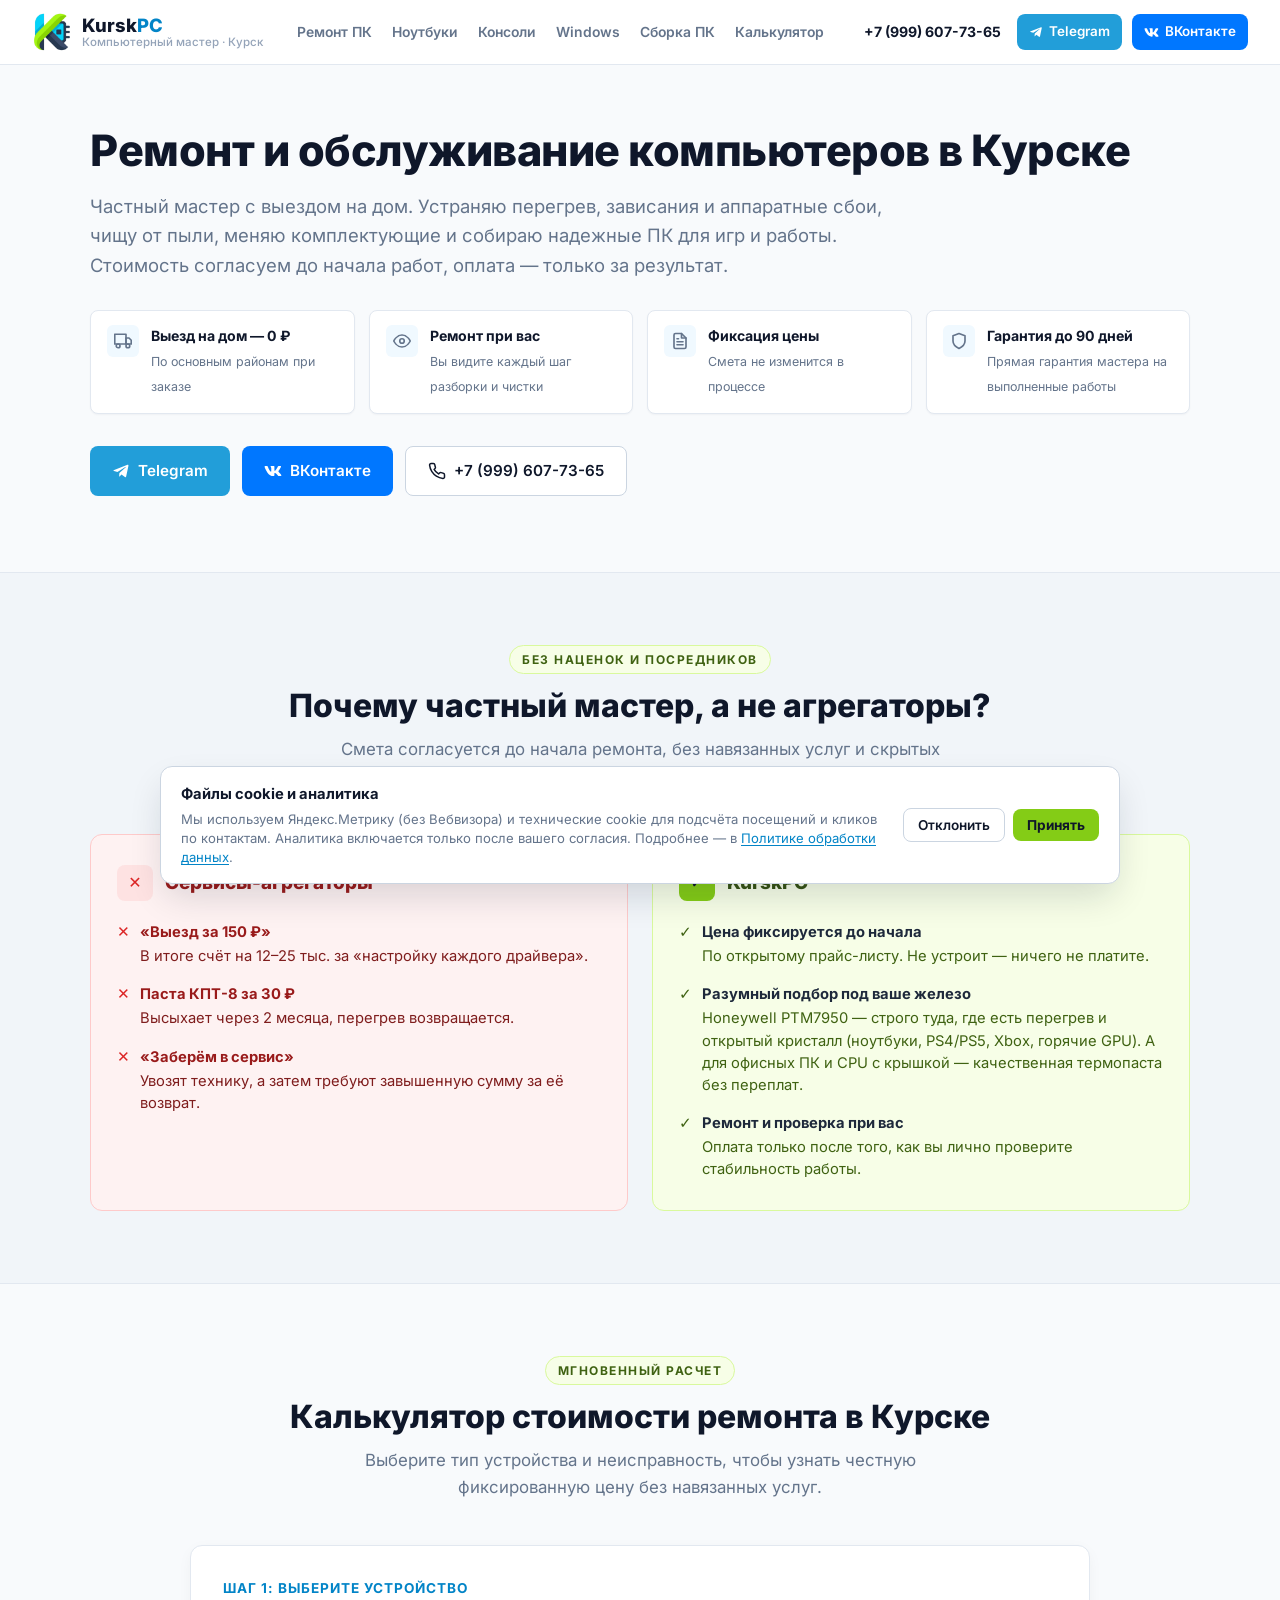
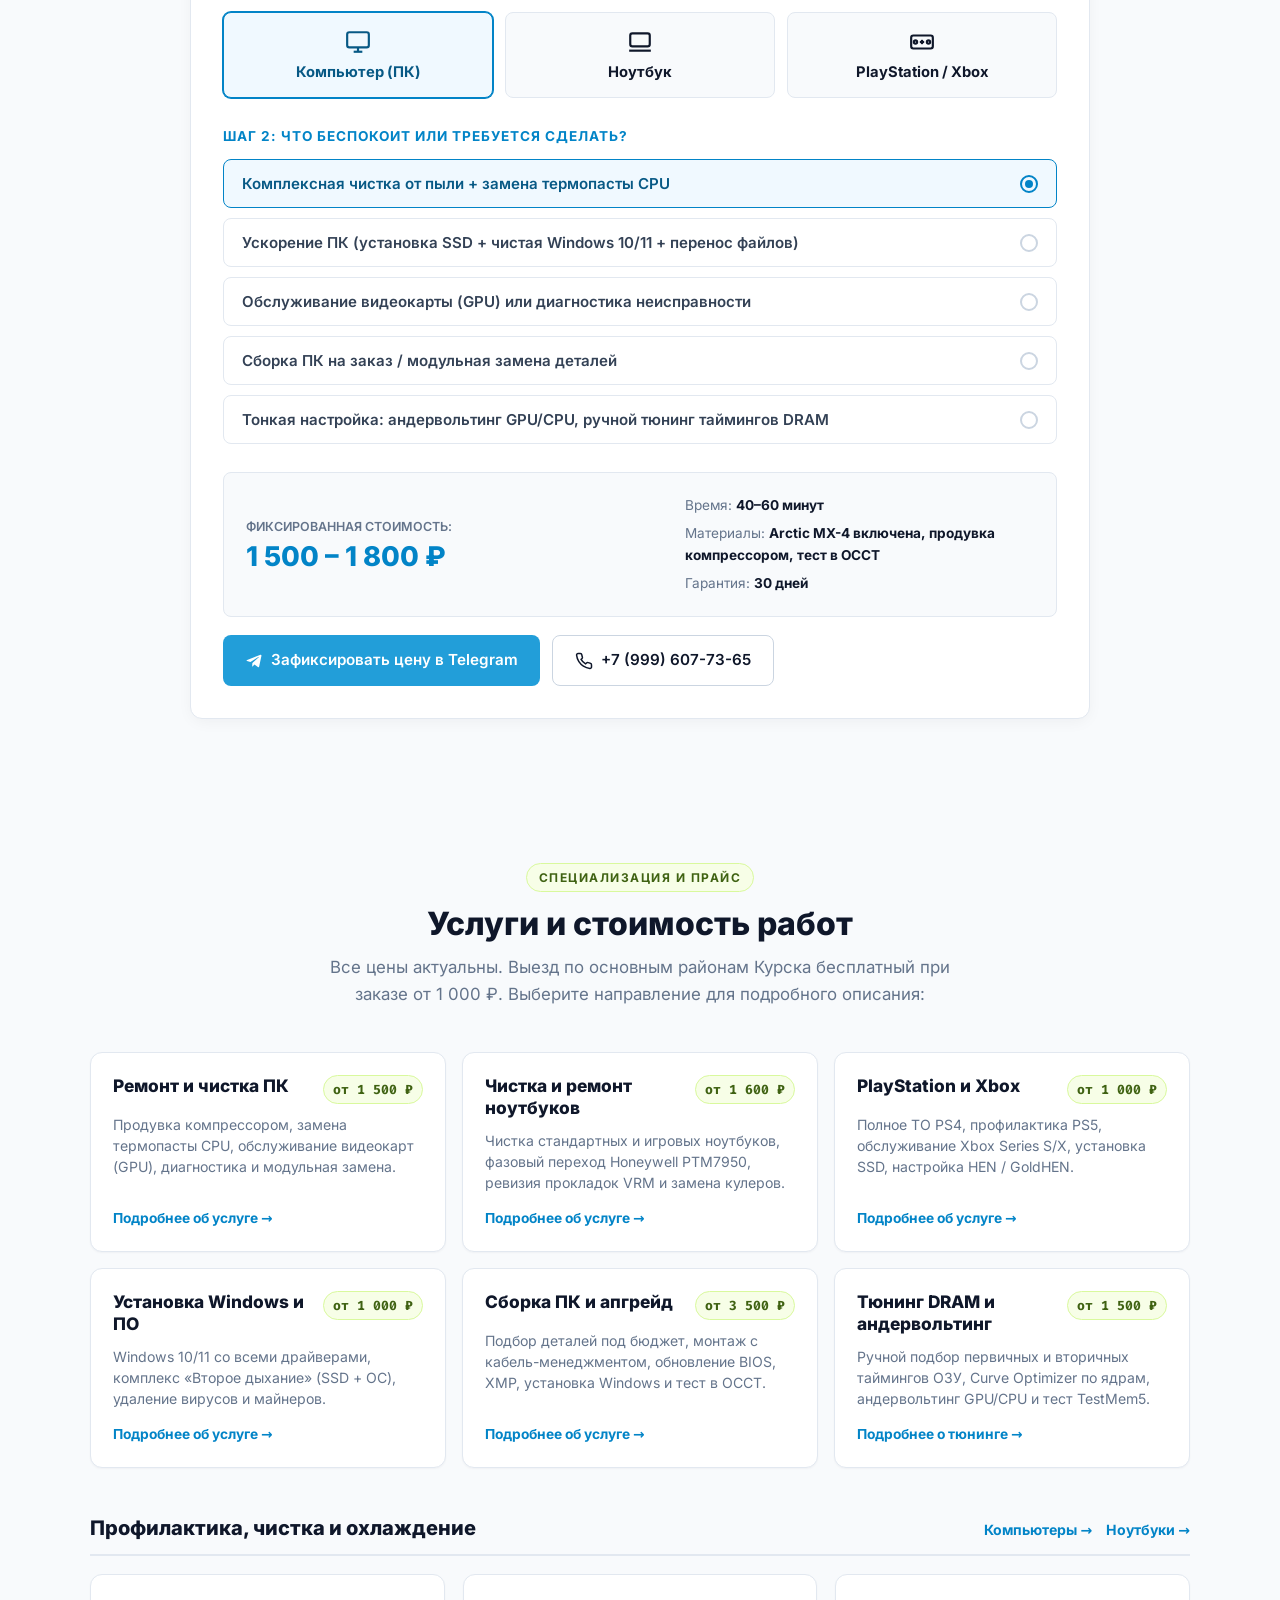
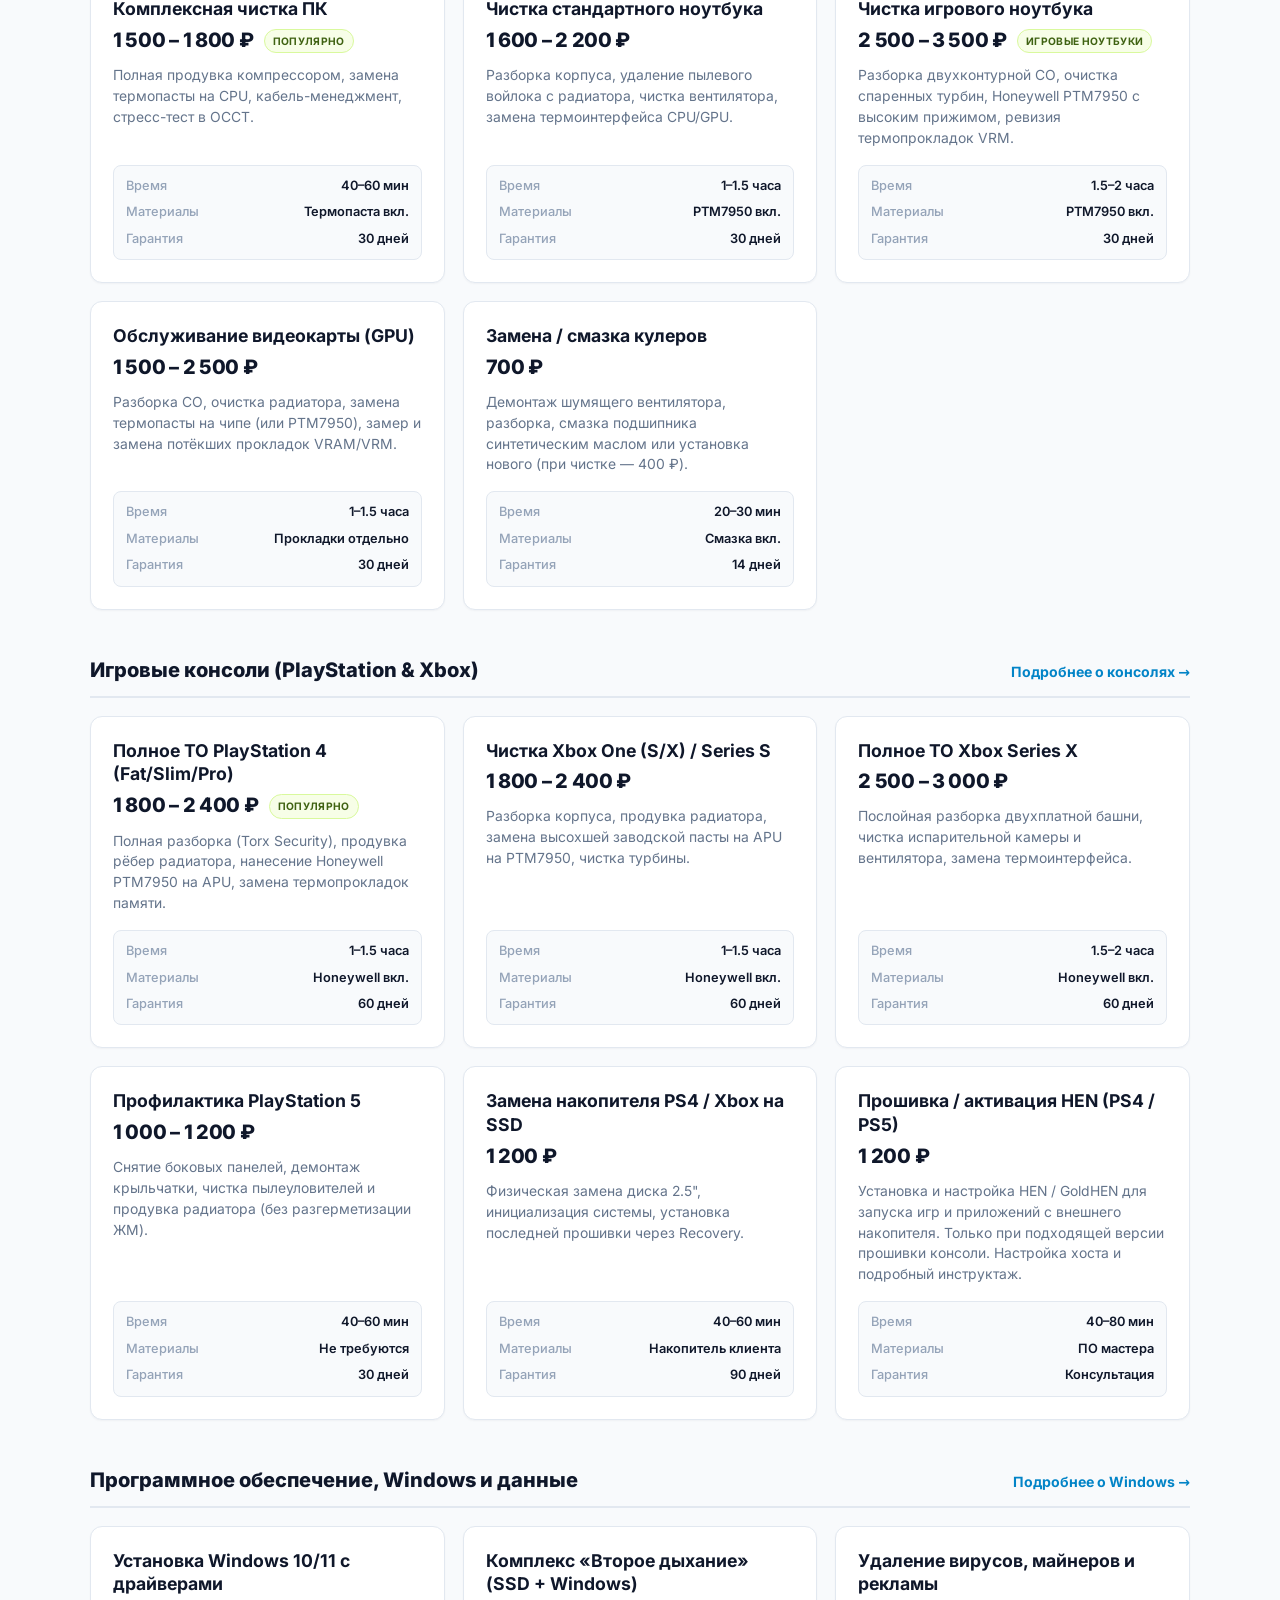
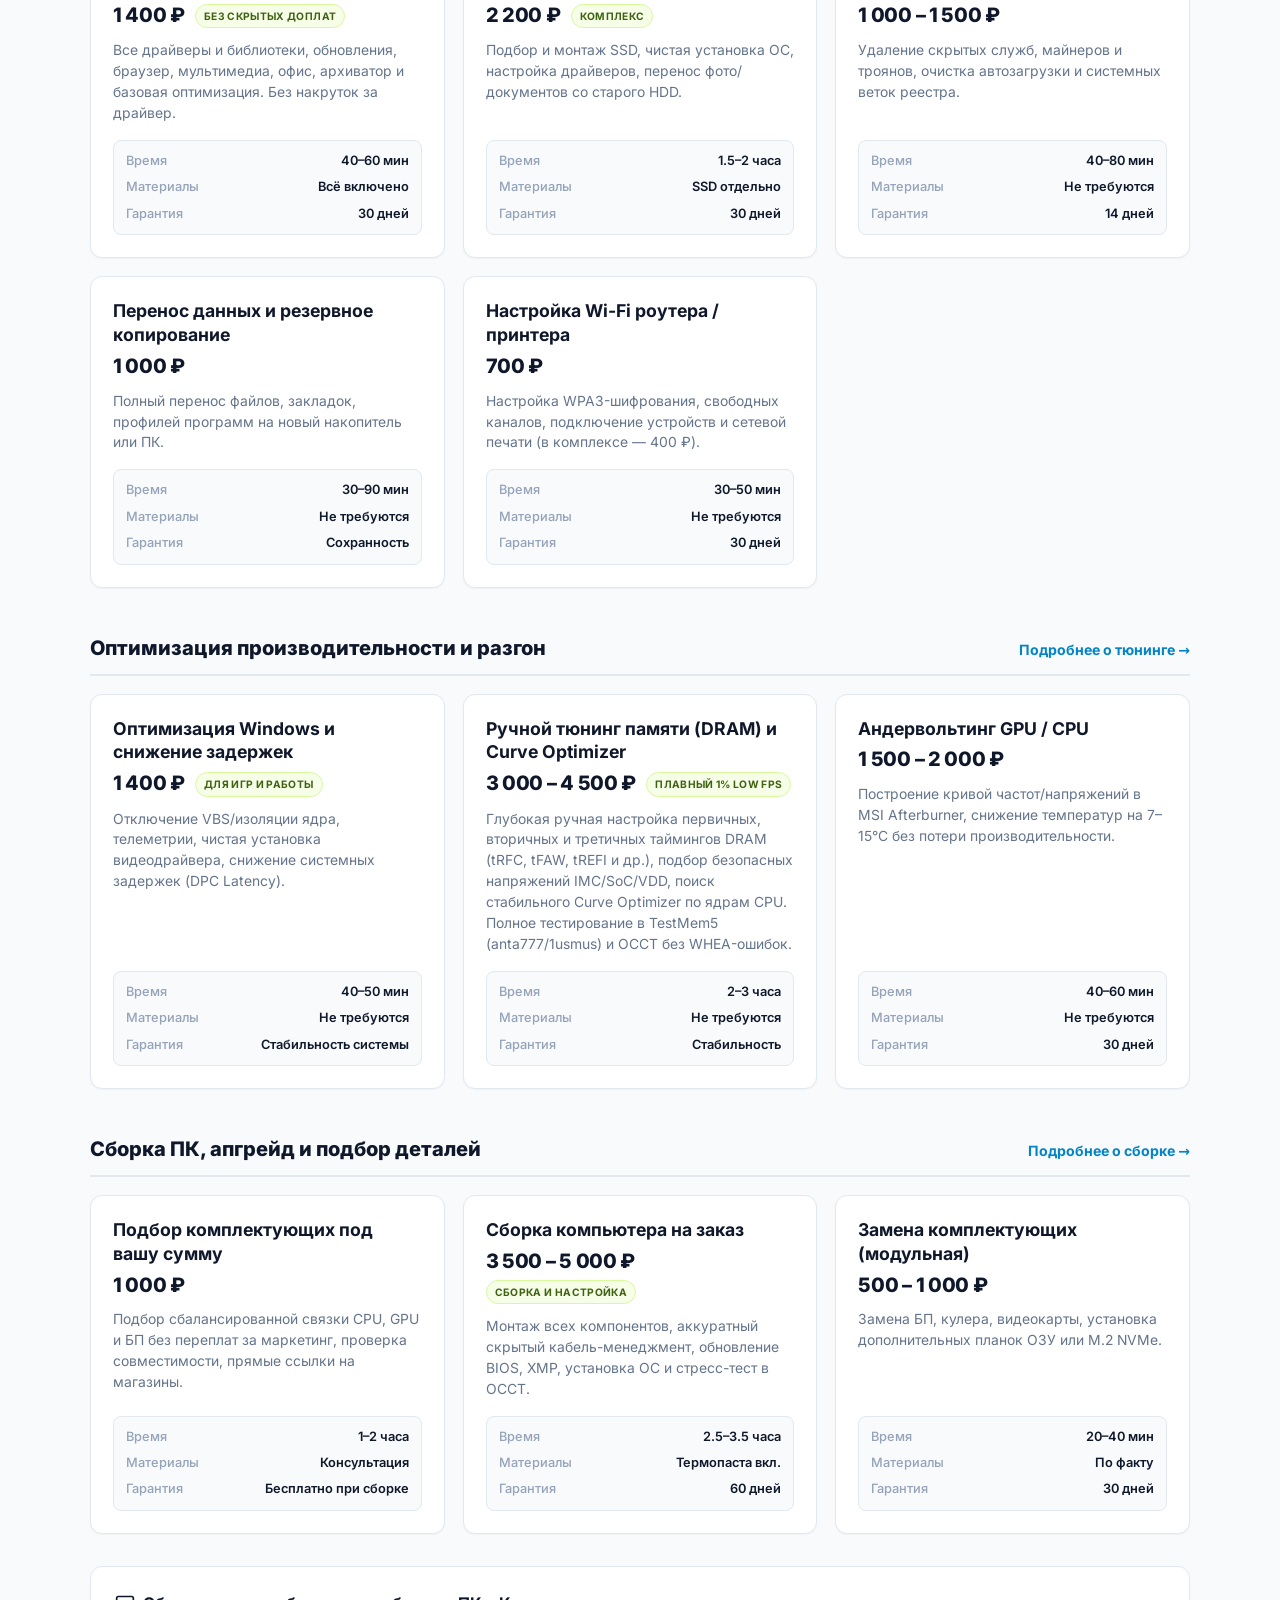
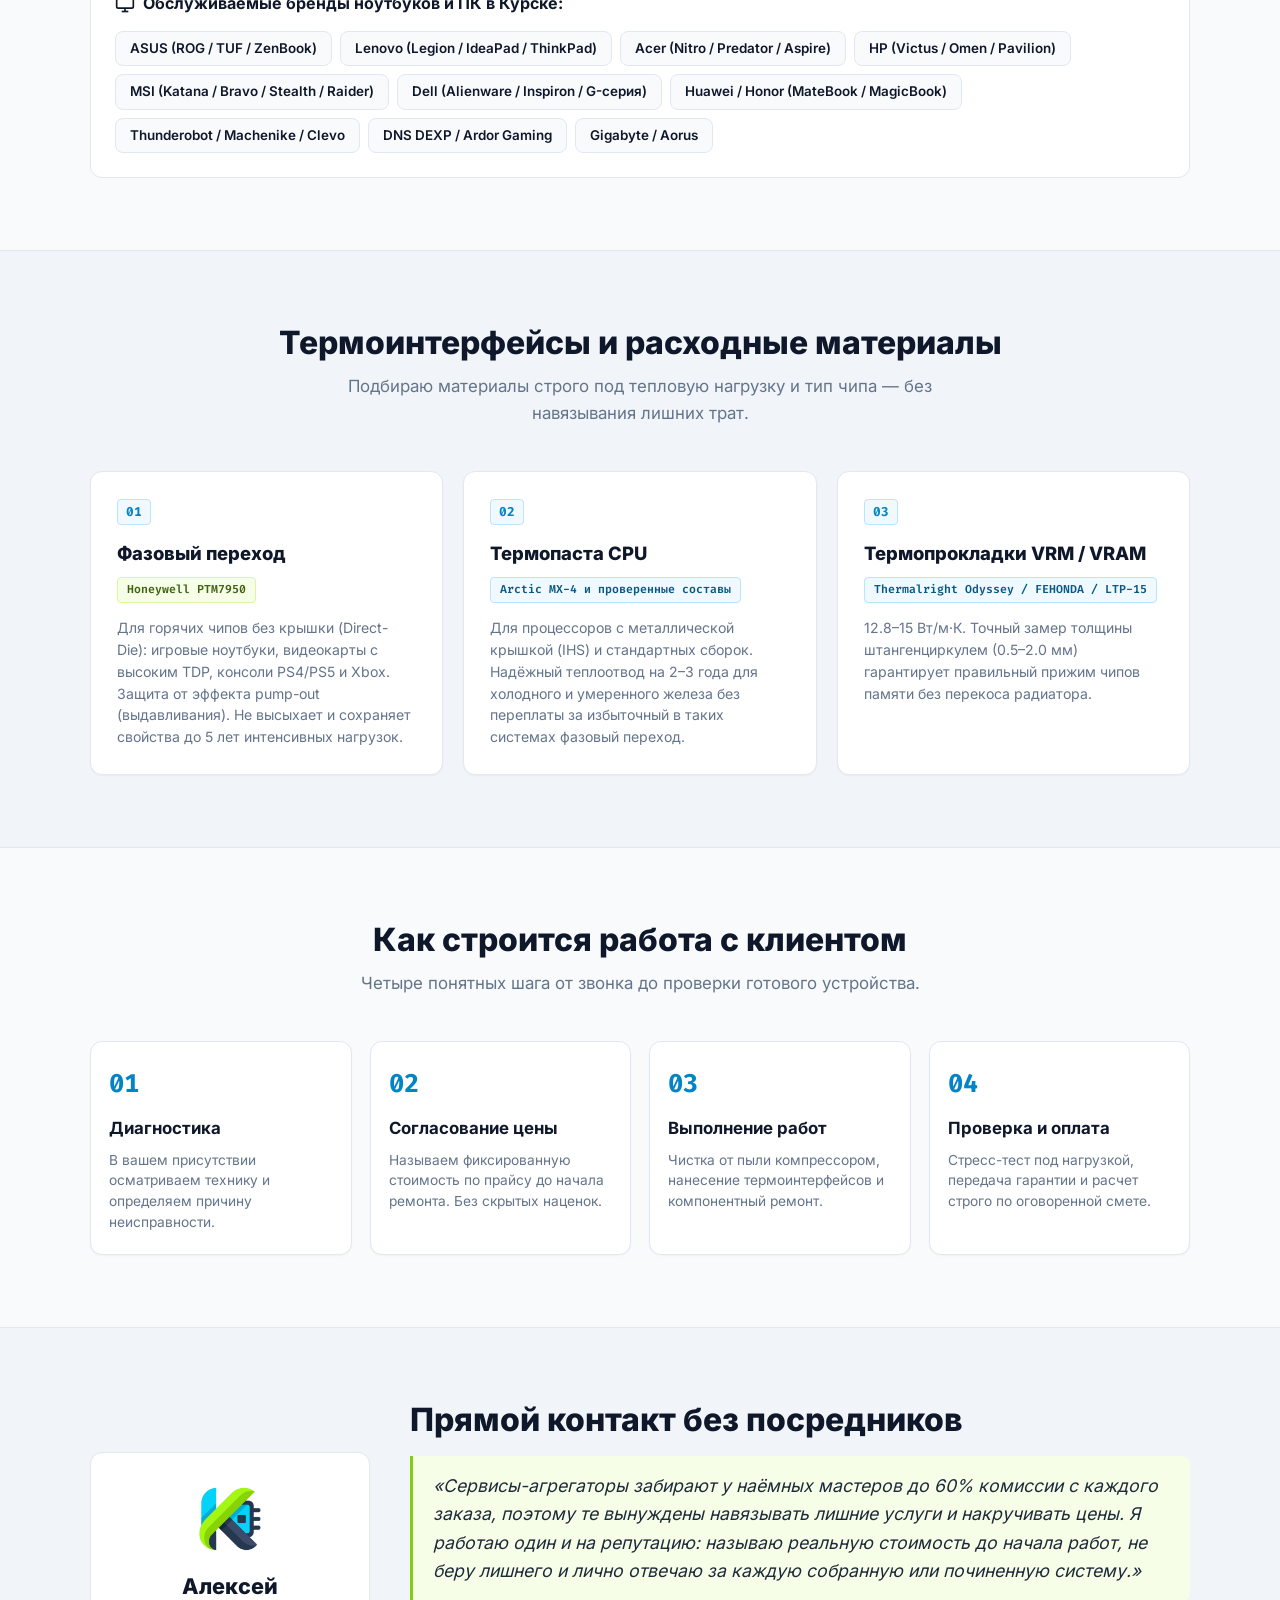
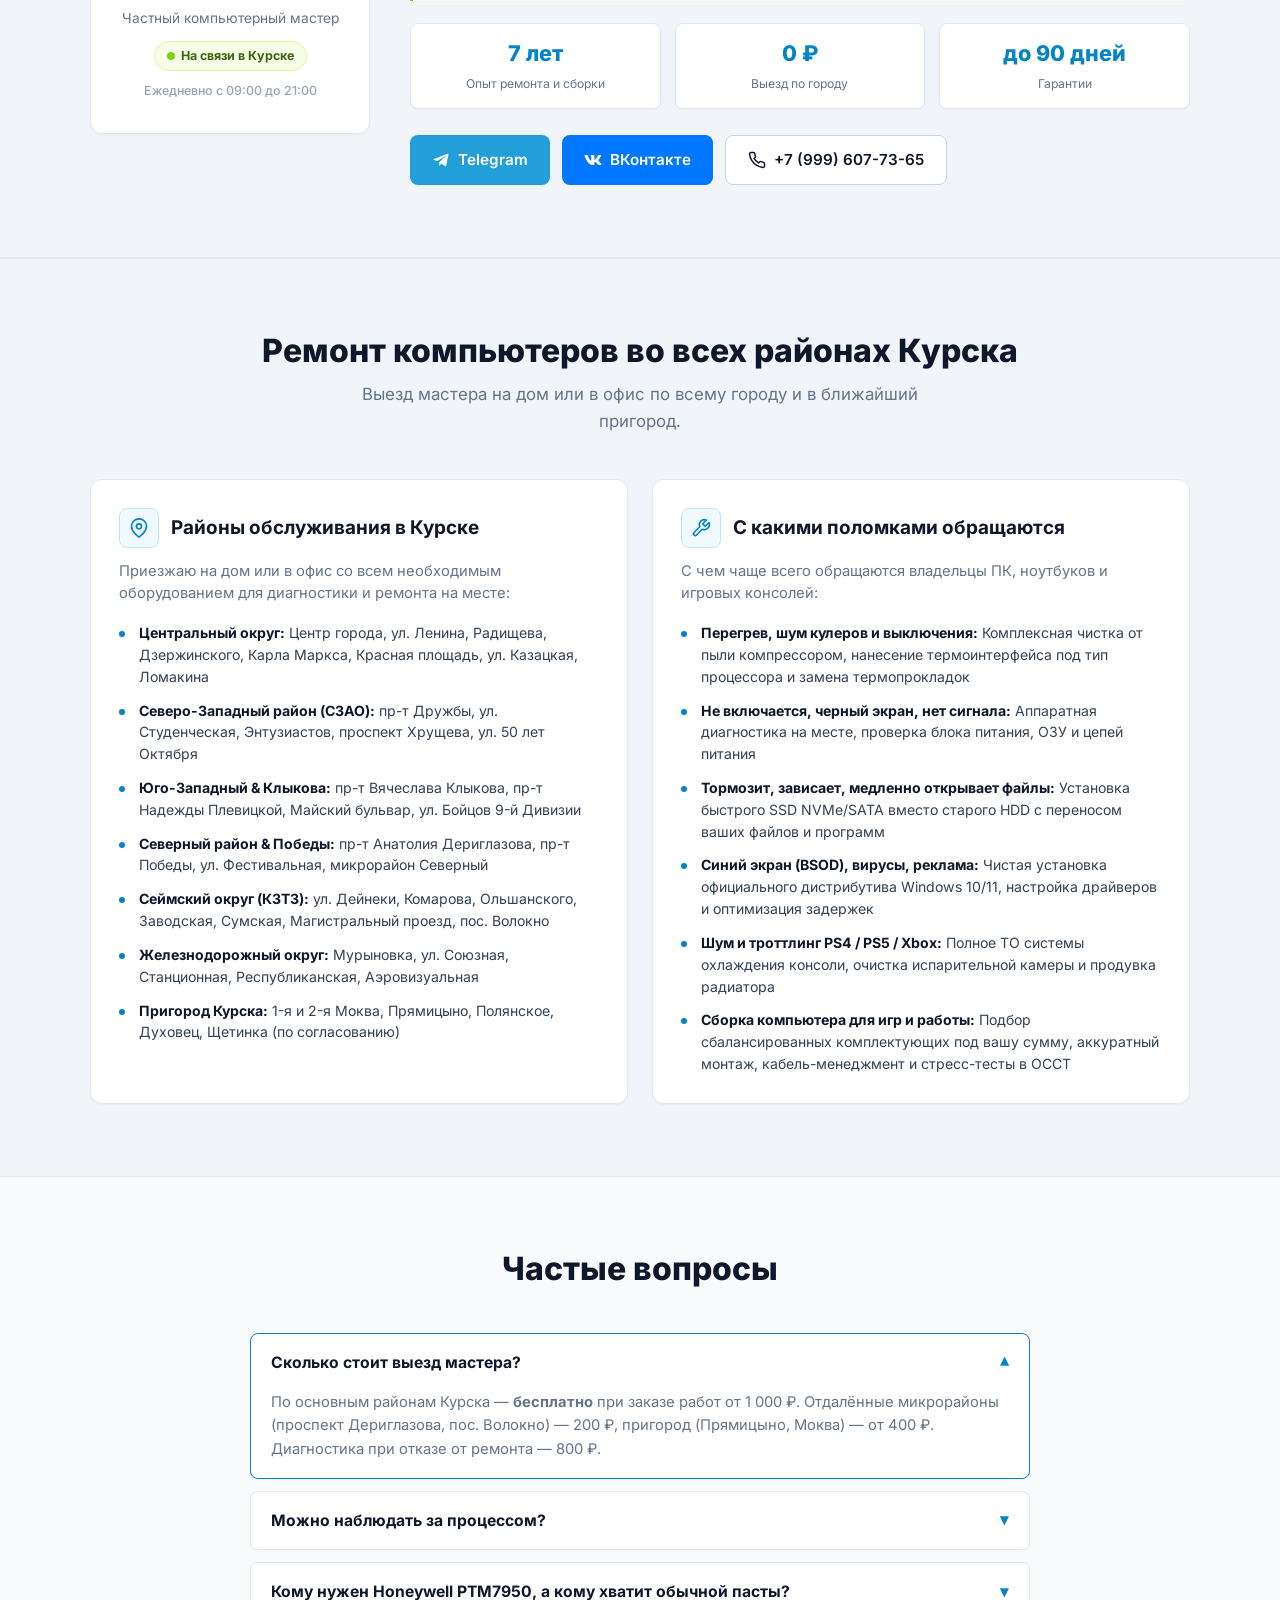
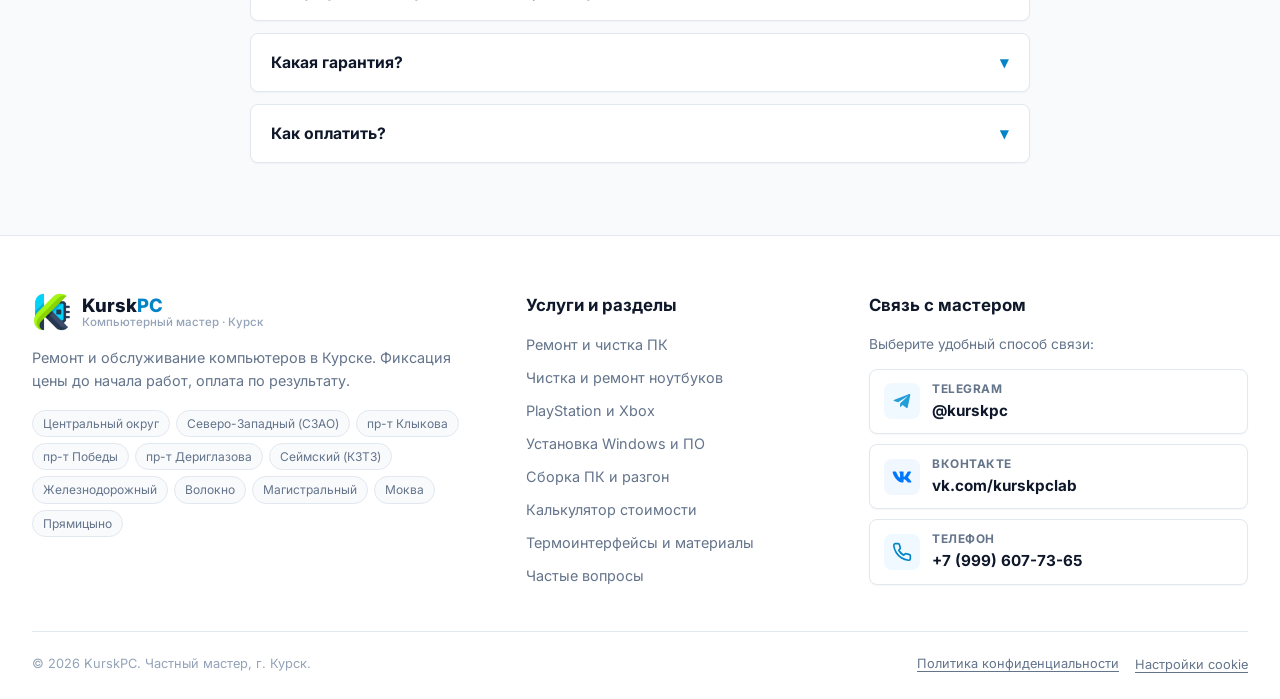
==== commit 5738c0ba: "фикс дизайна" ====
--- a/index.html
+++ b/index.html
@@ -543,11 +543,20 @@
 
       <a href="/sborka-pk/" class="hub-card">
         <div class="hub-card-top">
-          <h3 class="hub-card-title">Сборка ПК и разгон</h3>
+          <h3 class="hub-card-title">Сборка ПК и апгрейд</h3>
+          <span class="hub-card-price">от 3 500 ₽</span>
+        </div>
+        <p class="hub-card-desc">Подбор деталей под бюджет, монтаж с кабель-менеджментом, обновление BIOS, XMP, установка Windows и тест в OCCT.</p>
+        <span class="hub-card-link">Подробнее об услуге →</span>
+      </a>
+
+      <a href="/sborka-pk/#tuning" class="hub-card">
+        <div class="hub-card-top">
+          <h3 class="hub-card-title">Тюнинг DRAM и андервольтинг</h3>
           <span class="hub-card-price">от 1 500 ₽</span>
         </div>
-        <p class="hub-card-desc">Подбор деталей под бюджет, сборка с кабель-менеджментом, андервольтинг GPU/CPU, разгон DRAM и Curve Optimizer.</p>
-        <span class="hub-card-link">Подробнее об услуге →</span>
+        <p class="hub-card-desc">Ручной подбор первичных и вторичных таймингов ОЗУ, Curve Optimizer по ядрам, андервольтинг GPU/CPU и тест TestMem5.</p>
+        <span class="hub-card-link">Подробнее о тюнинге →</span>
       </a>
     </div>
 
--- a/styles/main.css
+++ b/styles/main.css
@@ -473,32 +473,37 @@
 .pc-price-row {
   display: flex;
   align-items: center;
-  gap: 10px;
+  flex-wrap: wrap;
+  gap: 6px 10px;
 }
 .pc-price {
-  font-size: 1.3rem;
+  font-size: 1.24rem;
   font-weight: 800;
   color: var(--text-bright);
   letter-spacing: -0.3px;
   line-height: 1.2;
+  white-space: nowrap;
+  flex-shrink: 0;
   transition: color .15s ease;
 }
 .pc-badge {
   display: inline-flex;
   align-items: center;
-  font-size: .65rem;
+  font-size: .64rem;
   font-weight: 700;
   text-transform: uppercase;
-  letter-spacing: .4px;
+  letter-spacing: .35px;
   color: var(--lime-dark);
   background: var(--lime-light);
   border: 1px solid var(--lime-border);
   padding: 3px 8px;
   border-radius: var(--radius-pill);
+  white-space: nowrap;
+  flex-shrink: 0;
 }
 .pc-desc { font-size: .87rem; color: var(--text-dim); line-height: 1.5; margin-bottom: 16px; flex-grow: 1; }
 .pc-meta {
-  display: grid; grid-template-columns: 1fr 1fr; gap: 6px;
+  display: grid; grid-template-columns: auto 1fr; gap: 6px 12px;
   padding: 10px 12px; background: var(--bg-subtle); border: 1px solid var(--border); border-radius: var(--radius-sm);
   font-size: .8rem;
 }
@@ -522,10 +527,10 @@
 }
 .mat-h { font-size: 1.15rem; font-weight: 800; color: var(--text-bright); margin-bottom: 6px; }
 .mat-brand {
-  display: inline-block; font-family: var(--mono); font-size: .78rem; font-weight: 600;
+  display: inline-block; font-family: var(--mono); font-size: .72rem; font-weight: 600;
   color: var(--blue-dark); background: var(--blue-light);
   border: 1px solid var(--blue-border);
-  padding: 3px 10px; border-radius: 4px; margin-bottom: 14px;
+  padding: 3px 9px; border-radius: 4px; margin-bottom: 14px;
 }
 .mat-card:first-child .mat-brand {
   color: var(--lime-dark); background: var(--lime-light);
@@ -952,11 +957,15 @@
 }
 
 /* ==== Responsive ==== */
-@media(max-width: 1340px) {
+@media(max-width: 1559px) {
   .online-label { display: none; }
-  .nav a { padding: 6px 8px; font-size: .88rem; }
-}
-@media(max-width: 1220px) {
+}
+@media(max-width: 1360px) {
+  .header-inner { gap: 14px; }
+  .nav a { padding: 6px 8px; font-size: .87rem; }
+  .header-phone { font-size: .88rem; }
+}
+@media(max-width: 1260px) {
   .burger {
     display: flex;
     width: 38px;
@@ -1147,6 +1156,7 @@
   .pc-price-row {
     display: flex;
     align-items: center;
+    flex-wrap: nowrap;
     gap: 8px;
     width: 100%;
   }
@@ -1230,6 +1240,12 @@
   .coverage-card { padding: 18px 16px; }
 }
 
+@media(max-width: 375px) {
+  .pc-price-row { gap: 6px; }
+  .pc-price { font-size: 0.98rem; }
+  .pc-badge { font-size: 0.56rem; padding: 2px 5px; letter-spacing: 0.1px; }
+}
+
 @media(max-width: 360px) {
   .header-call-btn span { display: none; }
   .header-call-btn { width: 36px; padding: 0; }
@@ -1502,7 +1518,7 @@
 }
 .hub-card-top {
   display: flex;
-  align-items: center;
+  align-items: flex-start;
   justify-content: space-between;
   gap: 12px;
   margin-bottom: 10px;
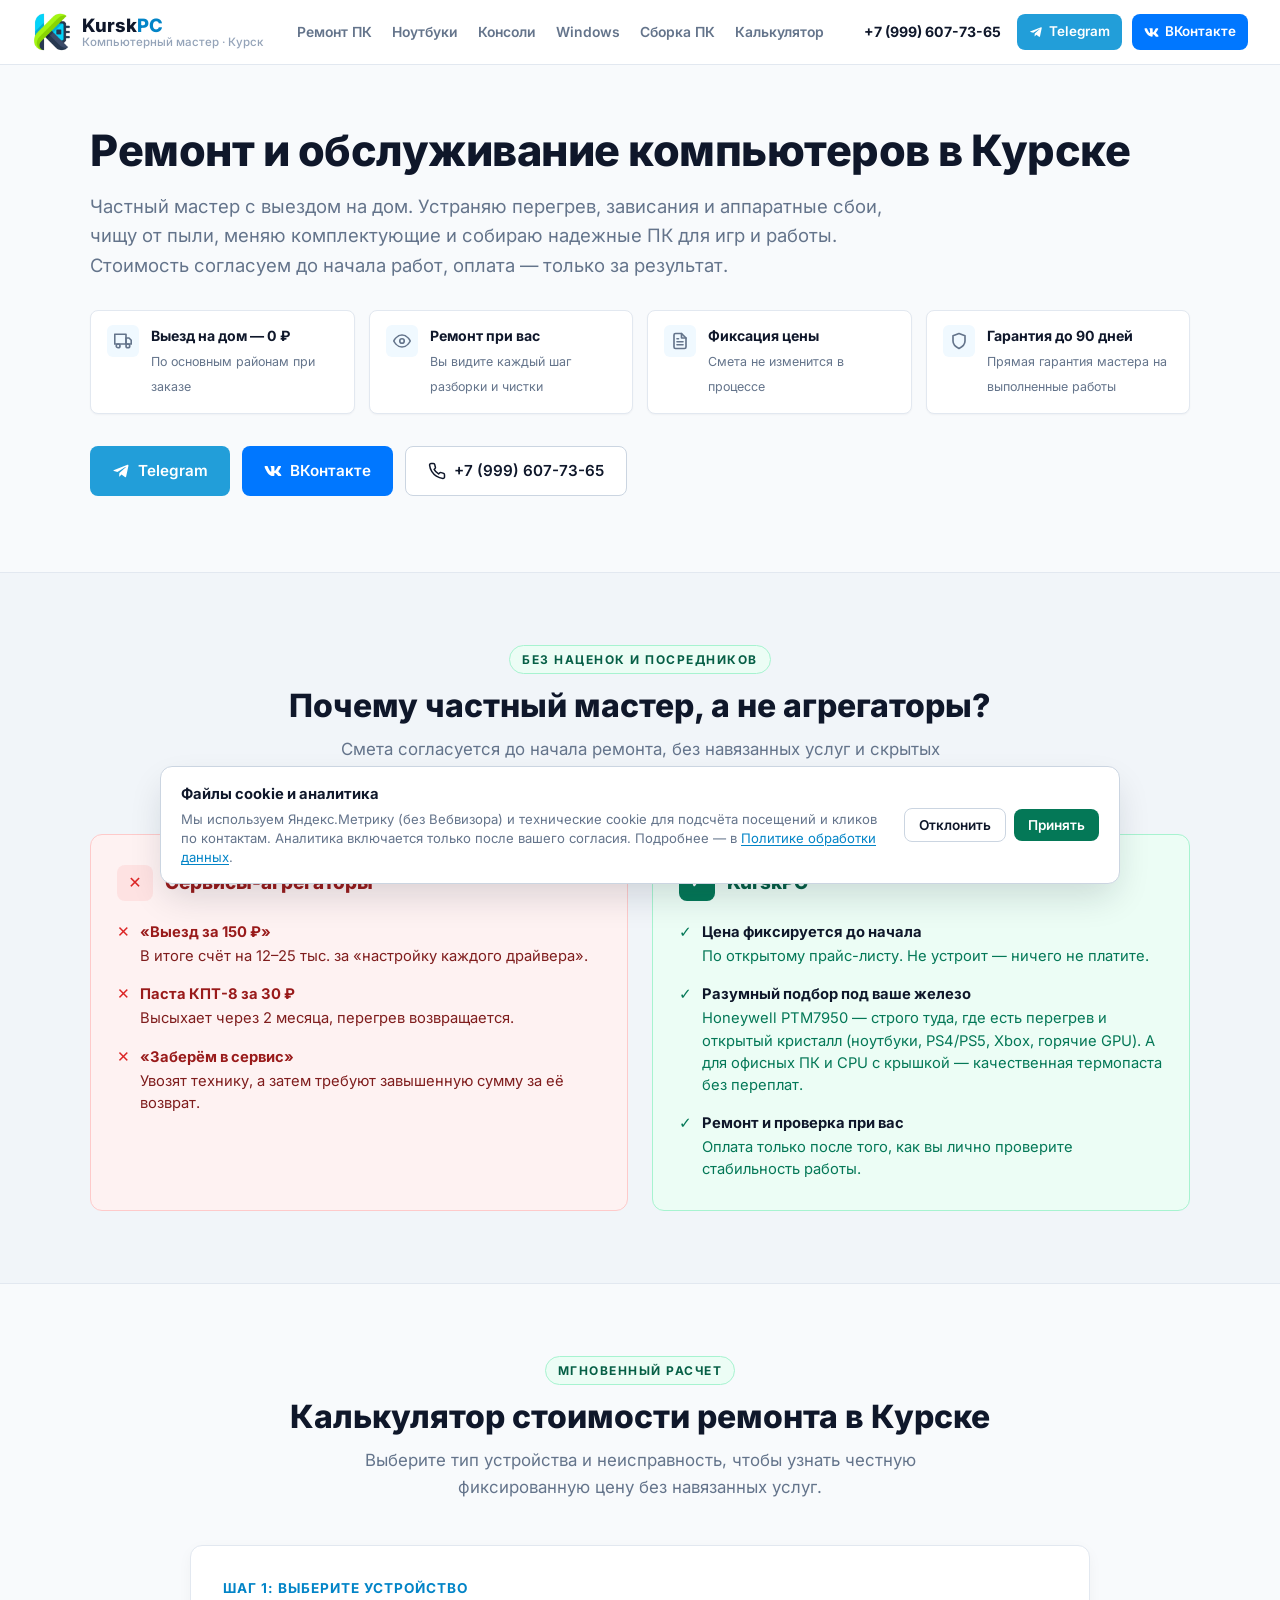
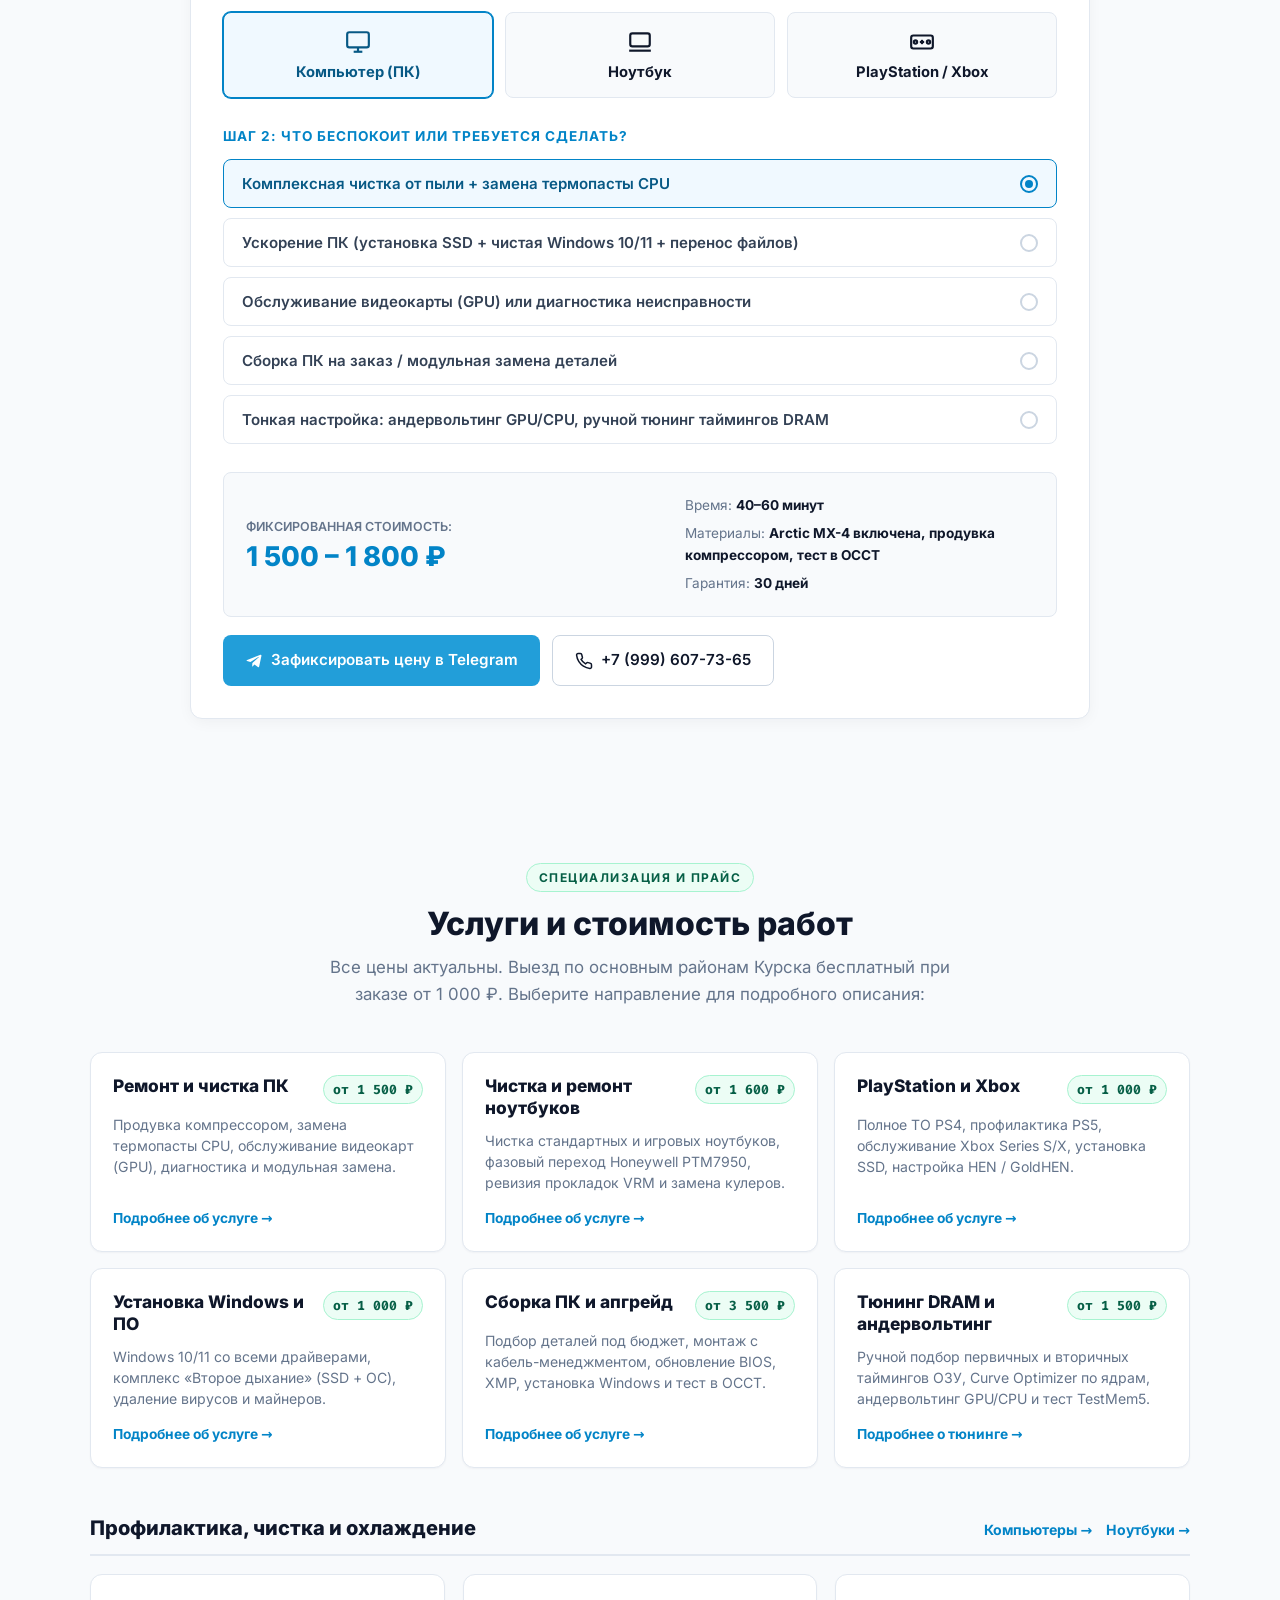
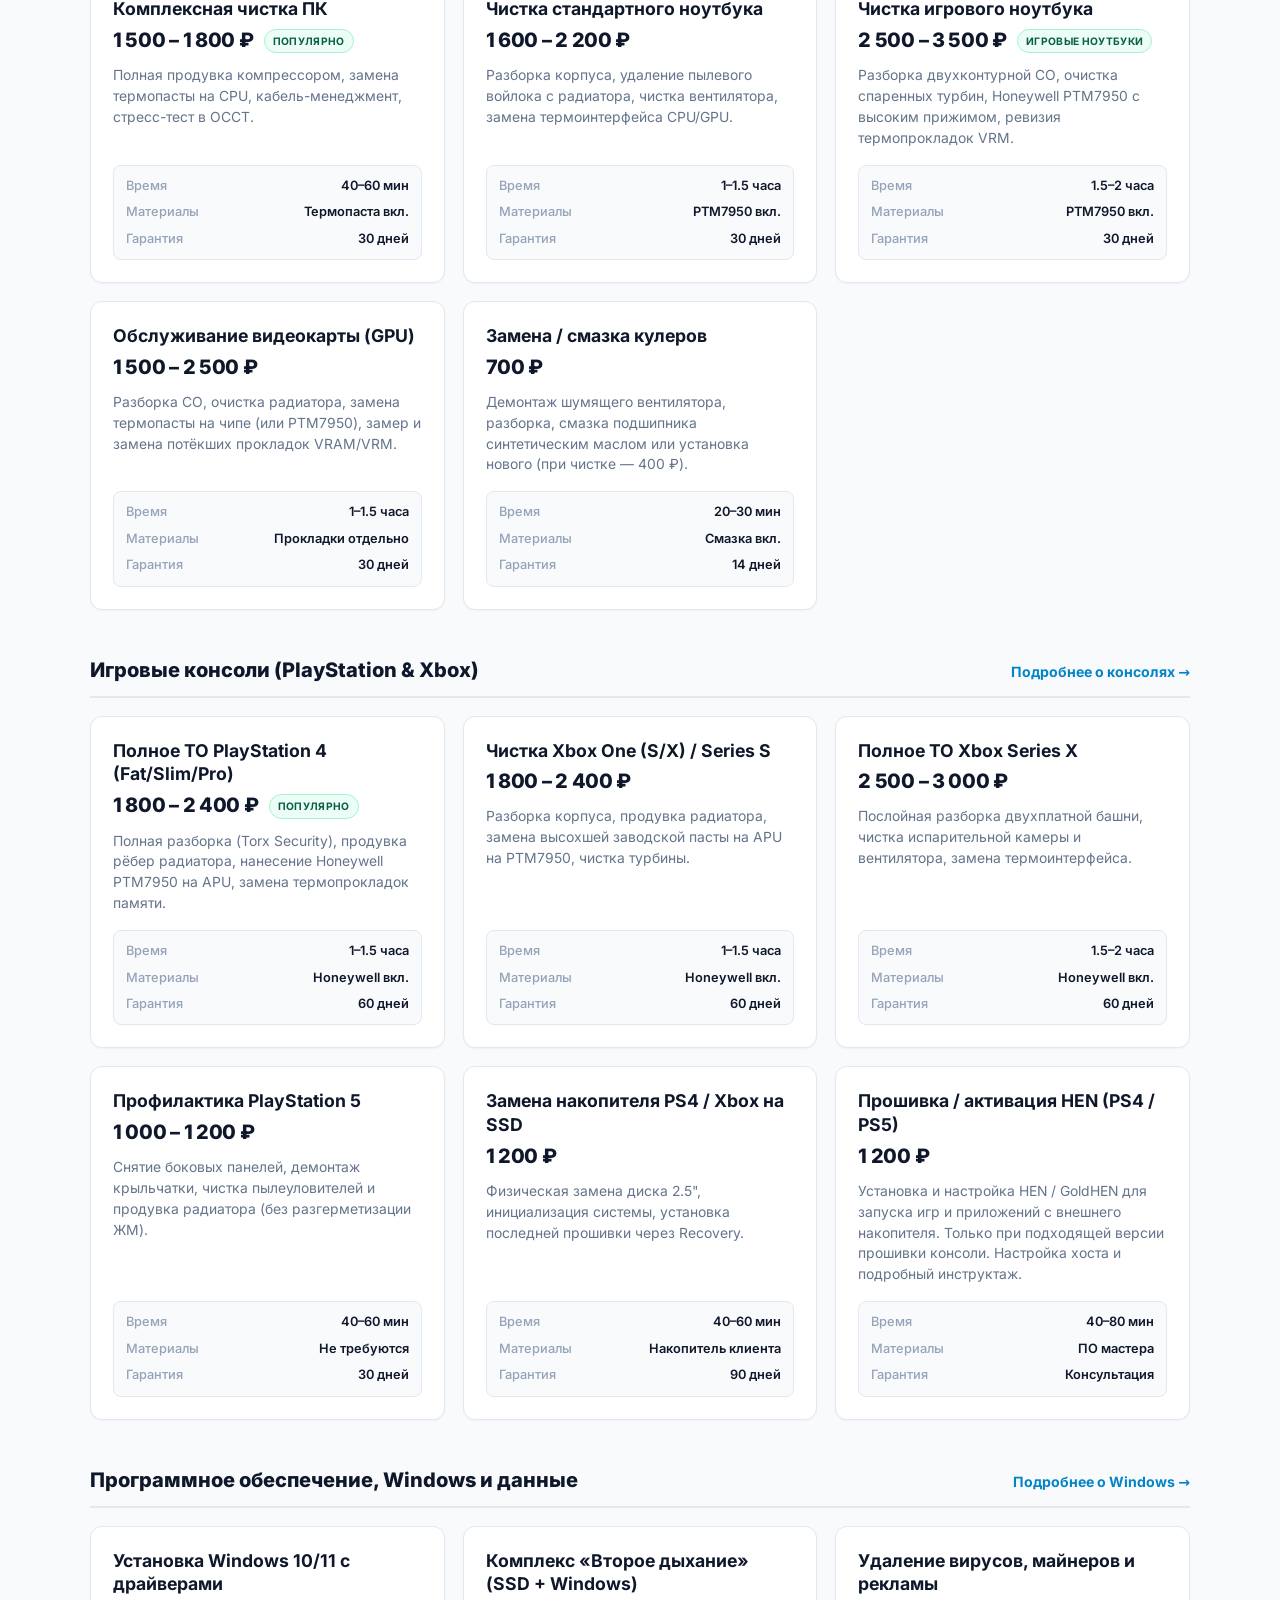
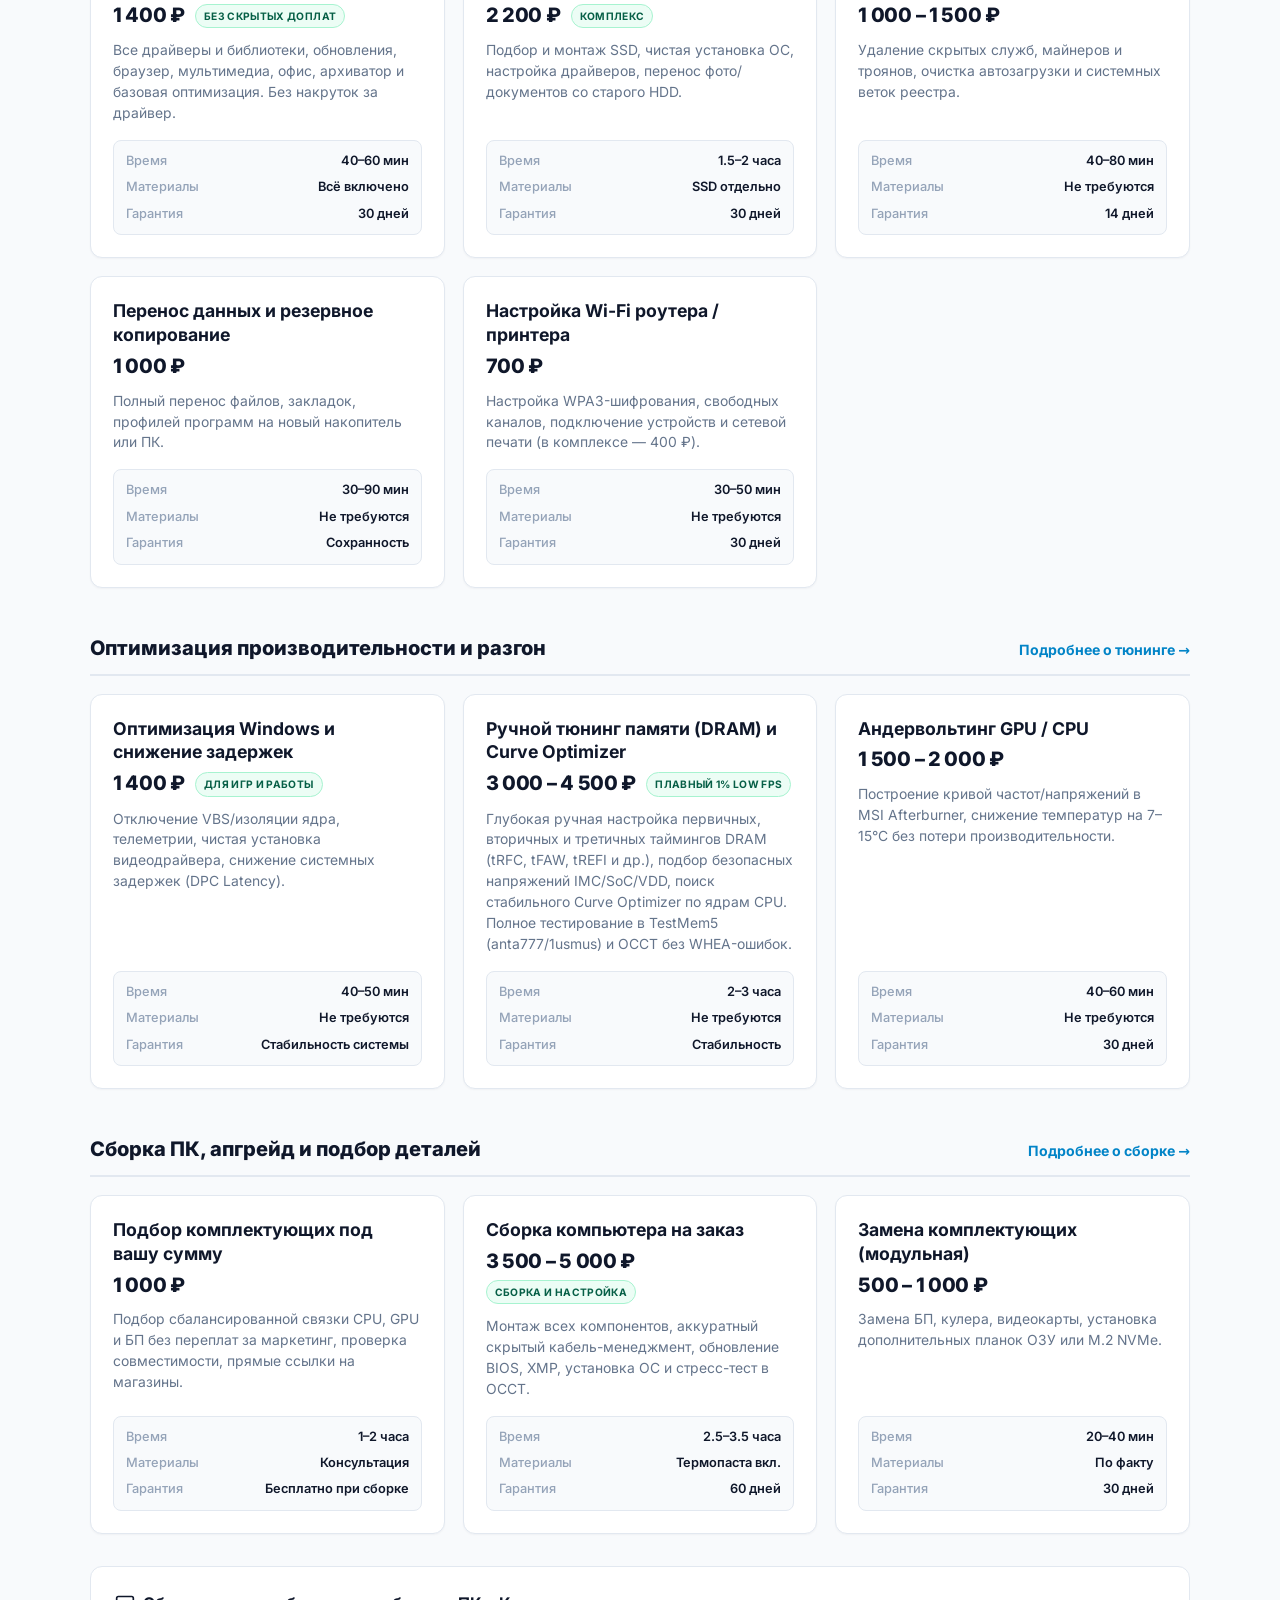
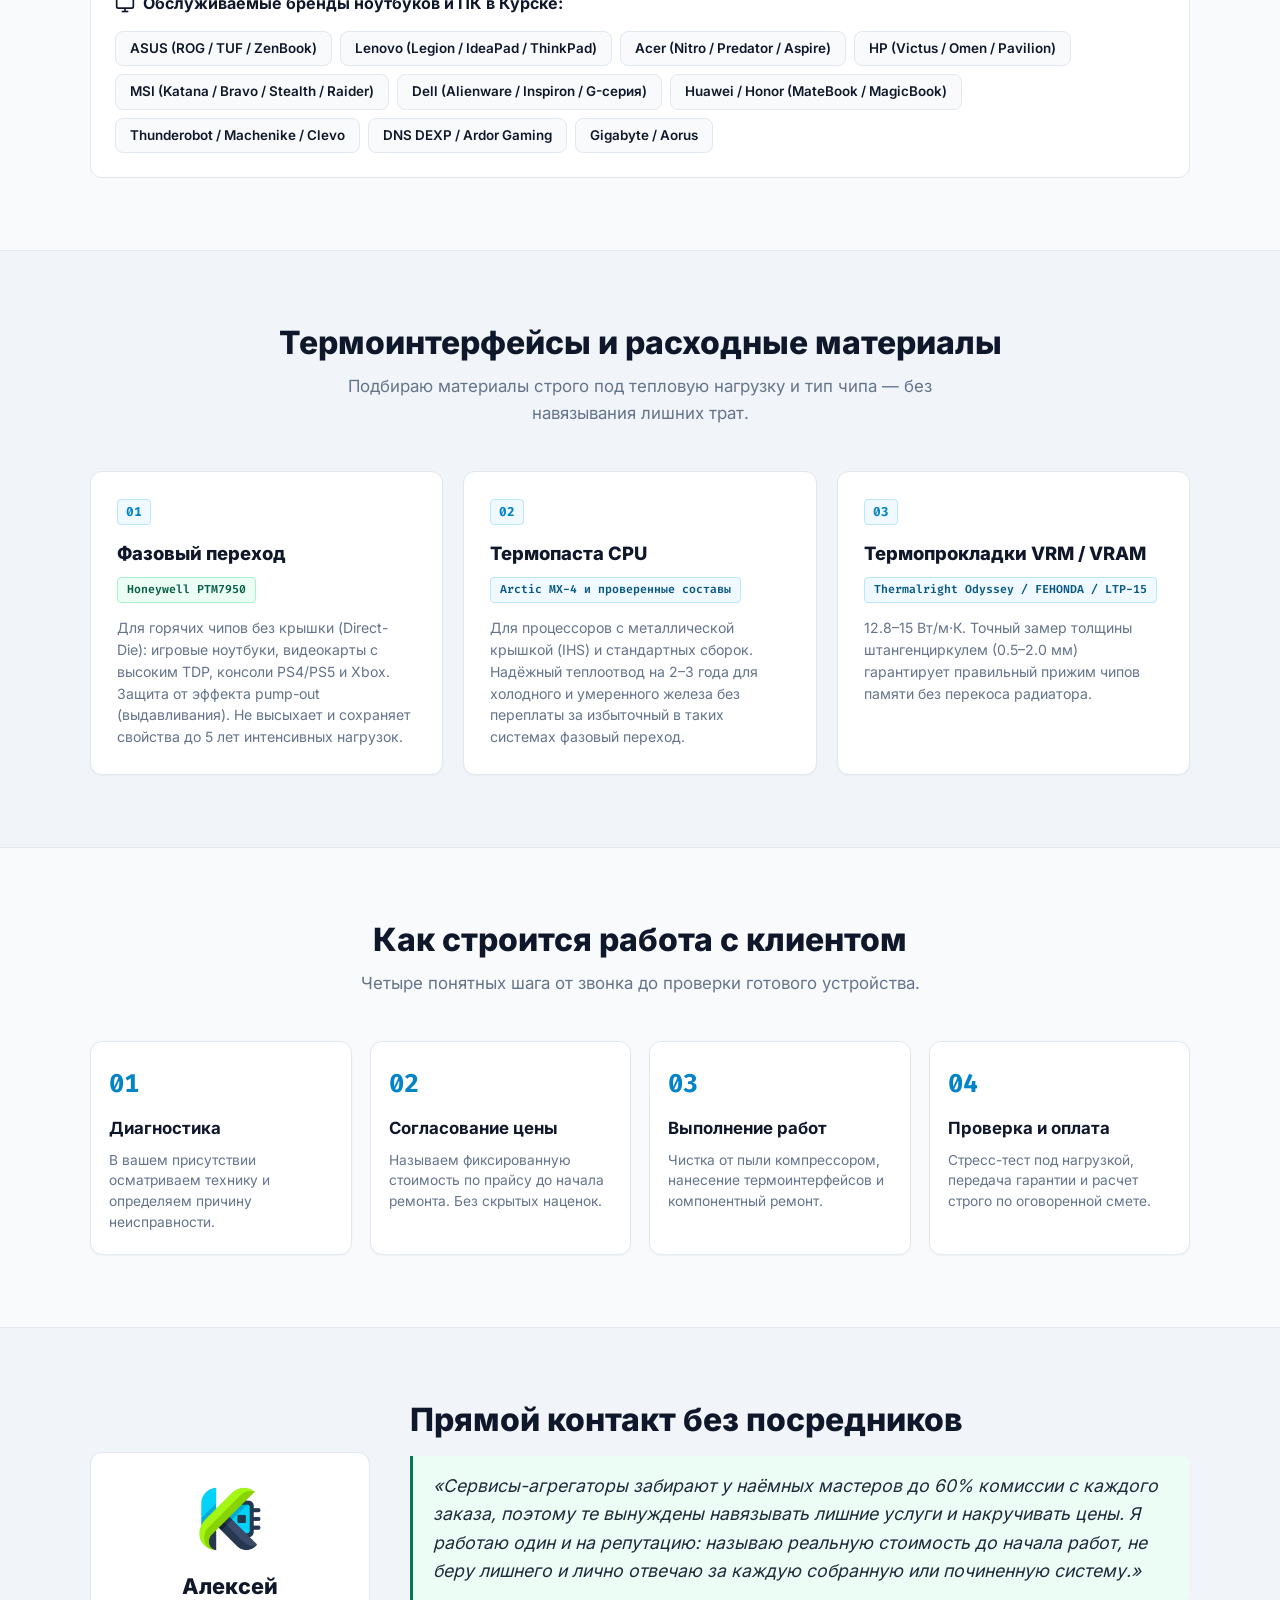
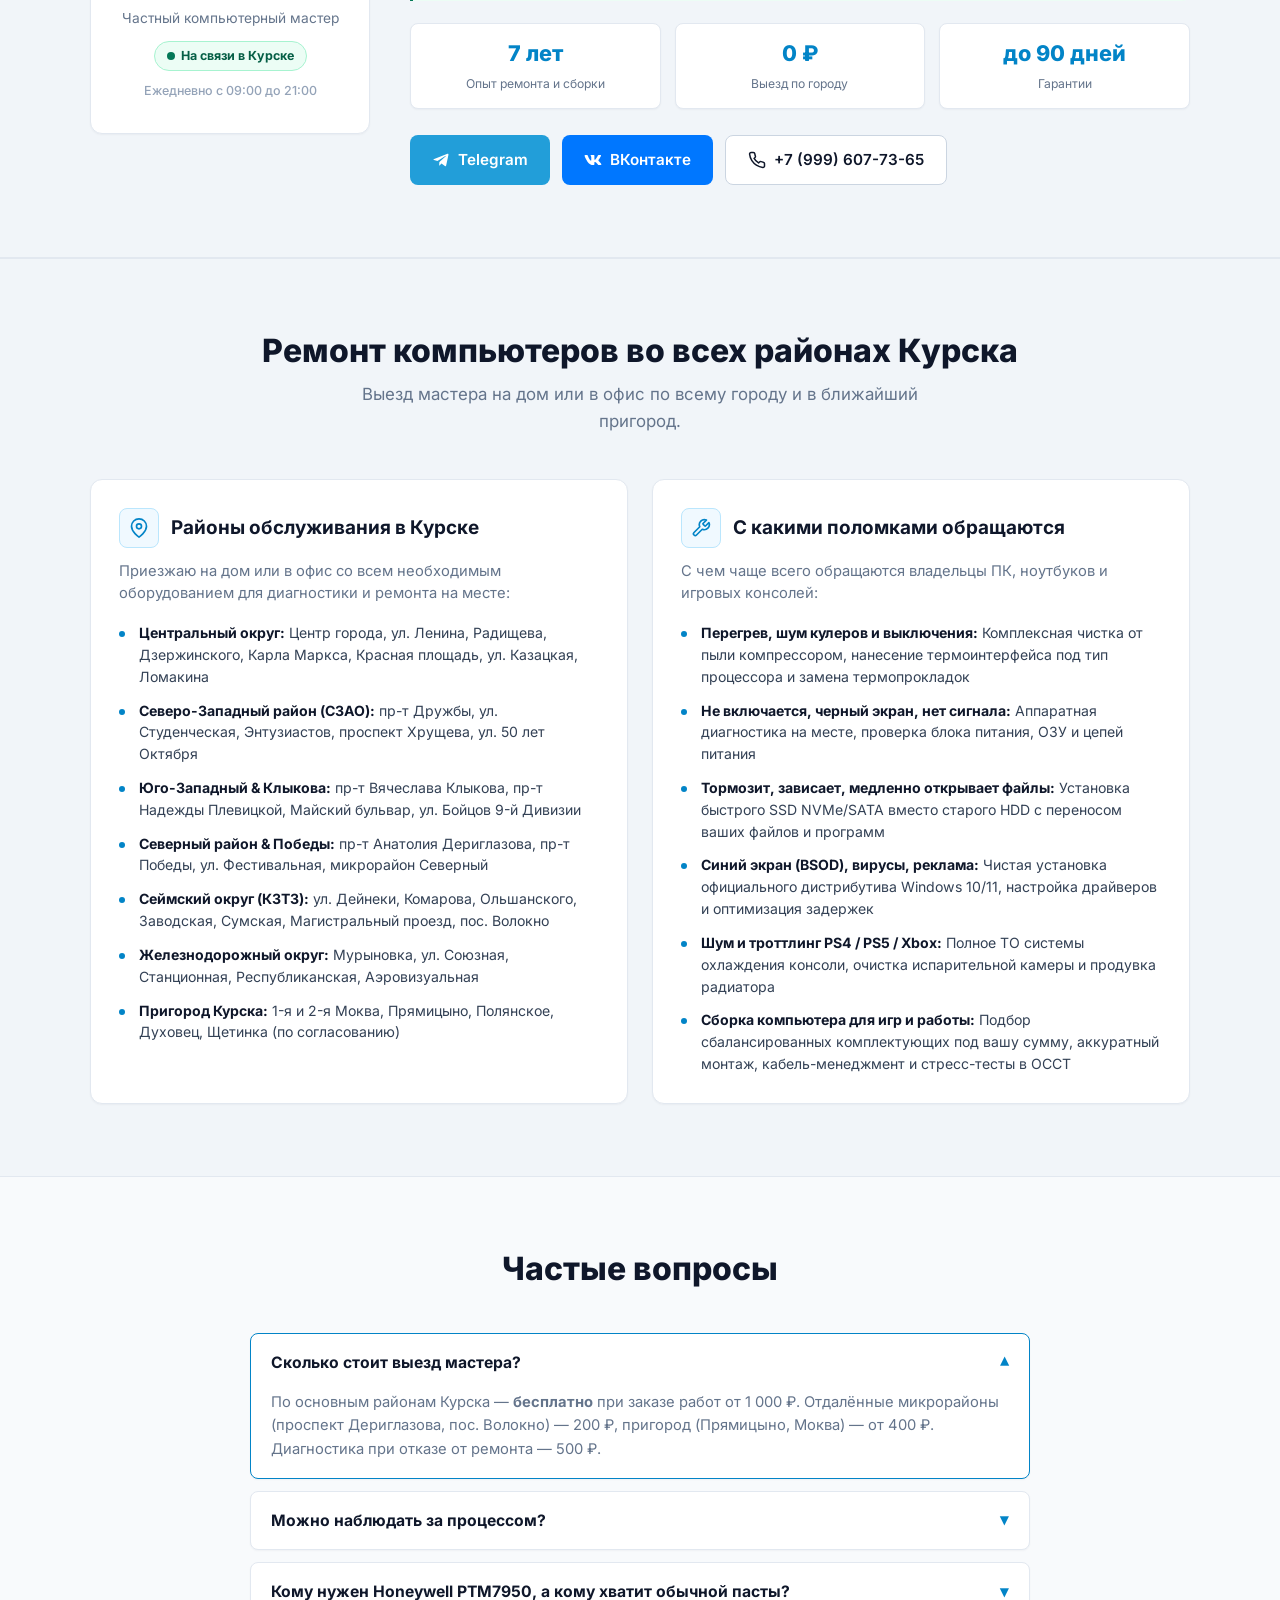
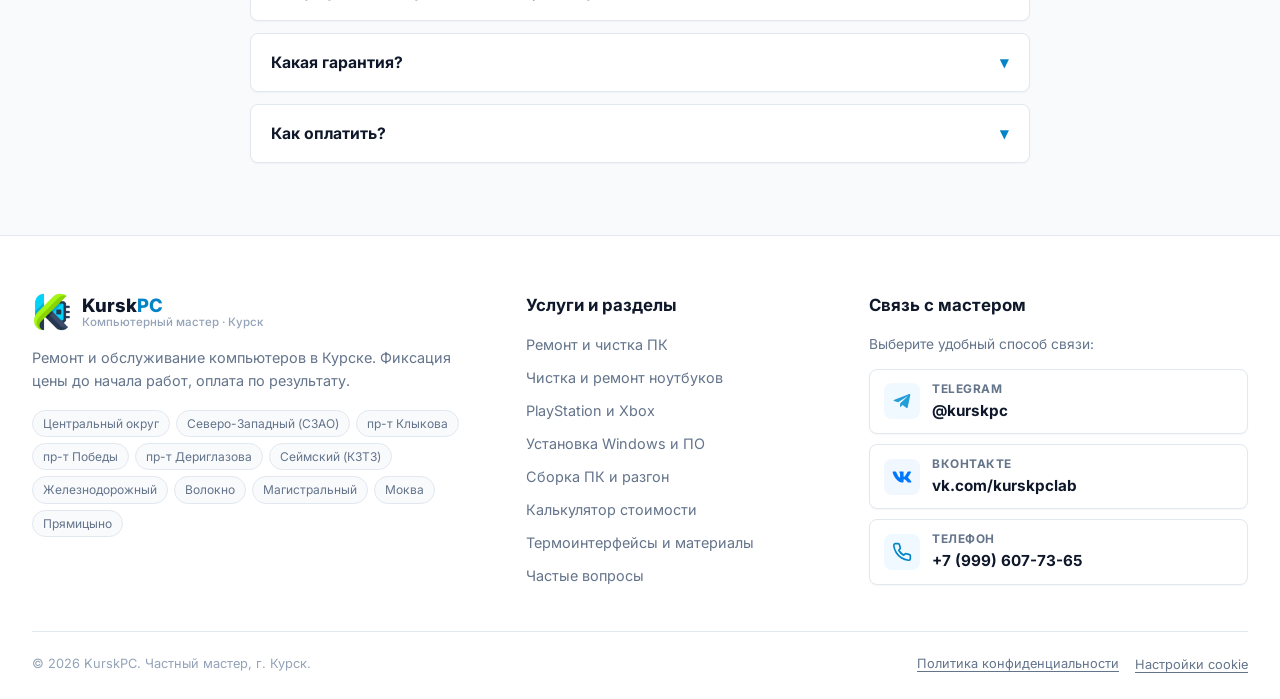
==== commit 83e7af5c: "500р" ====
--- a/index.html
+++ b/index.html
@@ -259,7 +259,7 @@
             "name": "Сколько стоит выезд мастера?",
             "acceptedAnswer": {
               "@type": "Answer",
-              "text": "По основным районам Курска — бесплатно при заказе работ от 1 000 ₽. Отдалённые микрорайоны (проспект Дериглазова, пос. Волокно) — 200 ₽, пригород (Прямицыно, Моква) — от 400 ₽. Диагностика при отказе от ремонта — 800 ₽."
+              "text": "По основным районам Курска — бесплатно при заказе работ от 1 000 ₽. Отдалённые микрорайоны (проспект Дериглазова, пос. Волокно) — 200 ₽, пригород (Прямицыно, Моква) — от 400 ₽. Диагностика при отказе от ремонта — 500 ₽."
             }
           },
           {
@@ -1038,7 +1038,7 @@
     <div class="faq-list">
       <div class="faq-item open">
         <div class="faq-q"><span>Сколько стоит выезд мастера?</span><span class="faq-chevron">▼</span></div>
-        <div class="faq-a">По основным районам Курска — <strong>бесплатно</strong> при заказе работ от 1 000 ₽. Отдалённые микрорайоны (проспект Дериглазова, пос. Волокно) — 200 ₽, пригород (Прямицыно, Моква) — от 400 ₽. Диагностика при отказе от ремонта — 800 ₽.</div>
+        <div class="faq-a">По основным районам Курска — <strong>бесплатно</strong> при заказе работ от 1 000 ₽. Отдалённые микрорайоны (проспект Дериглазова, пос. Волокно) — 200 ₽, пригород (Прямицыно, Моква) — от 400 ₽. Диагностика при отказе от ремонта — 500 ₽.</div>
       </div>
       <div class="faq-item">
         <div class="faq-q"><span>Можно наблюдать за процессом?</span><span class="faq-chevron">▼</span></div>
--- a/styles/main.css
+++ b/styles/main.css
@@ -84,11 +84,11 @@
   --text-bright: #0f172a;
 
   /* Solid Accent Colors */
-  --lime: #84cc16;
-  --lime-hover: #65a30d;
-  --lime-dark: #3f6212;
-  --lime-light: #f7fee7;
-  --lime-border: #d9f99d;
+  --lime: #047857;
+  --lime-hover: #065f46;
+  --lime-dark: #065f46;
+  --lime-light: #ecfdf5;
+  --lime-border: #a7f3d0;
 
   --blue: #0284c7;
   --blue-hover: #0369a1;
@@ -100,6 +100,8 @@
   --green: #16a34a;
   --green-light: #f0fdf4;
   --green-border: #bbf7d0;
+  --emerald: #047857;
+  --emerald-hover: #065f46;
 
   --red: #dc2626;
   --red-light: #fef2f2;
@@ -173,10 +175,14 @@
 .btn svg { flex-shrink: 0; }
 
 .btn-lime {
-  background: var(--lime); color: #0f172a;
-  font-weight: 700;
-}
-.btn-lime:hover { background: var(--lime-hover); color: #0f172a; }
+  background: var(--emerald); color: #ffffff;
+  font-weight: 600;
+}
+.btn-lime:hover {
+  background: var(--emerald-hover);
+  color: #ffffff;
+  transform: translateY(-2px);
+}
 
 .btn-outline {
   background: #ffffff; color: var(--text-bright);
@@ -422,20 +428,20 @@
   display: grid; place-items: center; font-weight: 800; font-size: 1rem;
 }
 .cmp-bad .cmp-icon { background: #fee2e2; color: var(--red); }
-.cmp-good .cmp-icon { background: var(--lime); color: #0f172a; }
+.cmp-good .cmp-icon { background: var(--lime); color: #ffffff; }
 .cmp-h { font-size: 1.18rem; font-weight: 800; }
 .cmp-bad .cmp-h { color: #991b1b; }
-.cmp-good .cmp-h { color: #365314; }
+.cmp-good .cmp-h { color: #065f46; }
 .cmp-list { display: flex; flex-direction: column; gap: 16px; }
 .cmp-item { display: flex; gap: 10px; font-size: .92rem; line-height: 1.5; }
 .cmp-item b { display: block; margin-bottom: 2px; font-weight: 700; }
 .cmp-bad .cmp-item b { color: #991b1b; }
 .cmp-bad .cmp-item p { color: #7f1d1d; }
-.cmp-good .cmp-item b { color: #1e293b; }
-.cmp-good .cmp-item p { color: #3f6212; }
+.cmp-good .cmp-item b { color: #0f172a; }
+.cmp-good .cmp-item p { color: #047857; }
 .cmp-bullet { font-weight: 800; font-size: .95rem; flex-shrink: 0; }
 .cmp-bad .cmp-bullet { color: var(--red); }
-.cmp-good .cmp-bullet { color: var(--lime-dark); }
+.cmp-good .cmp-bullet { color: #047857; }
 
 /* ==== Price Cards ==== */
 .price-cat-title {
